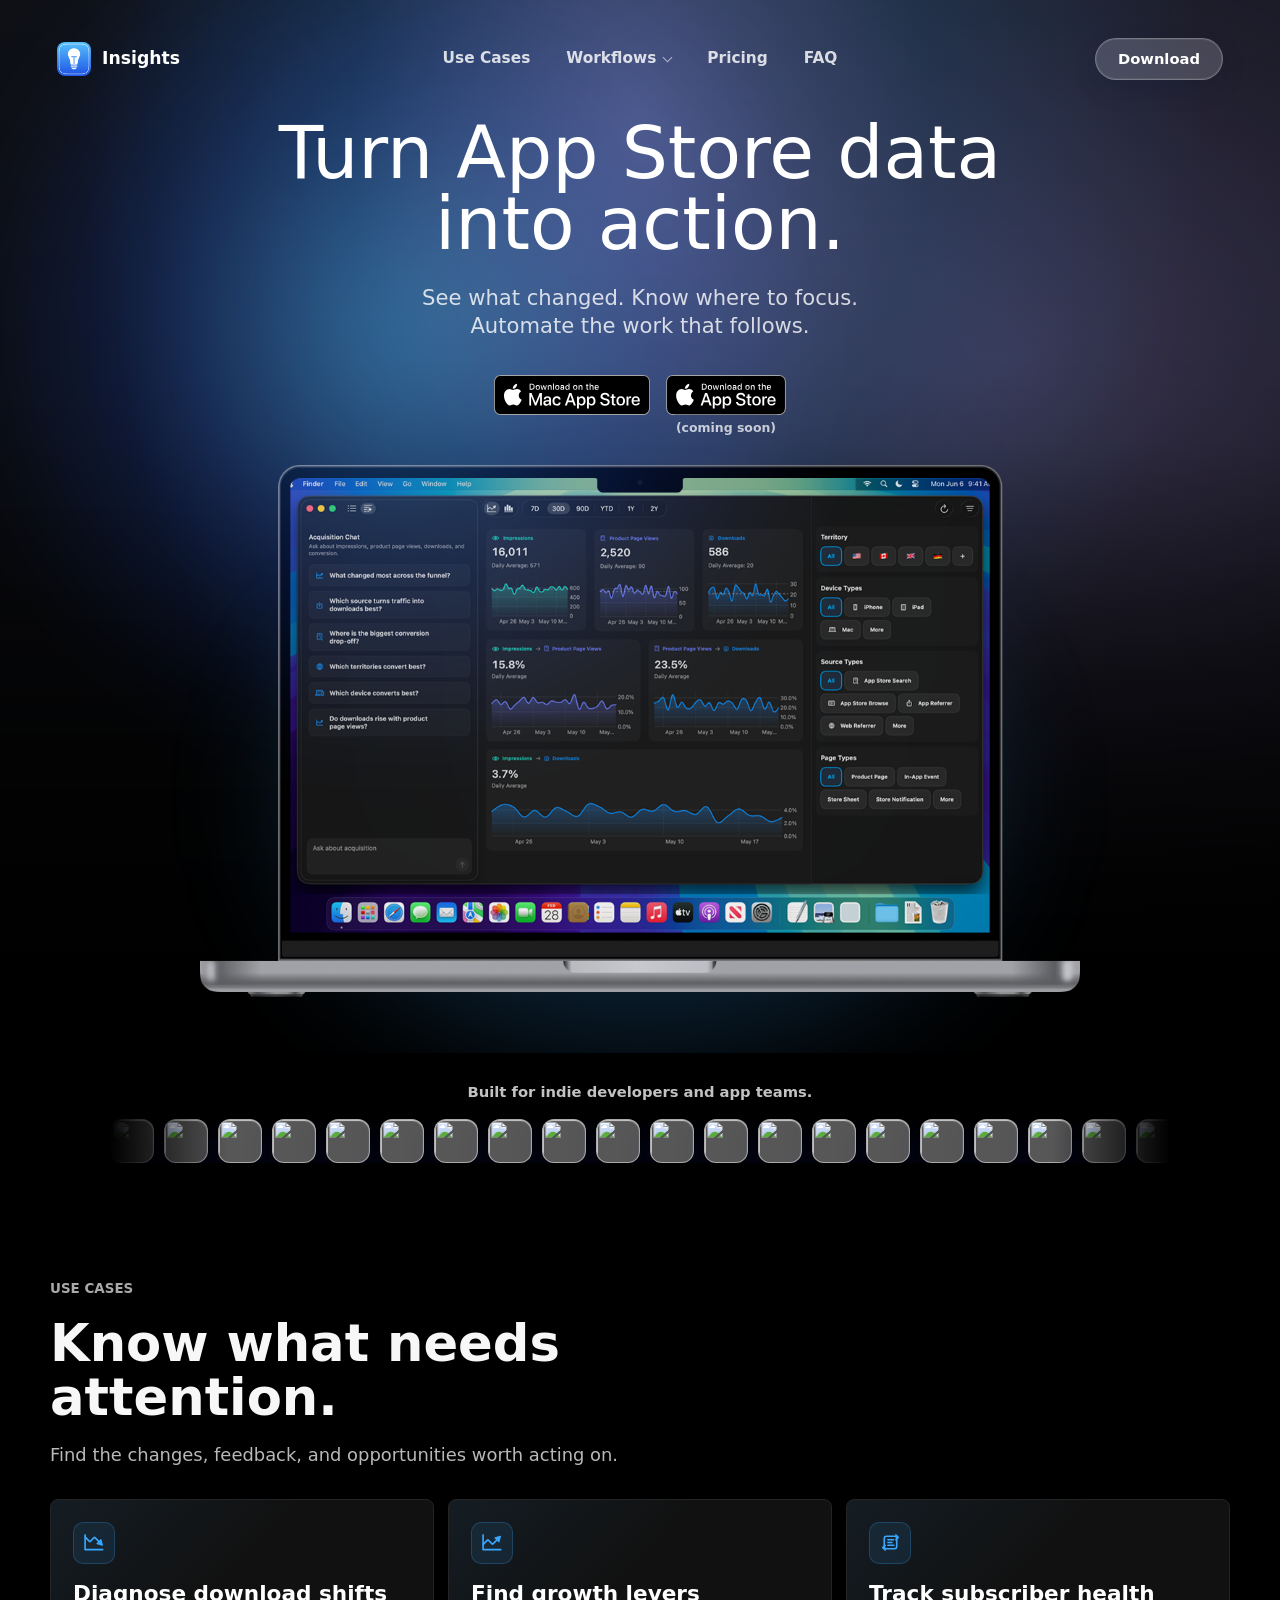
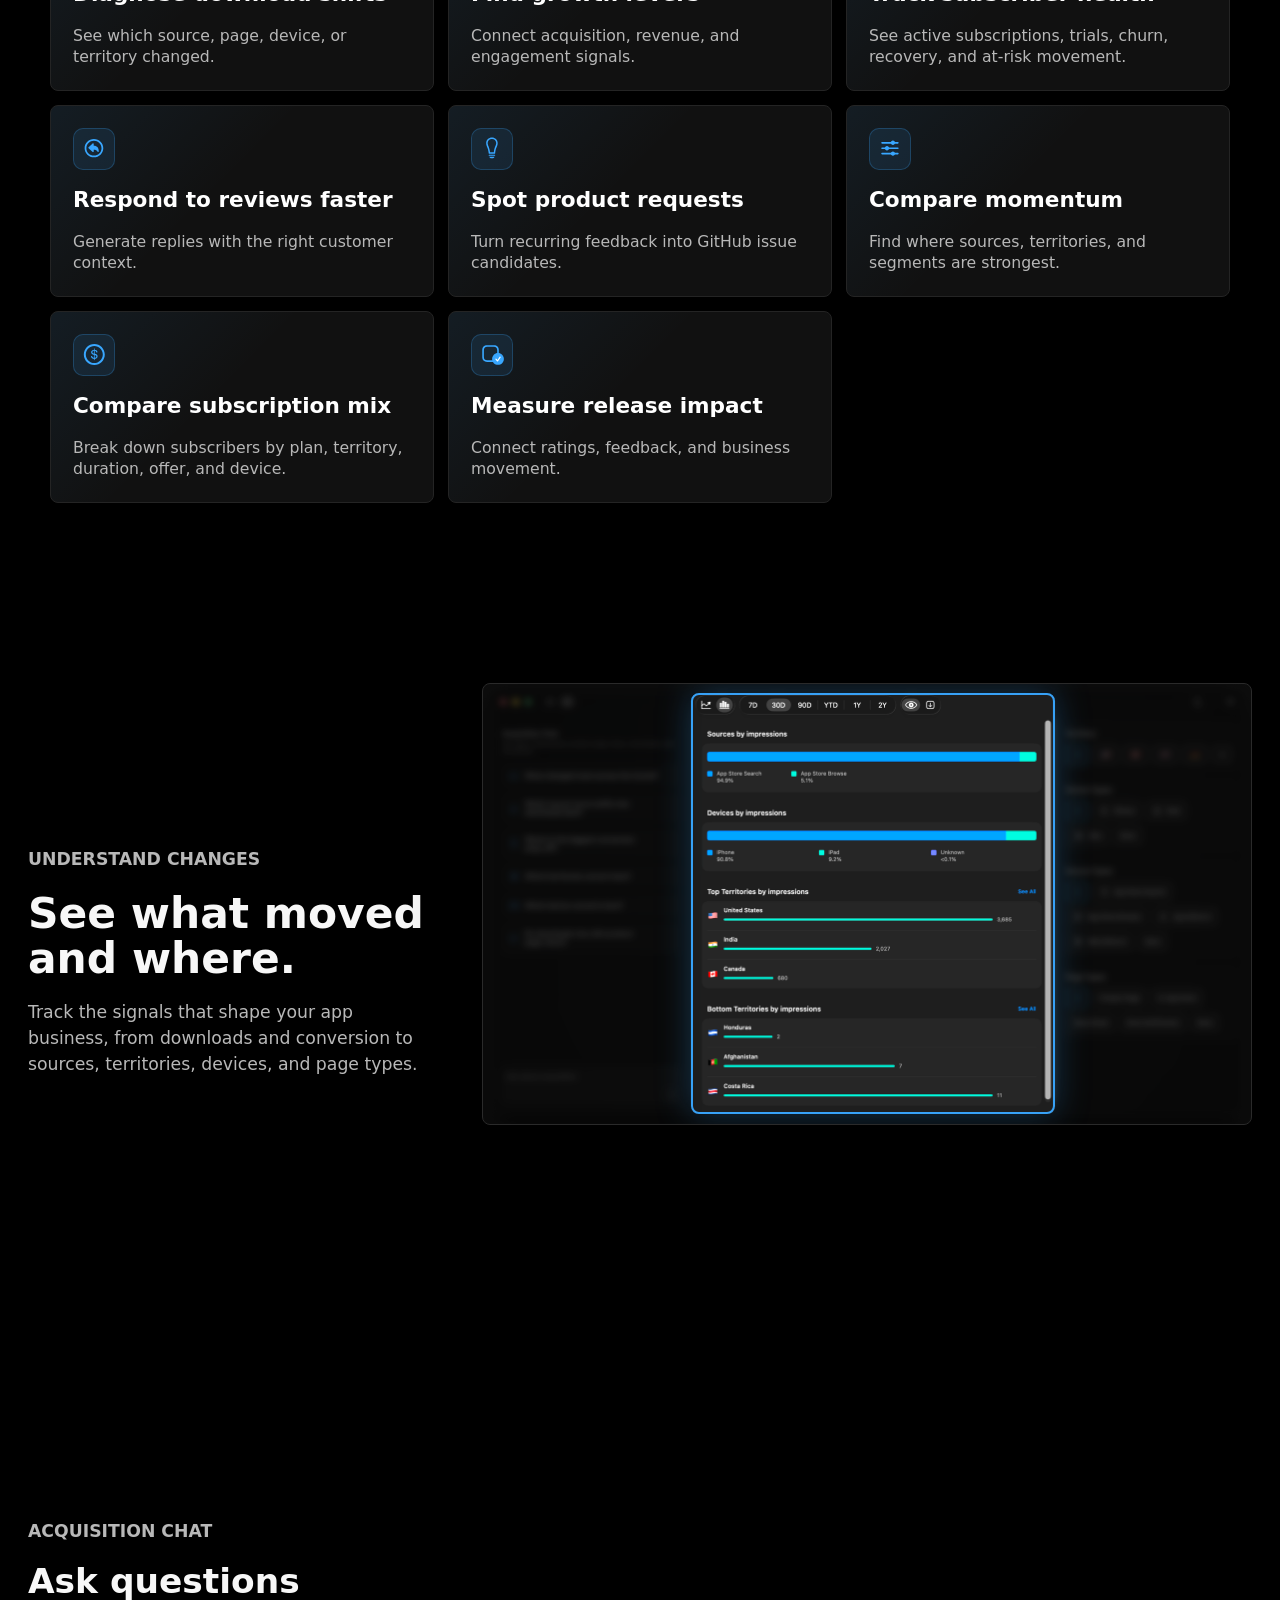
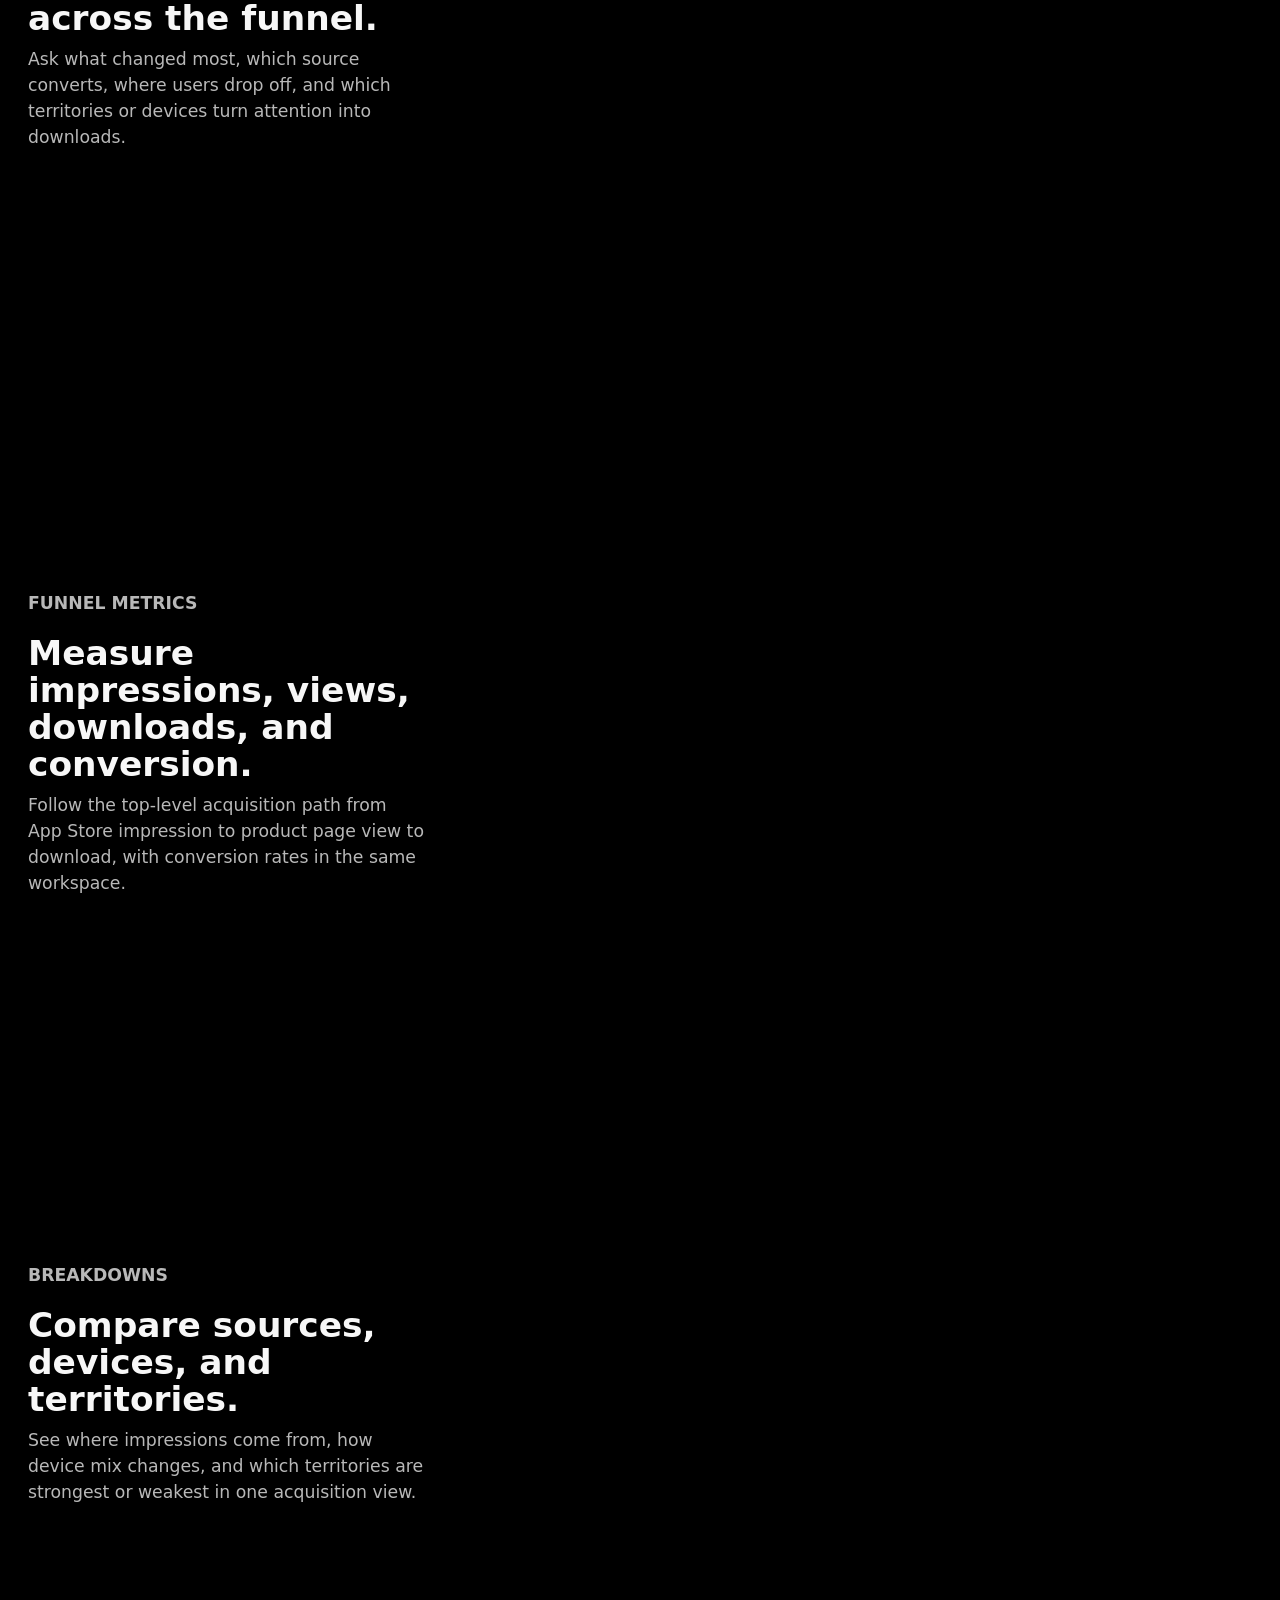
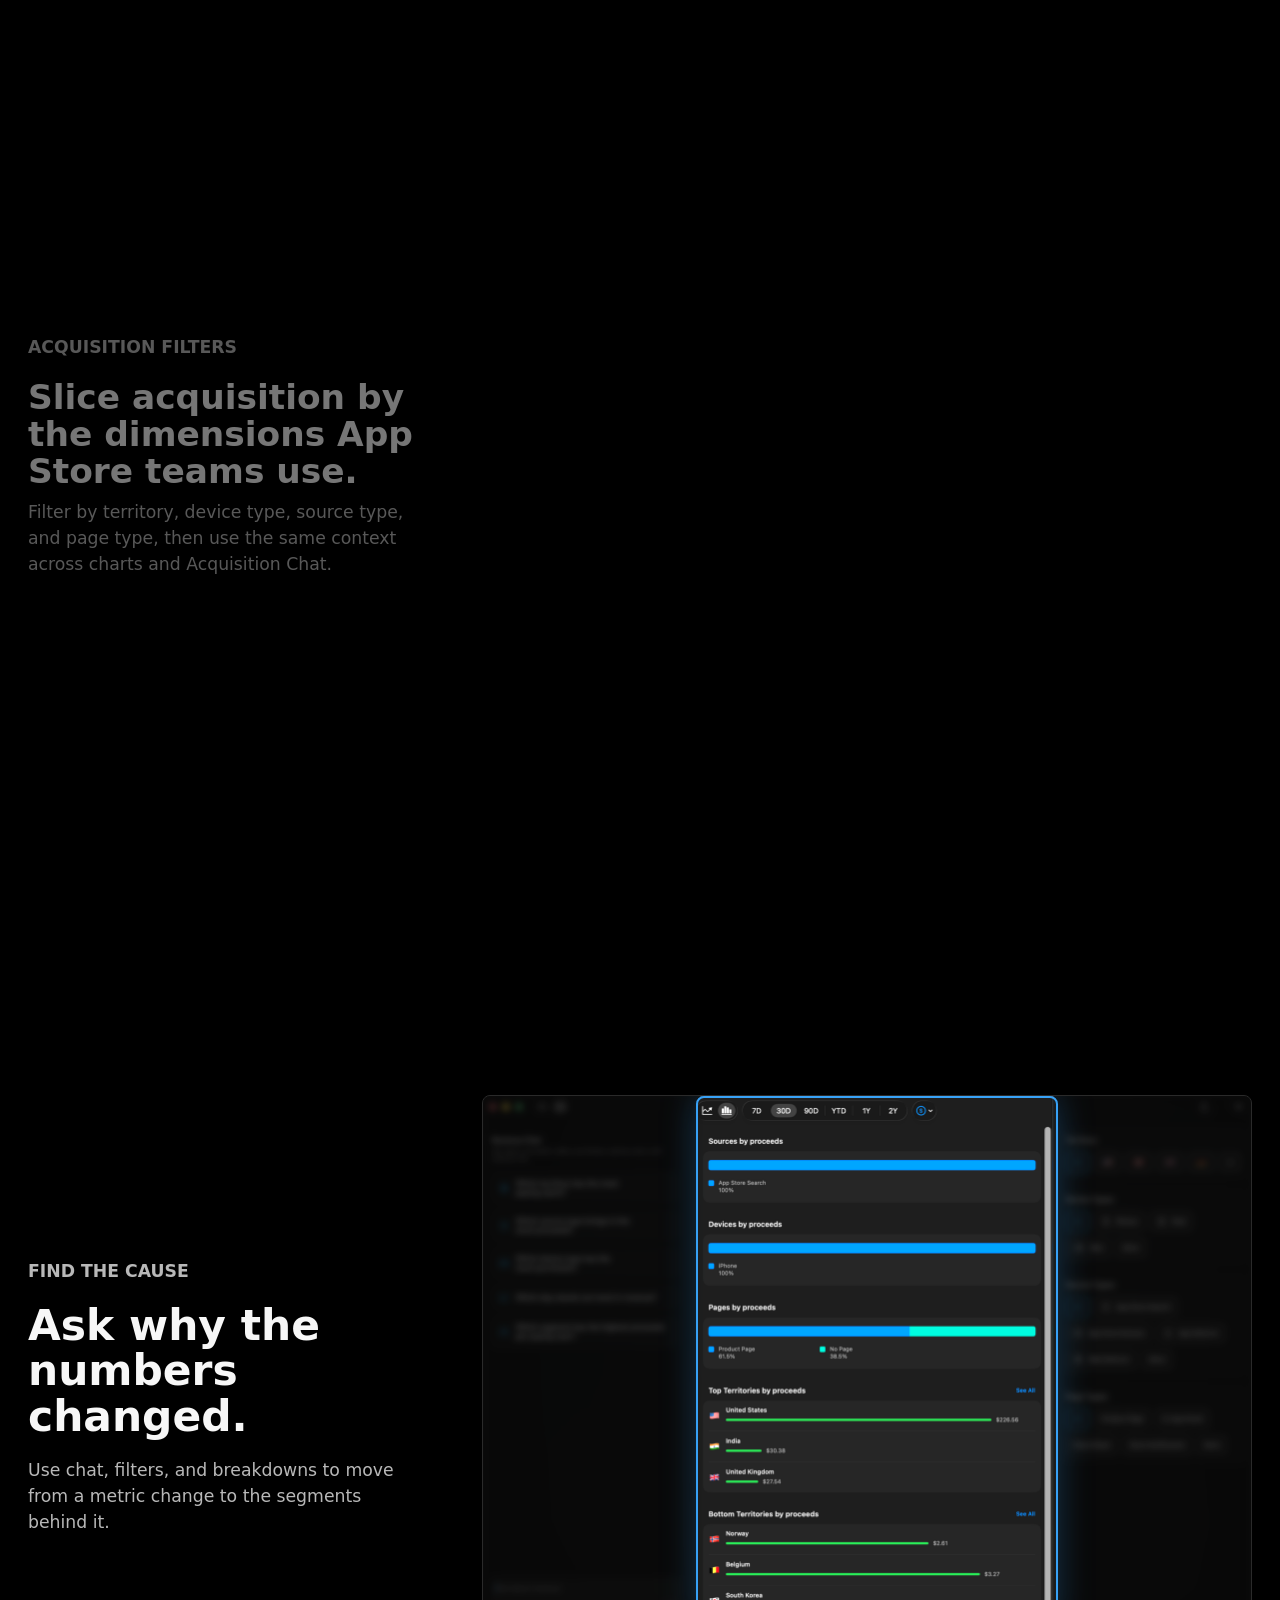
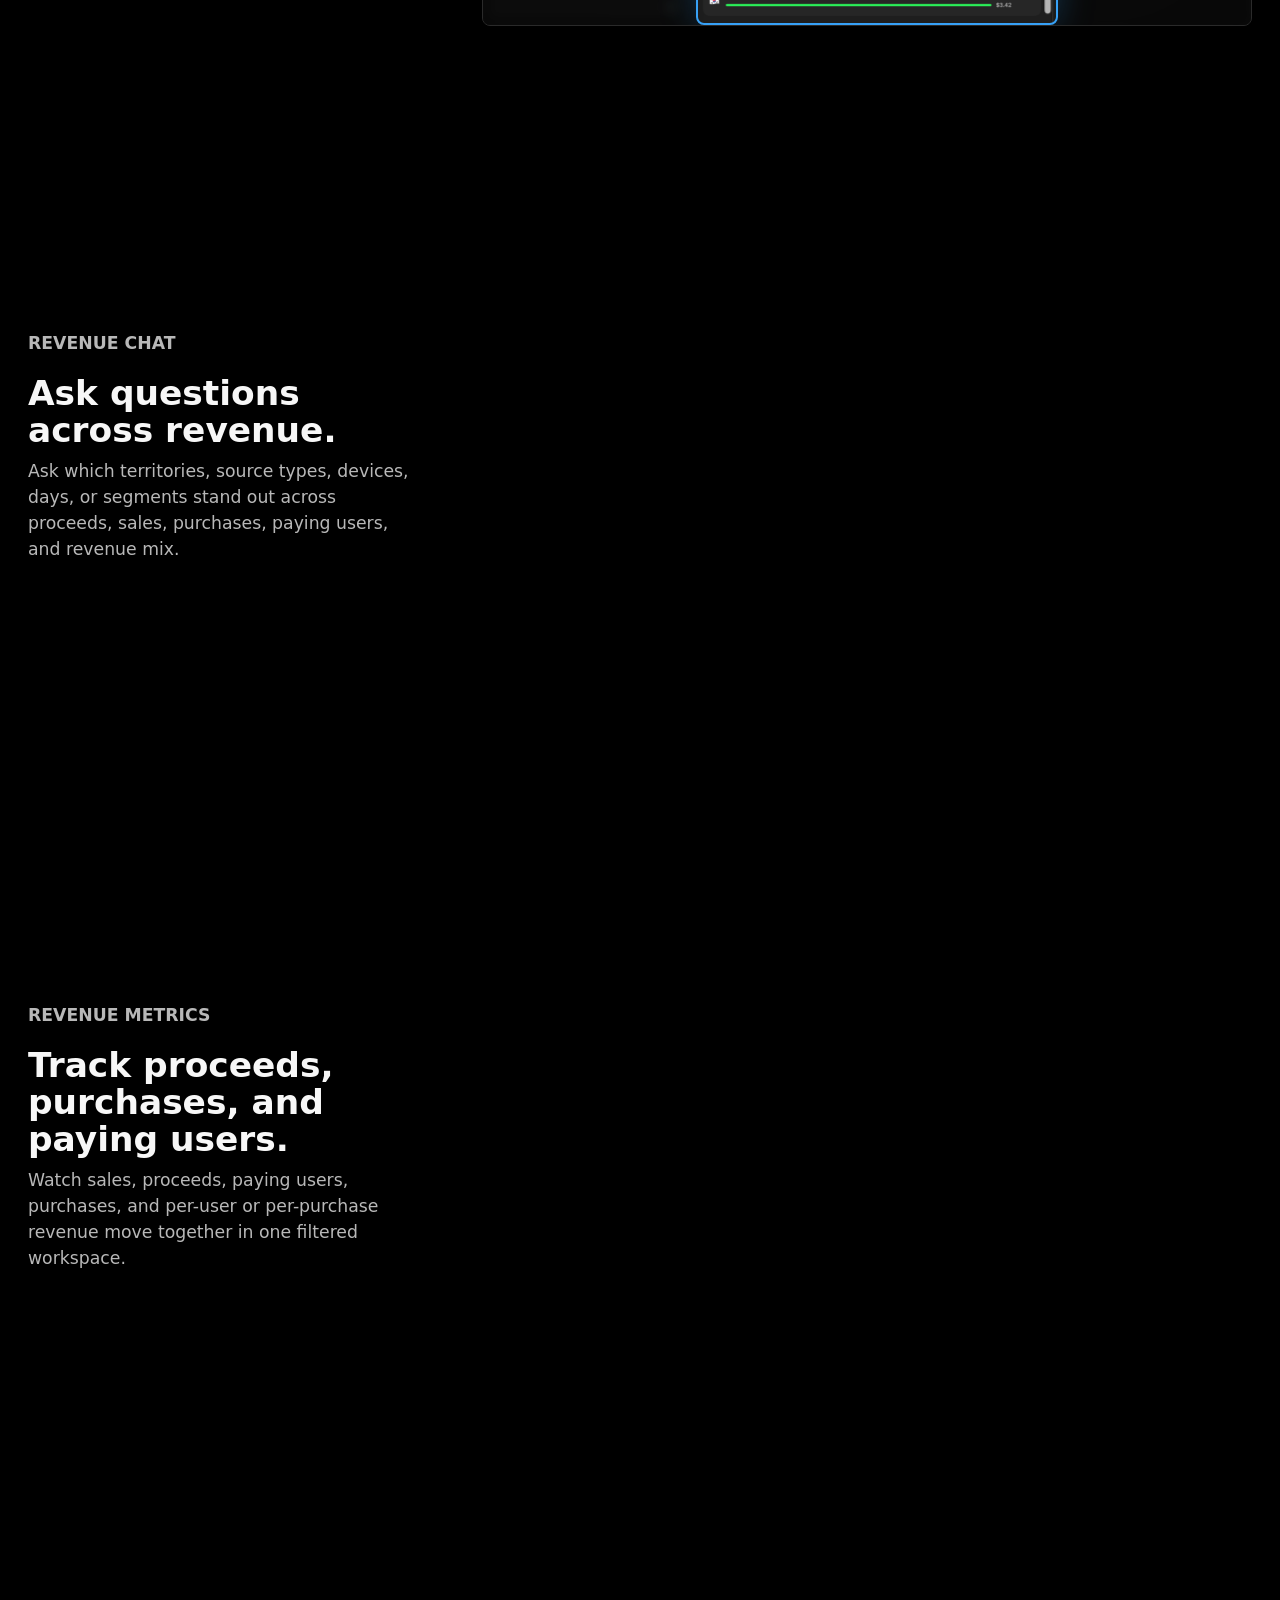
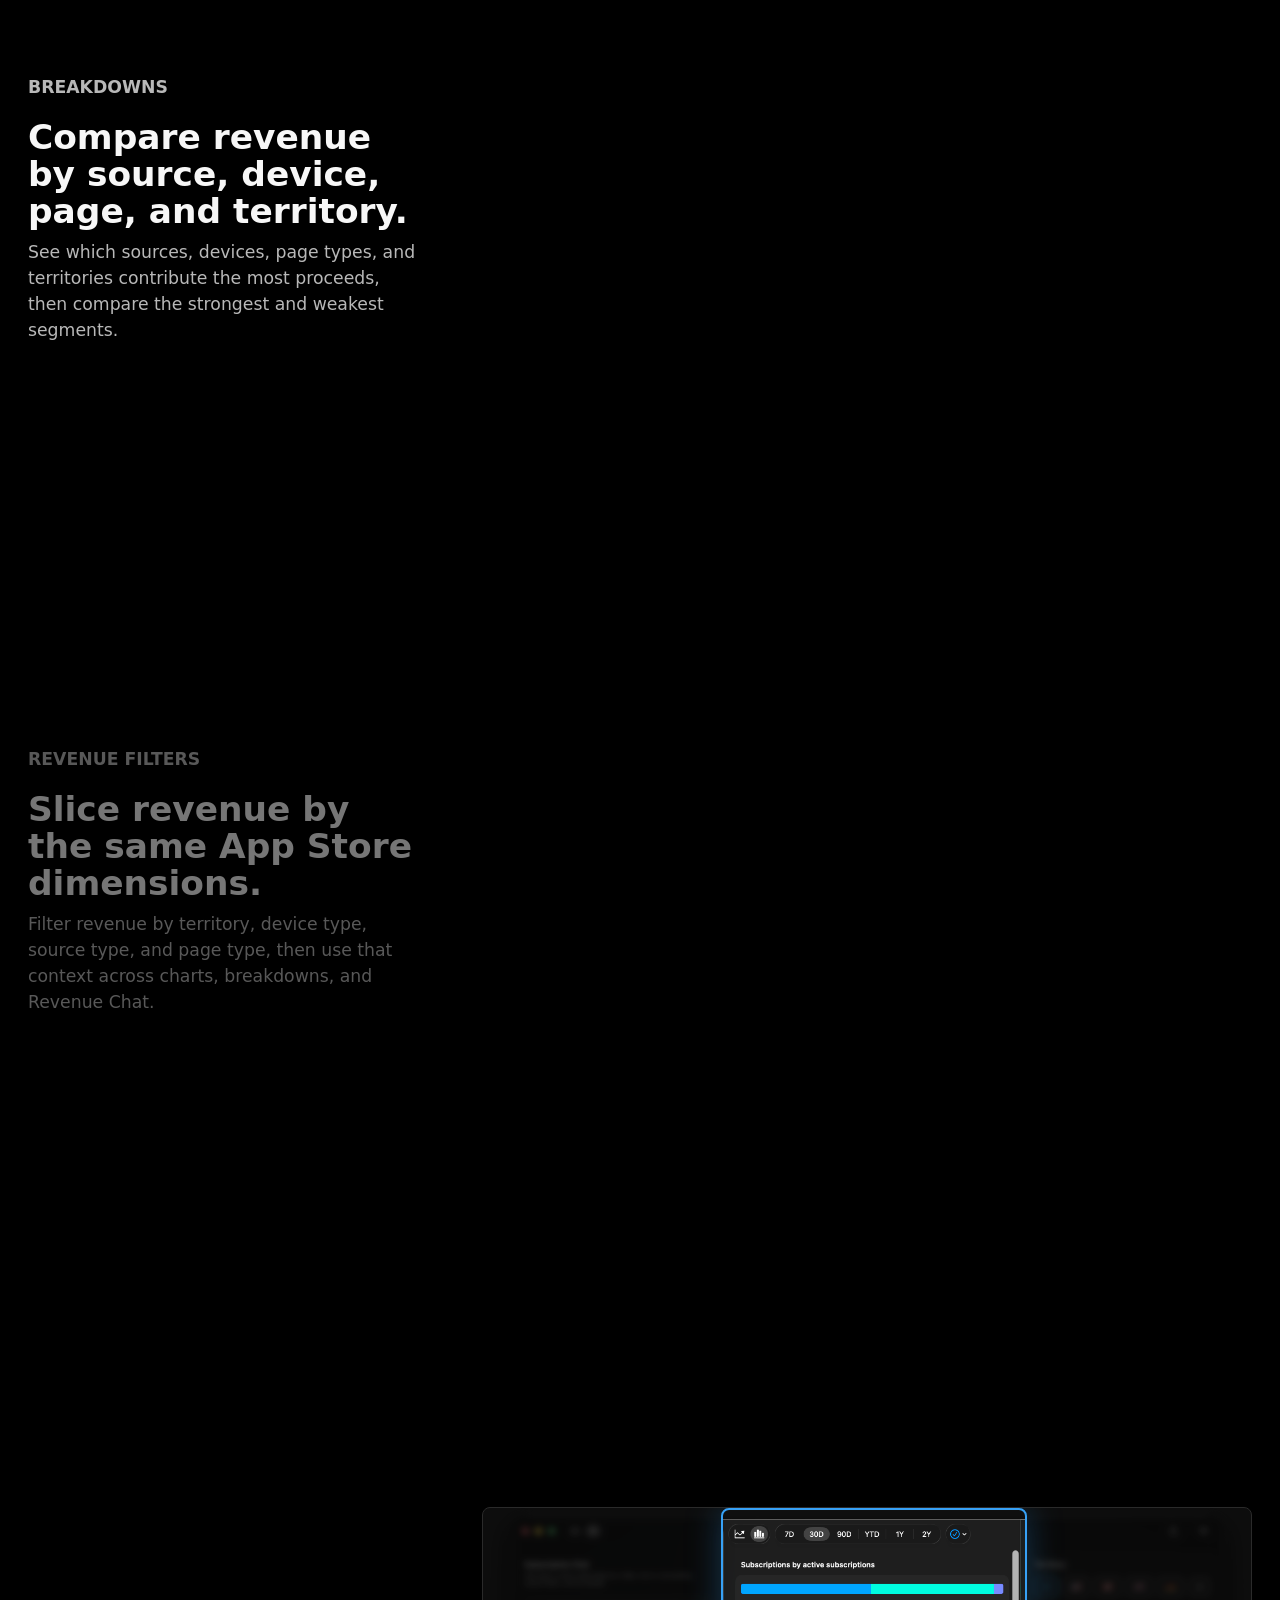
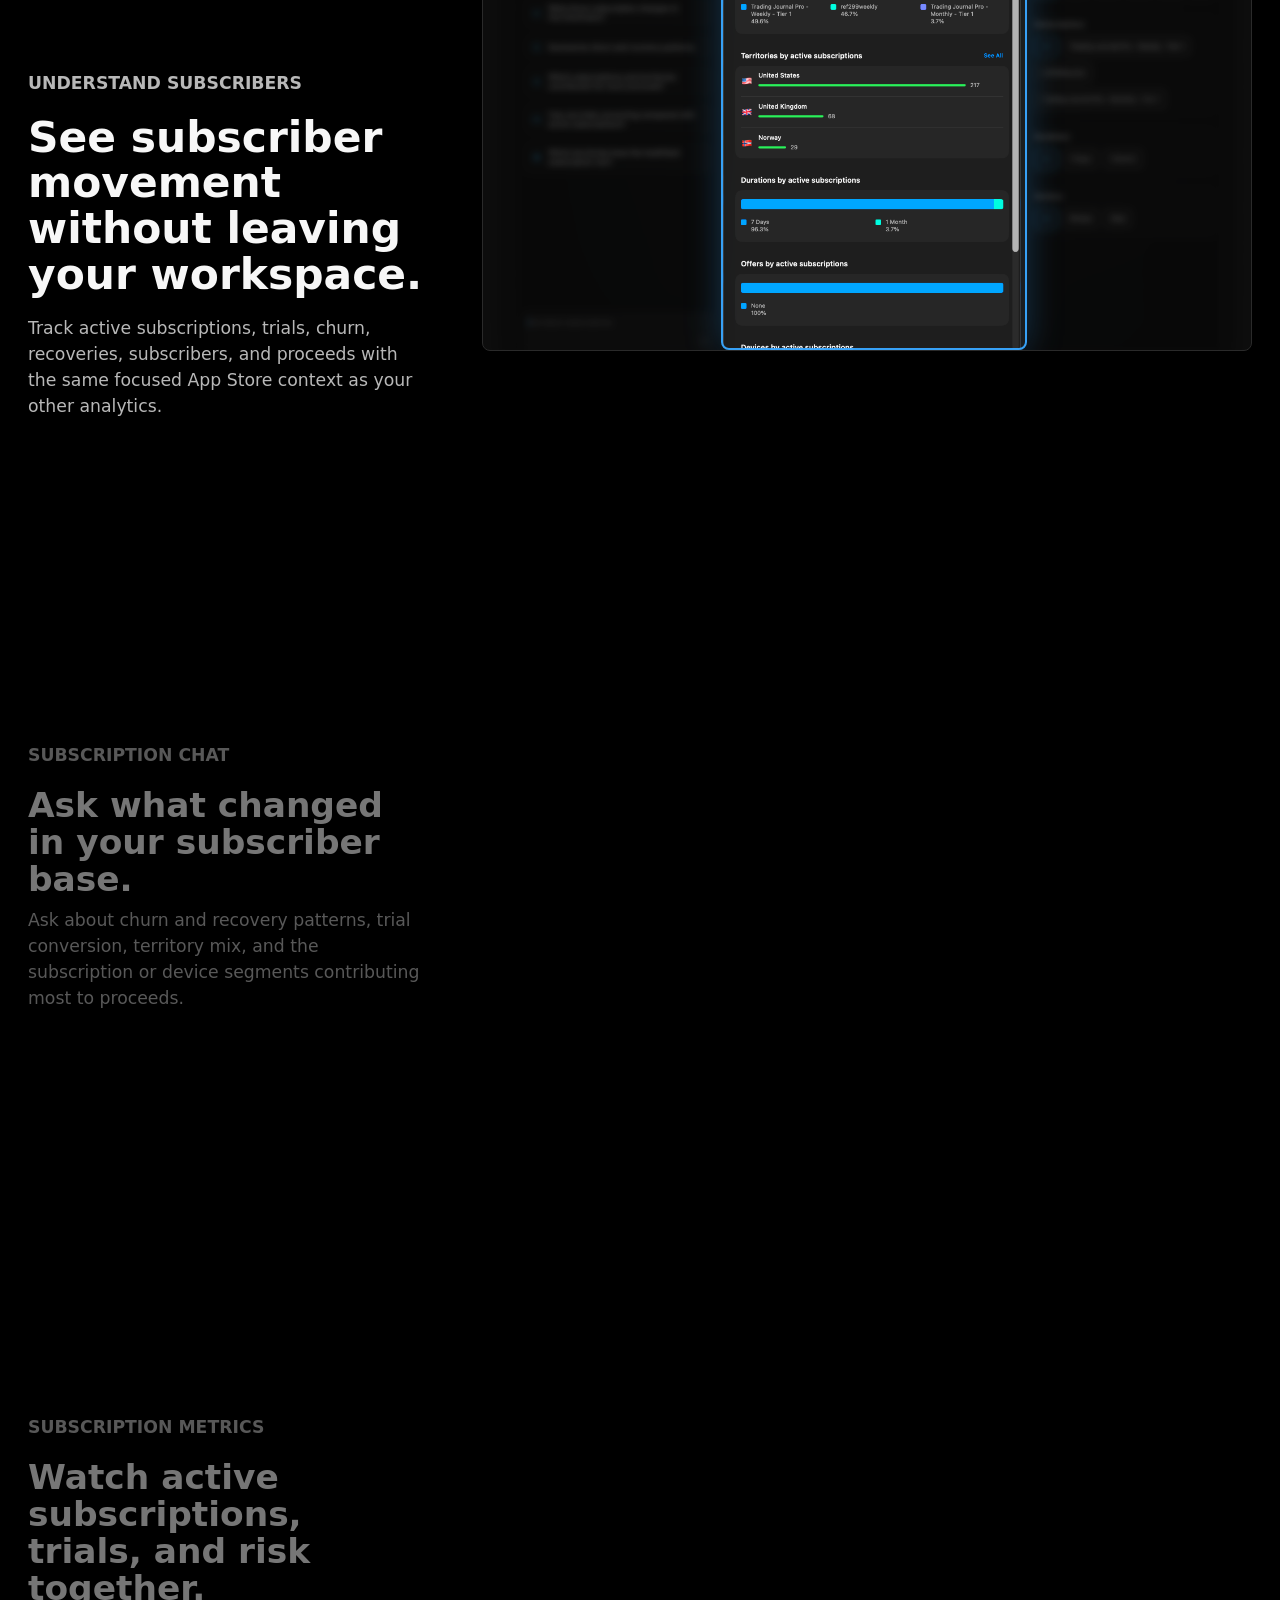
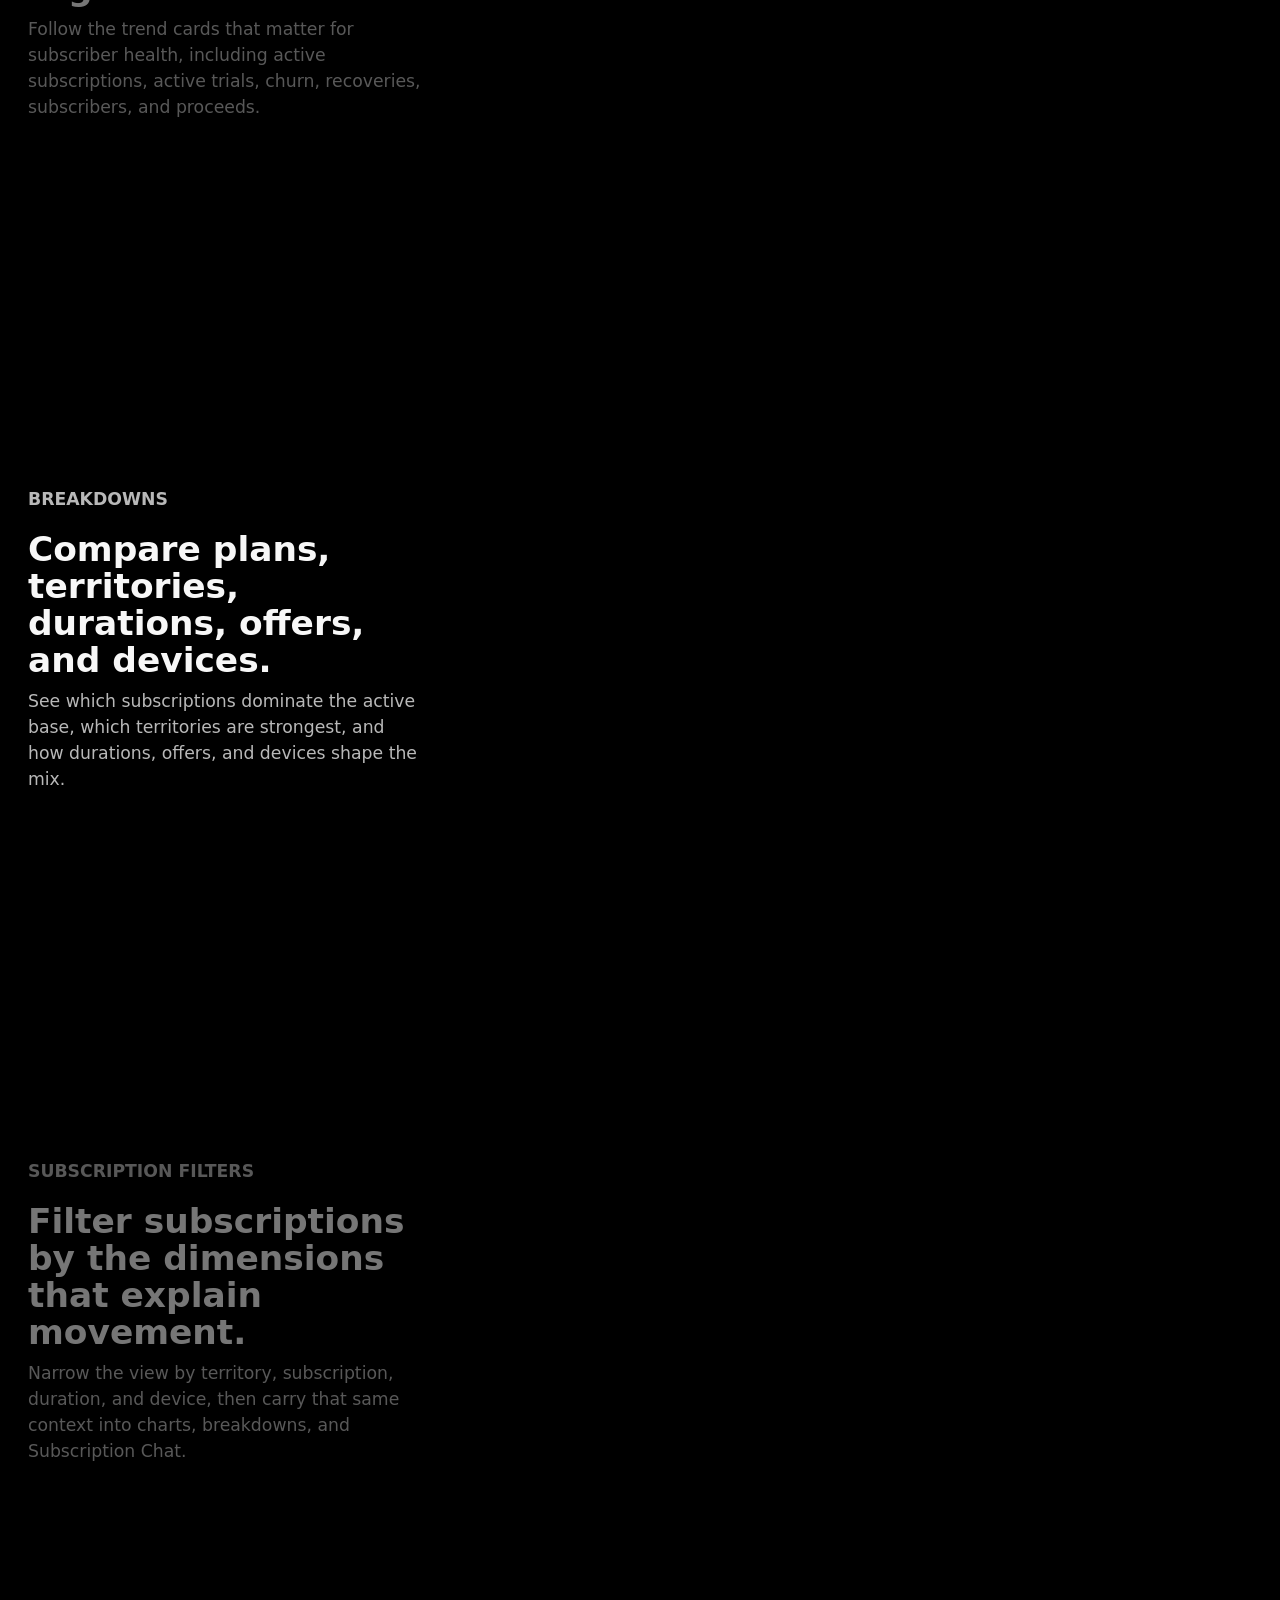
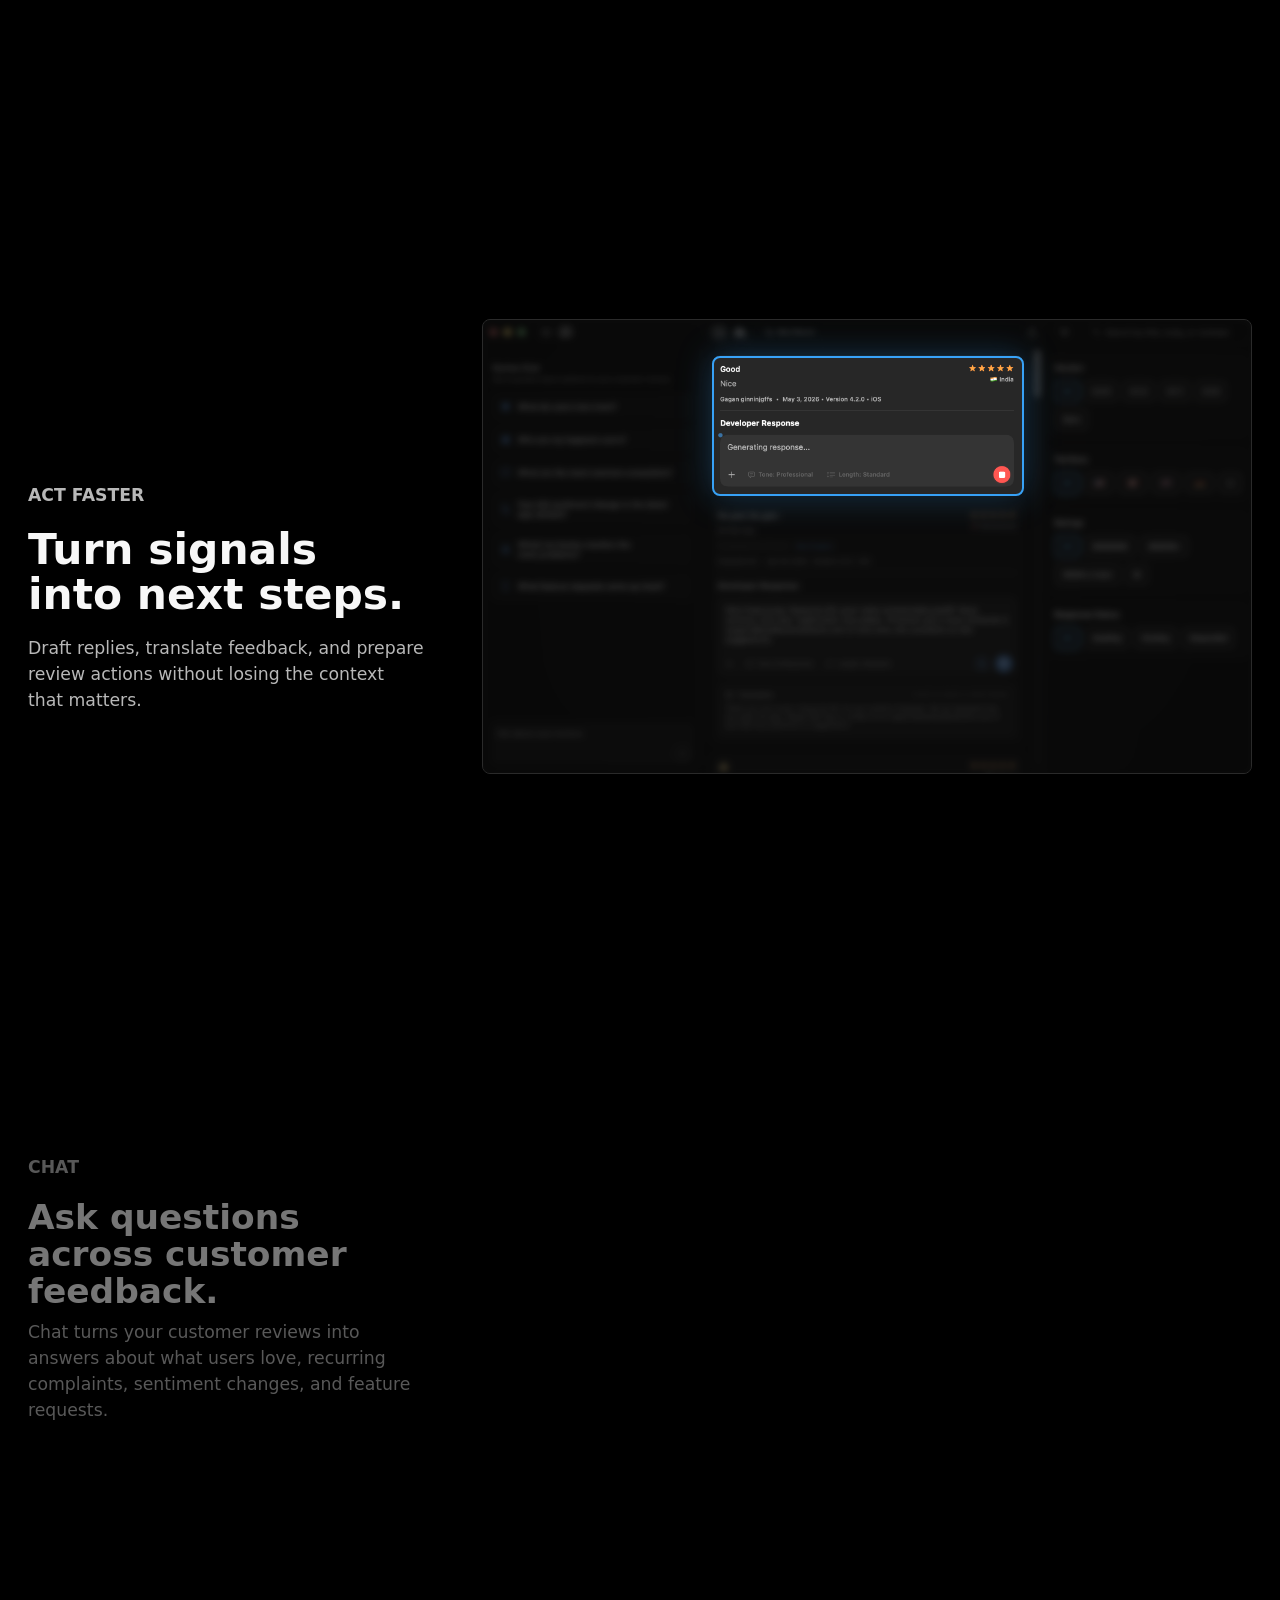
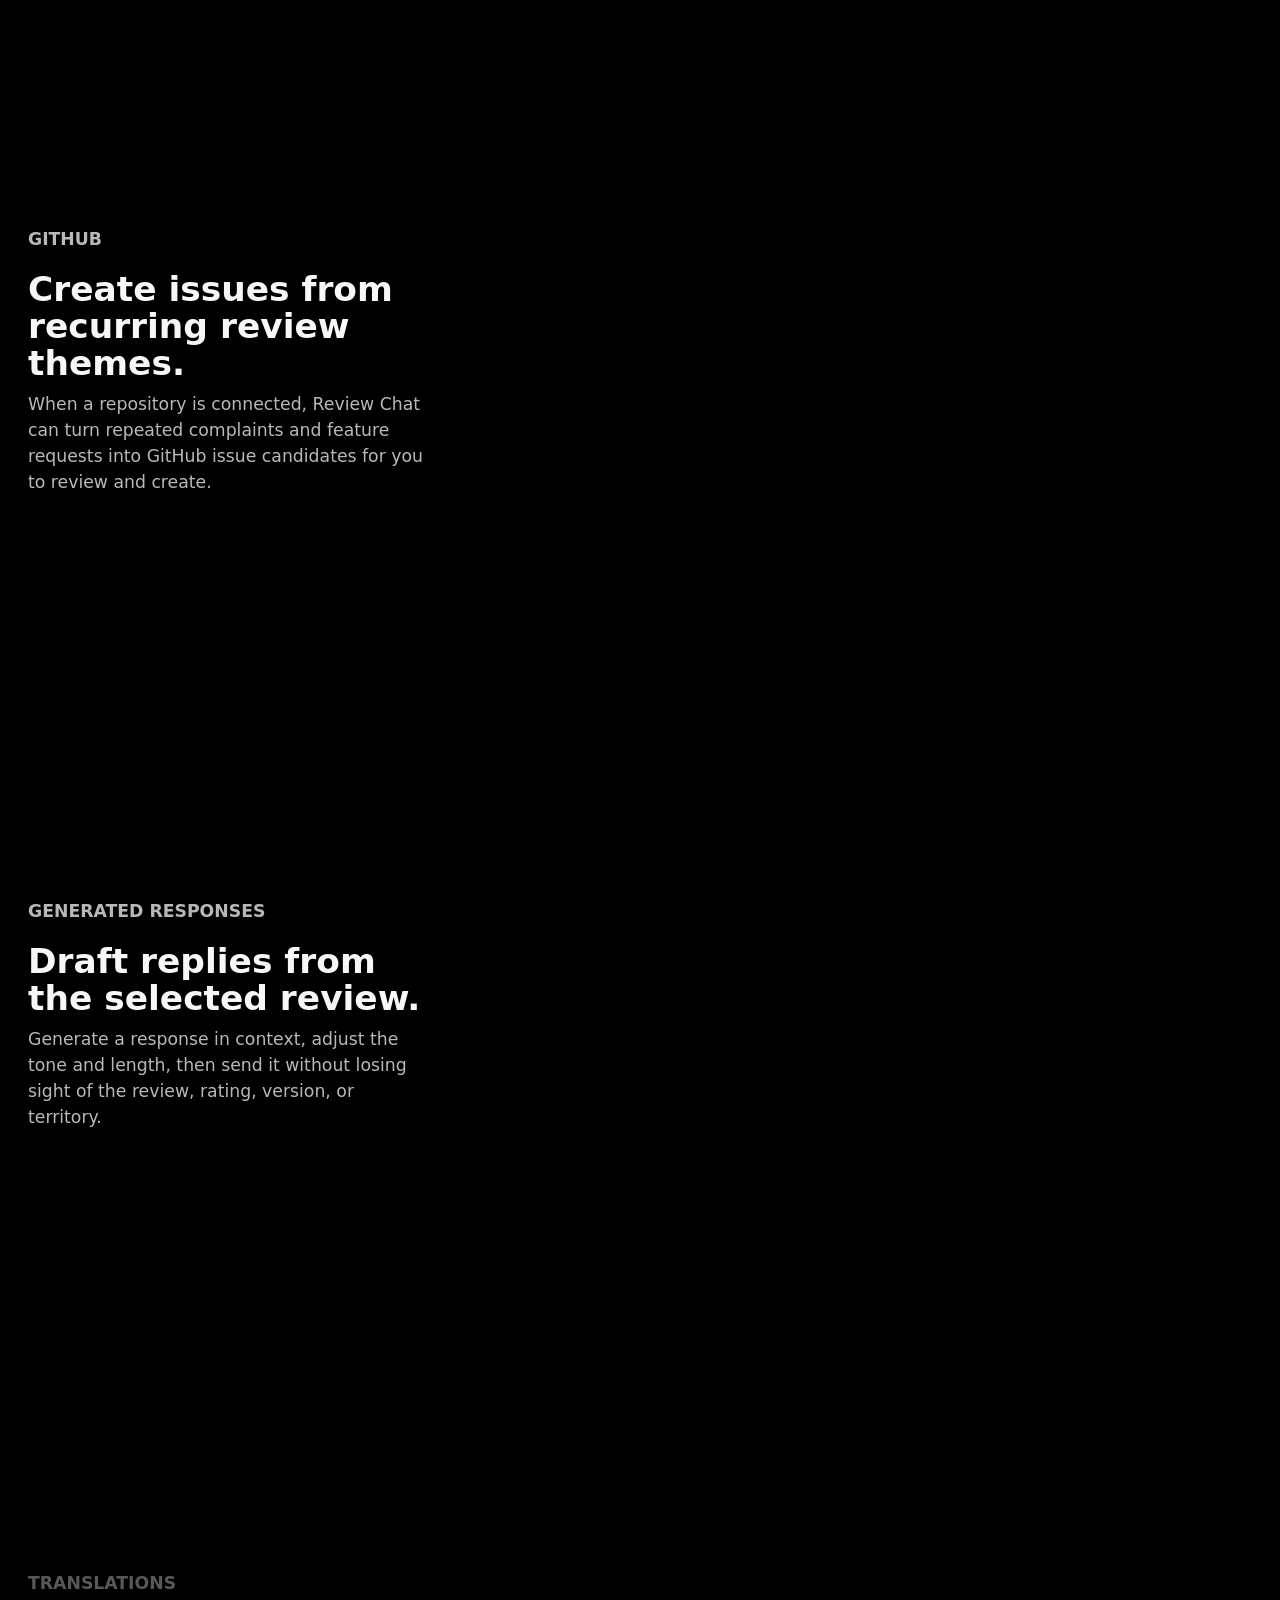
==== index.html @ 9b17836f "Add subscriptions and GitHub issue flows to landing page" ====
<!doctype html>
<html lang="en">
  <head>
    <meta charset="utf-8">
    <meta name="viewport" content="width=device-width, initial-scale=1">
    <title>Insights for Apps - Reviews, revenue, acquisition, and subscriptions for Mac</title>
    <meta
      name="description"
      content="Insights for Apps is a native Mac app for App Store review, revenue, acquisition, and subscription workflows with AI chat, metrics, filters, and response tools."
    >
    <meta name="theme-color" content="#000000">
    <meta property="og:title" content="Insights for Apps">
    <meta
      property="og:description"
      content="A native Mac workspace for understanding App Store reviews, responding faster, and tracking revenue, purchases, acquisition, and subscriptions."
    >
    <meta property="og:type" content="website">
    <meta property="og:image" content="assets/hero-macbook-pro-14.png">
    <link rel="icon" href="assets/app-icon.png">
    <link rel="apple-touch-icon" href="assets/app-icon.png">
    <link rel="stylesheet" href="styles.css">
    <script type="application/ld+json">
      {
        "@context": "https://schema.org",
        "@type": "SoftwareApplication",
        "name": "Insights for Apps",
        "applicationCategory": "BusinessApplication",
        "operatingSystem": "macOS",
        "url": "https://apps.apple.com/app/id6745999897",
        "image": "assets/hero-macbook-pro-14.png",
        "description": "A native Mac app for App Store Connect review, revenue, acquisition, and subscription workflows with AI chat, assisted response drafting, translation, metrics, and filters."
      }
    </script>
  </head>
  <body>
    <header class="site-header" aria-label="Primary">
      <a class="brand" href="#top" aria-label="Insights for Apps home">
        <img src="assets/app-icon.png" width="34" height="34" alt="">
        <span>Insights</span>
      </a>
      <nav class="feature-nav" aria-label="Primary navigation">
        <a class="nav-link" href="#product">Use Cases</a>
        <details class="workflow-menu">
          <summary class="nav-link">Workflows</summary>
          <div class="workflow-menu-panel" aria-label="Workflow navigation">
            <a class="workflow-menu-link" href="#workflows">
              <span class="workflow-symbol" aria-hidden="true">
                <img src="assets/symbol-person-badge-plus.svg" width="34" height="34" alt="">
              </span>
              <span class="workflow-menu-copy">
                <strong>Acquisitions</strong>
                <small>Find your next growth lever.</small>
              </span>
            </a>
            <a class="workflow-menu-link" href="#revenue">
              <span class="workflow-symbol" aria-hidden="true">
                <img src="assets/symbol-dollar-circle.svg" width="34" height="34" alt="">
              </span>
              <span class="workflow-menu-copy">
                <strong>Revenue</strong>
                <small>Know what is driving revenue.</small>
              </span>
            </a>
            <a class="workflow-menu-link" href="#subscriptions">
              <span class="workflow-symbol" aria-hidden="true">
                <img src="assets/symbol-subscriptions.svg" width="34" height="34" alt="">
              </span>
              <span class="workflow-menu-copy">
                <strong>Subscriptions</strong>
                <small>Understand subscriber movement.</small>
              </span>
            </a>
            <a class="workflow-menu-link" href="#features">
              <span class="workflow-symbol" aria-hidden="true">
                <img src="assets/star-bubble.svg" width="34" height="29" alt="">
              </span>
              <span class="workflow-menu-copy">
                <strong>Reviews</strong>
                <small>Respond faster to customers.</small>
              </span>
            </a>
          </div>
        </details>
        <a class="nav-link" href="#pricing">Pricing</a>
        <a class="nav-link" href="#faq">FAQ</a>
      </nav>
      <details class="download-menu">
        <summary class="header-cta">Download</summary>
        <div class="download-menu-panel" aria-label="Download options">
          <a class="download-menu-link" href="https://apps.apple.com/app/id6745999897">
            <span class="download-symbol" aria-hidden="true">
              <img src="assets/symbol-desktopcomputer-and-macbook.png" width="37" height="24" alt="">
            </span>
            <span class="download-menu-copy">
              <strong>macOS</strong>
              <small>Download on the Mac App Store.</small>
            </span>
          </a>
          <span class="download-menu-link is-disabled" aria-disabled="true">
            <span class="download-symbol" aria-hidden="true">
              <img src="assets/symbol-ipad-landscape-and-iphone.png" width="30" height="21" alt="">
            </span>
            <span class="download-menu-copy">
              <strong>iOS</strong>
              <small>Coming soon.</small>
            </span>
          </span>
        </div>
      </details>
    </header>

    <main id="top">
      <section class="hero" aria-labelledby="hero-title">
        <div class="hero-copy">
          <h1 id="hero-title">
            <span class="hero-title-line">Turn App Store data</span>
            <span class="hero-title-line">into action.</span>
          </h1>
          <p class="hero-lede">
            <span class="hero-lede-line">See what changed. Know where to focus.</span>
            <span class="hero-lede-line">Automate the work that follows.</span>
          </p>
          <div class="hero-actions hero-store-actions" aria-label="Primary actions">
            <a class="store-badge-link" href="https://apps.apple.com/app/id6745999897" aria-label="Download on the Mac App Store">
              <img
                class="store-badge store-badge-mac"
                src="assets/download-on-mac-app-store.svg"
                width="156"
                height="40"
                alt="Download on the Mac App Store"
              >
            </a>
            <span class="store-badge-coming-soon">
              <img
                class="store-badge store-badge-ios"
                src="assets/download-on-app-store.svg"
                width="120"
                height="40"
                alt="Download on the App Store"
              >
              <span>(coming soon)</span>
            </span>
          </div>
        </div>
        <figure class="hero-product" aria-label="Insights product preview">
          <img
            src="assets/hero-macbook-pro-14.png"
            width="1216"
            height="735"
            alt="Insights acquisition workspace shown on a MacBook Pro."
          >
        </figure>
      </section>

      <section
        class="social-proof"
        data-social-proof
        data-endpoint="https://insightsserver-s89wk.ondigitalocean.app/v1/social-proof"
        aria-label="Customer social proof"
        hidden
      >
        <p class="social-proof-copy" data-social-proof-copy></p>
        <div class="social-proof-marquee" data-social-proof-rows aria-hidden="true"></div>
      </section>

      <section id="product" class="question-section" aria-labelledby="product-title">
        <div class="question-heading">
          <p class="section-kicker">Use Cases</p>
          <h2 id="product-title">Know what needs attention.</h2>
          <p>Find the changes, feedback, and opportunities worth acting on.</p>
        </div>
        <div class="question-grid">
          <a class="question-card" href="#feature-acquisition-funnel">
            <span class="use-case-symbol" aria-hidden="true">
              <img src="assets/symbol-chart-line-downtrend-xyaxis.svg" width="28" height="28" alt="">
            </span>
            <strong>Diagnose download shifts</strong>
            <small>See which source, page, device, or territory changed.</small>
          </a>
          <a class="question-card" href="#feature-revenue-metrics">
            <span class="use-case-symbol" aria-hidden="true">
              <img src="assets/symbol-chart-line-uptrend-xyaxis.svg" width="28" height="28" alt="">
            </span>
            <strong>Find growth levers</strong>
            <small>Connect acquisition, revenue, and engagement signals.</small>
          </a>
          <a class="question-card" href="#feature-subscriptions-metrics">
            <span class="use-case-symbol" aria-hidden="true">
              <img src="assets/symbol-subscriptions.svg" width="28" height="28" alt="">
            </span>
            <strong>Track subscriber health</strong>
            <small>See active subscriptions, trials, churn, recovery, and at-risk movement.</small>
          </a>
          <a class="question-card" href="#feature-responses">
            <span class="use-case-symbol" aria-hidden="true">
              <img src="assets/symbol-arrowshape-turn-up-left-circle.svg" width="28" height="28" alt="">
            </span>
            <strong>Respond to reviews faster</strong>
            <small>Generate replies with the right customer context.</small>
          </a>
          <a class="question-card" href="#feature-chat">
            <span class="use-case-symbol" aria-hidden="true">
              <img src="assets/symbol-lightbulb.svg" width="28" height="28" alt="">
            </span>
            <strong>Spot product requests</strong>
            <small>Turn recurring feedback into GitHub issue candidates.</small>
          </a>
          <a class="question-card" href="#feature-acquisition-breakdowns">
            <span class="use-case-symbol" aria-hidden="true">
              <img src="assets/symbol-slider-horizontal-3.svg" width="28" height="28" alt="">
            </span>
            <strong>Compare momentum</strong>
            <small>Find where sources, territories, and segments are strongest.</small>
          </a>
          <a class="question-card" href="#feature-subscriptions-breakdowns">
            <span class="use-case-symbol" aria-hidden="true">
              <img src="assets/symbol-dollar-circle.svg" width="28" height="28" alt="">
            </span>
            <strong>Compare subscription mix</strong>
            <small>Break down subscribers by plan, territory, duration, offer, and device.</small>
          </a>
          <a class="question-card" href="#feature-metrics">
            <span class="use-case-symbol" aria-hidden="true">
              <img src="assets/symbol-app-badge-checkmark.svg" width="28" height="28" alt="">
            </span>
            <strong>Measure release impact</strong>
            <small>Connect ratings, feedback, and business movement.</small>
          </a>
        </div>
      </section>

      <section id="workflows" class="feature-stack feature-stack-acquisition" aria-label="Workflow highlights">
        <div
          class="feature-tour"
          data-active-feature="acquisition-overview"
          data-default-image="assets/feature-acquisition-funnel.png"
          style="--media-aspect-ratio: 1536 / 883; --media-aspect-value: 1.7395243488;"
        >
          <div class="feature-steps" aria-label="Acquisition feature descriptions">
            <article
              class="feature-step feature-overview is-active"
              data-feature="acquisition-overview"
              data-spot-x="0%"
              data-spot-y="0%"
              data-spot-w="100%"
              data-spot-h="100%"
            >
              <p class="section-kicker">Understand changes</p>
              <h2>See what moved and where.</h2>
              <p>
                Track the signals that shape your app business, from downloads and conversion to
                sources, territories, devices, and page types.
              </p>
              <figure class="feature-inline-media is-overview">
                <img
                  src="assets/feature-acquisition-funnel.png"
                  width="1536"
                  height="883"
                  alt="Insights acquisition workspace with funnel metrics and filters."
                >
              </figure>
            </article>

            <article
              id="feature-acquisition-chat"
              class="feature-step"
              data-feature="acquisition-chat"
              data-spot-x="0.8%"
              data-spot-y="1.2%"
              data-spot-w="27%"
              data-spot-h="97.5%"
            >
              <p class="section-kicker">Acquisition Chat</p>
              <h3>Ask questions across the funnel.</h3>
              <p>
                Ask what changed most, which source converts, where users drop off, and which
                territories or devices turn attention into downloads.
              </p>
              <figure
                class="feature-inline-media"
                style="--inline-spot-x: 0.8%; --inline-spot-y: 1.2%; --inline-spot-w: 27%; --inline-spot-h: 97.5%;"
              >
                <img class="inline-base" src="assets/feature-acquisition-funnel.png" width="1536" height="883" alt="">
                <img
                  class="inline-clear"
                  src="assets/feature-acquisition-funnel.png"
                  width="1536"
                  height="883"
                  alt="Insights Acquisition Chat sidebar highlighted."
                >
                <span class="inline-ring" aria-hidden="true"></span>
              </figure>
            </article>

            <article
              id="feature-acquisition-funnel"
              class="feature-step"
              data-feature="acquisition-funnel"
              data-spot-x="26.6%"
              data-spot-y="6%"
              data-spot-w="48.3%"
              data-spot-h="85.5%"
            >
              <p class="section-kicker">Funnel metrics</p>
              <h3>Measure impressions, views, downloads, and conversion.</h3>
              <p>
                Follow the top-level acquisition path from App Store impression to product page
                view to download, with conversion rates in the same workspace.
              </p>
              <figure
                class="feature-inline-media"
                style="--inline-spot-x: 26.6%; --inline-spot-y: 6%; --inline-spot-w: 48.3%; --inline-spot-h: 85.5%;"
              >
                <img class="inline-base" src="assets/feature-acquisition-funnel.png" width="1536" height="883" alt="">
                <img
                  class="inline-clear"
                  src="assets/feature-acquisition-funnel.png"
                  width="1536"
                  height="883"
                  alt="Insights acquisition funnel metrics highlighted."
                >
                <span class="inline-ring" aria-hidden="true"></span>
              </figure>
            </article>

            <article
              id="feature-acquisition-breakdowns"
              class="feature-step"
              data-feature="acquisition-breakdowns"
              data-image="assets/feature-acquisition-breakdowns.png"
              data-spot-x="27%"
              data-spot-y="2.2%"
              data-spot-w="47.5%"
              data-spot-h="95.6%"
            >
              <p class="section-kicker">Breakdowns</p>
              <h3>Compare sources, devices, and territories.</h3>
              <p>
                See where impressions come from, how device mix changes, and which territories
                are strongest or weakest in one acquisition view.
              </p>
              <figure
                class="feature-inline-media"
                style="--inline-spot-x: 27%; --inline-spot-y: 2.2%; --inline-spot-w: 47.5%; --inline-spot-h: 95.6%;"
              >
                <img class="inline-base" src="assets/feature-acquisition-breakdowns.png" width="1536" height="883" alt="">
                <img
                  class="inline-clear"
                  src="assets/feature-acquisition-breakdowns.png"
                  width="1536"
                  height="883"
                  alt="Insights acquisition source, device, and territory breakdowns highlighted."
                >
                <span class="inline-ring" aria-hidden="true"></span>
              </figure>
            </article>

            <article
              id="feature-acquisition-filters"
              class="feature-step"
              data-feature="acquisition-filters"
              data-spot-x="73.4%"
              data-spot-y="1%"
              data-spot-w="25.6%"
              data-spot-h="97.5%"
            >
              <p class="section-kicker">Acquisition filters</p>
              <h3>Slice acquisition by the dimensions App Store teams use.</h3>
              <p>
                Filter by territory, device type, source type, and page type, then use the same
                context across charts and Acquisition Chat.
              </p>
              <figure
                class="feature-inline-media"
                style="--inline-spot-x: 73.4%; --inline-spot-y: 1%; --inline-spot-w: 25.6%; --inline-spot-h: 97.5%;"
              >
                <img class="inline-base" src="assets/feature-acquisition-funnel.png" width="1536" height="883" alt="">
                <img
                  class="inline-clear"
                  src="assets/feature-acquisition-funnel.png"
                  width="1536"
                  height="883"
                  alt="Insights acquisition filters highlighted."
                >
                <span class="inline-ring" aria-hidden="true"></span>
              </figure>
            </article>
          </div>

          <figure class="tour-media">
            <img
              class="tour-base"
              src="assets/feature-acquisition-funnel.png"
              width="1536"
              height="883"
              alt=""
            >
            <img
              class="tour-clear"
              src="assets/feature-acquisition-funnel.png"
              width="1536"
              height="883"
              alt="Insights acquisition workspace with an animated highlight."
            >
            <span class="tour-ring" aria-hidden="true"></span>
          </figure>
        </div>
      </section>

      <section id="revenue" class="feature-stack feature-stack-revenue" aria-label="Revenue feature highlights">
        <div
          class="feature-tour"
          data-active-feature="revenue-overview"
          data-default-image="assets/feature-revenue-overview.png"
          style="--media-aspect-ratio: 1536 / 1060; --media-aspect-value: 1.4490566038;"
        >
          <div class="feature-steps" aria-label="Revenue feature descriptions">
            <article
              class="feature-step feature-overview is-active"
              data-feature="revenue-overview"
              data-spot-x="0%"
              data-spot-y="0%"
              data-spot-w="100%"
              data-spot-h="100%"
            >
              <p class="section-kicker">Find the cause</p>
              <h2>Ask why the numbers changed.</h2>
              <p>
                Use chat, filters, and breakdowns to move from a metric change to the segments
                behind it.
              </p>
              <figure class="feature-inline-media is-overview">
                <img
                  src="assets/feature-revenue-overview.png"
                  width="1536"
                  height="1060"
                  alt="Insights revenue workspace with revenue metrics and filters."
                >
              </figure>
            </article>

            <article
              id="feature-revenue-chat"
              class="feature-step"
              data-feature="revenue-chat"
              data-spot-x="0.6%"
              data-spot-y="0.8%"
              data-spot-w="27%"
              data-spot-h="98.4%"
            >
              <p class="section-kicker">Revenue Chat</p>
              <h3>Ask questions across revenue.</h3>
              <p>
                Ask which territories, source types, devices, days, or segments stand out across
                proceeds, sales, purchases, paying users, and revenue mix.
              </p>
              <figure
                class="feature-inline-media"
                style="--inline-spot-x: 0.6%; --inline-spot-y: 0.8%; --inline-spot-w: 27%; --inline-spot-h: 98.4%;"
              >
                <img class="inline-base" src="assets/feature-revenue-overview.png" width="1536" height="1060" alt="">
                <img
                  class="inline-clear"
                  src="assets/feature-revenue-overview.png"
                  width="1536"
                  height="1060"
                  alt="Insights Revenue Chat sidebar highlighted."
                >
                <span class="inline-ring" aria-hidden="true"></span>
              </figure>
            </article>

            <article
              id="feature-revenue-metrics"
              class="feature-step"
              data-feature="revenue-metrics"
              data-spot-x="27.7%"
              data-spot-y="5.2%"
              data-spot-w="47.1%"
              data-spot-h="69.6%"
            >
              <p class="section-kicker">Revenue metrics</p>
              <h3>Track proceeds, purchases, and paying users.</h3>
              <p>
                Watch sales, proceeds, paying users, purchases, and per-user or per-purchase
                revenue move together in one filtered workspace.
              </p>
              <figure
                class="feature-inline-media"
                style="--inline-spot-x: 27.7%; --inline-spot-y: 5.2%; --inline-spot-w: 47.1%; --inline-spot-h: 69.6%;"
              >
                <img class="inline-base" src="assets/feature-revenue-overview.png" width="1536" height="1060" alt="">
                <img
                  class="inline-clear"
                  src="assets/feature-revenue-overview.png"
                  width="1536"
                  height="1060"
                  alt="Insights revenue metric cards highlighted."
                >
                <span class="inline-ring" aria-hidden="true"></span>
              </figure>
            </article>

            <article
              id="feature-revenue-breakdowns"
              class="feature-step"
              data-feature="revenue-breakdowns"
              data-image="assets/feature-revenue-breakdowns.png"
              data-spot-x="27.7%"
              data-spot-y="0%"
              data-spot-w="47.1%"
              data-spot-h="100%"
            >
              <p class="section-kicker">Breakdowns</p>
              <h3>Compare revenue by source, device, page, and territory.</h3>
              <p>
                See which sources, devices, page types, and territories contribute the most
                proceeds, then compare the strongest and weakest segments.
              </p>
              <figure
                class="feature-inline-media"
                style="--inline-spot-x: 27.7%; --inline-spot-y: 0%; --inline-spot-w: 47.1%; --inline-spot-h: 100%;"
              >
                <img class="inline-base" src="assets/feature-revenue-breakdowns.png" width="1536" height="1060" alt="">
                <img
                  class="inline-clear"
                  src="assets/feature-revenue-breakdowns.png"
                  width="1536"
                  height="1060"
                  alt="Insights revenue breakdowns highlighted."
                >
                <span class="inline-ring" aria-hidden="true"></span>
              </figure>
            </article>

            <article
              id="feature-revenue-filters"
              class="feature-step"
              data-feature="revenue-filters"
              data-spot-x="74.2%"
              data-spot-y="0.8%"
              data-spot-w="25%"
              data-spot-h="98.4%"
            >
              <p class="section-kicker">Revenue filters</p>
              <h3>Slice revenue by the same App Store dimensions.</h3>
              <p>
                Filter revenue by territory, device type, source type, and page type, then use
                that context across charts, breakdowns, and Revenue Chat.
              </p>
              <figure
                class="feature-inline-media"
                style="--inline-spot-x: 74.2%; --inline-spot-y: 0.8%; --inline-spot-w: 25%; --inline-spot-h: 98.4%;"
              >
                <img class="inline-base" src="assets/feature-revenue-overview.png" width="1536" height="1060" alt="">
                <img
                  class="inline-clear"
                  src="assets/feature-revenue-overview.png"
                  width="1536"
                  height="1060"
                  alt="Insights revenue filters highlighted."
                >
                <span class="inline-ring" aria-hidden="true"></span>
              </figure>
            </article>
          </div>

          <figure class="tour-media">
            <img
              class="tour-base"
              src="assets/feature-revenue-overview.png"
              width="1536"
              height="1060"
              alt=""
            >
            <img
              class="tour-clear"
              src="assets/feature-revenue-overview.png"
              width="1536"
              height="1060"
              alt="Insights revenue workspace with an animated highlight."
            >
            <span class="tour-ring" aria-hidden="true"></span>
          </figure>
        </div>
      </section>

      <section id="subscriptions" class="feature-stack feature-stack-subscriptions" aria-label="Subscriptions feature highlights">
        <div
          class="feature-tour"
          data-active-feature="subscriptions-overview"
          data-default-image="assets/feature-subscriptions-overview.png?v=3"
          style="--media-aspect-ratio: 2708 / 1564; --media-aspect-value: 1.7314578005;"
        >
          <div class="feature-steps" aria-label="Subscriptions feature descriptions">
            <article
              class="feature-step feature-overview is-active"
              data-feature="subscriptions-overview"
              data-spot-x="0%"
              data-spot-y="0%"
              data-spot-w="100%"
              data-spot-h="100%"
            >
              <p class="section-kicker">Understand subscribers</p>
              <h2>See subscriber movement without leaving your workspace.</h2>
              <p>
                Track active subscriptions, trials, churn, recoveries, subscribers, and proceeds
                with the same focused App Store context as your other analytics.
              </p>
              <figure class="feature-inline-media is-overview">
                <img
                  src="assets/feature-subscriptions-overview.png?v=3"
                  width="2708"
                  height="1564"
                  alt="Insights subscriptions workspace with subscription metrics, chat, and filters."
                >
              </figure>
            </article>

            <article
              id="feature-subscriptions-chat"
              class="feature-step"
              data-feature="subscriptions-chat"
              data-spot-x="3.7%"
              data-spot-y="0.8%"
              data-spot-w="27.8%"
              data-spot-h="98.4%"
            >
              <p class="section-kicker">Subscription Chat</p>
              <h3>Ask what changed in your subscriber base.</h3>
              <p>
                Ask about churn and recovery patterns, trial conversion, territory mix, and the
                subscription or device segments contributing most to proceeds.
              </p>
              <figure
                class="feature-inline-media"
                style="--inline-spot-x: 3.7%; --inline-spot-y: 0.8%; --inline-spot-w: 27.8%; --inline-spot-h: 98.4%;"
              >
                <img class="inline-base" src="assets/feature-subscriptions-overview.png?v=3" width="2708" height="1564" alt="">
                <img
                  class="inline-clear"
                  src="assets/feature-subscriptions-overview.png?v=3"
                  width="2708"
                  height="1564"
                  alt="Insights Subscription Chat sidebar highlighted."
                >
                <span class="inline-ring" aria-hidden="true"></span>
              </figure>
            </article>

            <article
              id="feature-subscriptions-metrics"
              class="feature-step"
              data-feature="subscriptions-metrics"
              data-spot-x="31%"
              data-spot-y="7.2%"
              data-spot-w="39.8%"
              data-spot-h="91.6%"
            >
              <p class="section-kicker">Subscription metrics</p>
              <h3>Watch active subscriptions, trials, and risk together.</h3>
              <p>
                Follow the trend cards that matter for subscriber health, including active
                subscriptions, active trials, churn, recoveries, subscribers, and proceeds.
              </p>
              <figure
                class="feature-inline-media"
                style="--inline-spot-x: 31%; --inline-spot-y: 7.2%; --inline-spot-w: 39.8%; --inline-spot-h: 91.6%;"
              >
                <img class="inline-base" src="assets/feature-subscriptions-overview.png?v=3" width="2708" height="1564" alt="">
                <img
                  class="inline-clear"
                  src="assets/feature-subscriptions-overview.png?v=3"
                  width="2708"
                  height="1564"
                  alt="Insights subscription trend cards highlighted."
                >
                <span class="inline-ring" aria-hidden="true"></span>
              </figure>
            </article>

            <article
              id="feature-subscriptions-breakdowns"
              class="feature-step"
              data-feature="subscriptions-breakdowns"
              data-image="assets/feature-subscriptions-breakdowns.png?v=3"
              data-spot-x="31%"
              data-spot-y="0%"
              data-spot-w="39.8%"
              data-spot-h="100%"
            >
              <p class="section-kicker">Breakdowns</p>
              <h3>Compare plans, territories, durations, offers, and devices.</h3>
              <p>
                See which subscriptions dominate the active base, which territories are strongest,
                and how durations, offers, and devices shape the mix.
              </p>
              <figure
                class="feature-inline-media"
                style="--inline-spot-x: 31%; --inline-spot-y: 0%; --inline-spot-w: 39.8%; --inline-spot-h: 100%;"
              >
                <img class="inline-base" src="assets/feature-subscriptions-breakdowns.png?v=3" width="2708" height="1564" alt="">
                <img
                  class="inline-clear"
                  src="assets/feature-subscriptions-breakdowns.png?v=3"
                  width="2708"
                  height="1564"
                  alt="Insights subscription breakdowns highlighted."
                >
                <span class="inline-ring" aria-hidden="true"></span>
              </figure>
            </article>

            <article
              id="feature-subscriptions-filters"
              class="feature-step"
              data-feature="subscriptions-filters"
              data-spot-x="71%"
              data-spot-y="0.8%"
              data-spot-w="27.2%"
              data-spot-h="98.4%"
            >
              <p class="section-kicker">Subscription filters</p>
              <h3>Filter subscriptions by the dimensions that explain movement.</h3>
              <p>
                Narrow the view by territory, subscription, duration, and device, then carry that
                same context into charts, breakdowns, and Subscription Chat.
              </p>
              <figure
                class="feature-inline-media"
                style="--inline-spot-x: 71%; --inline-spot-y: 0.8%; --inline-spot-w: 27.2%; --inline-spot-h: 98.4%;"
              >
                <img class="inline-base" src="assets/feature-subscriptions-overview.png?v=3" width="2708" height="1564" alt="">
                <img
                  class="inline-clear"
                  src="assets/feature-subscriptions-overview.png?v=3"
                  width="2708"
                  height="1564"
                  alt="Insights subscription filters highlighted."
                >
                <span class="inline-ring" aria-hidden="true"></span>
              </figure>
            </article>
          </div>

          <figure class="tour-media">
            <img
              class="tour-base"
              src="assets/feature-subscriptions-overview.png?v=3"
              width="2708"
              height="1564"
              alt=""
            >
            <img
              class="tour-clear"
              src="assets/feature-subscriptions-overview.png?v=3"
              width="2708"
              height="1564"
              alt="Insights subscriptions workspace with an animated highlight."
            >
            <span class="tour-ring" aria-hidden="true"></span>
          </figure>
        </div>
      </section>

      <section id="features" class="feature-stack" aria-label="Feature highlights">
        <div class="feature-tour" data-active-feature="overview" data-default-image="assets/feature-response-workflow.png">
          <div class="feature-steps" aria-label="Feature descriptions">
            <article
              class="feature-step feature-overview is-active"
              data-feature="overview"
              data-spot-x="0%"
              data-spot-y="0%"
              data-spot-w="100%"
              data-spot-h="100%"
            >
              <p class="section-kicker">Act faster</p>
              <h2>Turn signals into next steps.</h2>
              <p>
                Draft replies, translate feedback, and prepare review actions without losing the
                context that matters.
              </p>
              <figure class="feature-inline-media is-overview">
                <img
                  src="assets/feature-response-workflow.png"
                  width="1275"
                  height="755"
                  alt="Insights customer reviews workspace."
                >
              </figure>
            </article>

            <article
              id="feature-chat"
              class="feature-step"
              data-feature="chat"
              data-spot-x="0.4%"
              data-spot-y="0%"
              data-spot-w="28.4%"
              data-spot-h="100%"
            >
              <p class="section-kicker">Chat</p>
              <h3>Ask questions across customer feedback.</h3>
              <p>
                Chat turns your customer reviews into answers about what users love,
                recurring complaints, sentiment changes, and feature requests.
              </p>
              <figure
                class="feature-inline-media"
                style="--inline-spot-x: 0.4%; --inline-spot-y: 0%; --inline-spot-w: 28.4%; --inline-spot-h: 100%;"
              >
                <img class="inline-base" src="assets/feature-response-workflow.png" width="1275" height="755" alt="">
                <img
                  class="inline-clear"
                  src="assets/feature-response-workflow.png"
                  width="1275"
                  height="755"
                  alt="Insights Review Chat sidebar highlighted."
                >
                <span class="inline-ring" aria-hidden="true"></span>
              </figure>
            </article>

            <article
              id="feature-github-issues"
              class="feature-step"
              data-feature="github-issues"
              data-spot-x="0.4%"
              data-spot-y="0%"
              data-spot-w="28.4%"
              data-spot-h="100%"
            >
              <p class="section-kicker">GitHub</p>
              <h3>Create issues from recurring review themes.</h3>
              <p>
                When a repository is connected, Review Chat can turn repeated complaints and
                feature requests into GitHub issue candidates for you to review and create.
              </p>
              <figure
                class="feature-inline-media"
                style="--inline-spot-x: 0.4%; --inline-spot-y: 0%; --inline-spot-w: 28.4%; --inline-spot-h: 100%;"
              >
                <img class="inline-base" src="assets/feature-response-workflow.png" width="1275" height="755" alt="">
                <img
                  class="inline-clear"
                  src="assets/feature-response-workflow.png"
                  width="1275"
                  height="755"
                  alt="Insights Review Chat GitHub issue discovery workflow highlighted."
                >
                <span class="inline-ring" aria-hidden="true"></span>
              </figure>
            </article>

            <article
              id="feature-responses"
              class="feature-step"
              data-feature="responses"
              data-spot-x="29.8%"
              data-spot-y="7.9%"
              data-spot-w="40.6%"
              data-spot-h="30.9%"
            >
              <p class="section-kicker">Generated responses</p>
              <h3>Draft replies from the selected review.</h3>
              <p>
                Generate a response in context, adjust the tone and length, then send it without
                losing sight of the review, rating, version, or territory.
              </p>
              <figure
                class="feature-inline-media"
                style="--inline-spot-x: 29.8%; --inline-spot-y: 7.9%; --inline-spot-w: 40.6%; --inline-spot-h: 30.9%;"
              >
                <img class="inline-base" src="assets/feature-response-workflow.png" width="1275" height="755" alt="">
                <img
                  class="inline-clear"
                  src="assets/feature-response-workflow.png"
                  width="1275"
                  height="755"
                  alt="Insights generated response area highlighted."
                >
                <span class="inline-ring" aria-hidden="true"></span>
              </figure>
            </article>

            <article
              id="feature-translations"
              class="feature-step"
              data-feature="translations"
              data-spot-x="29.8%"
              data-spot-y="40.3%"
              data-spot-w="40.6%"
              data-spot-h="53%"
            >
              <p class="section-kicker">Translations</p>
              <h3>Read and reply across languages.</h3>
              <p>
                Keep the original text nearby while viewing translated reviews and translated
                response previews for international feedback.
              </p>
              <figure
                class="feature-inline-media"
                style="--inline-spot-x: 29.8%; --inline-spot-y: 40.3%; --inline-spot-w: 40.6%; --inline-spot-h: 53%;"
              >
                <img class="inline-base" src="assets/feature-response-workflow.png" width="1275" height="755" alt="">
                <img
                  class="inline-clear"
                  src="assets/feature-response-workflow.png"
                  width="1275"
                  height="755"
                  alt="Insights translation area highlighted."
                >
                <span class="inline-ring" aria-hidden="true"></span>
              </figure>
            </article>

            <article
              id="feature-filters"
              class="feature-step"
              data-feature="filters"
              data-spot-x="72.7%"
              data-spot-y="0%"
              data-spot-w="26.9%"
              data-spot-h="100%"
            >
              <p class="section-kicker">Filters</p>
              <h3>Focus by version, territory, rating, and status.</h3>
              <p>
                Narrow the workspace to the reviews that matter, then pair the filtered list with
                the response and chat workflows beside it.
              </p>
              <figure
                class="feature-inline-media"
                style="--inline-spot-x: 72.7%; --inline-spot-y: 0%; --inline-spot-w: 26.9%; --inline-spot-h: 100%;"
              >
                <img class="inline-base" src="assets/feature-response-workflow.png" width="1275" height="755" alt="">
                <img
                  class="inline-clear"
                  src="assets/feature-response-workflow.png"
                  width="1275"
                  height="755"
                  alt="Insights filters panel highlighted."
                >
                <span class="inline-ring" aria-hidden="true"></span>
              </figure>
            </article>

            <article
              id="feature-metrics"
              class="feature-step"
              data-feature="metrics"
              data-image="assets/feature-workspace-metrics.png"
              data-spot-x="29.4%"
              data-spot-y="0%"
              data-spot-w="43.7%"
              data-spot-h="100%"
            >
              <p class="section-kicker">Metrics</p>
              <h3>Track rating patterns and review volume.</h3>
              <p>
                Switch into metrics to see rating trends, review volume, and distribution in the
                same filtered workspace.
              </p>
              <figure
                class="feature-inline-media"
                style="--inline-spot-x: 29.4%; --inline-spot-y: 0%; --inline-spot-w: 43.7%; --inline-spot-h: 100%;"
              >
                <img class="inline-base" src="assets/feature-workspace-metrics.png" width="1277" height="758" alt="">
                <img
                  class="inline-clear"
                  src="assets/feature-workspace-metrics.png"
                  width="1277"
                  height="758"
                  alt="Insights review metrics panel highlighted."
                >
                <span class="inline-ring" aria-hidden="true"></span>
              </figure>
            </article>

            <article
              id="feature-request-removal"
              class="feature-step"
              data-feature="request-removal"
              data-image="assets/feature-workspace-request-removal.png"
              data-spot-x="30.4%"
              data-spot-y="17%"
              data-spot-w="39%"
              data-spot-h="65.3%"
            >
              <p class="section-kicker">Request removal</p>
              <h3>Prepare Apple-facing removal requests.</h3>
              <p>
                When a review should be escalated, collect the review details and draft a concise
                request for App Store review moderation.
              </p>
              <figure
                class="feature-inline-media"
                style="--inline-spot-x: 30.4%; --inline-spot-y: 17%; --inline-spot-w: 39%; --inline-spot-h: 65.3%;"
              >
                <img class="inline-base" src="assets/feature-workspace-request-removal.png" width="1277" height="758" alt="">
                <img
                  class="inline-clear"
                  src="assets/feature-workspace-request-removal.png"
                  width="1277"
                  height="758"
                  alt="Insights request removal modal highlighted."
                >
                <span class="inline-ring" aria-hidden="true"></span>
              </figure>
            </article>
          </div>

          <figure class="tour-media">
            <img
              class="tour-base"
              src="assets/feature-response-workflow.png"
              width="1275"
              height="755"
              alt=""
            >
            <img
              class="tour-clear"
              src="assets/feature-response-workflow.png"
              width="1275"
              height="755"
              alt="Insights customer reviews workspace with an animated highlight."
            >
            <span class="tour-ring" aria-hidden="true"></span>
          </figure>
        </div>
      </section>

      <section id="pricing" class="pricing-section" aria-labelledby="pricing-title">
        <div class="pricing-heading">
          <p class="section-kicker">Pricing</p>
          <h2 id="pricing-title">Start free. Upgrade in the app.</h2>
          <p>
            Subscriptions are available only through Apple within the iOS and macOS apps.
          </p>
        </div>

        <div class="pricing-grid">
          <article class="pricing-plan pricing-plan-free">
            <div class="pricing-plan-header">
              <div>
                <h3>Free</h3>
                <p>Try real answers on your App Store data.</p>
              </div>
            </div>
            <p class="pricing-credit-count">
              <strong>50</strong>
              <span>monthly credits</span>
            </p>
          </article>

          <article class="pricing-plan pricing-plan-pro">
            <div class="pricing-plan-header">
              <div>
                <h3>Pro</h3>
                <p>More monthly analysis, drafting, and translation capacity.</p>
              </div>
              <span class="pricing-badge">$4.99/mo</span>
            </div>
            <p class="pricing-credit-count">
              <strong>500</strong>
              <span>monthly credits</span>
            </p>
          </article>
        </div>

      </section>

      <section id="faq" class="faq-section" aria-labelledby="faq-title">
        <div class="faq-heading">
          <h2 id="faq-title">FAQs</h2>
          <p>
            Answers to common questions about subscriptions, credits, credentials, and Apple
            account management.
          </p>
        </div>

        <div class="faq-list">
          <details class="faq-item">
            <summary>Where do I subscribe?</summary>
            <p>Subscriptions are managed through Apple inside the iOS and macOS apps.</p>
          </details>

          <details class="faq-item">
            <summary>What is included in Free?</summary>
            <p>Free includes 50 monthly intelligence credits.</p>
          </details>

          <details class="faq-item">
            <summary>What is included in Pro?</summary>
            <p>Pro includes 500 monthly intelligence credits for Review Chat, Revenue Chat, Acquisition Chat, drafting, and translation workflows.</p>
          </details>

          <details class="faq-item">
            <summary>Do you store my App Store Connect credentials?</summary>
            <p>App Store Connect credentials are stored securely in the Keychain and used only to connect to App Store Connect.</p>
          </details>

          <details class="faq-item">
            <summary>Is Insights affiliated with Apple?</summary>
            <p>No. Insights uses Apple-provided APIs but is not affiliated with or endorsed by Apple.</p>
          </details>

          <details class="faq-item">
            <summary>Can I cancel anytime?</summary>
            <p>Yes. Subscriptions are managed through your Apple account.</p>
          </details>
        </div>
      </section>

    </main>

    <div class="image-lightbox" role="dialog" aria-modal="true" aria-labelledby="image-lightbox-title" hidden>
      <div class="image-lightbox-backdrop" data-lightbox-close></div>
      <div class="image-lightbox-panel">
        <div class="image-lightbox-toolbar">
          <h2 id="image-lightbox-title">Expanded image</h2>
          <button class="image-lightbox-close" type="button" data-lightbox-close aria-label="Close expanded image">
            <span aria-hidden="true">×</span>
          </button>
        </div>
        <div class="image-lightbox-stage"></div>
        <p class="image-lightbox-caption"></p>
      </div>
    </div>

    <footer class="site-footer">
      <div>
        <strong>Insights for Apps</strong>
        <p class="footer-disclaimer">
          Copyright &copy; 2026 Sedlacek Solutions. All rights reserved. Insights for Apps
          and Sedlacek Solutions are not affiliated with, endorsed, or sponsored by Apple
          Inc. App Store Connect is a trademark of Apple Inc.
        </p>
      </div>
      <nav aria-label="Footer">
        <a href="privacy.html">Privacy</a>
        <a href="terms.html">Terms</a>
        <a href="mailto:Support@SedlacekSolutions.com">Support@SedlacekSolutions.com</a>
      </nav>
    </footer>
    <script type="application/json" id="social-proof-fallback">
      {
        "totalUsers": 4,
        "totalApps": 26,
        "appIconURLs": [
          "https://is1-ssl.mzstatic.com/image/thumb/Purple221/v4/8d/42/06/8d420697-1d12-9099-c2df-9a9a3e9ce309/boltIcon60x60@2x.png/120x120bb.png",
          "https://is1-ssl.mzstatic.com/image/thumb/Purple211/v4/ff/f2/6e/fff26ed7-a261-dec7-e796-86b68e9766b0/AppIcon60x60@2x.png/120x120bb.png",
          "https://is1-ssl.mzstatic.com/image/thumb/Purple211/v4/99/0d/97/990d97f4-343d-02a1-ebad-24da709f7845/AppIcon76x76@2x_U007eipad.png/152x152bb.png",
          "https://is1-ssl.mzstatic.com/image/thumb/Purple221/v4/4a/16/26/4a1626ae-a89d-b380-1876-69f268c24fbd/icon76x76@2x_U007eipad.png/152x152bb.png",
          "https://is1-ssl.mzstatic.com/image/thumb/Purple211/v4/ba/f5/2a/baf52a69-c4aa-cad8-eac4-b4314d9aaa71/icon60x60@2x.png/120x120bb.png",
          "https://is1-ssl.mzstatic.com/image/thumb/Purple211/v4/3a/7e/49/3a7e49aa-5573-5bdd-afe8-eab51330de17/icon76x76@2x_U007eipad.png/152x152bb.png",
          "https://is1-ssl.mzstatic.com/image/thumb/Purple116/v4/7f/1e/3c/7f1e3c90-0639-4c1c-23e6-68087237b6bf/Icon-60@2x.png.png/120x120bb.png",
          "https://is1-ssl.mzstatic.com/image/thumb/Purple126/v4/76/62/c6/7662c66c-7dcf-2265-ef10-31332a8ba512/AppIcon60x60@2x.png/120x120bb.png",
          "https://is1-ssl.mzstatic.com/image/thumb/Purple221/v4/af/67/53/af67538d-4cc1-5f3c-4b4d-777415c7c8f9/icon76x76@2x_U007eipad.png/152x152bb.png",
          "https://is1-ssl.mzstatic.com/image/thumb/Purple221/v4/43/3b/c9/433bc900-9bdd-cf06-9bb0-f489303ff91f/AppIcon60x60@2x.png/120x120bb.png",
          "https://is1-ssl.mzstatic.com/image/thumb/Purple122/v4/3d/ac/61/3dac613f-deb1-0755-eb71-f469c58c59e3/AppIcon60x60@2x.png/120x120bb.png",
          "https://is1-ssl.mzstatic.com/image/thumb/Purple124/v4/93/ca/88/93ca8823-8866-a691-bb23-b3442d988a43/Icon-60@2x.png.png/120x120bb.png",
          "https://is1-ssl.mzstatic.com/image/thumb/Purple122/v4/3c/9b/03/3c9b0363-96db-6402-d460-8c9e7b05a32e/AppIcon60x60@2x.png/120x120bb.png",
          "https://is1-ssl.mzstatic.com/image/thumb/Purple221/v4/24/43/71/24437115-0a52-3957-b68b-294ffda38add/Icon60x60@2x.png/120x120bb.png",
          "https://is1-ssl.mzstatic.com/image/thumb/Purple221/v4/72/c1/43/72c14337-ca47-188e-57e6-8191daf41440/AppIcon.icns/256x256bb.png",
          "https://is1-ssl.mzstatic.com/image/thumb/Purple125/v4/e5/96/49/e5964904-f10f-0679-c95c-038a174c94b6/Icon-60@2x.png.png/120x120bb.png",
          "https://is1-ssl.mzstatic.com/image/thumb/Purple125/v4/6e/64/d0/6e64d0bb-8c83-bf67-8e39-f8770998fc47/Icon-60@2x.png.png/120x120bb.png",
          "https://is1-ssl.mzstatic.com/image/thumb/Purple126/v4/f9/cc/c1/f9ccc1ec-a52f-bc64-7cae-b5c2aa406795/AppIcon-2x_U007epad-0-8-0-85-220.png/167x167bb.png",
          "https://is1-ssl.mzstatic.com/image/thumb/Purple122/v4/1c/fb/28/1cfb2817-4ffe-2332-8556-be5bcdf81512/AppIcon-2x_U007epad-0-8-0-85-220.png/167x167bb.png",
          "https://is1-ssl.mzstatic.com/image/thumb/Purple112/v4/8c/a4/27/8ca42754-f9ba-3e80-7e4a-309eae899c7f/AppIcon-2x_U007epad-0-5-0-85-220.png/167x167bb.png",
          "https://is1-ssl.mzstatic.com/image/thumb/Purple122/v4/6b/3d/64/6b3d64d2-b03e-90d0-13bf-b37d502224be/AppIcon-2x_U007epad-0-5-0-85-220.png/167x167bb.png",
          "https://is1-ssl.mzstatic.com/image/thumb/Purple112/v4/95/c1/14/95c114ae-1ab0-4d88-945a-6ab0eeb0eb75/AppIcon-2x_U007epad-0-5-0-sRGB-85-220.png/167x167bb.png",
          "https://is1-ssl.mzstatic.com/image/thumb/Purple221/v4/eb/8f/67/eb8f6703-c049-3578-33c0-0c0f7e7607ac/AppIcon76x76@2x_U007eipad.png/152x152bb.png",
          "https://is1-ssl.mzstatic.com/image/thumb/Purple221/v4/e5/b7/0b/e5b70b37-7ff1-0c9b-b3bb-7bf6e5e18e24/AppIcon60x60@2x.png/120x120bb.png"
        ]
      }
    </script>
    <script>
      const siteHeader = document.querySelector(".site-header");
      const updateHeaderBackground = () => {
        siteHeader?.classList.toggle("is-scrolled", window.scrollY > 12);
      };

      updateHeaderBackground();
      window.addEventListener("scroll", updateHeaderBackground, { passive: true });

      const headerControls = document.querySelectorAll(
        ".site-header .brand, .site-header .nav-link, .site-header .workflow-menu-link, .site-header .download-menu-link, .site-header .header-cta"
      );
      const clearHeaderControlHover = () => {
        siteHeader?.classList.remove("is-control-hovered");
      };
      const setHeaderControlHover = () => {
        siteHeader?.classList.add("is-control-hovered");
      };

      headerControls.forEach((control) => {
        control.addEventListener("pointerenter", setHeaderControlHover);
        control.addEventListener("pointerleave", clearHeaderControlHover);
        control.addEventListener("focus", setHeaderControlHover);
        control.addEventListener("blur", clearHeaderControlHover);
      });

      const workflowMenu = document.querySelector(".workflow-menu");
      const downloadMenu = document.querySelector(".download-menu");
      const updateHeaderMenuState = () => {
        siteHeader?.classList.toggle("has-open-menu", Boolean(workflowMenu?.open || downloadMenu?.open));
      };
      const closeWorkflowMenu = () => {
        if (!workflowMenu) {
          return;
        }

        workflowMenu.open = false;
        updateHeaderMenuState();
        clearHeaderControlHover();
      };

      if (workflowMenu) {
        const workflowMenuTrigger = workflowMenu.querySelector("summary");
        const canHoverWorkflowMenu = window.matchMedia("(hover: hover) and (pointer: fine)").matches;
        let workflowMenuCloseTimer;
        const openWorkflowMenu = () => {
          window.clearTimeout(workflowMenuCloseTimer);
          if (downloadMenu) {
            downloadMenu.open = false;
          }
          workflowMenu.open = true;
          updateHeaderMenuState();
        };
        const scheduleWorkflowMenuClose = () => {
          window.clearTimeout(workflowMenuCloseTimer);
          workflowMenuCloseTimer = window.setTimeout(closeWorkflowMenu, 120);
        };

        workflowMenu.addEventListener("toggle", updateHeaderMenuState);
        if (canHoverWorkflowMenu) {
          workflowMenu.addEventListener("pointerenter", openWorkflowMenu);
          workflowMenu.addEventListener("pointerleave", scheduleWorkflowMenuClose);
        }
        workflowMenuTrigger?.addEventListener("click", () => {
          if (downloadMenu) {
            downloadMenu.open = false;
          }
          window.setTimeout(updateHeaderMenuState, 0);
        });
        workflowMenu.addEventListener("focusout", () => {
          window.setTimeout(() => {
            if (!workflowMenu.contains(document.activeElement)) {
              closeWorkflowMenu();
            }
          }, 0);
        });
        workflowMenu.addEventListener("keydown", (event) => {
          if (event.key === "Escape") {
            closeWorkflowMenu();
          }
        });
        workflowMenu.querySelectorAll(".workflow-menu-link").forEach((link) => {
          link.addEventListener("click", closeWorkflowMenu);
        });
      }

      const closeDownloadMenu = () => {
        if (!downloadMenu) {
          return;
        }

        downloadMenu.open = false;
        updateHeaderMenuState();
        clearHeaderControlHover();
      };

      if (downloadMenu) {
        const downloadMenuTrigger = downloadMenu.querySelector("summary");
        const canHoverDownloadMenu = window.matchMedia("(hover: hover) and (pointer: fine)").matches;
        let downloadMenuCloseTimer;
        const openDownloadMenu = () => {
          window.clearTimeout(downloadMenuCloseTimer);
          if (workflowMenu) {
            workflowMenu.open = false;
          }
          downloadMenu.open = true;
          updateHeaderMenuState();
        };
        const scheduleDownloadMenuClose = () => {
          window.clearTimeout(downloadMenuCloseTimer);
          downloadMenuCloseTimer = window.setTimeout(closeDownloadMenu, 120);
        };

        downloadMenu.addEventListener("toggle", updateHeaderMenuState);
        if (canHoverDownloadMenu) {
          downloadMenu.addEventListener("pointerenter", openDownloadMenu);
          downloadMenu.addEventListener("pointerleave", scheduleDownloadMenuClose);
        }
        downloadMenuTrigger?.addEventListener("click", () => {
          if (workflowMenu) {
            workflowMenu.open = false;
          }
          window.setTimeout(updateHeaderMenuState, 0);
        });
        downloadMenu.addEventListener("focusout", () => {
          window.setTimeout(() => {
            if (!downloadMenu.contains(document.activeElement)) {
              closeDownloadMenu();
            }
          }, 0);
        });
        downloadMenu.addEventListener("keydown", (event) => {
          if (event.key === "Escape") {
            closeDownloadMenu();
          }
        });
        downloadMenu.querySelectorAll(".download-menu-link[href]").forEach((link) => {
          link.addEventListener("click", closeDownloadMenu);
        });
      }

      const socialProofRoot = document.querySelector("[data-social-proof]");
      const socialProofCopy = socialProofRoot?.querySelector("[data-social-proof-copy]");
      const socialProofRows = socialProofRoot?.querySelector("[data-social-proof-rows]");
      const socialProofFallback = document.getElementById("social-proof-fallback");
      const socialProofFormatter = new Intl.NumberFormat("en-US");
      const socialProofDeveloperThreshold = 10;

      const pluralize = (count, singular, plural = `${singular}s`) => {
        return count === 1 ? singular : plural;
      };

      const parseFallbackSocialProof = () => {
        if (!socialProofFallback?.textContent) {
          return null;
        }

        try {
          return JSON.parse(socialProofFallback.textContent);
        } catch {
          return null;
        }
      };

      const normalizeSocialProof = (socialProof) => {
        const totalUsers = Number(socialProof?.totalUsers);
        const totalApps = Number(socialProof?.totalApps);
        const appIconURLs = Array.isArray(socialProof?.appIconURLs)
          ? [...new Set(socialProof.appIconURLs)].filter((value) => {
              try {
                return Boolean(new URL(value));
              } catch {
                return false;
              }
            })
          : [];

        if (
          Number.isFinite(totalUsers) === false ||
          Number.isFinite(totalApps) === false ||
          appIconURLs.length === 0
        ) {
          return null;
        }

        return {
          totalUsers,
          totalApps,
          appIconURLs,
        };
      };

      const fetchSocialProof = async () => {
        if (!socialProofRoot?.dataset.endpoint) {
          return normalizeSocialProof(parseFallbackSocialProof());
        }

        try {
          const response = await fetch(socialProofRoot.dataset.endpoint, {
            headers: {
              Accept: "application/json",
            },
            cache: "no-store",
          });

          if (response.ok) {
            const liveSocialProof = normalizeSocialProof(await response.json());
            if (liveSocialProof) {
              return liveSocialProof;
            }
          }
        } catch {
          // Static hosts need backend CORS for the live endpoint; use the embedded snapshot.
        }

        return normalizeSocialProof(parseFallbackSocialProof());
      };

      const rotateIcons = (icons, offset) => {
        if (icons.length === 0) {
          return [];
        }
        const index = offset % icons.length;
        return icons.slice(index).concat(icons.slice(0, index));
      };

      const expandedIcons = (icons, minimumCount) => {
        const result = [];
        while (result.length < minimumCount) {
          result.push(...icons);
        }
        return result;
      };

      const splitIconRows = (icons) => {
        return icons.reduce(
          (rows, icon, index) => {
            rows[index % 2].push(icon);
            return rows;
          },
          [[], []]
        );
      };

      const makeIconImage = (url) => {
        const image = document.createElement("img");
        image.className = "social-proof-icon";
        image.src = url;
        image.alt = "";
        image.loading = "lazy";
        image.decoding = "async";
        image.referrerPolicy = "no-referrer";
        return image;
      };

      const makeMarqueeSegment = (icons) => {
        const segment = document.createElement("div");
        segment.className = "social-proof-segment";
        icons.forEach((icon) => segment.append(makeIconImage(icon)));
        return segment;
      };

      const renderSocialProof = (socialProof) => {
        if (!socialProofRoot || !socialProofCopy || !socialProofRows || !socialProof) {
          return;
        }

        const isBelowDeveloperThreshold =
          socialProof.totalUsers < socialProofDeveloperThreshold;

        socialProofCopy.textContent = "Built for indie developers and app teams.";

        socialProofRows.replaceChildren();

        const iconRows = isBelowDeveloperThreshold
          ? [socialProof.appIconURLs]
          : splitIconRows(socialProof.appIconURLs).filter((icons) => icons.length > 0);

        iconRows.forEach((rowIcons, index) => {
          const row = {
            direction: index % 2 === 0 ? "left" : "right",
            duration: index % 2 === 0 ? "150s" : "180s",
            offset: index * 7,
          };
          const icons = expandedIcons(rotateIcons(rowIcons, row.offset), 44);
          const marqueeRow = document.createElement("div");
          const track = document.createElement("div");
          marqueeRow.className = "social-proof-row";
          marqueeRow.dataset.direction = row.direction;
          marqueeRow.style.setProperty("--duration", row.duration);
          track.className = "social-proof-track";
          track.append(makeMarqueeSegment(icons), makeMarqueeSegment(icons));
          marqueeRow.append(track);
          socialProofRows.append(marqueeRow);
        });

        socialProofRoot.hidden = false;
      };

      fetchSocialProof().then(renderSocialProof);

      document.querySelectorAll(".feature-tour").forEach((tour) => {
        const steps = tour.querySelectorAll(".feature-step");
        const tourImages = tour.querySelectorAll(".tour-media img");
        const defaultTourImage = tour.dataset.defaultImage || "assets/feature-response-workflow.png";

        if (steps.length === 0) {
          return;
        }

        const activateStep = (step) => {
          const imageSource = step.dataset.image || defaultTourImage;
          tour.dataset.activeFeature = step.dataset.feature;
          tour.style.setProperty("--spot-x", step.dataset.spotX);
          tour.style.setProperty("--spot-y", step.dataset.spotY);
          tour.style.setProperty("--spot-w", step.dataset.spotW);
          tour.style.setProperty("--spot-h", step.dataset.spotH);

          tourImages.forEach((image) => {
            if (!image.getAttribute("src").endsWith(imageSource)) {
              image.src = imageSource;
            }
          });

          steps.forEach((candidate) => {
            candidate.classList.toggle("is-active", candidate === step);
          });
        };

        activateStep(steps[0]);

        const observer = new IntersectionObserver(
          (entries) => {
            const visible = entries
              .filter((entry) => entry.isIntersecting)
              .sort((a, b) => b.intersectionRatio - a.intersectionRatio)[0];

            if (visible) {
              activateStep(visible.target);
            }
          },
          {
            rootMargin: "-28% 0px -42% 0px",
            threshold: [0.2, 0.45, 0.7],
          }
        );

        steps.forEach((step) => observer.observe(step));
      });

      const imageLightbox = document.querySelector(".image-lightbox");
      const imageLightboxStage = imageLightbox?.querySelector(".image-lightbox-stage");
      const imageLightboxTitle = imageLightbox?.querySelector("#image-lightbox-title");
      const imageLightboxCaption = imageLightbox?.querySelector(".image-lightbox-caption");
      const imageLightboxClose = imageLightbox?.querySelector(".image-lightbox-close");
      let imageLightboxTrigger = null;

      const expandableImages = document.querySelectorAll(".tour-media, .feature-inline-media");
      const getExpandableImage = (container) => {
        return (
          container.querySelector(".tour-clear") ||
          container.querySelector(".inline-clear") ||
          container.querySelector("img:not([alt=''])") ||
          container.querySelector("img")
        );
      };

      const closeImageLightbox = () => {
        if (!imageLightbox || imageLightbox.hidden) {
          return;
        }

        imageLightbox.hidden = true;
        document.body.classList.remove("has-image-lightbox");
        imageLightboxStage?.replaceChildren();
        imageLightboxTrigger?.focus();
        imageLightboxTrigger = null;
      };

      const getHighlightVariables = (container) => {
        const style = getComputedStyle(container);
        return {
          x: style.getPropertyValue("--spot-x") || style.getPropertyValue("--inline-spot-x") || "0%",
          y: style.getPropertyValue("--spot-y") || style.getPropertyValue("--inline-spot-y") || "0%",
          w: style.getPropertyValue("--spot-w") || style.getPropertyValue("--inline-spot-w") || "100%",
          h: style.getPropertyValue("--spot-h") || style.getPropertyValue("--inline-spot-h") || "100%",
          aspectRatio: style.getPropertyValue("--media-aspect-ratio") || "1275 / 755",
          aspectValue: style.getPropertyValue("--media-aspect-value") || "1.6887417219",
        };
      };

      const buildExpandedImage = (container, image, altText) => {
        if (!imageLightboxStage) {
          return;
        }

        const source = image.currentSrc || image.src;
        const hasHighlight = Boolean(
          container.querySelector(".tour-clear, .inline-clear") &&
            container.querySelector(".tour-ring, .inline-ring")
        );
        const highlight = getHighlightVariables(container);

        imageLightboxStage.replaceChildren();
        imageLightboxStage.style.setProperty("--expanded-aspect-ratio", highlight.aspectRatio);
        imageLightboxStage.style.setProperty("--expanded-aspect-value", highlight.aspectValue);

        if (!hasHighlight) {
          const expandedImage = new Image();
          expandedImage.src = source;
          expandedImage.alt = altText;
          imageLightboxStage.append(expandedImage);
          return;
        }

        imageLightboxStage.style.setProperty("--expanded-spot-x", highlight.x);
        imageLightboxStage.style.setProperty("--expanded-spot-y", highlight.y);
        imageLightboxStage.style.setProperty("--expanded-spot-w", highlight.w);
        imageLightboxStage.style.setProperty("--expanded-spot-h", highlight.h);

        const baseImage = new Image();
        baseImage.className = "expanded-base";
        baseImage.src = source;
        baseImage.alt = "";

        const clearImage = new Image();
        clearImage.className = "expanded-clear";
        clearImage.src = source;
        clearImage.alt = altText;

        const ring = document.createElement("span");
        ring.className = "expanded-ring";
        ring.setAttribute("aria-hidden", "true");

        imageLightboxStage.append(baseImage, clearImage, ring);
      };

      const openImageLightbox = (container) => {
        if (!imageLightbox || !imageLightboxStage || !imageLightboxTitle || !imageLightboxCaption) {
          return;
        }

        const image = getExpandableImage(container);
        if (!image?.currentSrc && !image?.src) {
          return;
        }

        const altText = image.getAttribute("alt") || "Expanded product screenshot.";
        imageLightboxTrigger = container;
        buildExpandedImage(container, image, altText);
        imageLightboxTitle.textContent = altText;
        imageLightboxCaption.textContent = "Tap outside the image or press Escape to close.";
        imageLightbox.hidden = false;
        document.body.classList.add("has-image-lightbox");
        imageLightboxClose?.focus();
      };

      expandableImages.forEach((container) => {
        const image = getExpandableImage(container);
        if (!image) {
          return;
        }

        const altText = image.getAttribute("alt") || "product screenshot";
        container.tabIndex = 0;
        container.setAttribute("role", "button");
        container.setAttribute("aria-label", `Expand ${altText}`);
        container.addEventListener("click", () => openImageLightbox(container));
        container.addEventListener("keydown", (event) => {
          if (event.key === "Enter" || event.key === " ") {
            event.preventDefault();
            openImageLightbox(container);
          }
        });
      });

      imageLightbox?.querySelectorAll("[data-lightbox-close]").forEach((control) => {
        control.addEventListener("click", closeImageLightbox);
      });

      document.addEventListener("keydown", (event) => {
        if (event.key === "Escape") {
          closeImageLightbox();
        }
      });
    </script>
  </body>
</html>
---- styles.css ----
:root {
  color-scheme: light;
  --page: #8ea3ff;
  --surface: #111111;
  --surface-raised: #191919;
  --text: #f7f7f7;
  --muted: #b8b8b8;
  --subtle: #777777;
  --line: #2a2a2a;
  --blue: #39a7ff;
  --header-offset: 132px;
}

* {
  box-sizing: border-box;
}

html {
  scroll-padding-top: var(--header-offset);
  scroll-behavior: smooth;
}

body {
  margin: 0;
  background: #000000;
  color: #f7f7f7;
  font-family:
    Inter, ui-sans-serif, system-ui, -apple-system, BlinkMacSystemFont, "Segoe UI",
    sans-serif;
  line-height: 1.5;
}

a {
  color: inherit;
  text-decoration: none;
}

img {
  display: block;
  max-width: 100%;
}

.visually-hidden {
  position: absolute;
  width: 1px;
  height: 1px;
  padding: 0;
  overflow: hidden;
  clip: rect(0 0 0 0);
  white-space: nowrap;
  border: 0;
}

.site-header {
  --header-floating-inset: 24px;
  --header-floating-top: 20px;
  --header-floating-height: 76px;
  position: fixed;
  top: 20px;
  right: 24px;
  left: 24px;
  z-index: 20;
  display: flex;
  align-items: center;
  justify-content: space-between;
  gap: 24px;
  min-height: 72px;
  padding: 16px 32px;
  color: #080808;
  background: transparent;
  border-radius: 24px;
  border: 1px solid transparent;
  transition:
    background-color 180ms ease,
    border-color 180ms ease,
    border-radius 180ms ease,
    box-shadow 180ms ease,
    left 180ms ease,
    min-height 180ms ease,
    padding 180ms ease,
    right 180ms ease,
    top 180ms ease;
}

.site-header.is-scrolled,
.site-header:hover,
.site-header.is-control-hovered,
.site-header.has-open-menu {
  border-color: rgba(255, 255, 255, 0.12);
  background: rgba(14, 14, 16, 0.86);
  box-shadow: 0 16px 44px rgba(0, 0, 0, 0.28);
  backdrop-filter: blur(18px);
}

.brand,
.hero-actions,
.site-footer,
.site-footer nav {
  display: flex;
  align-items: center;
}

.brand {
  gap: 11px;
  min-width: 140px;
  min-height: 44px;
  margin-left: -10px;
  padding: 5px 10px;
  border-radius: 999px;
  color: #ffffff;
  font-size: 1.08rem;
  font-weight: 750;
  transition:
    background-color 160ms ease,
    color 160ms ease;
}

.brand img {
  border-radius: 8px;
}

.brand:hover,
.brand:focus,
.brand:focus-visible {
  background: rgba(255, 255, 255, 0.14);
  color: #ffffff;
}

.feature-nav {
  position: absolute;
  right: 0;
  left: 0;
  display: flex;
  align-items: center;
  justify-content: center;
  gap: 8px;
  color: rgba(255, 255, 255, 0.82);
  font-size: 0.96rem;
  font-weight: 700;
  pointer-events: none;
}

.feature-nav > * {
  pointer-events: auto;
}

.workflow-menu {
  position: relative;
}

.download-menu {
  position: relative;
  z-index: 1;
}

.nav-link {
  display: inline-flex;
  align-items: center;
  gap: 8px;
  min-height: 40px;
  padding: 0 14px;
  border-radius: 999px;
  cursor: pointer;
  list-style: none;
  transition:
    background-color 160ms ease,
    color 160ms ease;
}

.workflow-menu summary {
  list-style: none;
}

.workflow-menu summary::-webkit-details-marker {
  display: none;
}

.workflow-menu summary::after {
  width: 6px;
  height: 6px;
  border-right: 1.5px solid currentColor;
  border-bottom: 1.5px solid currentColor;
  content: "";
  opacity: 0.72;
  transform: translateY(-2px) rotate(45deg);
  transition: transform 160ms ease;
}

.workflow-menu[open] summary::after {
  transform: translateY(1px) rotate(225deg);
}

.nav-link:hover,
.nav-link:focus-visible,
.workflow-menu[open] summary {
  background: rgba(255, 255, 255, 0.14);
  color: #ffffff;
}

.workflow-menu-panel {
  position: absolute;
  top: calc(100% + 12px);
  left: 50%;
  display: grid;
  gap: 6px;
  width: min(320px, calc(100vw - 48px));
  padding: 10px;
  border: 1px solid rgba(255, 255, 255, 0.12);
  border-radius: 16px;
  background: rgba(14, 14, 16, 0.94);
  box-shadow: 0 24px 64px rgba(0, 0, 0, 0.4);
  backdrop-filter: blur(18px);
  opacity: 0;
  pointer-events: none;
  transform: translate(-50%, -6px);
  transition:
    opacity 160ms ease,
    transform 160ms ease;
}

.workflow-menu[open] .workflow-menu-panel {
  opacity: 1;
  pointer-events: auto;
  transform: translate(-50%, 0);
}

.workflow-menu-link {
  display: grid;
  grid-template-columns: 38px minmax(0, 1fr);
  align-items: center;
  gap: 12px;
  padding: 14px;
  border-radius: 10px;
  color: rgba(255, 255, 255, 0.78);
  text-align: left;
  transition:
    background-color 160ms ease,
    color 160ms ease;
}

.workflow-symbol {
  display: grid;
  place-items: center;
  width: 38px;
  height: 38px;
  padding: 8px;
  border-radius: 10px;
  background: rgba(57, 167, 255, 0.12);
}

.workflow-symbol img {
  width: 24px;
  height: 24px;
  object-fit: contain;
}

.workflow-menu-copy {
  display: grid;
  gap: 3px;
}

.workflow-menu-link strong {
  color: #ffffff;
  font-size: 0.98rem;
  line-height: 1.18;
}

.workflow-menu-link small {
  color: #a9a9a9;
  font-size: 0.82rem;
  line-height: 1.32;
}

.workflow-menu-link:hover,
.workflow-menu-link:focus-visible {
  background: rgba(255, 255, 255, 0.12);
  color: #ffffff;
}

.download-menu summary {
  list-style: none;
}

.download-menu summary::-webkit-details-marker {
  display: none;
}

.download-menu-panel {
  position: absolute;
  top: calc(100% + 12px);
  right: 0;
  display: grid;
  gap: 6px;
  width: min(300px, calc(100vw - 48px));
  padding: 10px;
  border: 1px solid rgba(255, 255, 255, 0.12);
  border-radius: 16px;
  background: rgba(14, 14, 16, 0.94);
  box-shadow: 0 24px 64px rgba(0, 0, 0, 0.4);
  backdrop-filter: blur(18px);
  opacity: 0;
  pointer-events: none;
  transform: translateY(-6px);
  transition:
    opacity 160ms ease,
    transform 160ms ease;
}

.download-menu[open] .download-menu-panel {
  opacity: 1;
  pointer-events: auto;
  transform: translateY(0);
}

.download-menu-link {
  display: grid;
  grid-template-columns: 40px minmax(0, 1fr);
  align-items: center;
  gap: 12px;
  padding: 14px;
  border-radius: 10px;
  color: rgba(255, 255, 255, 0.78);
  text-align: left;
  transition:
    background-color 160ms ease,
    color 160ms ease;
}

.download-menu-link[href]:hover,
.download-menu-link[href]:focus-visible {
  background: rgba(255, 255, 255, 0.12);
  color: #ffffff;
}

.download-menu-link.is-disabled {
  cursor: default;
  opacity: 0.62;
}

.download-symbol {
  display: grid;
  place-items: center;
  width: 40px;
  height: 40px;
  padding: 8px;
  border-radius: 10px;
  background: rgba(57, 167, 255, 0.12);
}

.download-symbol img {
  max-width: 100%;
  max-height: 100%;
  filter: invert(68%) sepia(66%) saturate(1486%) hue-rotate(177deg) brightness(101%) contrast(101%);
  object-fit: contain;
}

.download-menu-copy {
  display: grid;
  gap: 3px;
}

.download-menu-link strong {
  color: #ffffff;
  font-size: 0.98rem;
  line-height: 1.18;
}

.download-menu-link small {
  color: #a9a9a9;
  font-size: 0.82rem;
  line-height: 1.32;
}

.site-footer a {
  transition: color 160ms ease;
}

.site-footer a:hover {
  color: #ffffff;
}

.header-cta,
.button {
  display: inline-flex;
  align-items: center;
  justify-content: center;
  min-height: 44px;
  border-radius: 999px;
  font-weight: 700;
  transition:
    transform 160ms ease,
    background-color 160ms ease,
    border-color 160ms ease;
}

.header-cta {
  min-width: 118px;
  min-height: 42px;
  padding: 0 22px;
  border: 1px solid rgba(255, 255, 255, 0.26);
  background: rgba(255, 255, 255, 0.18);
  color: #ffffff;
  font-size: 0.92rem;
  font-weight: 760;
  box-shadow:
    0 10px 24px rgba(9, 20, 58, 0.14),
    inset 0 0 0 1px rgba(255, 255, 255, 0.08);
  backdrop-filter: blur(18px) saturate(140%);
}

.header-cta:hover,
.header-cta:focus-visible,
.download-menu[open] .header-cta,
.button:hover {
  transform: translateY(-1px);
}

.header-cta:hover,
.header-cta:focus-visible,
.download-menu[open] .header-cta {
  border-color: rgba(255, 255, 255, 0.36);
  background: rgba(255, 255, 255, 0.26);
  box-shadow:
    0 14px 32px rgba(9, 20, 58, 0.18),
    inset 0 0 0 1px rgba(255, 255, 255, 0.12);
}

.hero {
  position: relative;
  isolation: isolate;
  display: grid;
  align-content: start;
  justify-items: center;
  padding: clamp(112px, 13vh, 150px) 24px 56px;
  background: #030303;
  color: #f7f7f7;
  text-align: center;
  overflow: clip;
}

.hero > * {
  position: relative;
  z-index: 2;
}

.hero::before,
.hero::after {
  position: absolute;
  content: "";
  pointer-events: none;
}

.hero::before {
  inset: 0;
  z-index: 0;
  background:
    linear-gradient(180deg, rgba(0, 0, 0, 0.12) 0%, rgba(0, 0, 0, 0.2) 42%, #000000 96%),
    radial-gradient(ellipse at 50% 12%, rgba(142, 163, 255, 0.48) 0%, rgba(57, 167, 255, 0.16) 32%, transparent 62%),
    radial-gradient(ellipse at 78% 34%, rgba(185, 164, 255, 0.34) 0%, rgba(185, 164, 255, 0.12) 34%, transparent 62%),
    linear-gradient(180deg, #101219 0%, #050505 100%);
}

.hero::after {
  inset: -8%;
  z-index: 1;
  background: radial-gradient(circle, rgba(57, 167, 255, 0.48) 0%, rgba(31, 91, 255, 0.22) 36%, rgba(31, 91, 255, 0) 68%);
  background-position: 0% 0%;
  background-repeat: no-repeat;
  background-size: 68% 68%;
  filter: blur(38px);
  mix-blend-mode: screen;
  animation: hero-blue-diagonal 16s ease-in-out infinite alternate;
}

.hero-copy {
  display: grid;
  justify-items: center;
  max-width: 940px;
  z-index: 3;
}

.hero-product {
  position: relative;
  z-index: 1;
  width: min(880px, calc(100vw - 64px));
  margin: clamp(26px, 3.4vh, 40px) auto 0;
  opacity: 1;
}

.hero-product::before {
  position: absolute;
  inset: 14% 10% -10%;
  z-index: -1;
  border-radius: 48%;
  background: rgba(57, 167, 255, 0.18);
  filter: blur(58px);
  content: "";
}

.hero-product img {
  display: block;
  width: 100%;
  height: auto;
  border: 0;
  border-radius: 0;
  background: transparent;
  box-shadow: none;
  filter: saturate(0.96) brightness(0.92) contrast(1.03);
}

@keyframes hero-blue-diagonal {
  0% {
    background-position: 0% 0%;
  }

  100% {
    background-position: 100% 100%;
  }
}

.section-kicker {
  margin: 0 0 18px;
  color: #a9a9a9;
  font-size: 0.84rem;
  font-weight: 750;
  letter-spacing: 0;
  text-transform: uppercase;
}

h1,
h2,
h3,
p {
  margin-top: 0;
}

h1 {
  max-width: 980px;
  margin-bottom: 24px;
  color: #ffffff;
  font-size: 4.55rem;
  font-weight: 520;
  line-height: 0.98;
  letter-spacing: 0;
}

h2 {
  margin-bottom: 18px;
  font-size: 3.2rem;
  font-weight: 680;
  line-height: 1.04;
  letter-spacing: 0;
}

h3 {
  margin-bottom: 10px;
  font-size: 1.45rem;
  font-weight: 680;
  letter-spacing: 0;
}

.hero-title-line,
.hero-lede-line {
  display: block;
}

.hero-title-line {
  white-space: nowrap;
}

.hero-lede {
  max-width: 740px;
  margin-bottom: 34px;
  color: rgba(255, 255, 255, 0.8);
  font-size: 1.32rem;
  line-height: 1.36;
}

.hero-actions {
  justify-content: center;
  flex-wrap: wrap;
  gap: 14px;
}

.hero-store-actions {
  align-items: flex-start;
  gap: 16px;
}

.store-badge-link,
.store-badge-coming-soon {
  display: inline-flex;
  align-items: center;
  justify-content: flex-start;
}

.store-badge-link {
  min-height: 40px;
  border-radius: 9px;
  transition:
    filter 160ms ease,
    transform 160ms ease;
}

.store-badge-link:hover,
.store-badge-link:focus-visible {
  filter: brightness(1.08);
  transform: translateY(-1px);
}

.store-badge-coming-soon {
  flex-direction: column;
  gap: 7px;
  color: rgba(255, 255, 255, 0.74);
  font-size: 0.78rem;
  font-weight: 680;
  line-height: 1;
}

.store-badge {
  display: block;
  height: 40px;
  width: auto;
}

.store-badge-mac {
  width: 156px;
}

.store-badge-ios {
  width: 120px;
}

.social-proof {
  width: min(1060px, 100%);
  margin: 0 auto;
  padding: 28px 0 52px;
}

.social-proof-copy {
  margin-bottom: 16px;
  color: rgba(255, 255, 255, 0.76);
  font-size: 0.92rem;
  font-weight: 720;
  text-align: center;
}

.social-proof-marquee {
  display: grid;
  gap: 12px;
  width: min(1060px, calc(100vw - 48px));
  margin-inline: auto;
  overflow: hidden;
  mask-image: linear-gradient(
    90deg,
    transparent 0,
    #000000 11%,
    #000000 89%,
    transparent 100%
  );
}

.social-proof-row {
  height: 44px;
  overflow: hidden;
}

.social-proof-track {
  display: flex;
  width: max-content;
  animation: social-proof-scroll var(--duration, 150s) linear infinite;
  will-change: transform;
}

.social-proof-row[data-direction="right"] .social-proof-track {
  animation-direction: reverse;
}

.social-proof-segment {
  display: flex;
  flex: 0 0 auto;
  gap: 10px;
  padding-right: 10px;
}

.social-proof-icon {
  flex: 0 0 auto;
  width: 44px;
  height: 44px;
  border: 1px solid rgba(255, 255, 255, 0.5);
  border-radius: 12px;
  background: rgba(255, 255, 255, 0.34);
  box-shadow:
    0 12px 32px rgba(17, 33, 134, 0.18),
    0 1px 1px rgba(255, 255, 255, 0.55) inset;
  object-fit: cover;
}

@keyframes social-proof-scroll {
  from {
    transform: translateX(0);
  }

  to {
    transform: translateX(-50%);
  }
}

.button {
  min-width: 220px;
  min-height: 50px;
  padding: 0 26px;
  border: 1px solid transparent;
  font-size: 1rem;
  font-weight: 650;
}

.button.primary {
  background: #050505;
  color: #ffffff;
  box-shadow: inset 0 0 0 1px rgba(255, 255, 255, 0.18);
}

.button.primary:hover {
  background: #151515;
}

.button.secondary {
  border-color: transparent;
  background: #ffffff;
  color: #070707;
}

.button.secondary:hover {
  background: #f5f5f5;
}

.question-section {
  width: min(1180px, calc(100% - 56px));
  margin: 0 auto;
  padding: 64px 0 92px;
}

.question-heading {
  display: grid;
  max-width: 760px;
  margin-bottom: 30px;
}

.question-heading p:not(.section-kicker) {
  max-width: 620px;
  margin: 0;
  color: #b8b8b8;
  font-size: 1.12rem;
}

.question-grid {
  display: grid;
  grid-template-columns: repeat(3, minmax(0, 1fr));
  gap: 14px;
}

.question-card {
  display: grid;
  gap: 16px;
  align-content: space-between;
  min-height: 192px;
  padding: 22px;
  border: 1px solid #242424;
  border-radius: 8px;
  background:
    linear-gradient(135deg, rgba(57, 167, 255, 0.08), rgba(57, 167, 255, 0) 44%),
    #111111;
  color: #ffffff;
  transition:
    border-color 160ms ease,
    background-color 160ms ease,
    transform 160ms ease;
}

.question-card:hover,
.question-card:focus-visible {
  border-color: rgba(57, 167, 255, 0.58);
  background-color: #161616;
  transform: translateY(-2px);
}

.use-case-symbol {
  display: grid;
  place-items: center;
  width: 42px;
  height: 42px;
  margin: 0;
  border: 1px solid rgba(57, 167, 255, 0.24);
  border-radius: 10px;
  background: rgba(57, 167, 255, 0.1);
  color: #39a7ff;
}

.use-case-symbol img {
  display: block;
  width: 25px;
  height: 25px;
  object-fit: contain;
}

.question-card strong {
  max-width: 320px;
  font-size: 1.35rem;
  line-height: 1.12;
}

.question-card small {
  color: #b8b8b8;
  font-size: 0.98rem;
  line-height: 1.36;
}

.feature-stack {
  width: min(1500px, calc(100% - 56px));
  margin: 0 auto;
  padding: 88px 0 128px;
}

.feature-stack + .feature-stack {
  padding-top: 0;
}

.feature-step p {
  color: #b8b8b8;
  font-size: 1.08rem;
}

.feature-tour {
  display: grid;
  grid-template-columns: minmax(280px, 0.34fr) minmax(620px, 0.66fr);
  gap: 58px;
  align-items: start;
  --spot-x: 0%;
  --spot-y: 0%;
  --spot-w: 100%;
  --spot-h: 100%;
  --media-aspect-ratio: 1275 / 755;
  --media-aspect-value: 1.6887417219;
}

.feature-steps {
  display: grid;
  gap: 24px;
  padding: 74px 0;
}

.feature-step {
  min-height: 72vh;
  padding: 10vh 0;
  opacity: 0.48;
  transition: opacity 220ms ease;
}

.feature-step.is-active {
  opacity: 1;
}

.feature-step h2,
.feature-step h3 {
  max-width: 460px;
  line-height: 1.08;
}

.feature-step h2 {
  font-size: 2.65rem;
}

.feature-step h3 {
  font-size: 2.15rem;
}

.feature-step p {
  max-width: 440px;
}

.feature-inline-media {
  display: none;
}

.tour-media {
  position: sticky;
  top: calc(var(--header-offset) + 24px);
  aspect-ratio: var(--media-aspect-ratio);
  margin: 0;
  overflow: hidden;
  border: 1px solid #2a2a2a;
  border-radius: 8px;
  background: #101010;
  box-shadow: 0 28px 70px rgba(0, 0, 0, 0.48);
}

.tour-media,
.feature-inline-media {
  cursor: -webkit-zoom-in;
  cursor: zoom-in;
}

.tour-media::after,
.feature-inline-media::after {
  position: absolute;
  right: 14px;
  bottom: 14px;
  z-index: 2;
  padding: 7px 10px;
  border: 1px solid rgba(255, 255, 255, 0.18);
  border-radius: 999px;
  background: rgba(0, 0, 0, 0.68);
  color: #ffffff;
  content: "Expand";
  font-size: 0.78rem;
  font-weight: 760;
  line-height: 1;
  opacity: 0;
  pointer-events: none;
  transform: translateY(4px);
  transition:
    opacity 160ms ease,
    transform 160ms ease;
}

.tour-media:hover::after,
.tour-media:focus-visible::after,
.feature-inline-media:hover::after,
.feature-inline-media:focus-visible::after {
  opacity: 1;
  transform: translateY(0);
}

.tour-media:focus-visible,
.feature-inline-media:focus-visible {
  outline: 2px solid #39a7ff;
  outline-offset: 4px;
}

.tour-media img {
  position: absolute;
  inset: 0;
  width: 100%;
  height: 100%;
  object-fit: contain;
}

.tour-base {
  filter: blur(3.5px) saturate(0.58) brightness(0.38);
  transform: scale(1.015);
}

.tour-clear {
  filter: saturate(1.08) brightness(1.12) contrast(1.04);
  -webkit-clip-path: inset(
    var(--spot-y)
    calc(100% - var(--spot-x) - var(--spot-w))
    calc(100% - var(--spot-y) - var(--spot-h))
    var(--spot-x)
    round 8px
  );
  clip-path: inset(
    var(--spot-y)
    calc(100% - var(--spot-x) - var(--spot-w))
    calc(100% - var(--spot-y) - var(--spot-h))
    var(--spot-x)
    round 8px
  );
  transition: clip-path 420ms cubic-bezier(0.2, 0.8, 0.2, 1);
}

.tour-ring {
  position: absolute;
  left: var(--spot-x);
  top: var(--spot-y);
  width: var(--spot-w);
  height: var(--spot-h);
  border: 2px solid rgba(57, 167, 255, 0.96);
  border-radius: 8px;
  box-shadow:
    0 0 0 999px rgba(0, 0, 0, 0.2),
    0 0 34px rgba(57, 167, 255, 0.34);
  pointer-events: none;
  transition:
    left 420ms cubic-bezier(0.2, 0.8, 0.2, 1),
    top 420ms cubic-bezier(0.2, 0.8, 0.2, 1),
    width 420ms cubic-bezier(0.2, 0.8, 0.2, 1),
    height 420ms cubic-bezier(0.2, 0.8, 0.2, 1);
}

.feature-inline-media {
  --inline-spot-x: 0%;
  --inline-spot-y: 0%;
  --inline-spot-w: 100%;
  --inline-spot-h: 100%;
  position: relative;
  aspect-ratio: var(--media-aspect-ratio);
  width: min(100%, 820px);
  margin: 30px 0 0;
  overflow: hidden;
  border: 1px solid #2a2a2a;
  border-radius: 8px;
  background: #101010;
  box-shadow: 0 22px 54px rgba(0, 0, 0, 0.42);
}

.feature-inline-media img {
  position: absolute;
  inset: 0;
  width: 100%;
  height: 100%;
  object-fit: contain;
}

.feature-inline-media.is-overview img {
  position: static;
}

.inline-base {
  filter: blur(3px) saturate(0.58) brightness(0.39);
  transform: scale(1.012);
}

.inline-clear {
  filter: saturate(1.08) brightness(1.12) contrast(1.04);
  -webkit-clip-path: inset(
    var(--inline-spot-y)
    calc(100% - var(--inline-spot-x) - var(--inline-spot-w))
    calc(100% - var(--inline-spot-y) - var(--inline-spot-h))
    var(--inline-spot-x)
    round 8px
  );
  clip-path: inset(
    var(--inline-spot-y)
    calc(100% - var(--inline-spot-x) - var(--inline-spot-w))
    calc(100% - var(--inline-spot-y) - var(--inline-spot-h))
    var(--inline-spot-x)
    round 8px
  );
}

.inline-ring {
  position: absolute;
  left: var(--inline-spot-x);
  top: var(--inline-spot-y);
  width: var(--inline-spot-w);
  height: var(--inline-spot-h);
  border: 2px solid rgba(57, 167, 255, 0.96);
  border-radius: 8px;
  box-shadow:
    0 0 0 999px rgba(0, 0, 0, 0.2),
    0 0 30px rgba(57, 167, 255, 0.32);
  pointer-events: none;
}

.image-lightbox[hidden] {
  display: none;
}

.image-lightbox {
  position: fixed;
  inset: 0;
  z-index: 60;
  display: grid;
  place-items: center;
  padding: 28px;
}

.image-lightbox-backdrop {
  position: absolute;
  inset: 0;
  background: rgba(0, 0, 0, 0.82);
  backdrop-filter: blur(18px);
}

.image-lightbox-panel {
  position: relative;
  z-index: 1;
  display: grid;
  gap: 14px;
  width: min(1480px, 100%);
  max-height: calc(100vh - 56px);
  padding: 14px;
  overflow: auto;
  border: 1px solid rgba(255, 255, 255, 0.16);
  border-radius: 18px;
  background: rgba(14, 14, 16, 0.98);
  box-shadow: 0 36px 120px rgba(0, 0, 0, 0.58);
}

.image-lightbox-toolbar {
  display: flex;
  align-items: center;
  justify-content: space-between;
  gap: 16px;
  padding: 2px 2px 0;
}

.image-lightbox-toolbar h2 {
  margin: 0;
  color: #ffffff;
  font-size: 1rem;
  line-height: 1.2;
}

.image-lightbox-close {
  display: grid;
  place-items: center;
  width: 38px;
  height: 38px;
  border: 1px solid rgba(255, 255, 255, 0.14);
  border-radius: 999px;
  background: rgba(255, 255, 255, 0.08);
  color: #ffffff;
  cursor: pointer;
  font: inherit;
  transition:
    background-color 160ms ease,
    border-color 160ms ease,
    transform 160ms ease;
}

.image-lightbox-close span {
  font-size: 1.7rem;
  font-weight: 320;
  line-height: 1;
  transform: translateY(-1px);
}

.image-lightbox-close:hover,
.image-lightbox-close:focus-visible {
  border-color: rgba(255, 255, 255, 0.28);
  background: rgba(255, 255, 255, 0.14);
  transform: translateY(-1px);
}

.image-lightbox-stage {
  --expanded-spot-x: 0%;
  --expanded-spot-y: 0%;
  --expanded-spot-w: 100%;
  --expanded-spot-h: 100%;
  position: relative;
  width: min(100%, calc((100vh - 170px) * var(--expanded-aspect-value, 1.6887417219)));
  aspect-ratio: var(--expanded-aspect-ratio, 1275 / 755);
  max-height: min(76vh, 920px);
  margin-inline: auto;
  overflow: hidden;
  border-radius: 10px;
  background: #050505;
}

.image-lightbox-stage img {
  position: absolute;
  inset: 0;
  width: 100%;
  height: 100%;
  object-fit: contain;
}

.image-lightbox-stage .expanded-base {
  filter: blur(3.5px) saturate(0.58) brightness(0.38);
  transform: scale(1.015);
}

.image-lightbox-stage .expanded-clear {
  filter: saturate(1.08) brightness(1.12) contrast(1.04);
  -webkit-clip-path: inset(
    var(--expanded-spot-y)
    calc(100% - var(--expanded-spot-x) - var(--expanded-spot-w))
    calc(100% - var(--expanded-spot-y) - var(--expanded-spot-h))
    var(--expanded-spot-x)
    round 8px
  );
  clip-path: inset(
    var(--expanded-spot-y)
    calc(100% - var(--expanded-spot-x) - var(--expanded-spot-w))
    calc(100% - var(--expanded-spot-y) - var(--expanded-spot-h))
    var(--expanded-spot-x)
    round 8px
  );
}

.image-lightbox-stage .expanded-ring {
  position: absolute;
  left: var(--expanded-spot-x);
  top: var(--expanded-spot-y);
  width: var(--expanded-spot-w);
  height: var(--expanded-spot-h);
  border: 2px solid rgba(57, 167, 255, 0.96);
  border-radius: 8px;
  box-shadow:
    0 0 0 999px rgba(0, 0, 0, 0.2),
    0 0 34px rgba(57, 167, 255, 0.34);
  pointer-events: none;
}

.image-lightbox-caption {
  margin: 0;
  color: #b8b8b8;
  font-size: 0.98rem;
  line-height: 1.45;
}

body.has-image-lightbox {
  overflow: hidden;
}

.pricing-section {
  width: min(1180px, calc(100% - 56px));
  margin: 0 auto;
  padding: 10px 0 118px;
}

.pricing-heading {
  display: grid;
  max-width: 720px;
  margin-bottom: 30px;
}

.pricing-heading h2 {
  font-size: clamp(2.25rem, 4vw, 3.45rem);
}

.pricing-heading p {
  max-width: 660px;
  color: #b8b8b8;
  font-size: 1.08rem;
}

.pricing-grid {
  display: grid;
  grid-template-columns: repeat(2, minmax(0, 1fr));
  gap: 18px;
}

.pricing-plan {
  position: relative;
  display: grid;
  gap: 28px;
  grid-template-rows: auto 1fr;
  min-height: 230px;
  padding: 28px;
  border: 1px solid #2a2a2a;
  border-radius: 8px;
  background: #111111;
}

.pricing-plan-free {
  border-color: rgba(52, 199, 89, 0.42);
  background: linear-gradient(135deg, rgba(52, 199, 89, 0.1), #111111 50%);
}

.pricing-plan-pro {
  border-color: rgba(57, 167, 255, 0.48);
  background: linear-gradient(135deg, rgba(57, 167, 255, 0.14), #111111 52%);
}

.pricing-plan-header {
  display: block;
}

.pricing-plan-header > div {
  display: block;
}

.pricing-plan h3 {
  margin-bottom: 0;
  font-size: 1.55rem;
}

.pricing-plan-header p {
  margin: 8px 0 0;
  color: #b8b8b8;
  font-size: 1rem;
}

.pricing-badge {
  position: absolute;
  top: 28px;
  right: 28px;
  flex: 0 0 auto;
  padding: 6px 13px;
  border-radius: 999px;
  background: rgba(255, 255, 255, 0.08);
  color: #ffffff;
  font-size: 0.96rem;
  font-weight: 800;
}

.pricing-plan-pro .pricing-badge {
  background: rgba(57, 167, 255, 0.14);
  color: #39a7ff;
}

.pricing-credit-count {
  display: flex;
  align-items: baseline;
  align-self: end;
  gap: 10px;
  margin: 0;
}

.pricing-credit-count strong {
  color: #ffffff;
  font-size: 3.1rem;
  line-height: 0.9;
}

.pricing-credit-count span {
  color: #b8b8b8;
  font-size: 1.08rem;
  font-weight: 700;
}

.faq-section {
  display: grid;
  grid-template-columns: minmax(260px, 0.34fr) minmax(0, 0.66fr);
  gap: 56px;
  align-items: start;
  width: min(1180px, calc(100% - 56px));
  margin: 0 auto;
  padding: 0 0 118px;
}

.faq-heading {
  position: sticky;
  top: var(--header-offset);
  max-width: 380px;
}

.faq-heading h2 {
  margin-bottom: 24px;
  font-size: clamp(3.8rem, 8vw, 6.6rem);
  line-height: 0.92;
}

.faq-heading p {
  color: #b8b8b8;
  font-size: 1.18rem;
  line-height: 1.45;
}

.faq-list {
  display: grid;
  gap: 14px;
}

.faq-item {
  border: 1px solid #242424;
  border-radius: 8px;
  background: #111111;
  transition:
    border-color 160ms ease,
    background-color 160ms ease,
    box-shadow 160ms ease,
    transform 160ms ease;
}

.faq-item:hover,
.faq-item:focus-within {
  border-color: rgba(255, 255, 255, 0.2);
  background: #151515;
  box-shadow: 0 18px 46px rgba(0, 0, 0, 0.26);
  transform: translateY(-2px);
}

.faq-item[open] {
  border-color: rgba(57, 167, 255, 0.3);
  background: #151515;
}

.faq-item summary {
  display: grid;
  grid-template-columns: minmax(0, 1fr) 32px;
  gap: 24px;
  align-items: center;
  min-height: 86px;
  padding: 24px 28px;
  color: #ffffff;
  font-size: 1.28rem;
  font-weight: 780;
  line-height: 1.18;
  cursor: pointer;
  list-style: none;
}

.faq-item summary::-webkit-details-marker {
  display: none;
}

.faq-item summary::after {
  display: grid;
  place-items: center;
  width: 32px;
  height: 32px;
  color: #ffffff;
  content: "+";
  font-size: 2.15rem;
  font-weight: 360;
  line-height: 1;
  transition: transform 160ms ease;
}

.faq-item[open] summary::after {
  transform: rotate(45deg);
}

.faq-item p {
  max-width: 760px;
  margin: -4px 28px 28px;
  color: #b8b8b8;
  font-size: 1.08rem;
  line-height: 1.55;
}

.legal-page .site-header {
  position: static;
  background: #000000;
  border-bottom-color: transparent;
  box-shadow: none;
  backdrop-filter: none;
}

.legal-main {
  width: min(920px, calc(100% - 56px));
  margin: 0 auto;
  padding: 72px 0 104px;
}

.legal-document {
  color: #d6d6d6;
  font-size: 1.05rem;
}

.legal-document h1 {
  margin-bottom: 18px;
  font-size: clamp(3.25rem, 7vw, 5.75rem);
}

.legal-document h2 {
  margin: 56px 0 16px;
  padding-top: 28px;
  border-top: 1px solid #242424;
  color: #ffffff;
  font-size: 1.72rem;
  line-height: 1.18;
}

.legal-document h3 {
  margin: 30px 0 12px;
  color: #ffffff;
  font-size: 1.16rem;
}

.legal-document p,
.legal-document li {
  color: #c6c6c6;
}

.legal-document p {
  max-width: 780px;
  margin-bottom: 14px;
}

.legal-document ul {
  display: grid;
  gap: 8px;
  max-width: 780px;
  margin: 0 0 22px;
  padding-left: 22px;
}

.legal-document strong {
  color: #ffffff;
}

.site-footer {
  width: min(1180px, calc(100% - 56px));
  margin: 0 auto;
}

.site-footer {
  justify-content: space-between;
  gap: 32px;
  padding: 34px 0 52px;
  border-top: 1px solid #202020;
  color: #9d9d9d;
}

.site-footer strong {
  color: #f7f7f7;
}

.site-footer p {
  margin: 4px 0 0;
}

.footer-disclaimer {
  max-width: 680px;
  margin-top: 18px;
  color: #6f6f6f;
  font-size: 0.82rem;
  line-height: 1.45;
}

.site-footer nav {
  flex-wrap: wrap;
  justify-content: flex-end;
  gap: 16px 22px;
  font-size: 0.92rem;
  font-weight: 650;
}

@media (max-width: 1100px) {
  .feature-nav {
    position: static;
    transform: none;
  }

  .hero {
    min-height: 820px;
    padding-top: 140px;
  }

  h1 {
    font-size: 3.75rem;
  }

  h2 {
    font-size: 2.45rem;
  }

  .feature-tour {
    grid-template-columns: 1fr;
    gap: 28px;
  }

  .question-grid {
    grid-template-columns: repeat(2, minmax(0, 1fr));
  }

  .feature-step {
    position: static;
  }

  .tour-media {
    display: none;
  }

  .feature-step {
    min-height: 0;
    padding: 42px 0;
    max-width: 860px;
    opacity: 1;
  }

  .feature-inline-media {
    display: block;
  }
}

@media (max-width: 900px) {
  .question-grid {
    grid-template-columns: 1fr;
  }

  .question-card {
    min-height: 0;
  }
}

@media (max-width: 760px) {
  :root {
    --header-offset: 112px;
  }

  .site-header {
    --header-floating-inset: 12px;
    --header-floating-top: 12px;
    --header-floating-height: 58px;
    top: 12px;
    right: 12px;
    left: 12px;
    min-height: 58px;
    padding: 10px 16px;
    border-radius: 18px;
    gap: 8px;
  }

  .brand {
    min-width: 0;
  }

  .brand span {
    display: none;
  }

  .download-menu {
    display: none;
  }

  .feature-nav {
    gap: 0;
    font-size: 0.76rem;
  }

  .nav-link {
    min-height: 38px;
    padding-inline: 6px;
  }

  .hero {
    padding: 112px 18px 42px;
  }

  h1 {
    font-size: 3.05rem;
    line-height: 1.02;
  }

  h2 {
    font-size: 2rem;
  }

  .hero-lede {
    margin-bottom: 30px;
    font-size: 1.1rem;
  }

  .social-proof {
    width: 100%;
    padding: 22px 0 42px;
  }

  .social-proof-copy {
    max-width: 260px;
    margin-inline: auto;
    margin-bottom: 14px;
    font-size: 0.84rem;
  }

  .social-proof-marquee {
    gap: 9px;
    width: calc(100vw - 18px);
  }

  .social-proof-row {
    height: 42px;
  }

  .social-proof-segment {
    gap: 8px;
    padding-right: 8px;
  }

  .social-proof-icon {
    width: 42px;
    height: 42px;
    border-radius: 10px;
  }

  .hero-product {
    width: min(100%, 640px);
    margin-top: 34px;
  }

  .hero-actions,
  .site-footer {
    align-items: stretch;
    flex-direction: column;
  }

  .hero-store-actions {
    align-items: center;
  }

  .button {
    width: 100%;
    min-width: 0;
    min-height: 58px;
    font-size: 1.1rem;
  }

  .feature-stack,
  .question-section,
  .pricing-section,
  .faq-section,
  .site-footer,
  .legal-main {
    width: calc(100% - 36px);
  }

  .question-section {
    padding: 64px 0 36px;
  }

  .question-heading {
    margin-bottom: 22px;
  }

  .question-grid {
    grid-template-columns: 1fr;
  }

  .question-card {
    min-height: 0;
    padding: 18px;
  }

  .pricing-section {
    padding: 0 0 74px;
  }

  .faq-section {
    grid-template-columns: 1fr;
    gap: 26px;
    padding: 0 0 74px;
  }

  .faq-heading {
    position: static;
    max-width: 520px;
  }

  .faq-heading h2 {
    margin-bottom: 16px;
    font-size: clamp(3.4rem, 18vw, 4.7rem);
  }

  .pricing-grid {
    grid-template-columns: 1fr;
  }

  .faq-item summary {
    min-height: 72px;
    padding: 20px;
    font-size: 1.08rem;
  }

  .faq-item p {
    margin: -2px 20px 22px;
    font-size: 1rem;
  }

  .pricing-plan {
    min-height: 0;
    padding: 22px;
  }

  .pricing-badge {
    top: 22px;
    right: 22px;
  }

  .pricing-credit-count strong {
    font-size: 2.65rem;
  }

  .legal-main {
    padding: 50px 0 72px;
  }

  .legal-document {
    font-size: 1rem;
  }

  .legal-document h2 {
    margin-top: 42px;
    font-size: 1.42rem;
  }

  .feature-stack {
    padding: 44px 0 72px;
  }

  .feature-steps {
    padding: 42px 0;
  }

  .feature-inline-media {
    margin-top: 24px;
  }

  .tour-base {
    filter: blur(2.5px) saturate(0.62) brightness(0.42);
  }

  .site-footer nav {
    justify-content: flex-start;
  }
}

@media (max-width: 520px) {
  h1 {
    font-size: 2.55rem;
  }
}

@media (max-width: 380px) {
  h1 {
    font-size: 2.35rem;
  }
}

@media (max-width: 340px) {
  h1 {
    font-size: 2.05rem;
  }
}

@media (prefers-reduced-motion: reduce) {
  *,
  *::before,
  *::after {
    scroll-behavior: auto !important;
    transition-duration: 0.001ms !important;
    animation-duration: 0.001ms !important;
    animation-iteration-count: 1 !important;
  }
}
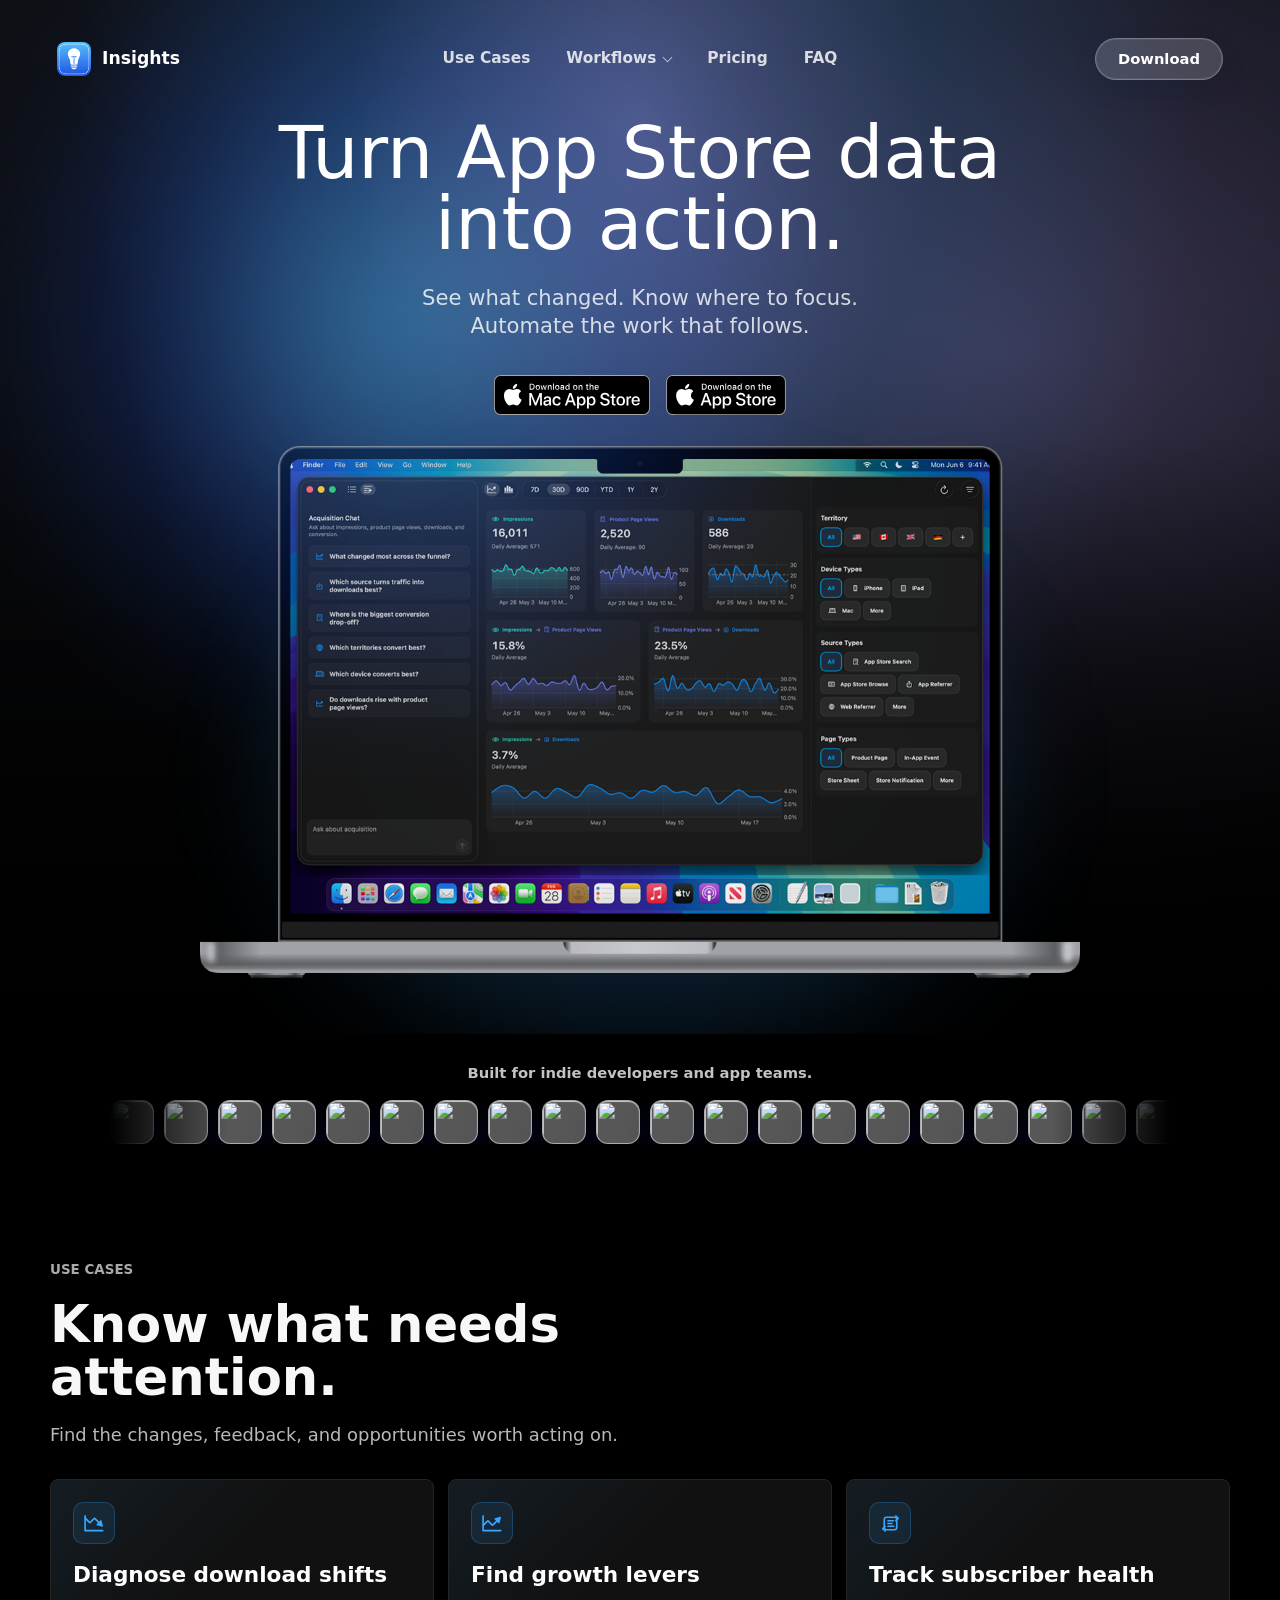
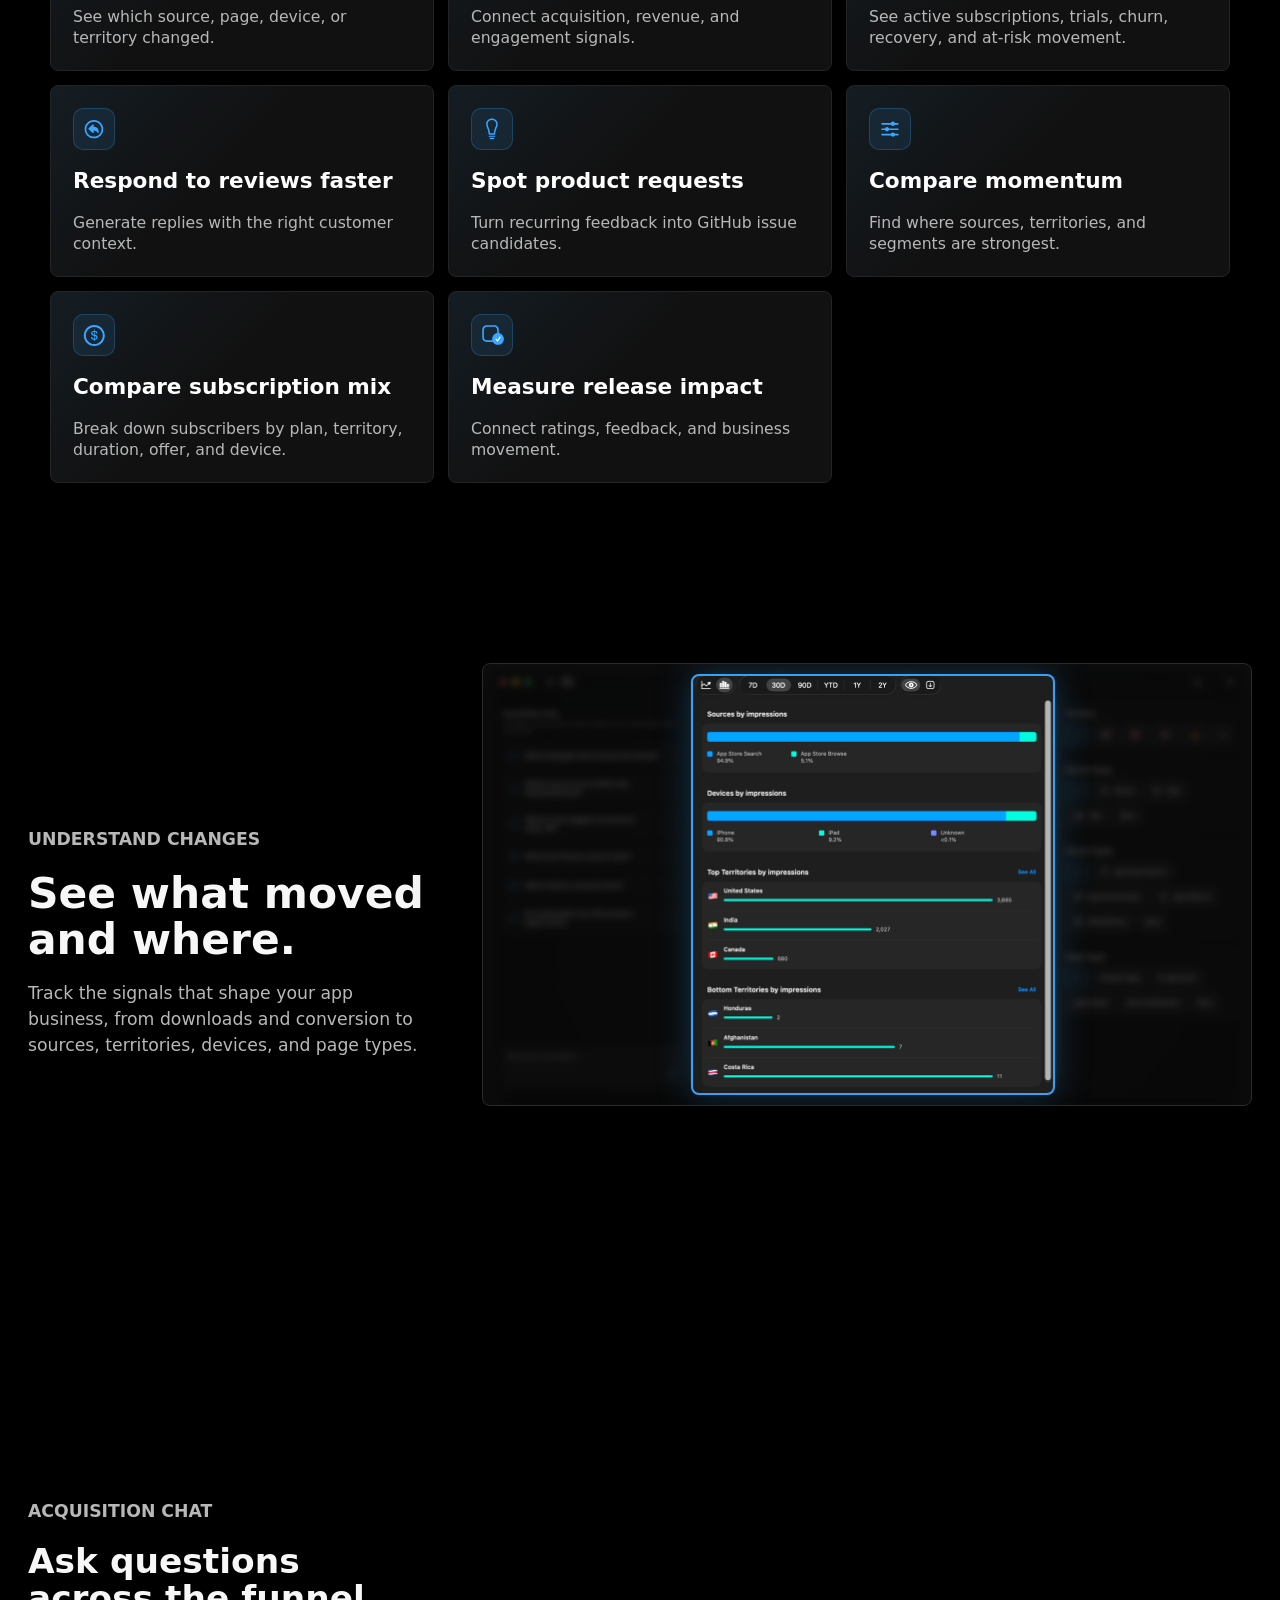
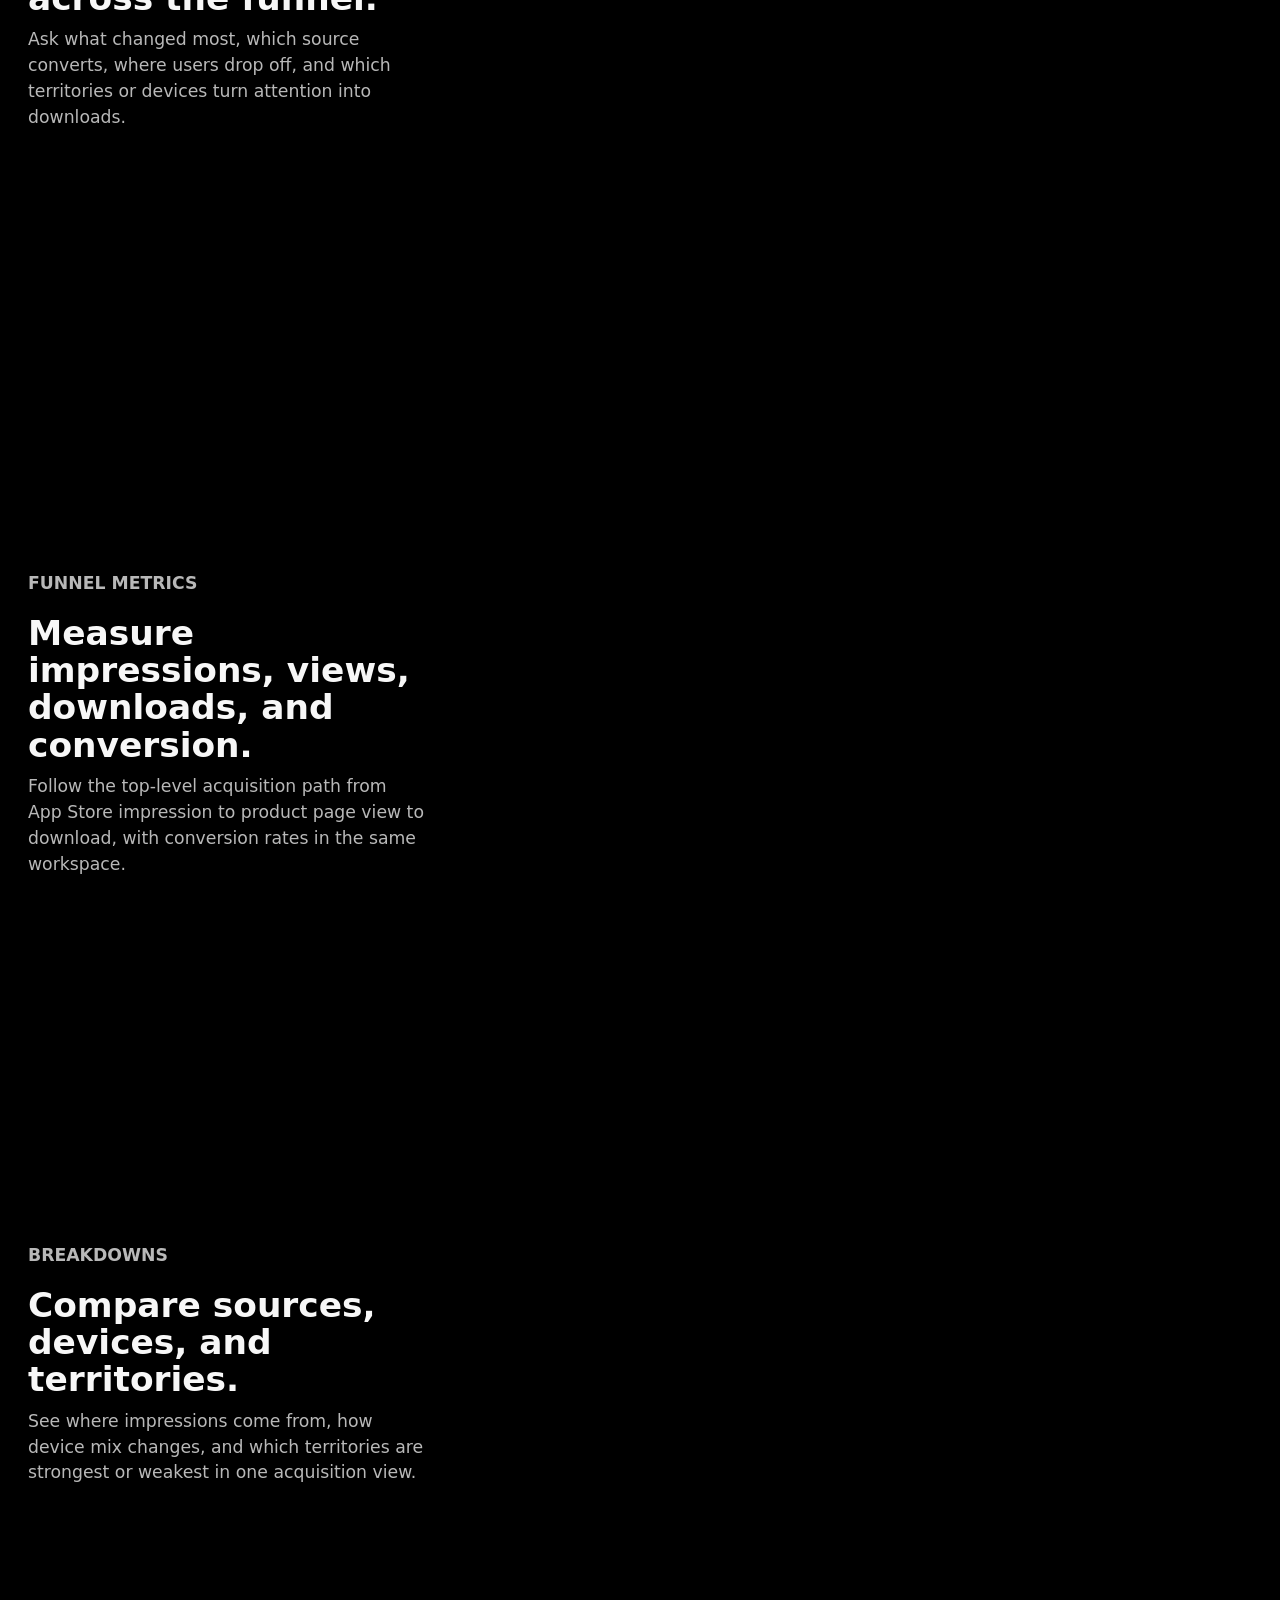
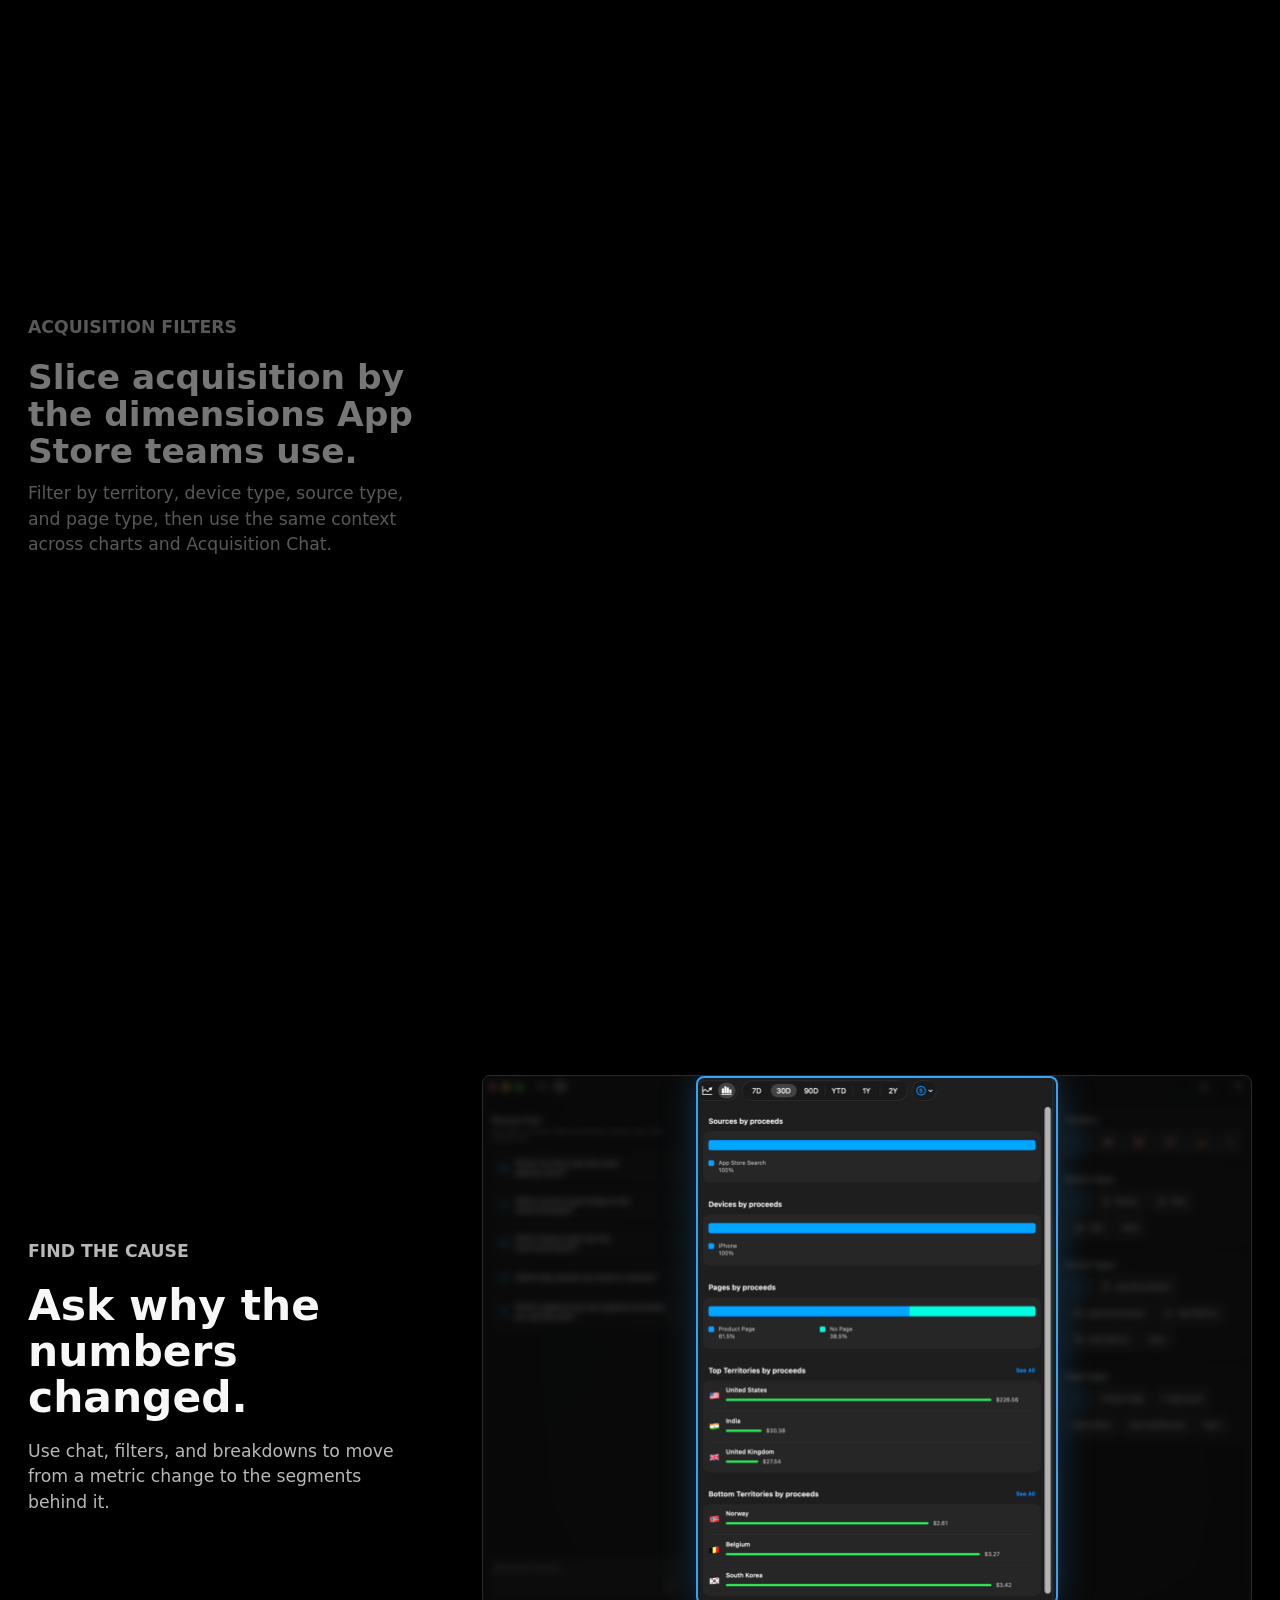
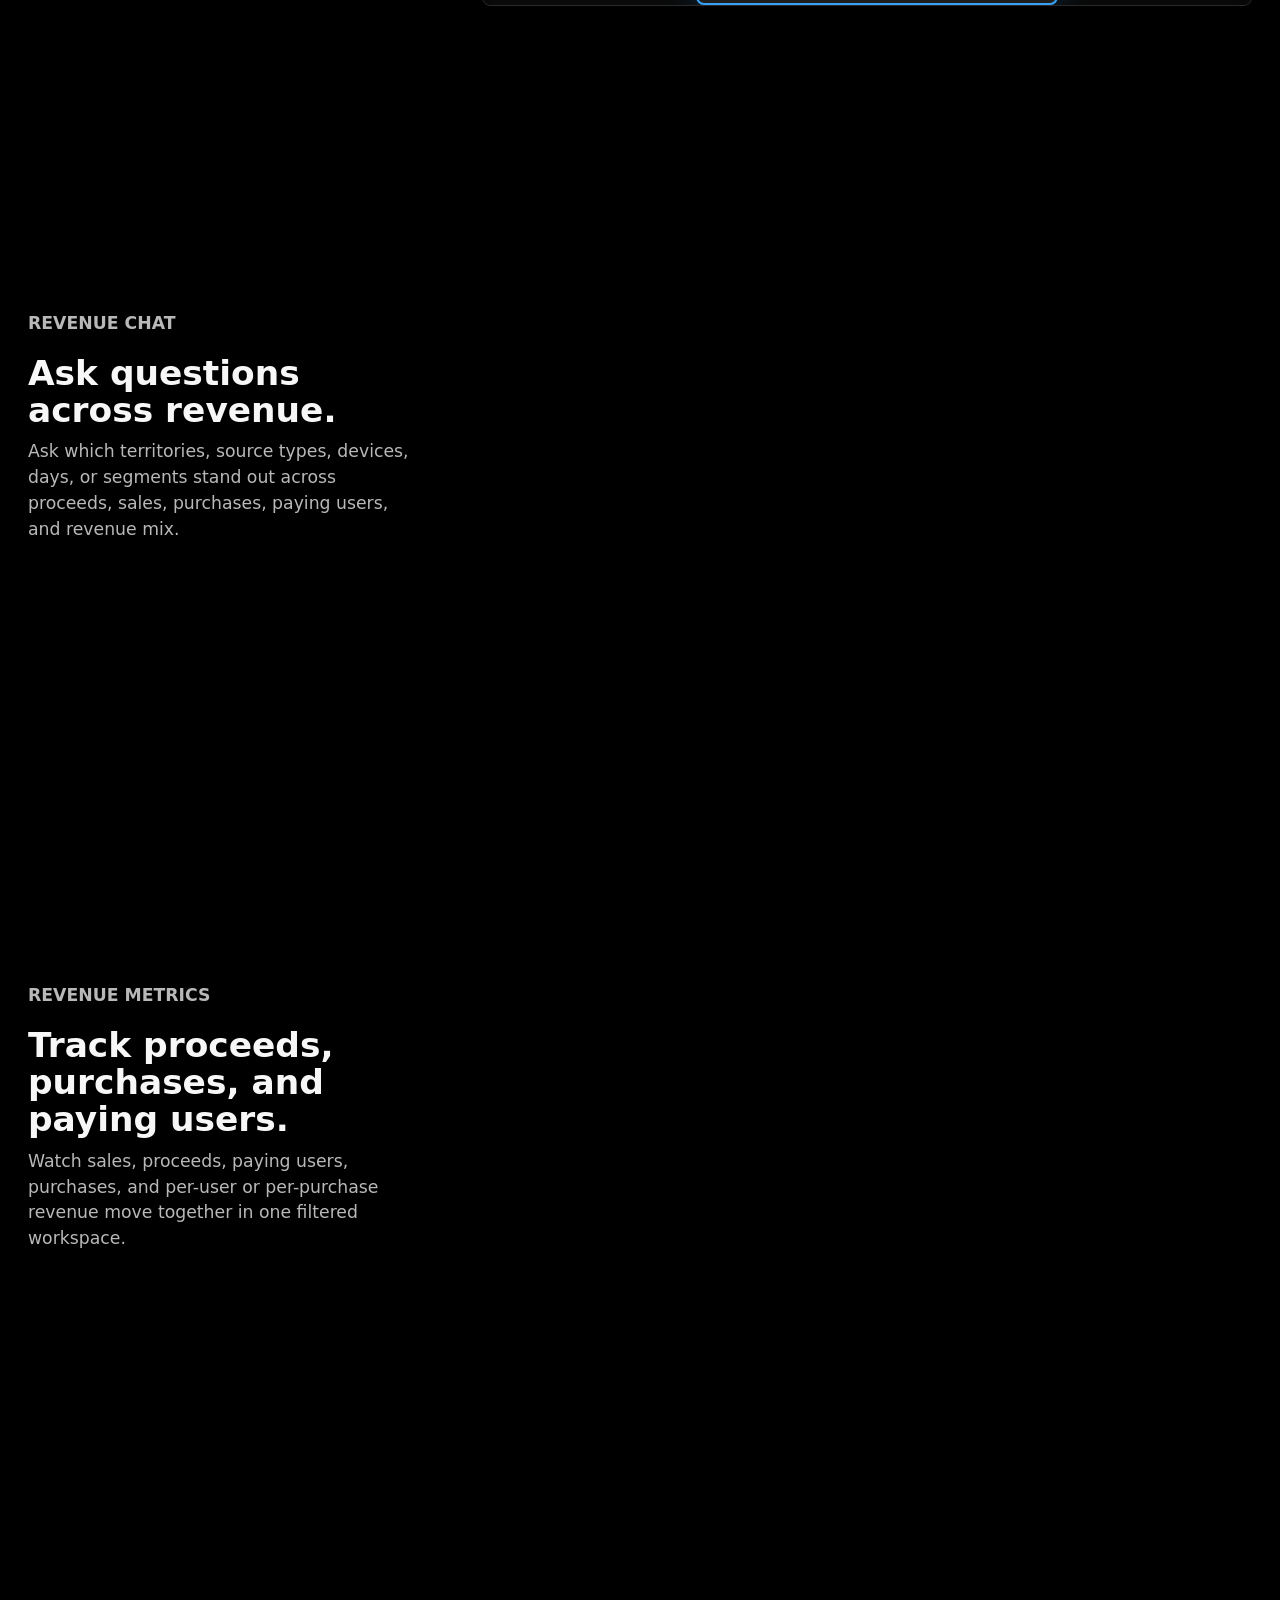
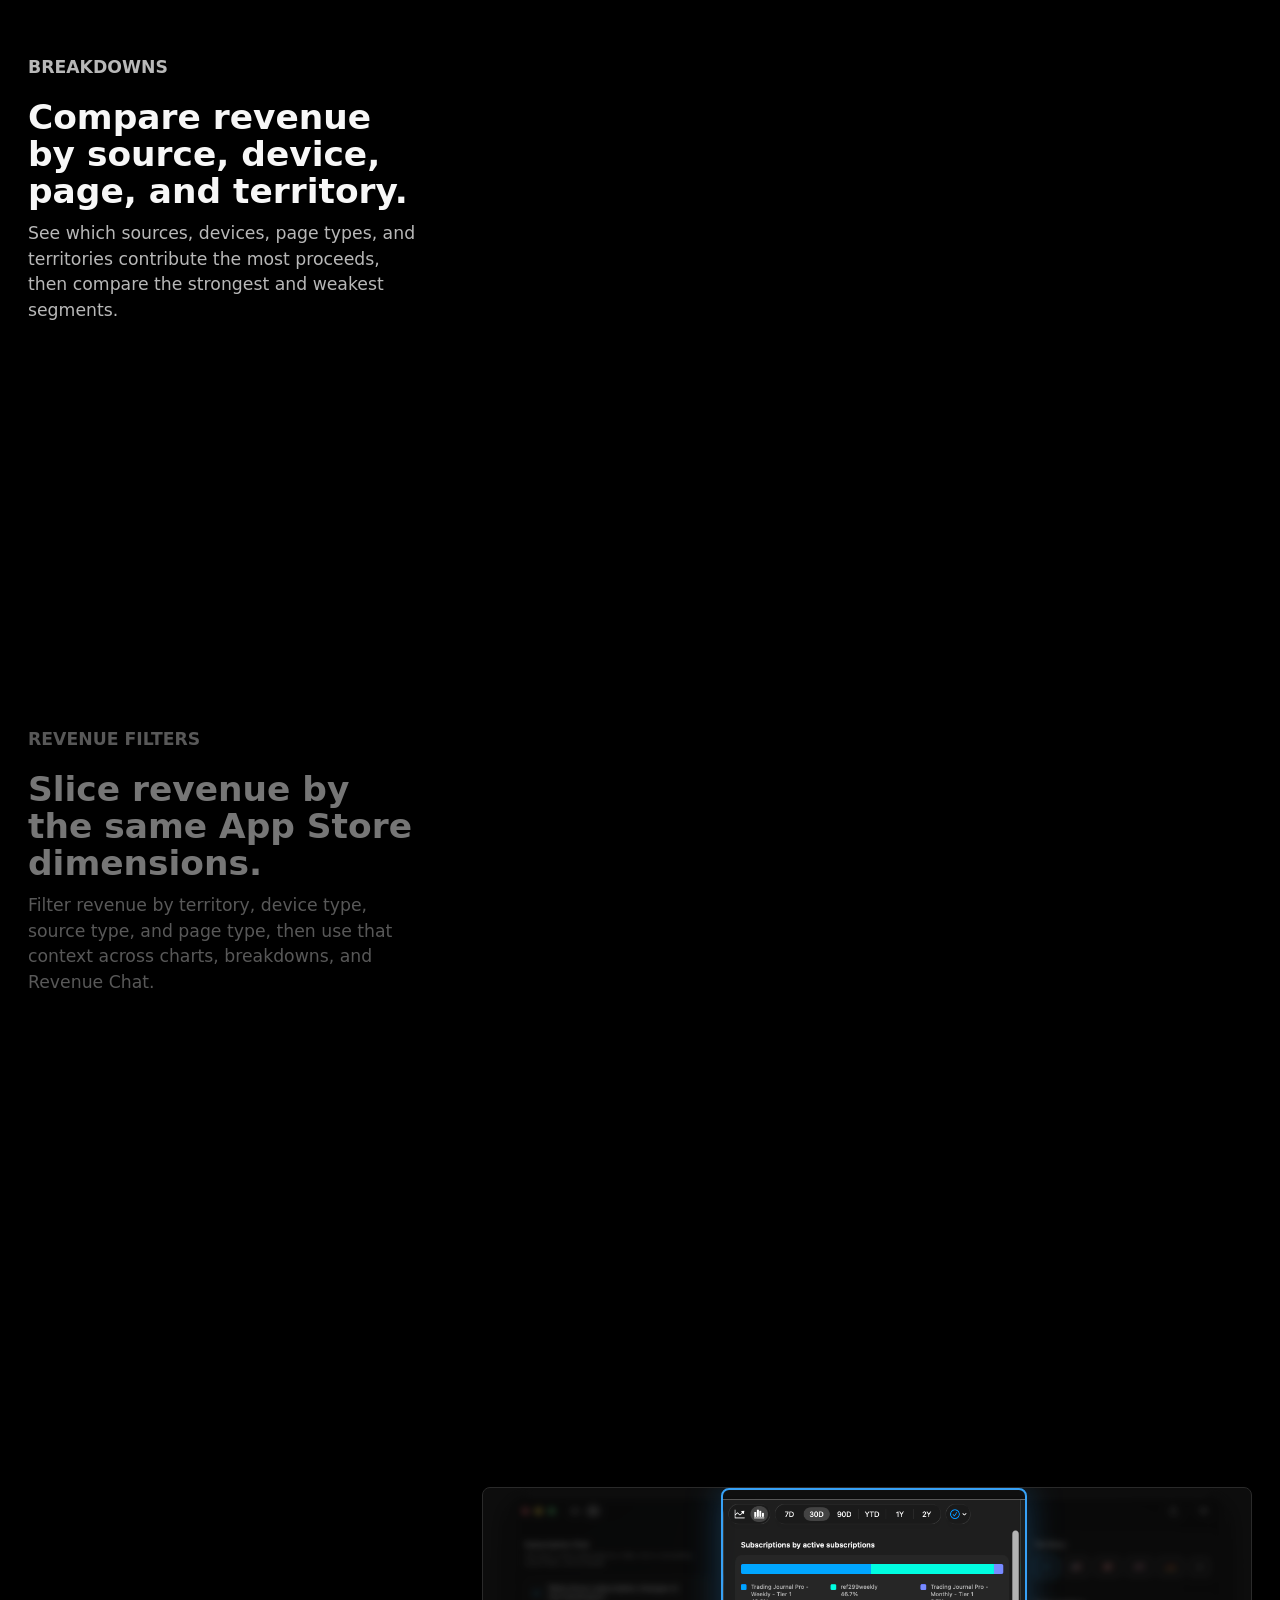
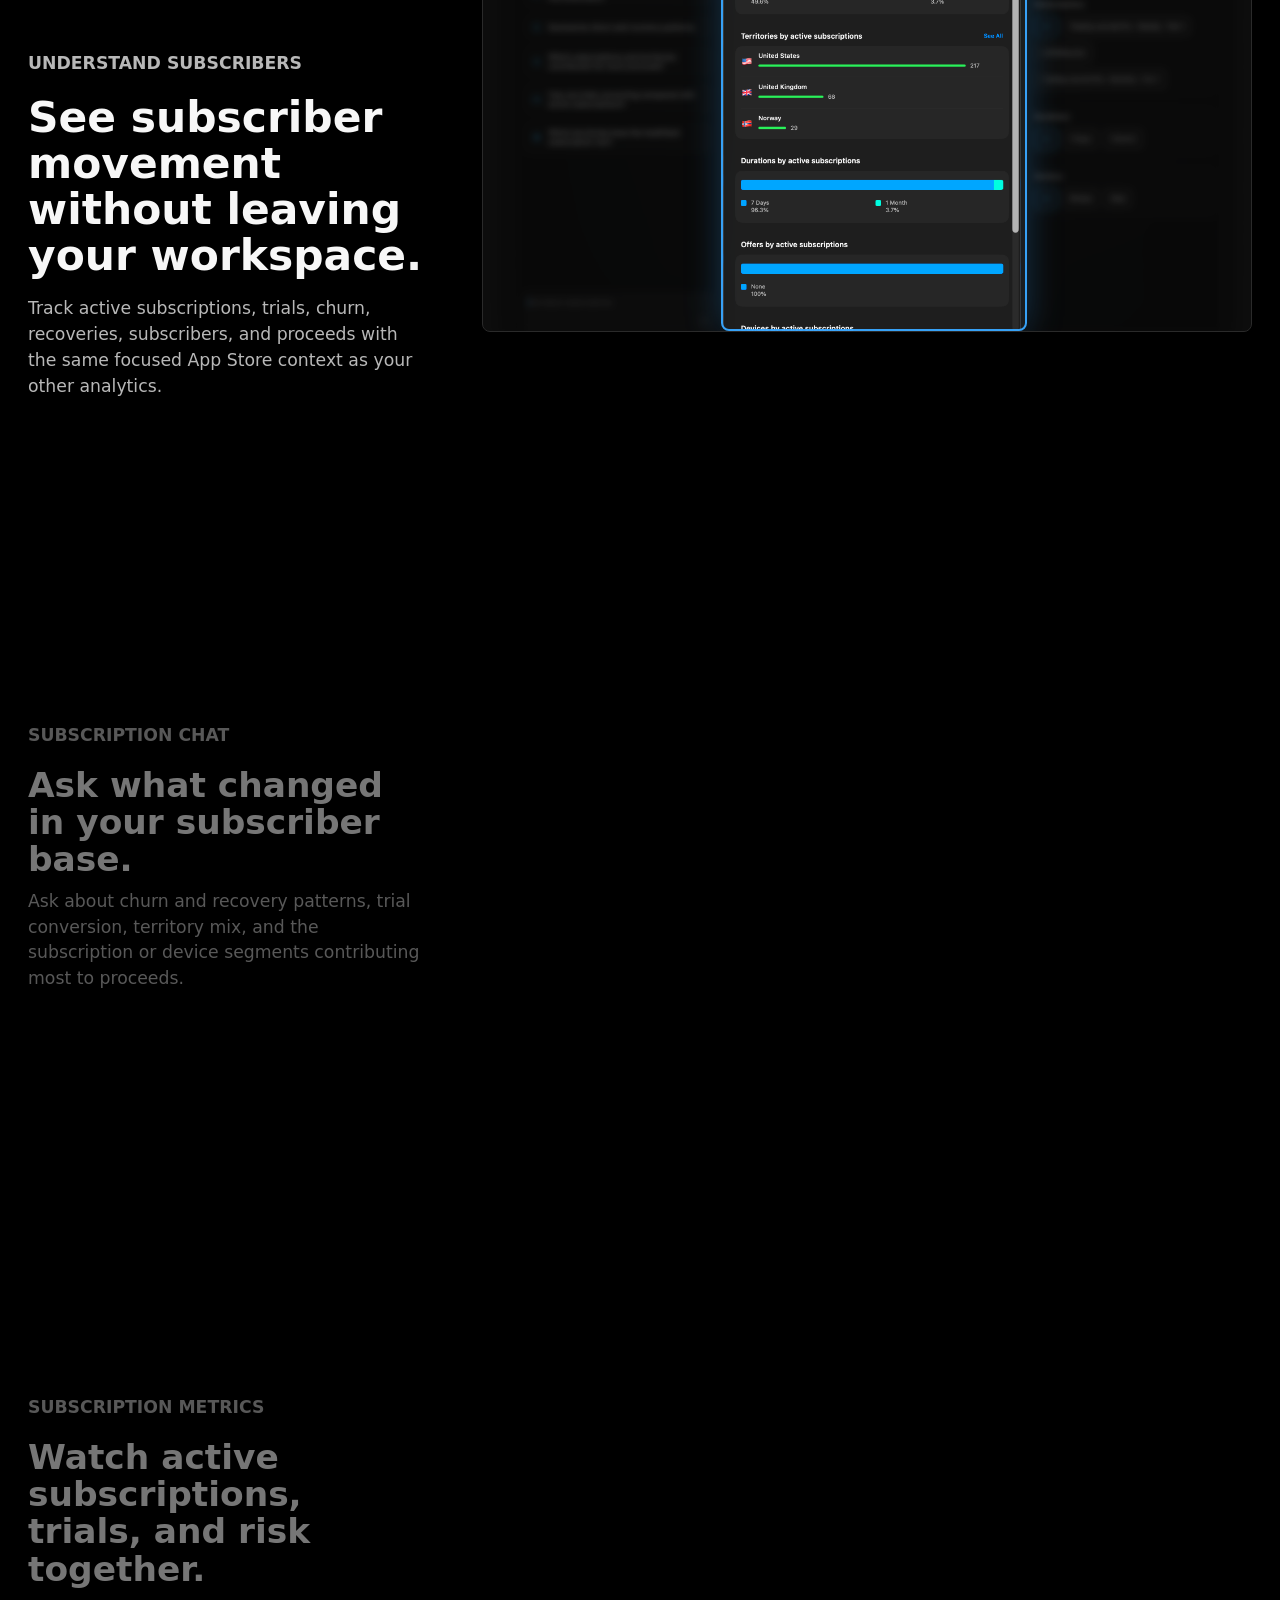
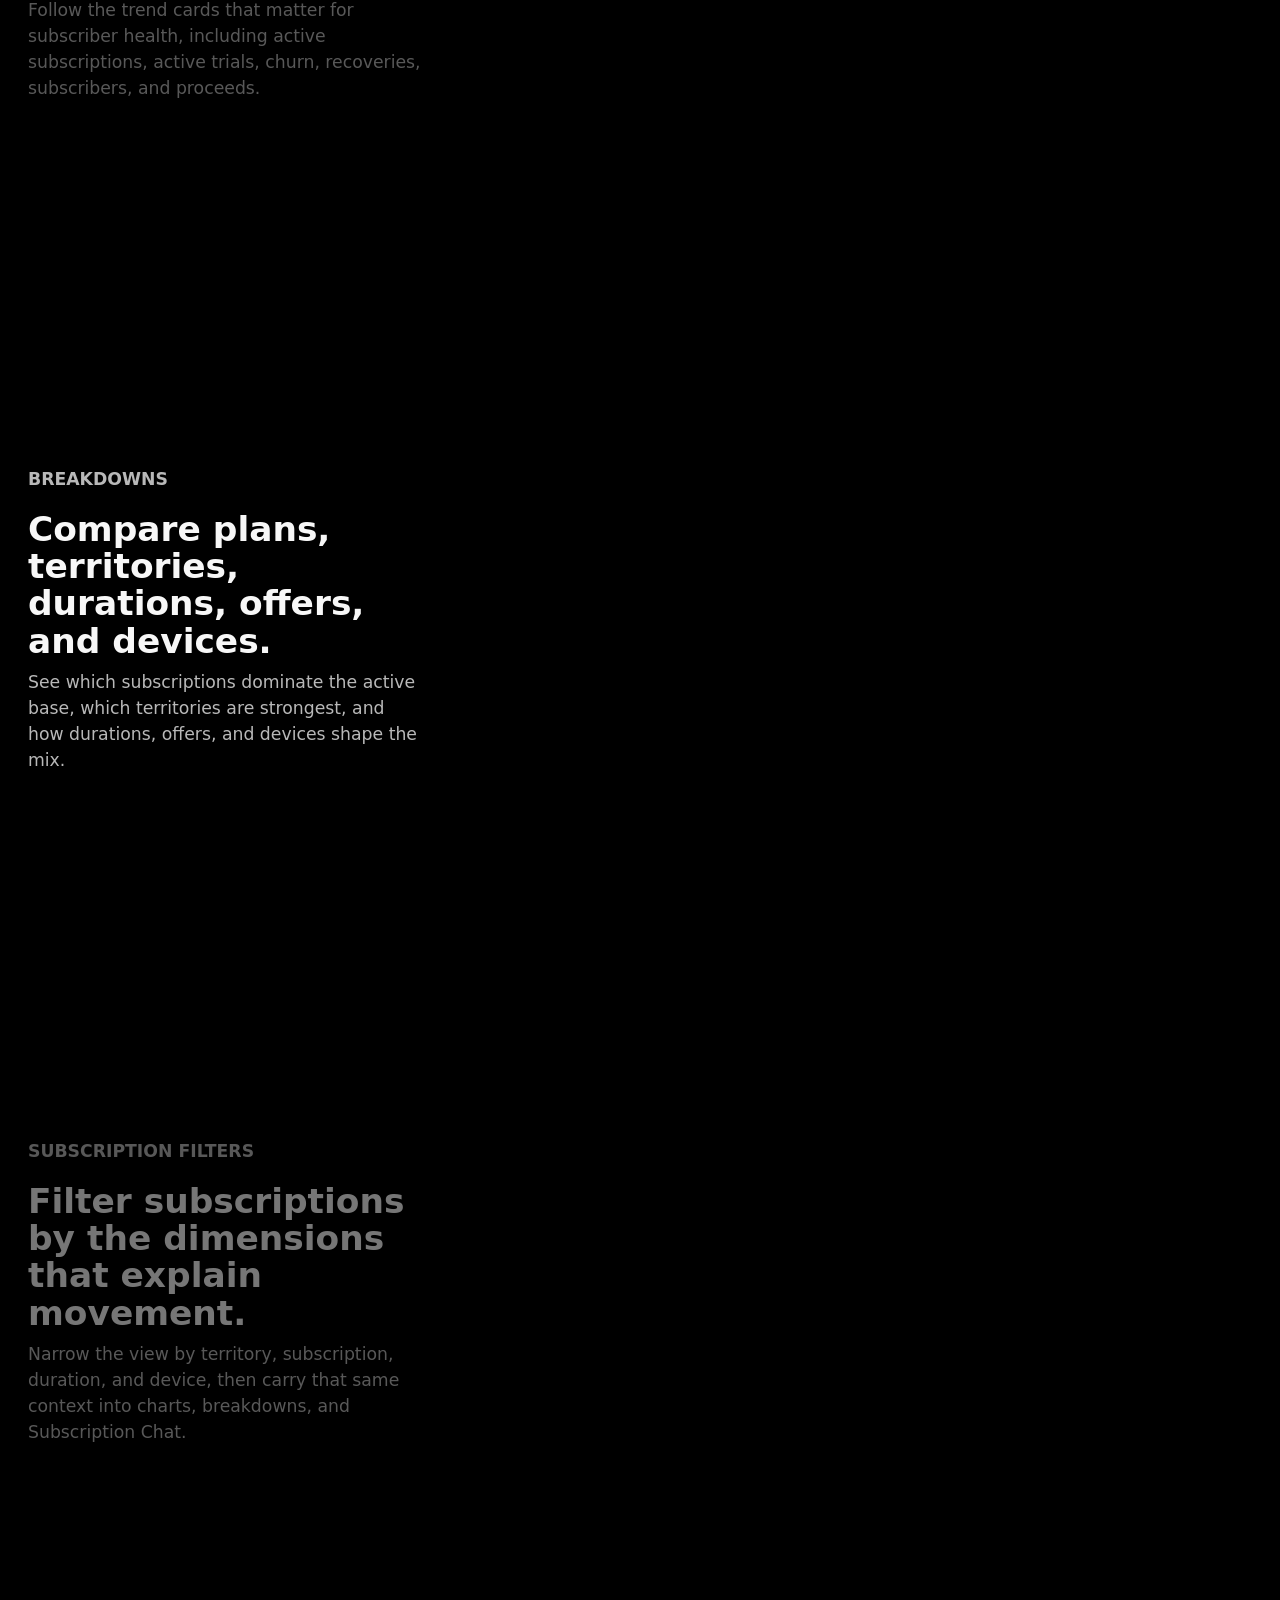
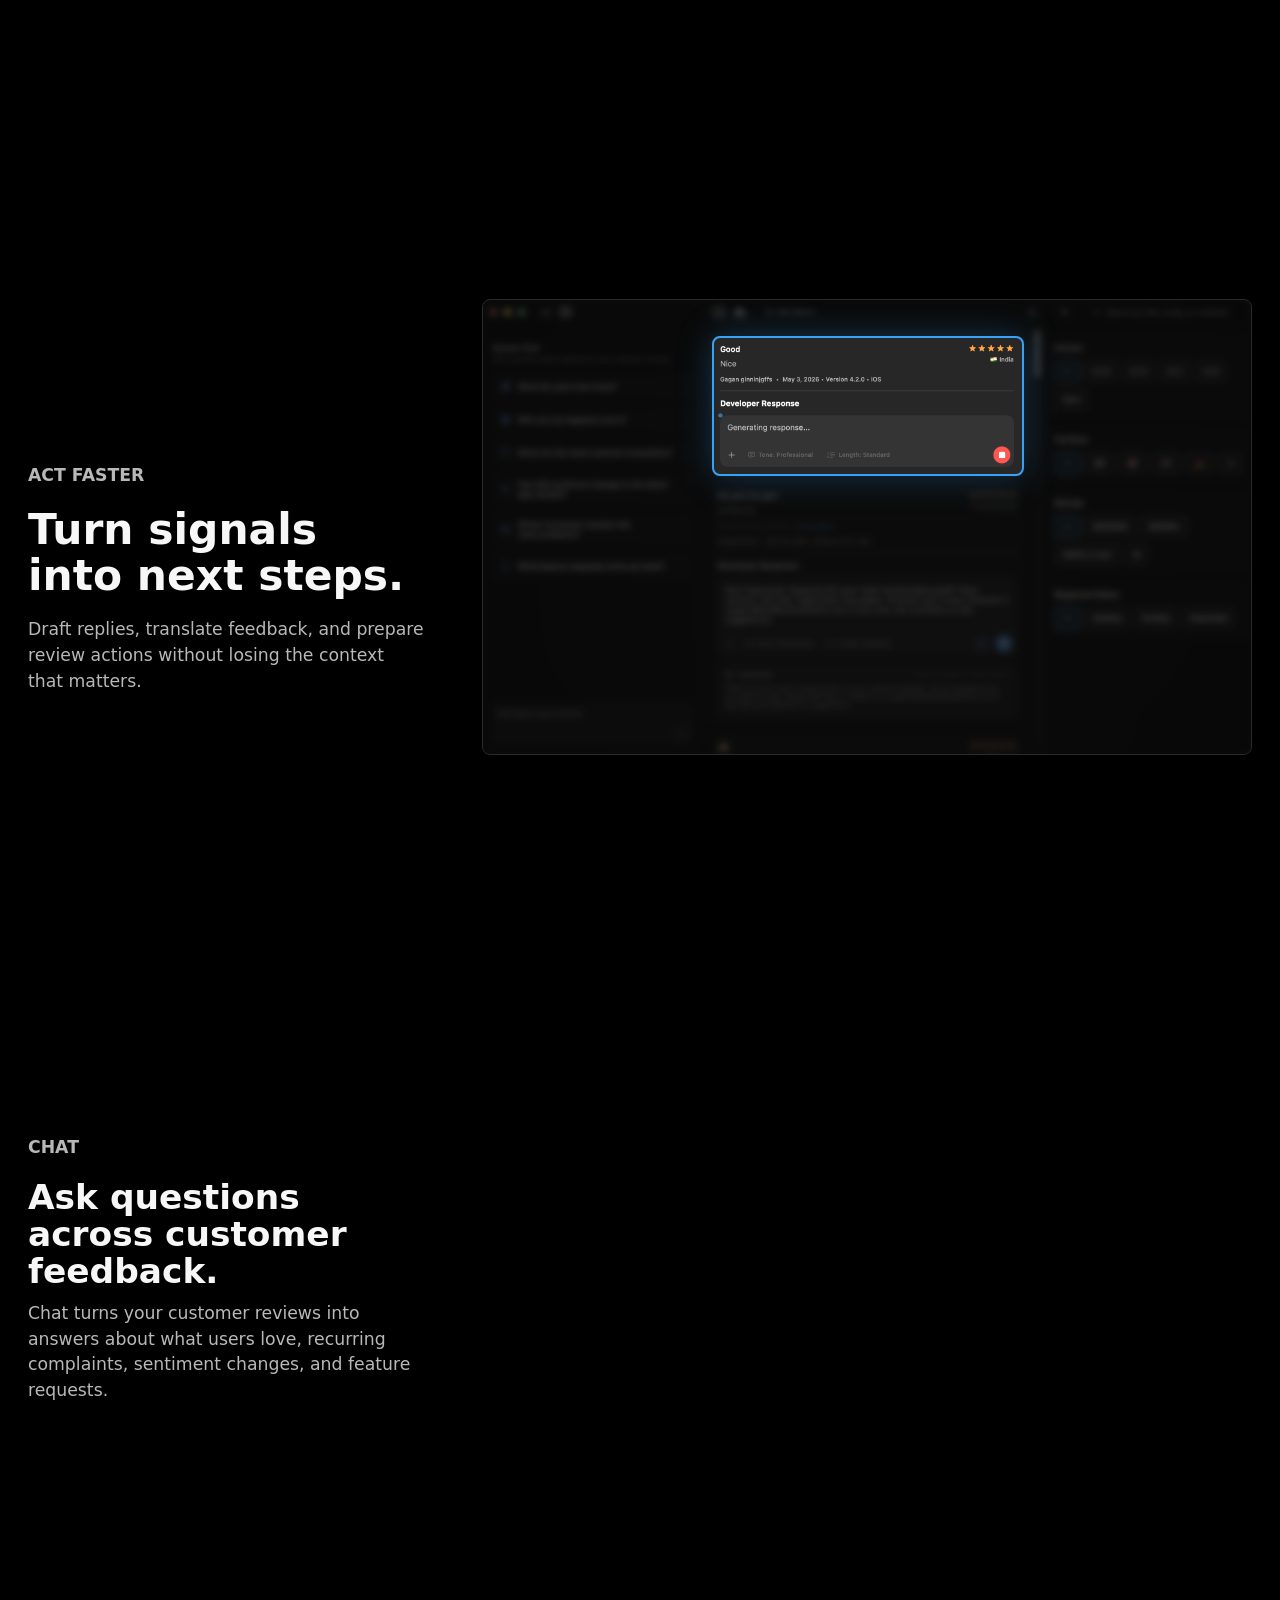
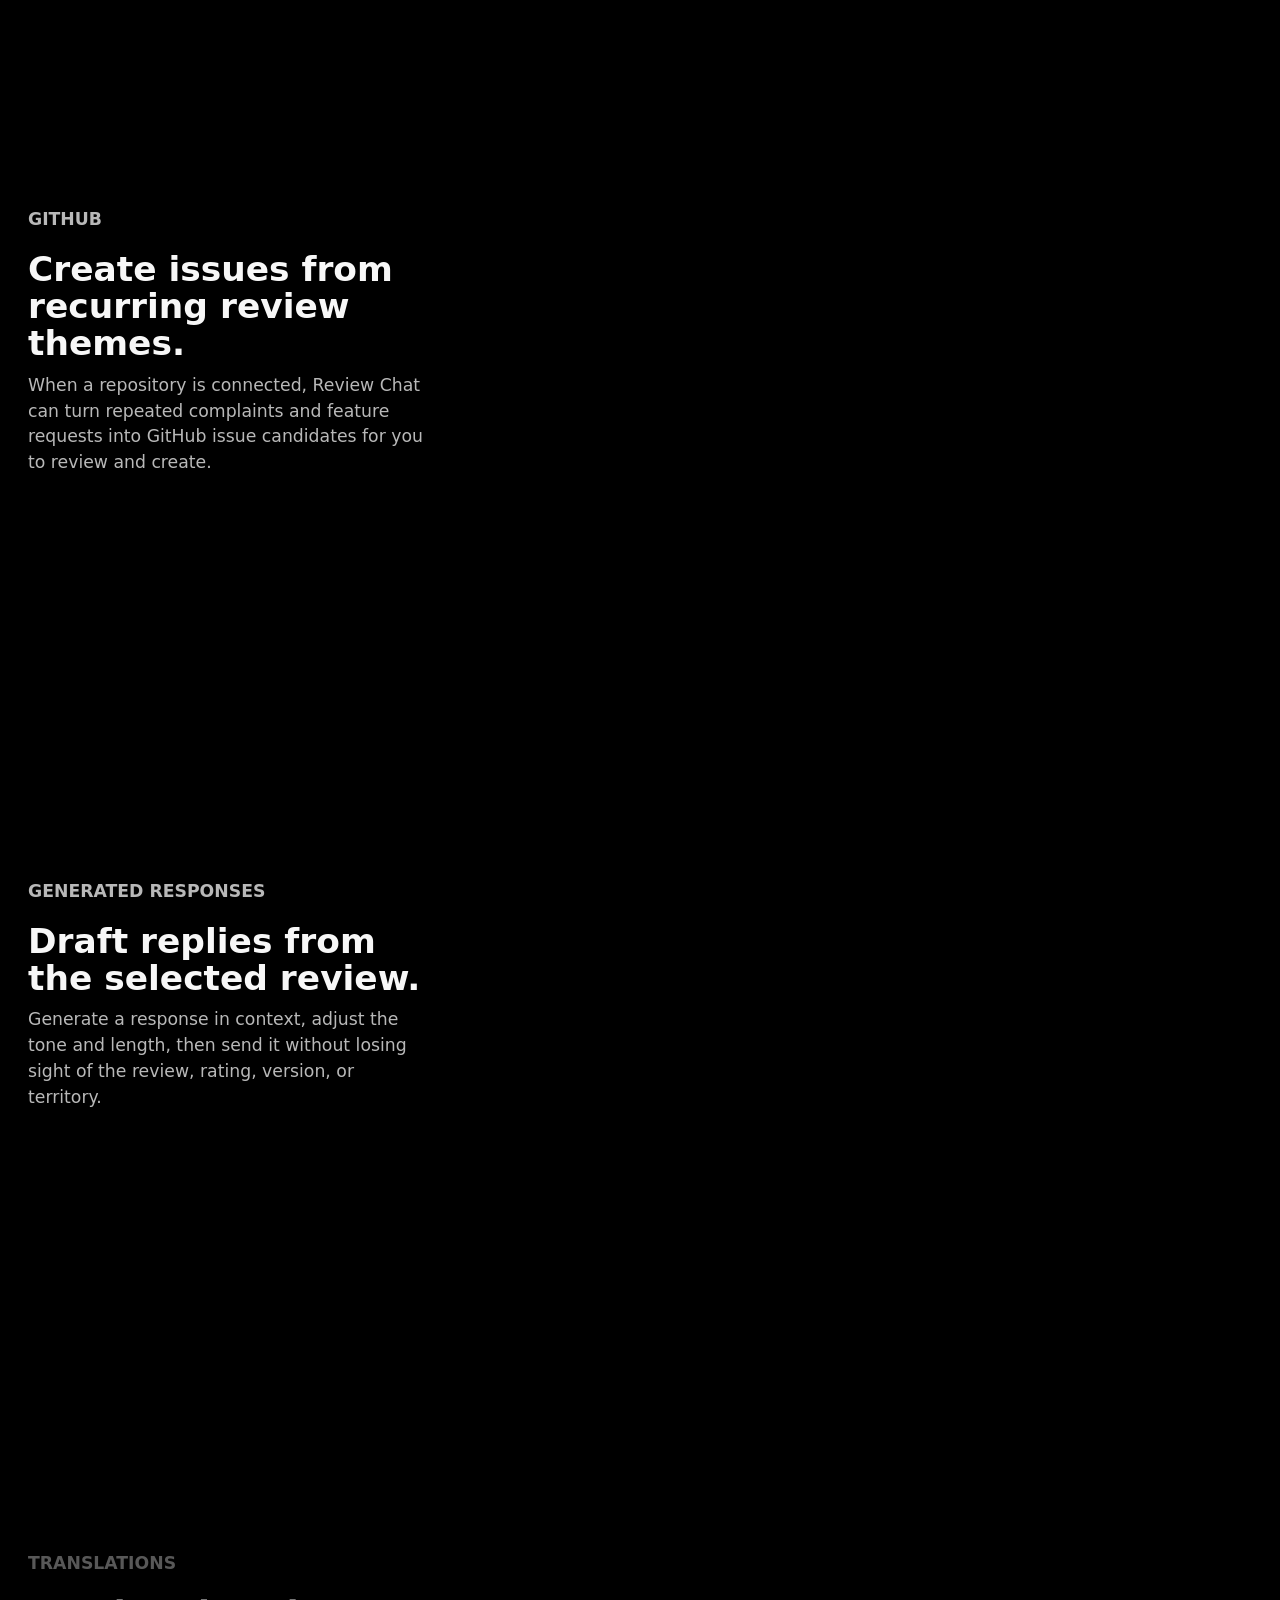
==== commit fde54883: "Expand landing page copy for iPhone and iPad support" ====
--- a/index.html
+++ b/index.html
@@ -3,16 +3,16 @@
   <head>
     <meta charset="utf-8">
     <meta name="viewport" content="width=device-width, initial-scale=1">
-    <title>Insights for Apps - Reviews, revenue, acquisition, and subscriptions for Mac</title>
+    <title>Insights for Apps - Reviews, revenue, acquisition, and subscriptions for iPhone, iPad, and Mac</title>
     <meta
       name="description"
-      content="Insights for Apps is a native Mac app for App Store review, revenue, acquisition, and subscription workflows with AI chat, metrics, filters, and response tools."
+      content="Insights for Apps is a native app for App Store review, revenue, acquisition, and subscription workflows on iPhone, iPad, and Mac with AI chat, metrics, filters, and response tools."
     >
     <meta name="theme-color" content="#000000">
     <meta property="og:title" content="Insights for Apps">
     <meta
       property="og:description"
-      content="A native Mac workspace for understanding App Store reviews, responding faster, and tracking revenue, purchases, acquisition, and subscriptions."
+      content="A native iPhone, iPad, and Mac workspace for understanding App Store reviews, responding faster, and tracking revenue, purchases, acquisition, and subscriptions."
     >
     <meta property="og:type" content="website">
     <meta property="og:image" content="assets/hero-macbook-pro-14.png">
@@ -25,10 +25,10 @@
         "@type": "SoftwareApplication",
         "name": "Insights for Apps",
         "applicationCategory": "BusinessApplication",
-        "operatingSystem": "macOS",
+        "operatingSystem": "iOS, iPadOS, macOS",
         "url": "https://apps.apple.com/app/id6745999897",
         "image": "assets/hero-macbook-pro-14.png",
-        "description": "A native Mac app for App Store Connect review, revenue, acquisition, and subscription workflows with AI chat, assisted response drafting, translation, metrics, and filters."
+        "description": "A native app for App Store Connect review, revenue, acquisition, and subscription workflows on iPhone, iPad, and Mac with AI chat, assisted response drafting, translation, metrics, and filters."
       }
     </script>
   </head>
@@ -96,15 +96,15 @@
               <small>Download on the Mac App Store.</small>
             </span>
           </a>
-          <span class="download-menu-link is-disabled" aria-disabled="true">
+          <a class="download-menu-link" href="https://apps.apple.com/app/id6745999897">
             <span class="download-symbol" aria-hidden="true">
               <img src="assets/symbol-ipad-landscape-and-iphone.png" width="30" height="21" alt="">
             </span>
             <span class="download-menu-copy">
               <strong>iOS</strong>
-              <small>Coming soon.</small>
+              <small>Download on the App Store.</small>
             </span>
-          </span>
+          </a>
         </div>
       </details>
     </header>
@@ -130,7 +130,7 @@
                 alt="Download on the Mac App Store"
               >
             </a>
-            <span class="store-badge-coming-soon">
+            <a class="store-badge-link" href="https://apps.apple.com/app/id6745999897" aria-label="Download on the App Store">
               <img
                 class="store-badge store-badge-ios"
                 src="assets/download-on-app-store.svg"
@@ -138,8 +138,7 @@
                 height="40"
                 alt="Download on the App Store"
               >
-              <span>(coming soon)</span>
-            </span>
+            </a>
           </div>
         </div>
         <figure class="hero-product" aria-label="Insights product preview">
--- a/styles.css
+++ b/styles.css
@@ -332,11 +332,6 @@
   color: #ffffff;
 }
 
-.download-menu-link.is-disabled {
-  cursor: default;
-  opacity: 0.62;
-}
-
 .download-symbol {
   display: grid;
   place-items: center;
@@ -587,8 +582,7 @@
   gap: 16px;
 }
 
-.store-badge-link,
-.store-badge-coming-soon {
+.store-badge-link {
   display: inline-flex;
   align-items: center;
   justify-content: flex-start;
@@ -606,15 +600,6 @@
 .store-badge-link:focus-visible {
   filter: brightness(1.08);
   transform: translateY(-1px);
-}
-
-.store-badge-coming-soon {
-  flex-direction: column;
-  gap: 7px;
-  color: rgba(255, 255, 255, 0.74);
-  font-size: 0.78rem;
-  font-weight: 680;
-  line-height: 1;
 }
 
 .store-badge {
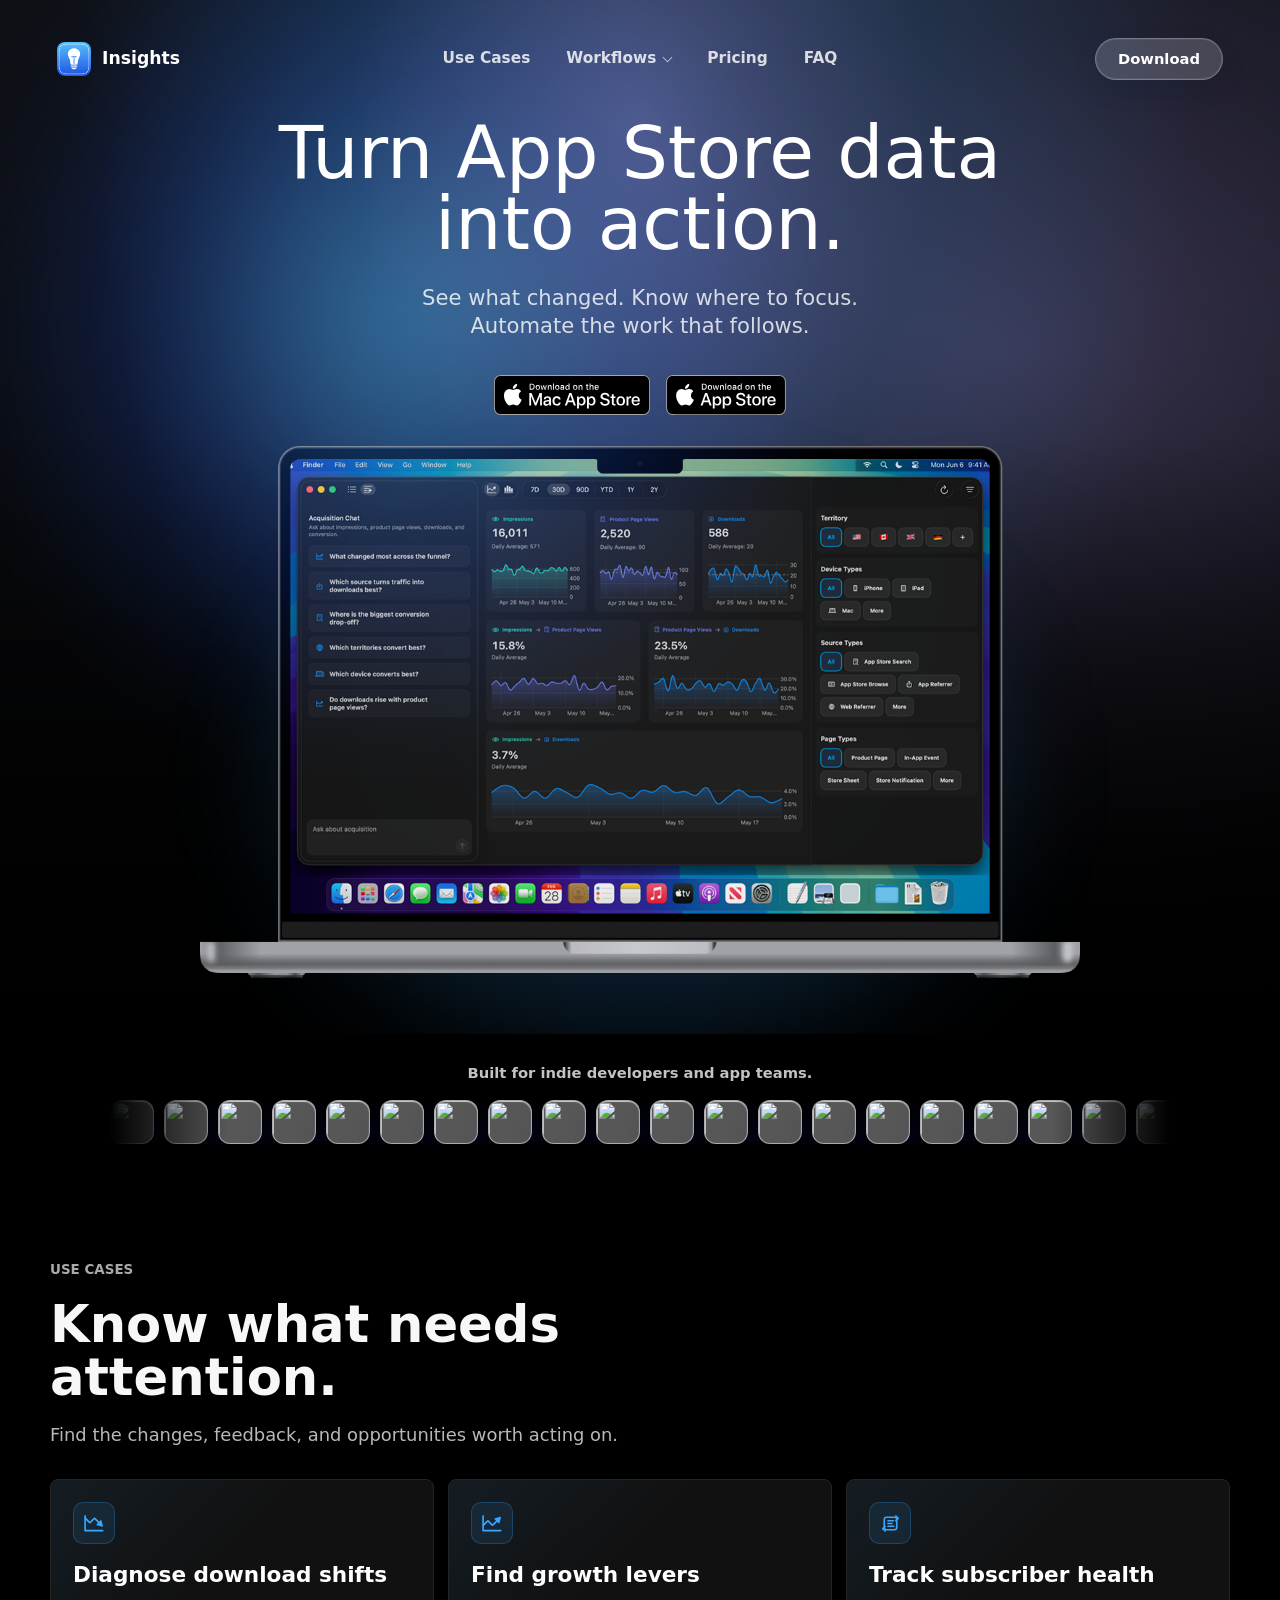
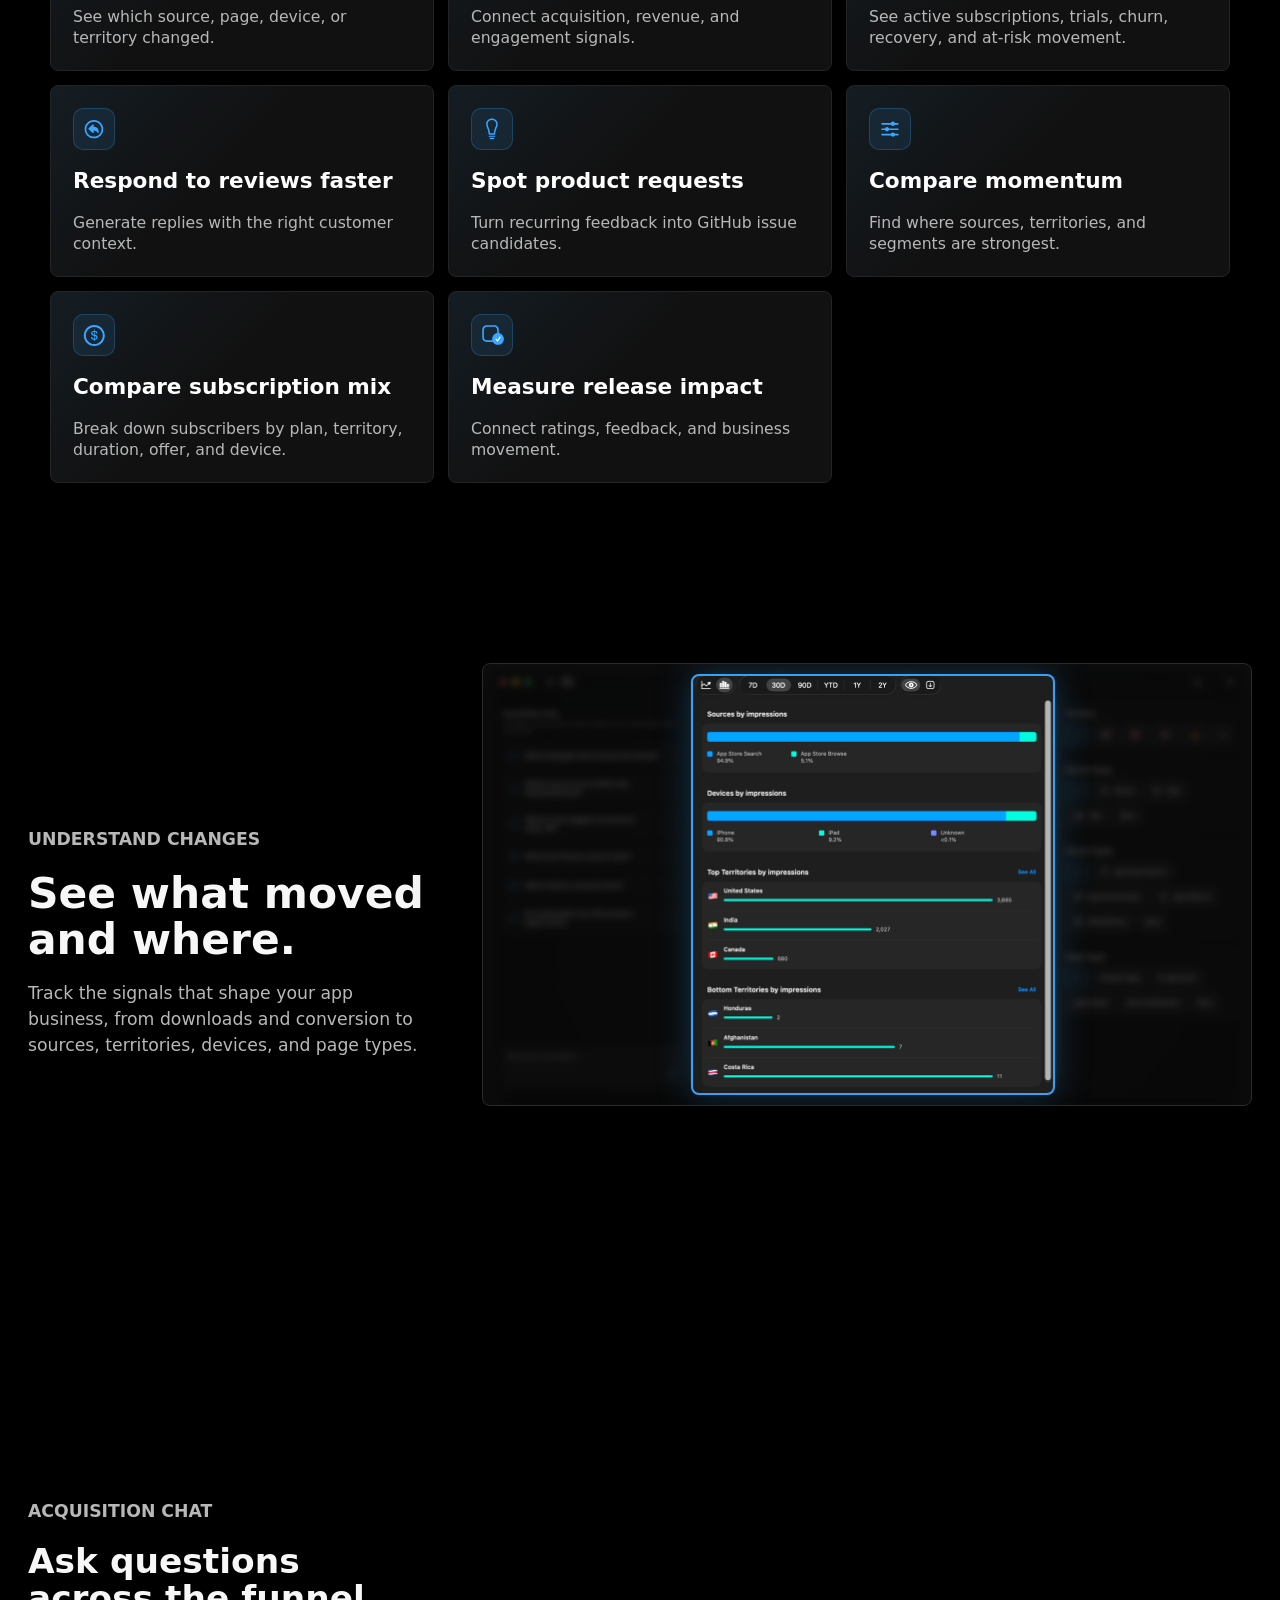
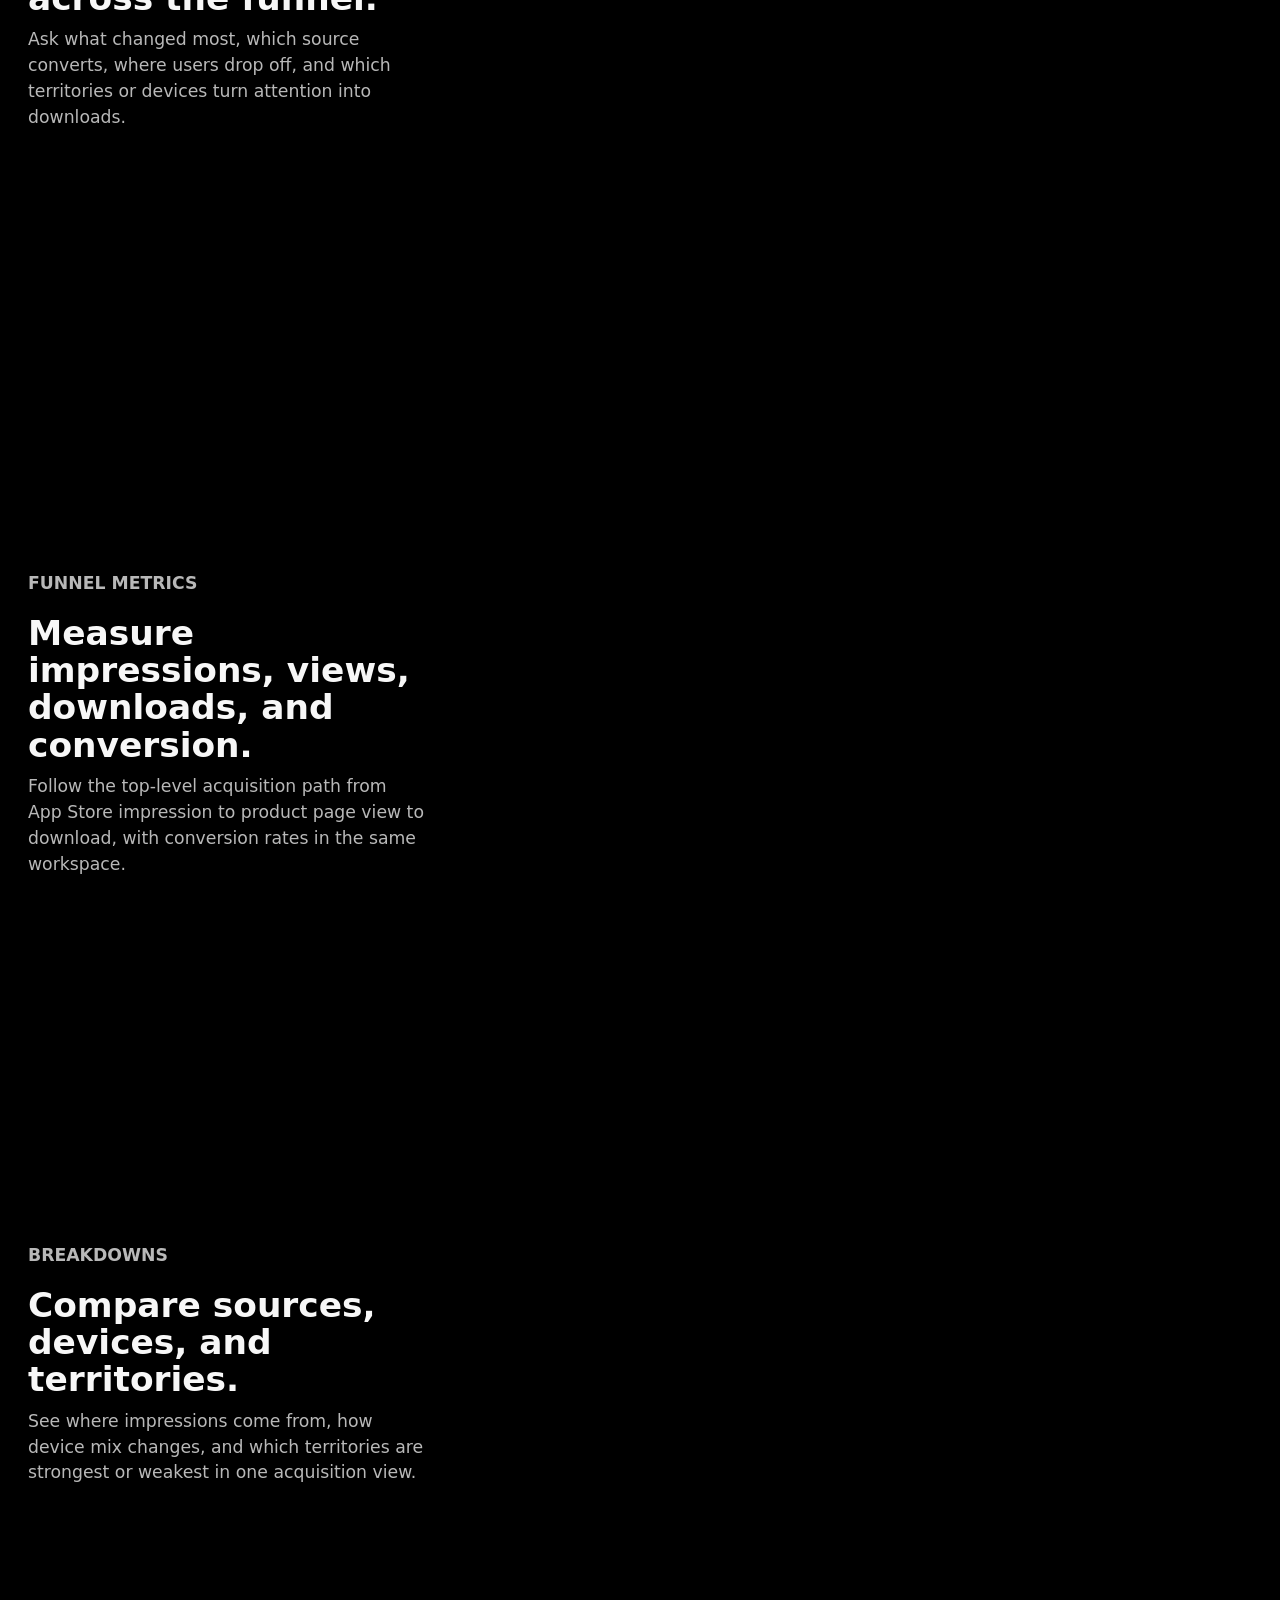
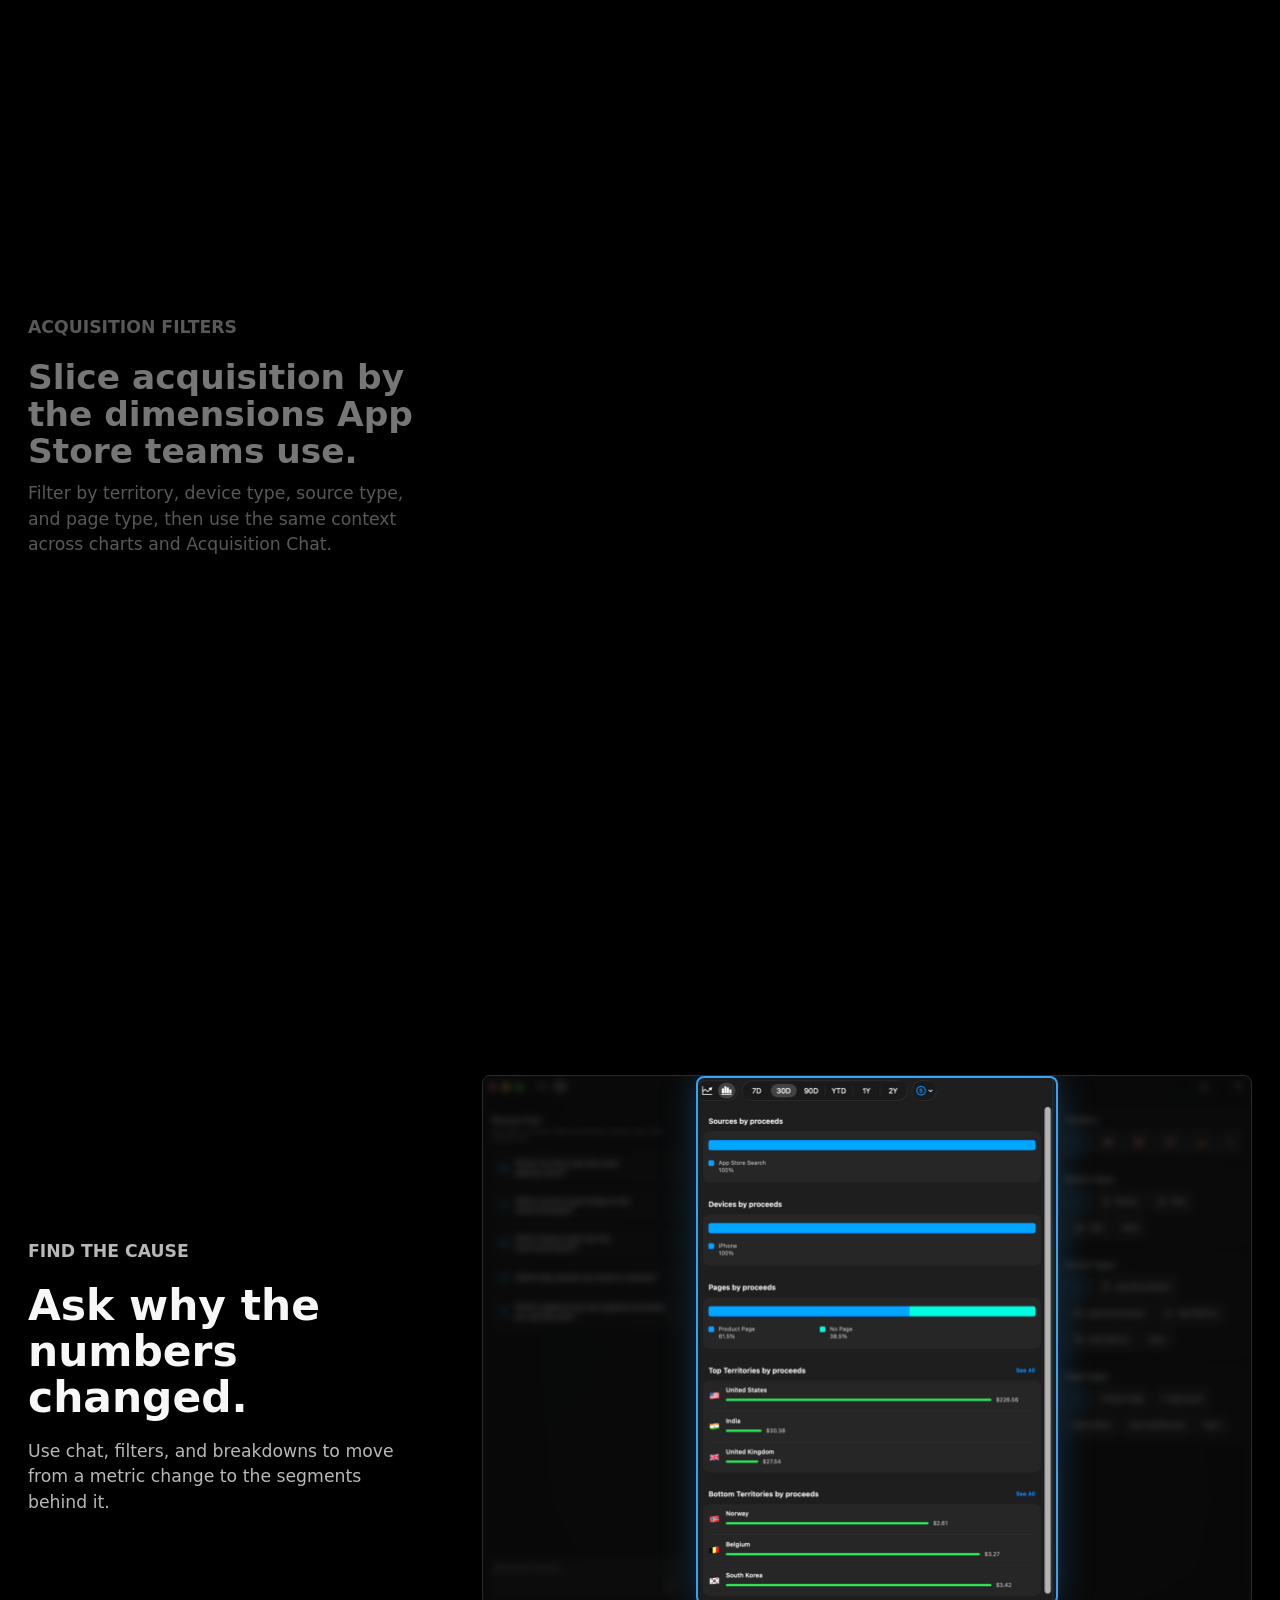
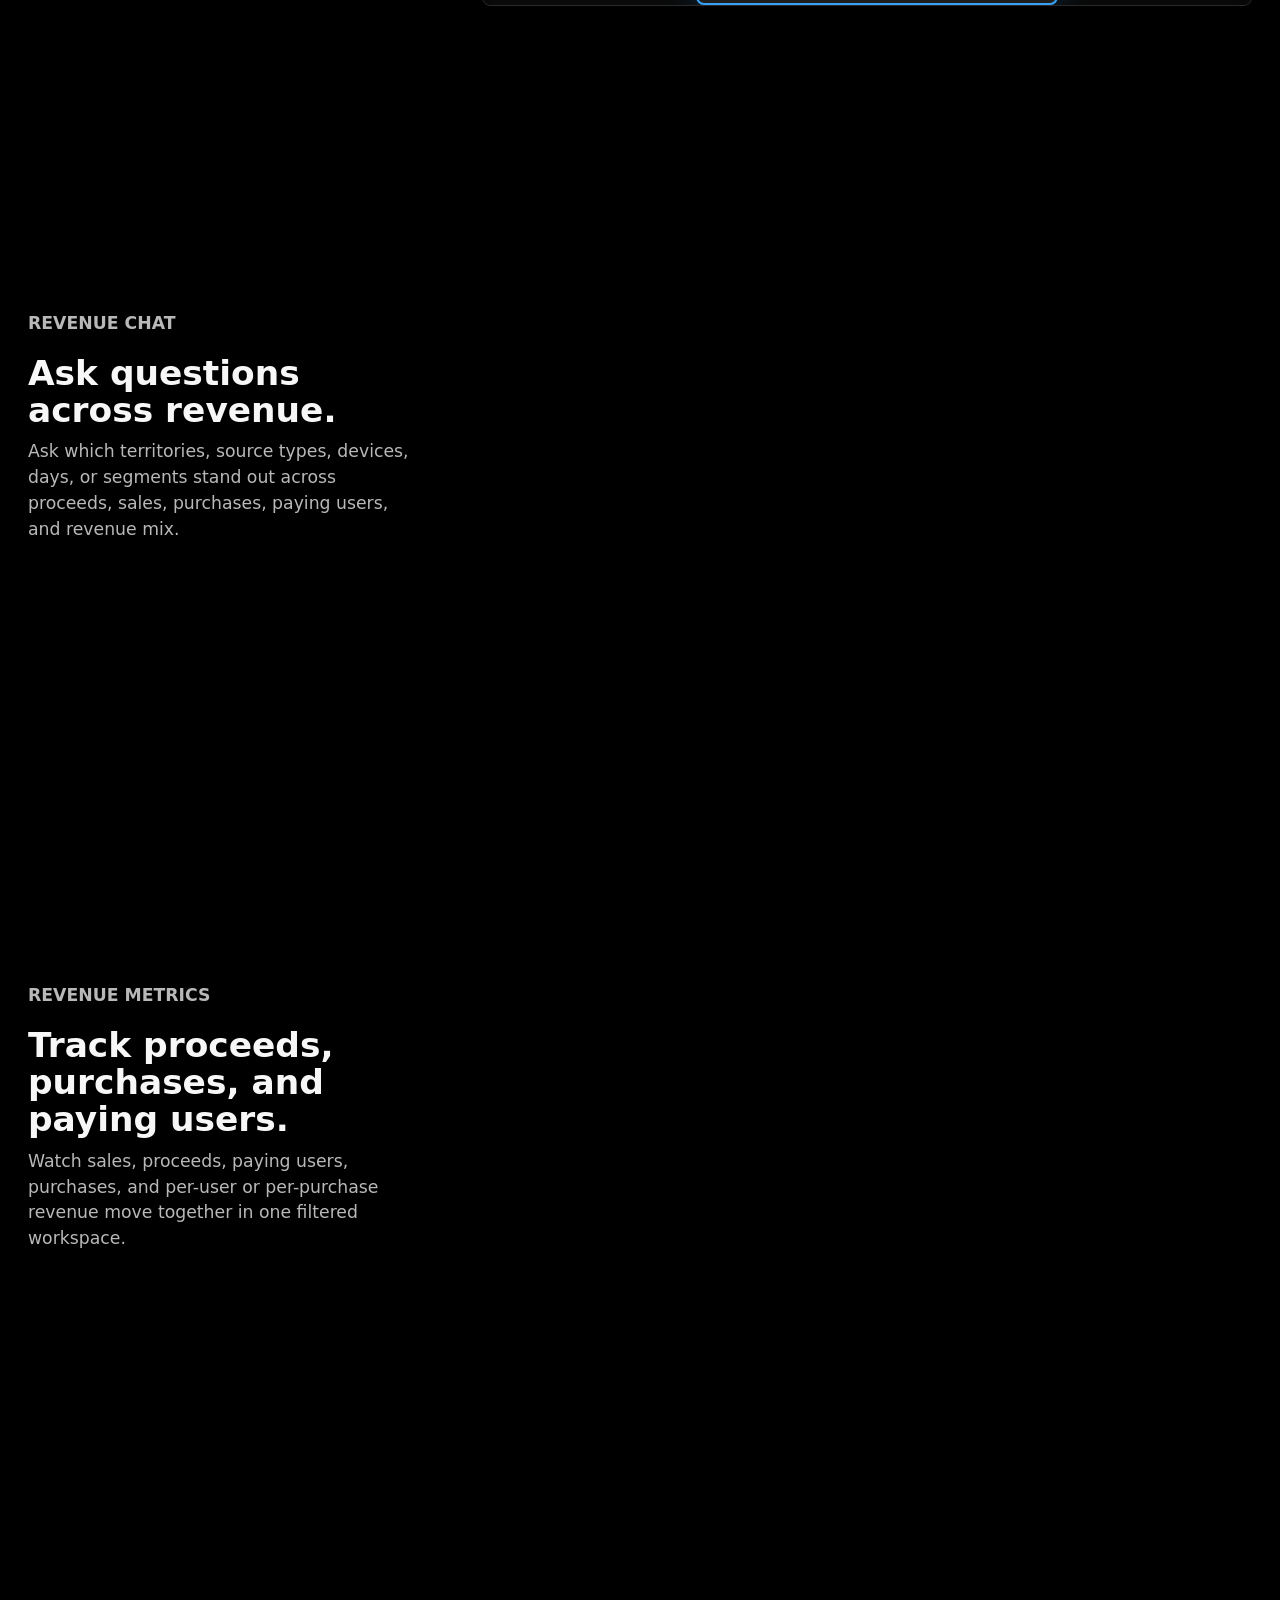
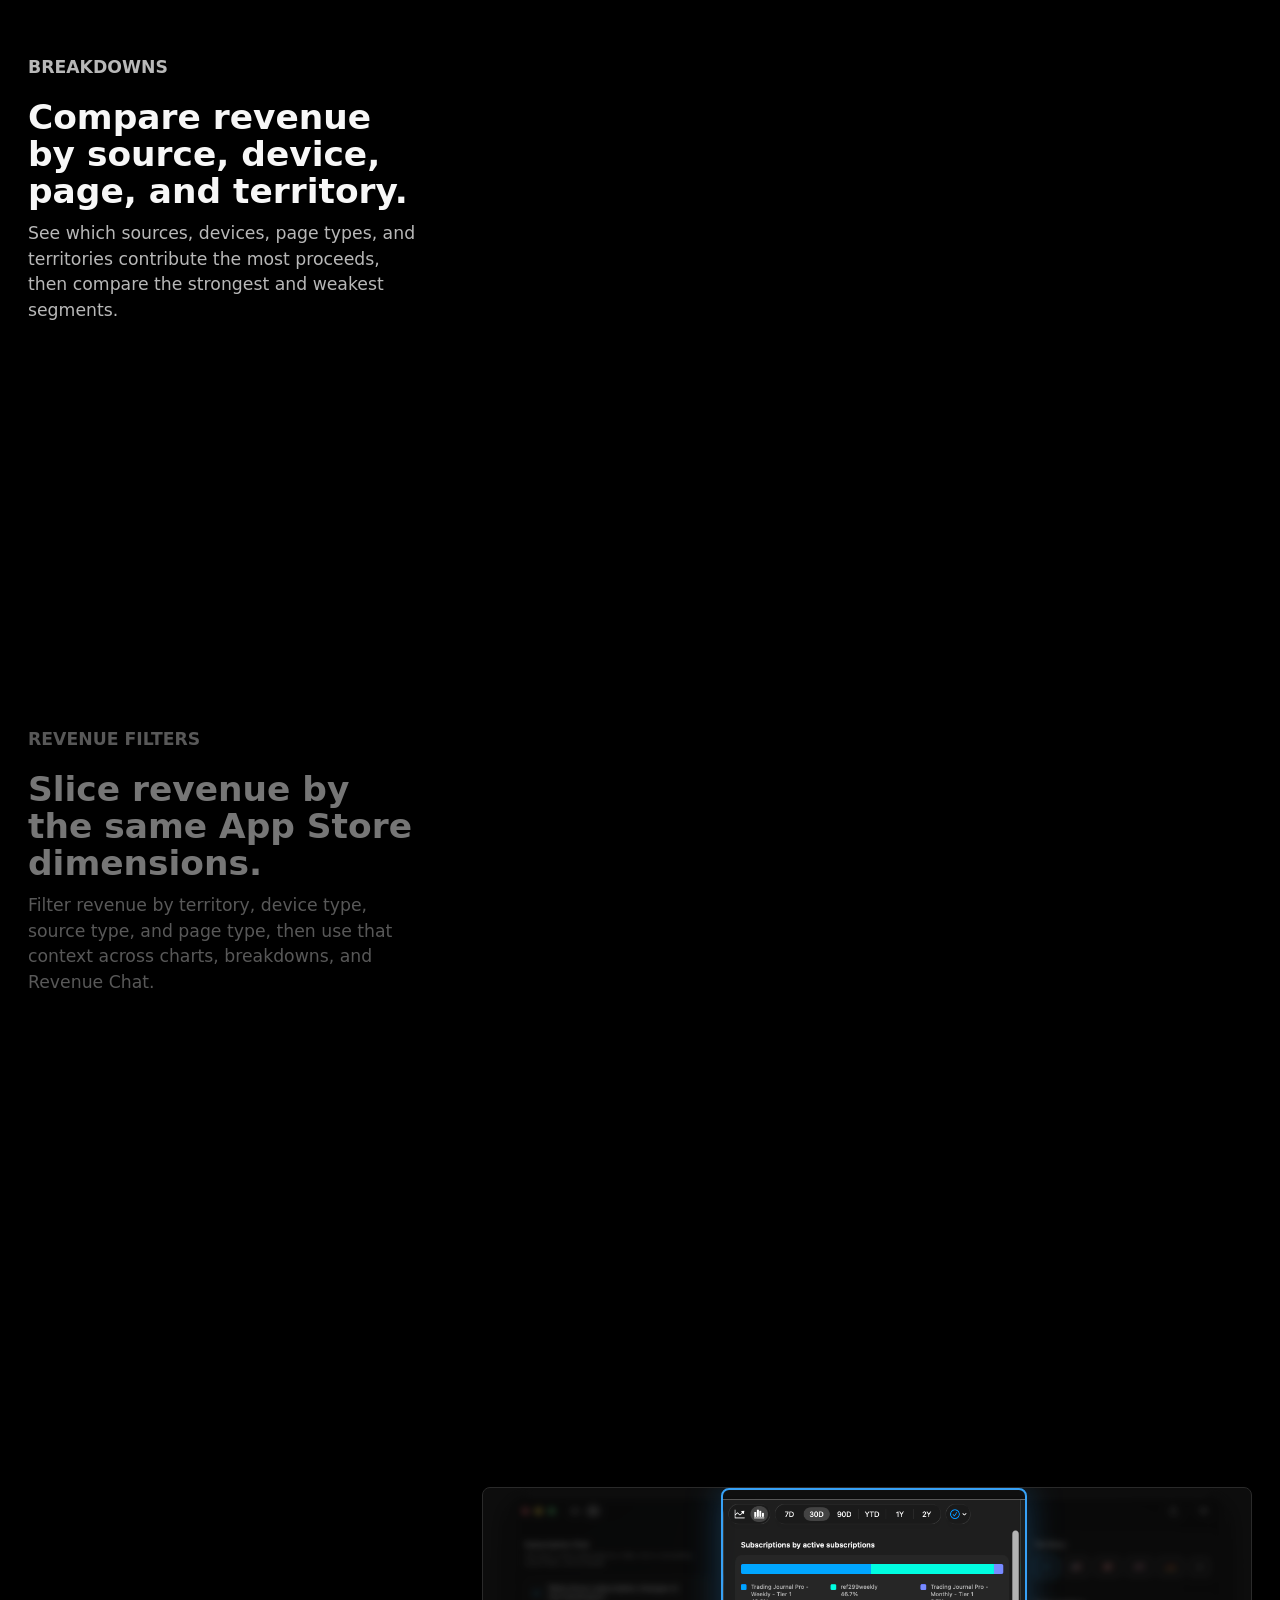
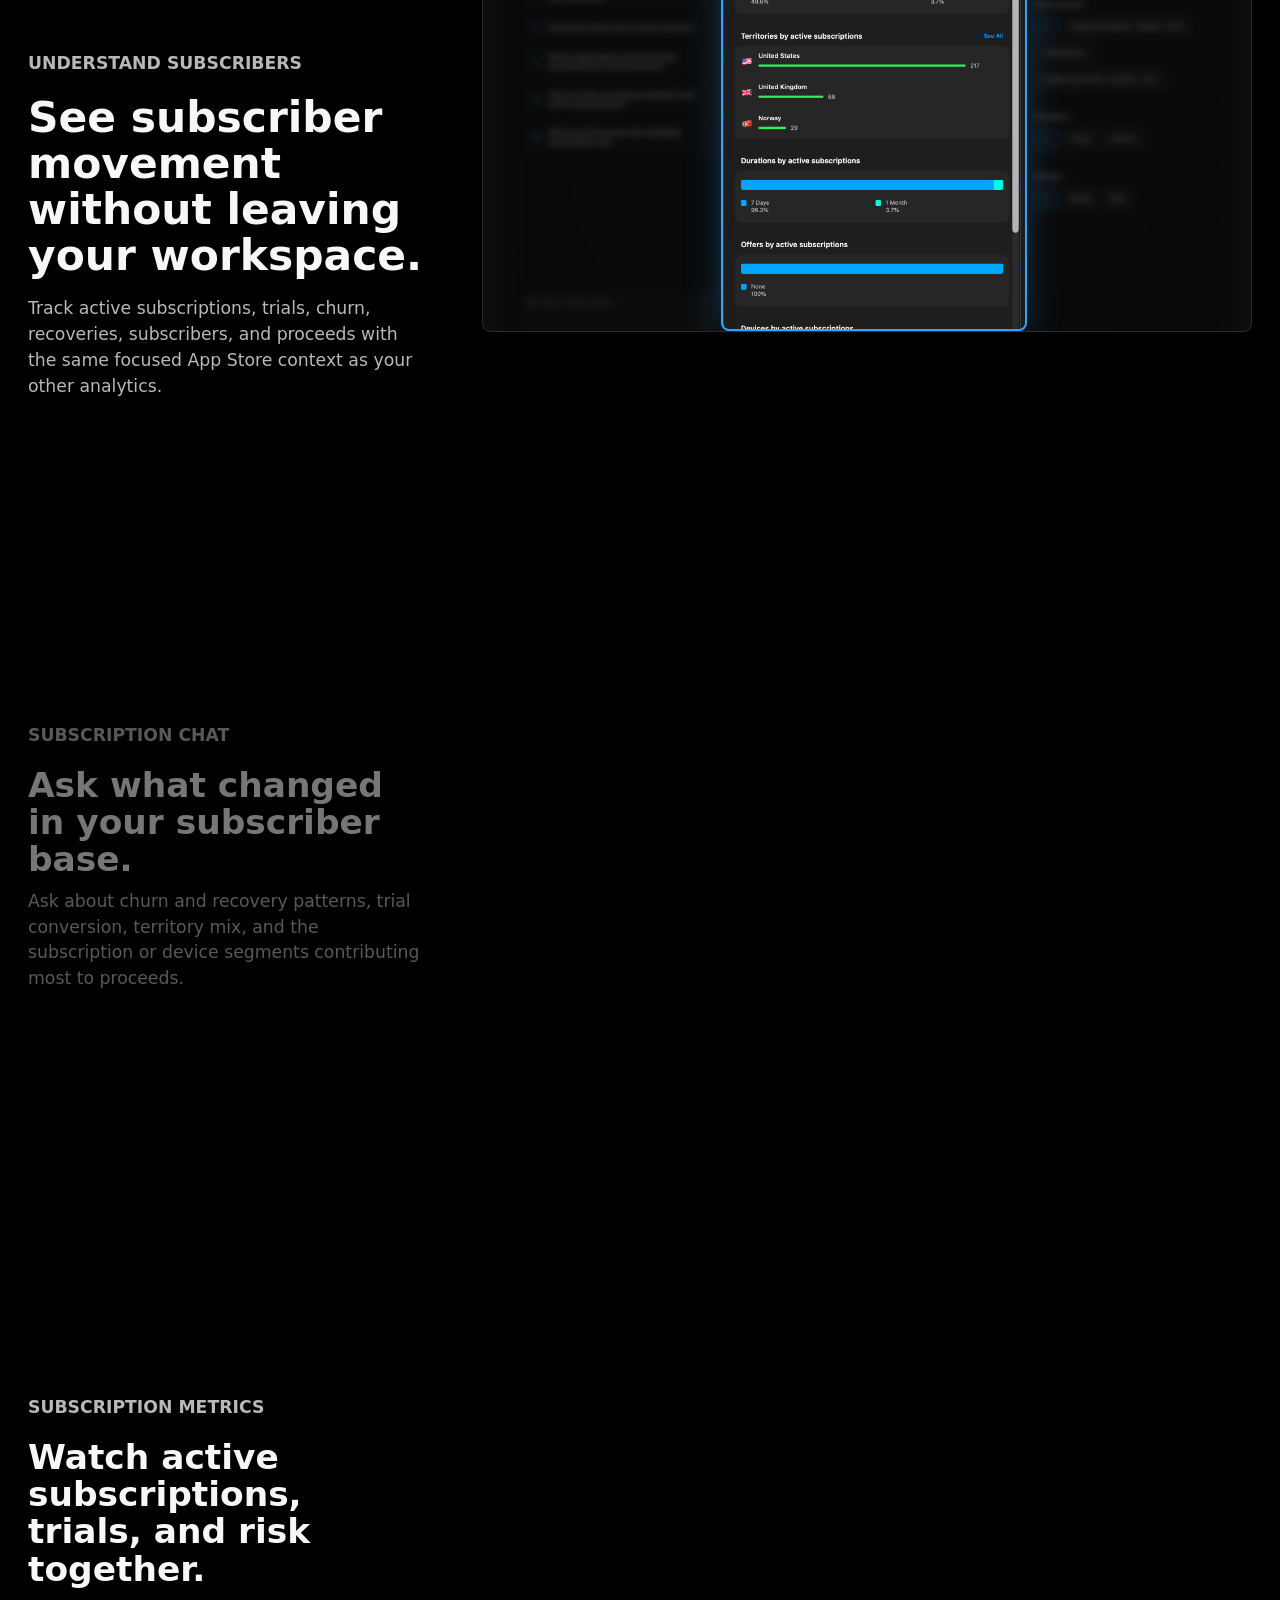
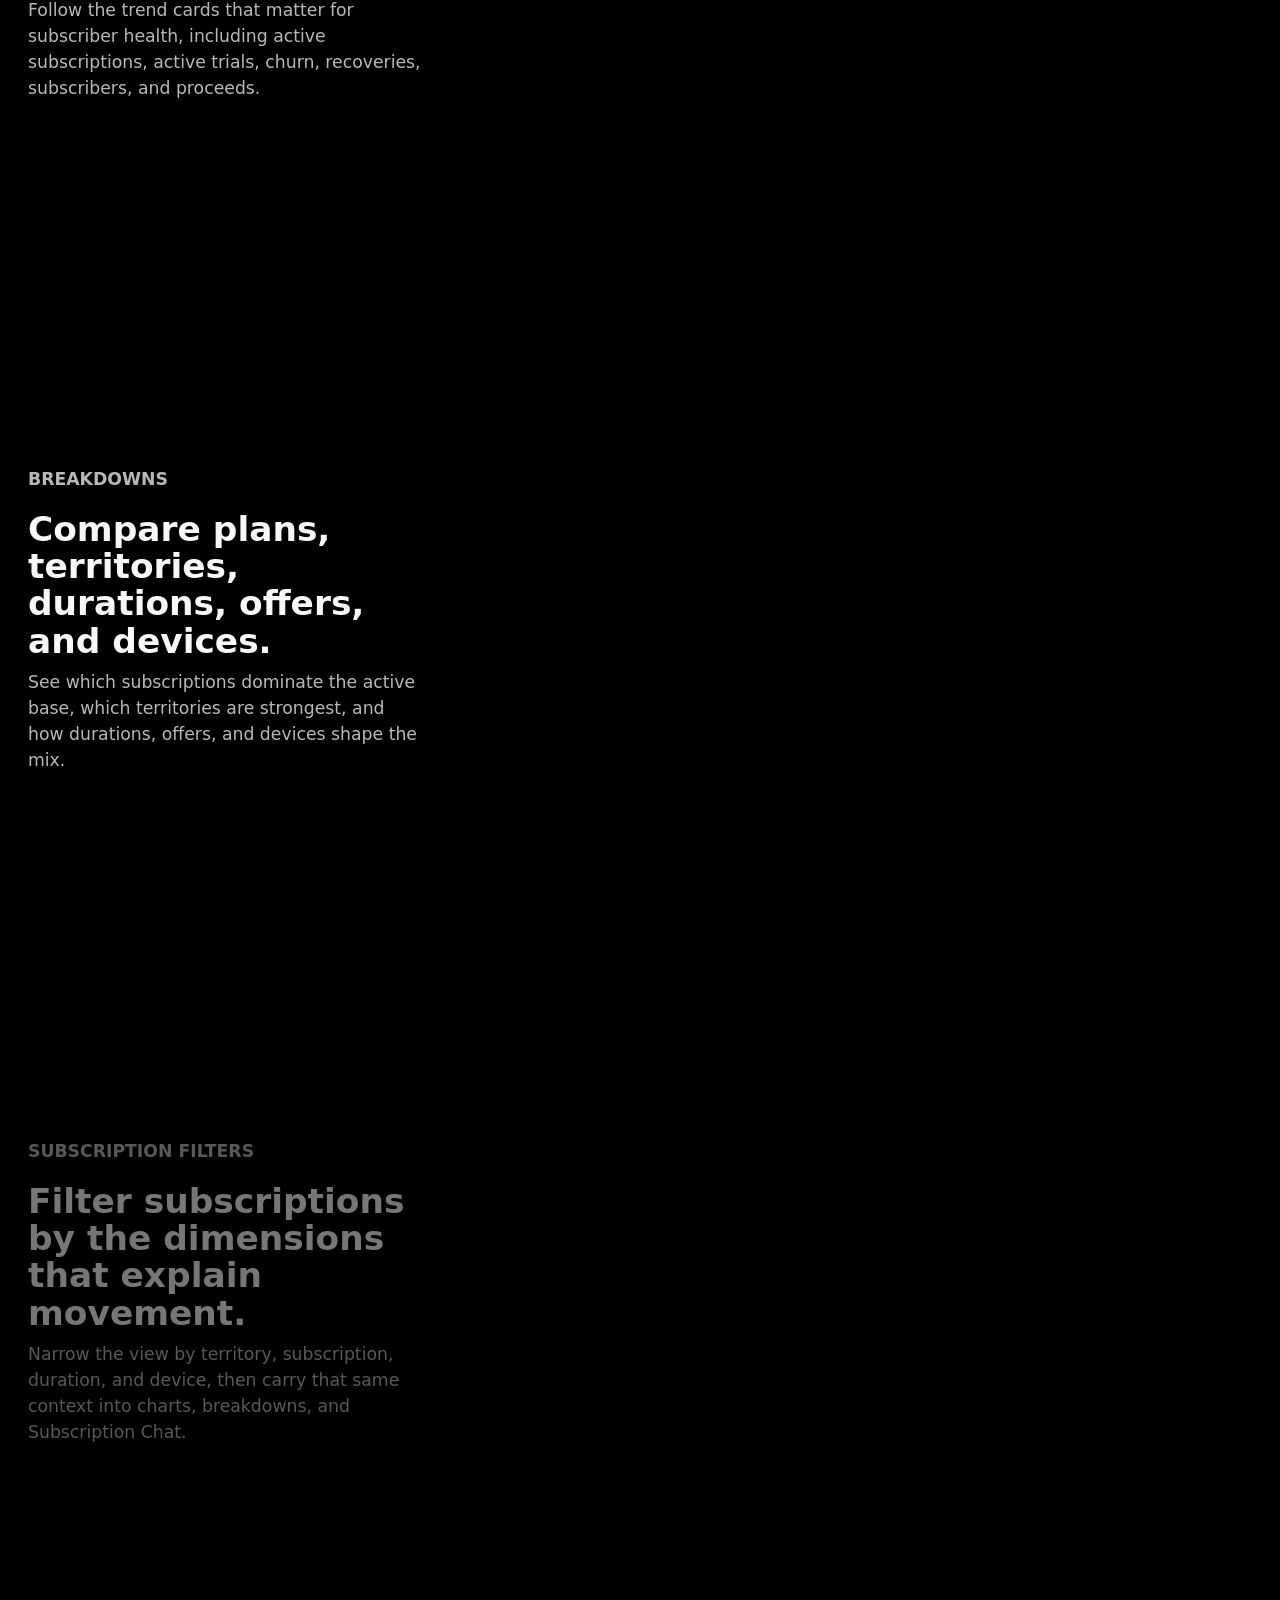
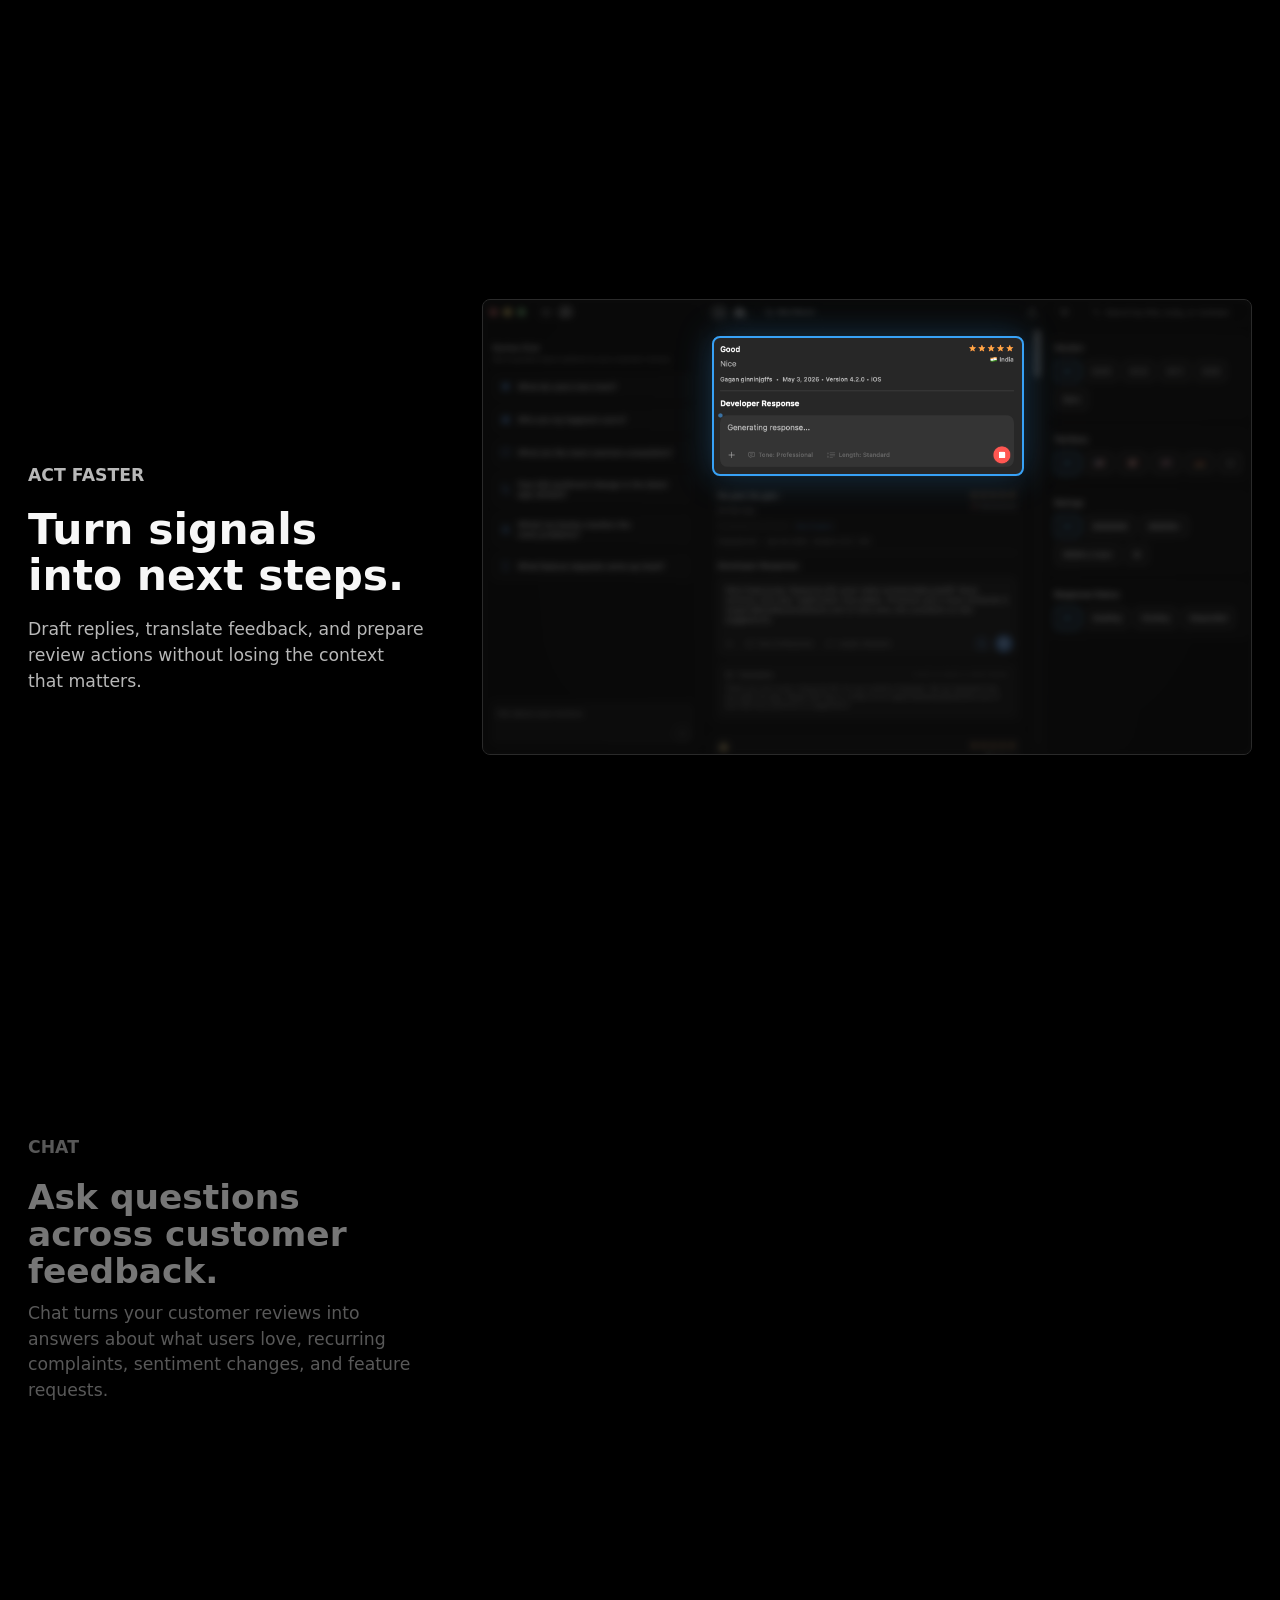
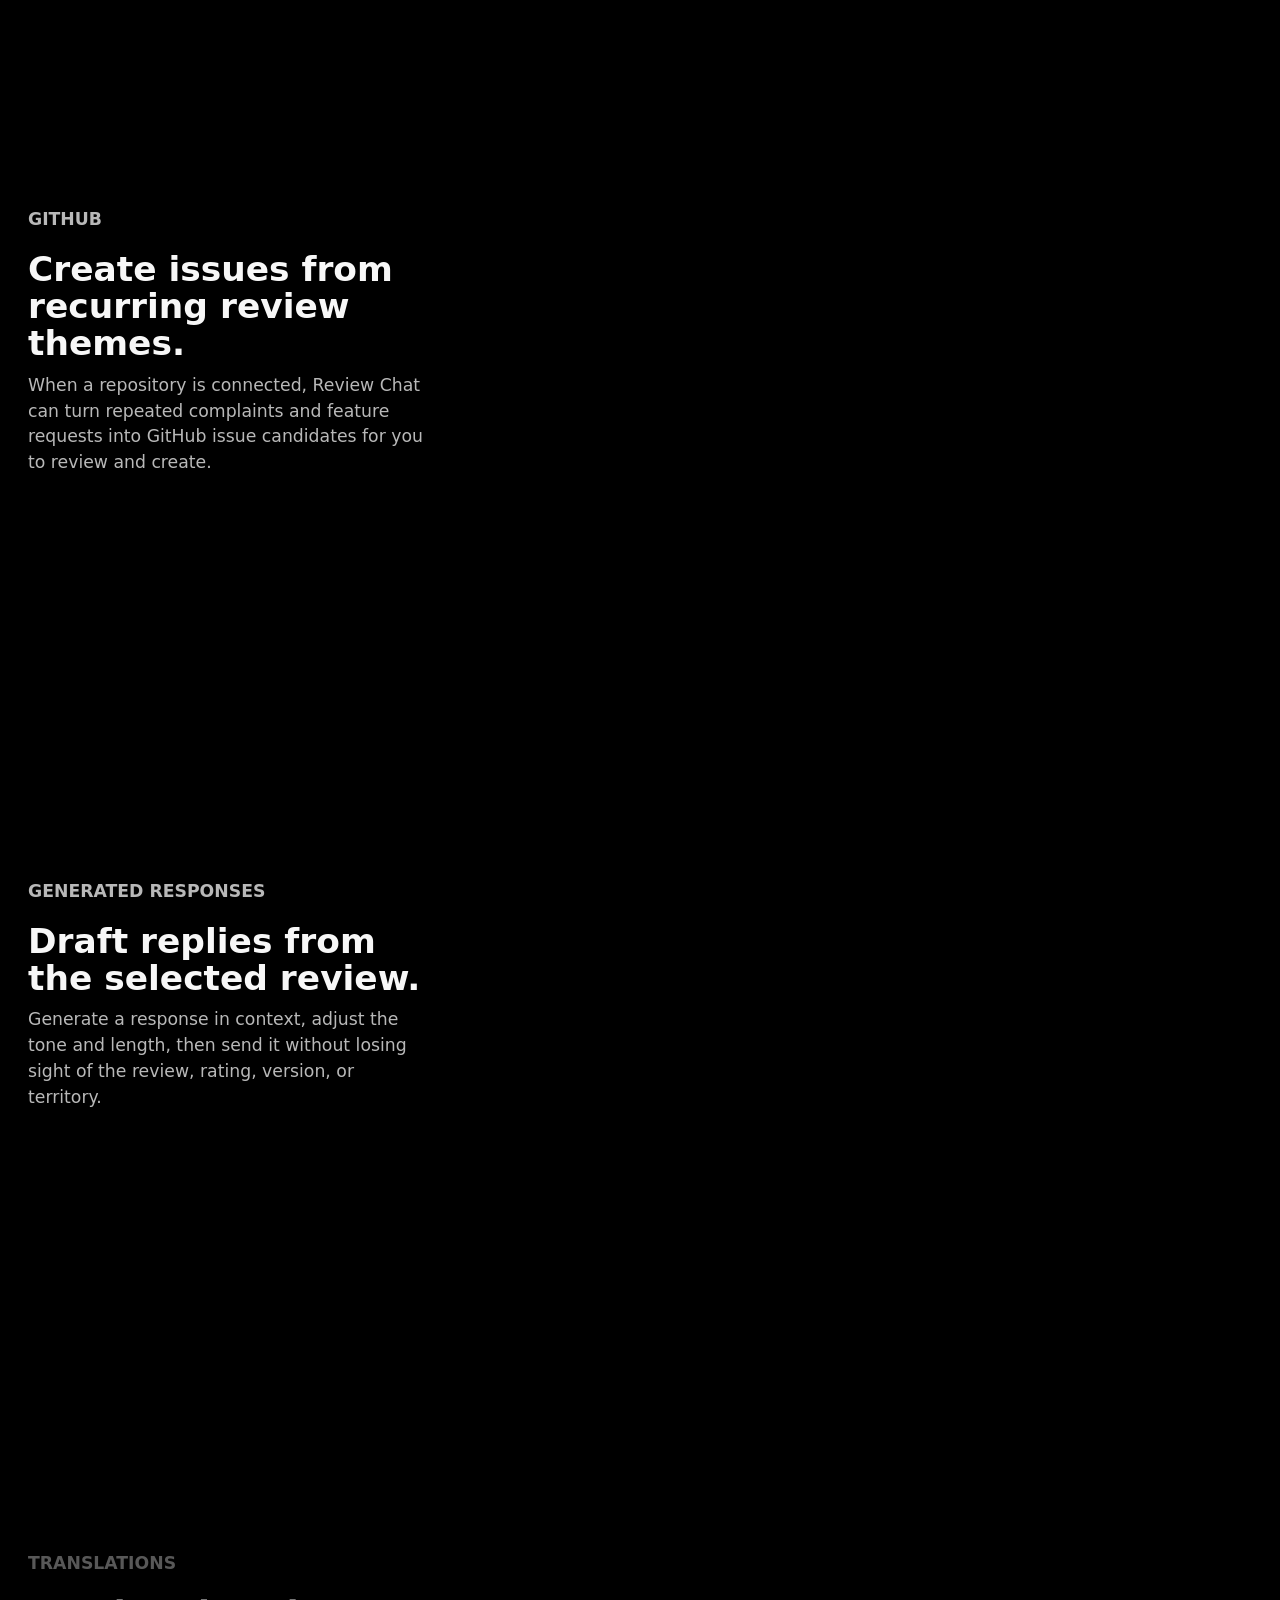
==== commit 76805e35: "Add social metadata for Insights for Apps" ====
--- a/index.html
+++ b/index.html
@@ -10,12 +10,24 @@
     >
     <meta name="theme-color" content="#000000">
     <meta property="og:title" content="Insights for Apps">
+    <meta property="og:url" content="https://www.insightsforapps.com/">
     <meta
       property="og:description"
       content="A native iPhone, iPad, and Mac workspace for understanding App Store reviews, responding faster, and tracking revenue, purchases, acquisition, and subscriptions."
     >
     <meta property="og:type" content="website">
-    <meta property="og:image" content="assets/hero-macbook-pro-14.png">
+    <meta property="og:image" content="https://www.insightsforapps.com/assets/hero-macbook-pro-14.png">
+    <meta property="og:image:width" content="1216">
+    <meta property="og:image:height" content="735">
+    <meta property="og:image:alt" content="Insights for Apps acquisition workspace shown on a MacBook Pro.">
+    <meta name="twitter:card" content="summary_large_image">
+    <meta name="twitter:title" content="Insights for Apps">
+    <meta
+      name="twitter:description"
+      content="A native iPhone, iPad, and Mac workspace for understanding App Store reviews, responding faster, and tracking revenue, purchases, acquisition, and subscriptions."
+    >
+    <meta name="twitter:image" content="https://www.insightsforapps.com/assets/hero-macbook-pro-14.png">
+    <meta name="twitter:image:alt" content="Insights for Apps acquisition workspace shown on a MacBook Pro.">
     <link rel="icon" href="assets/app-icon.png">
     <link rel="apple-touch-icon" href="assets/app-icon.png">
     <link rel="stylesheet" href="styles.css">
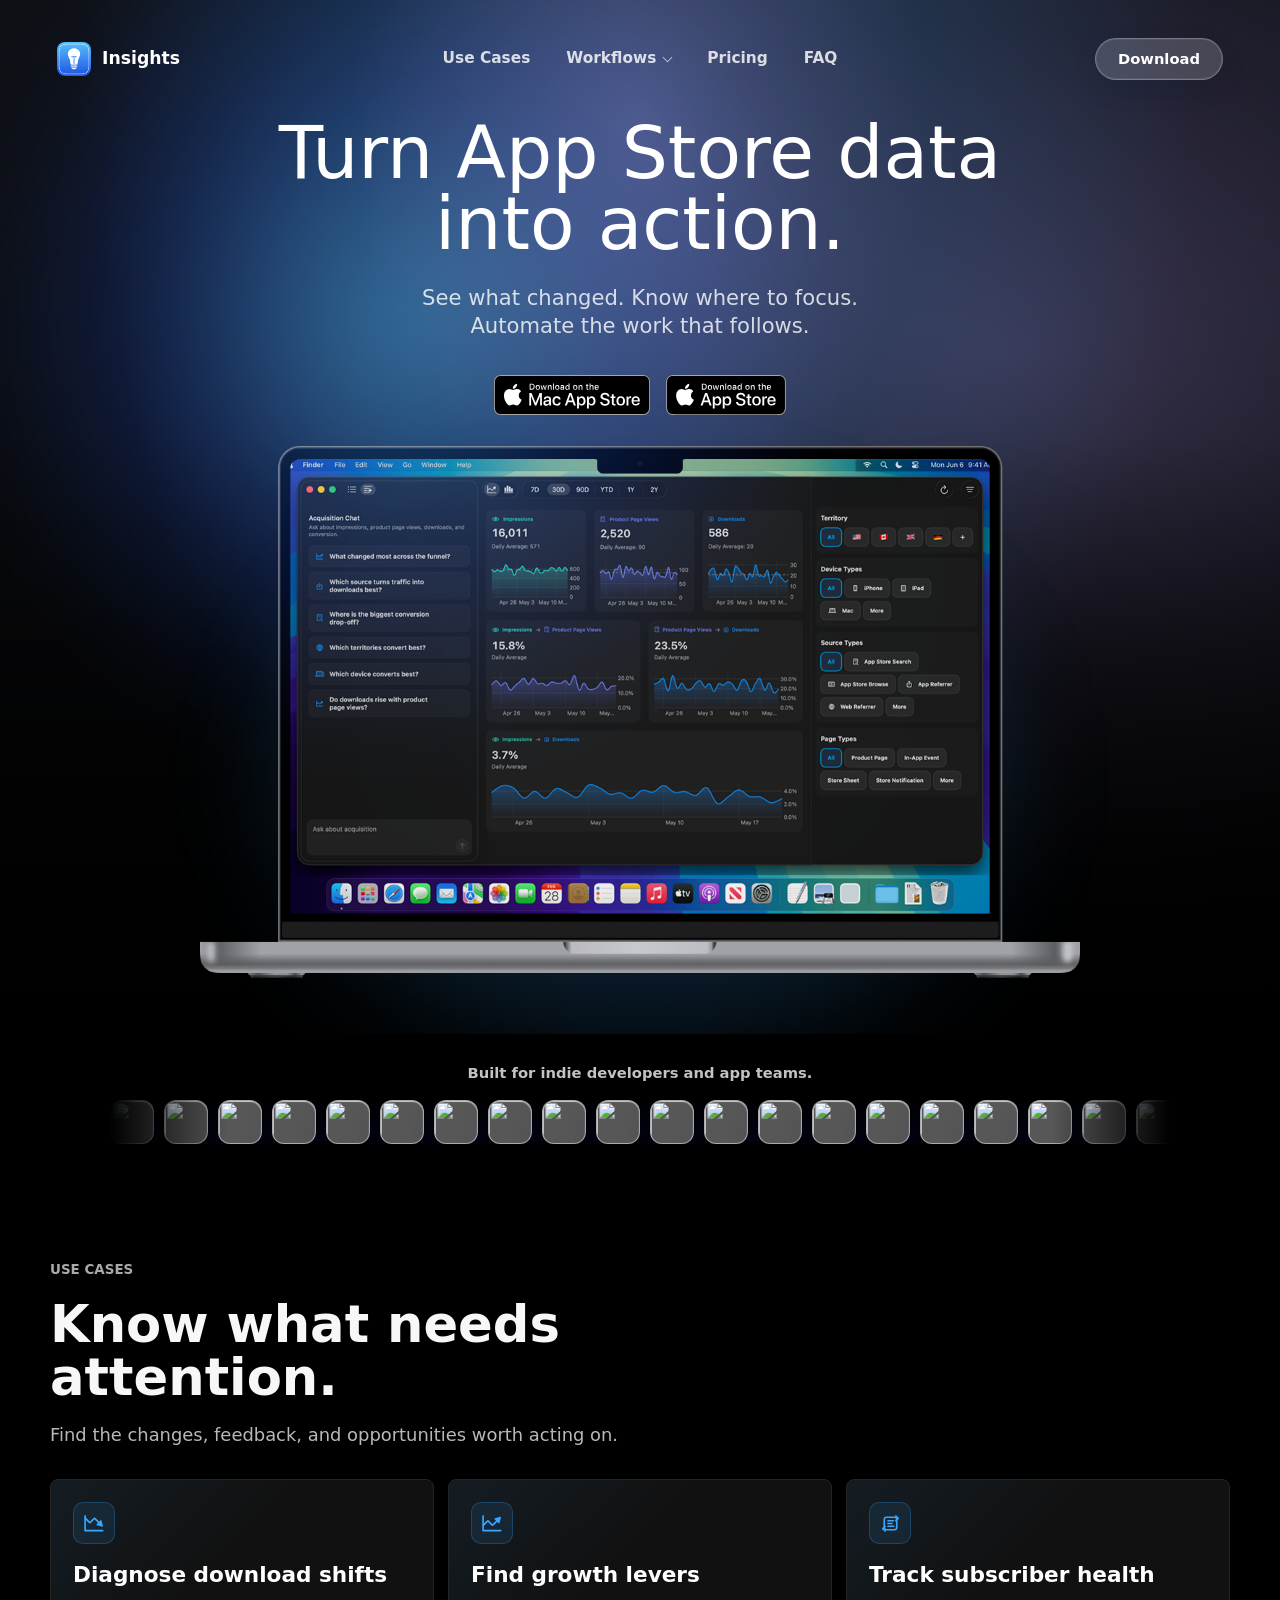
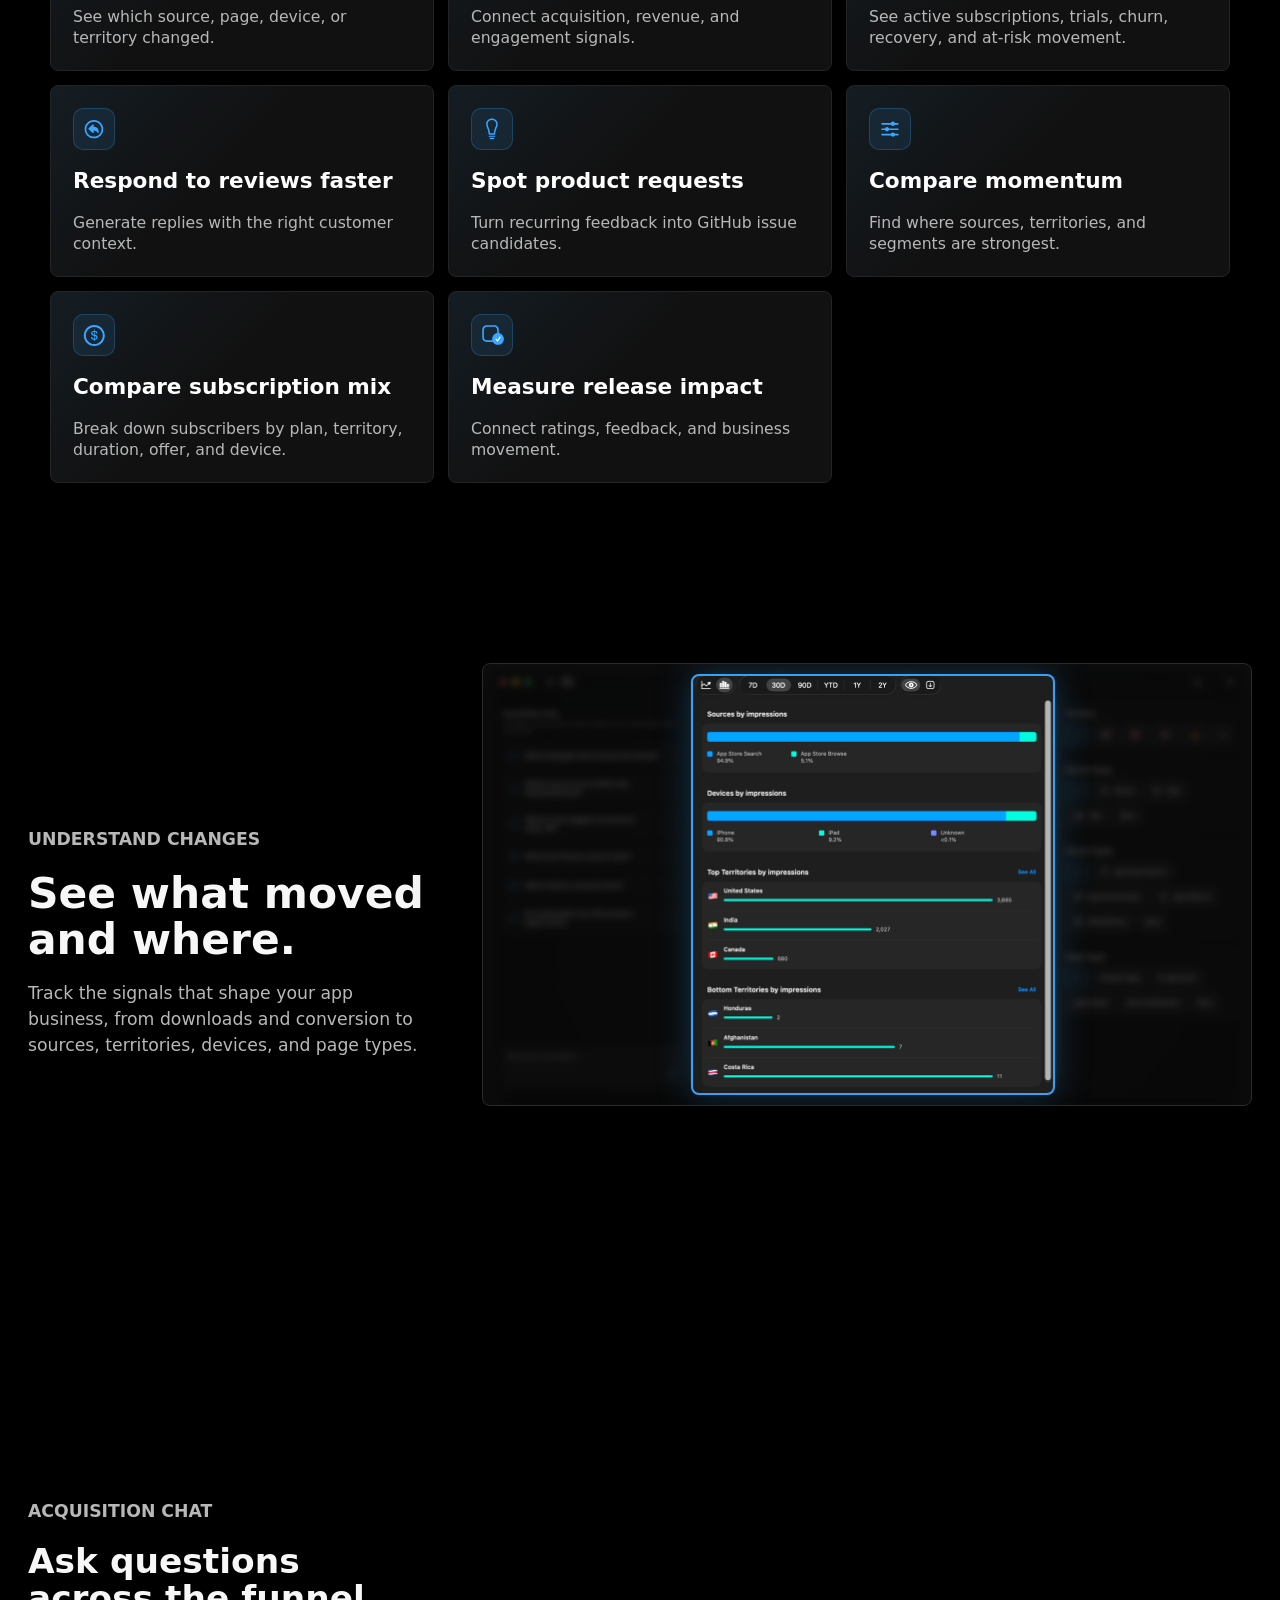
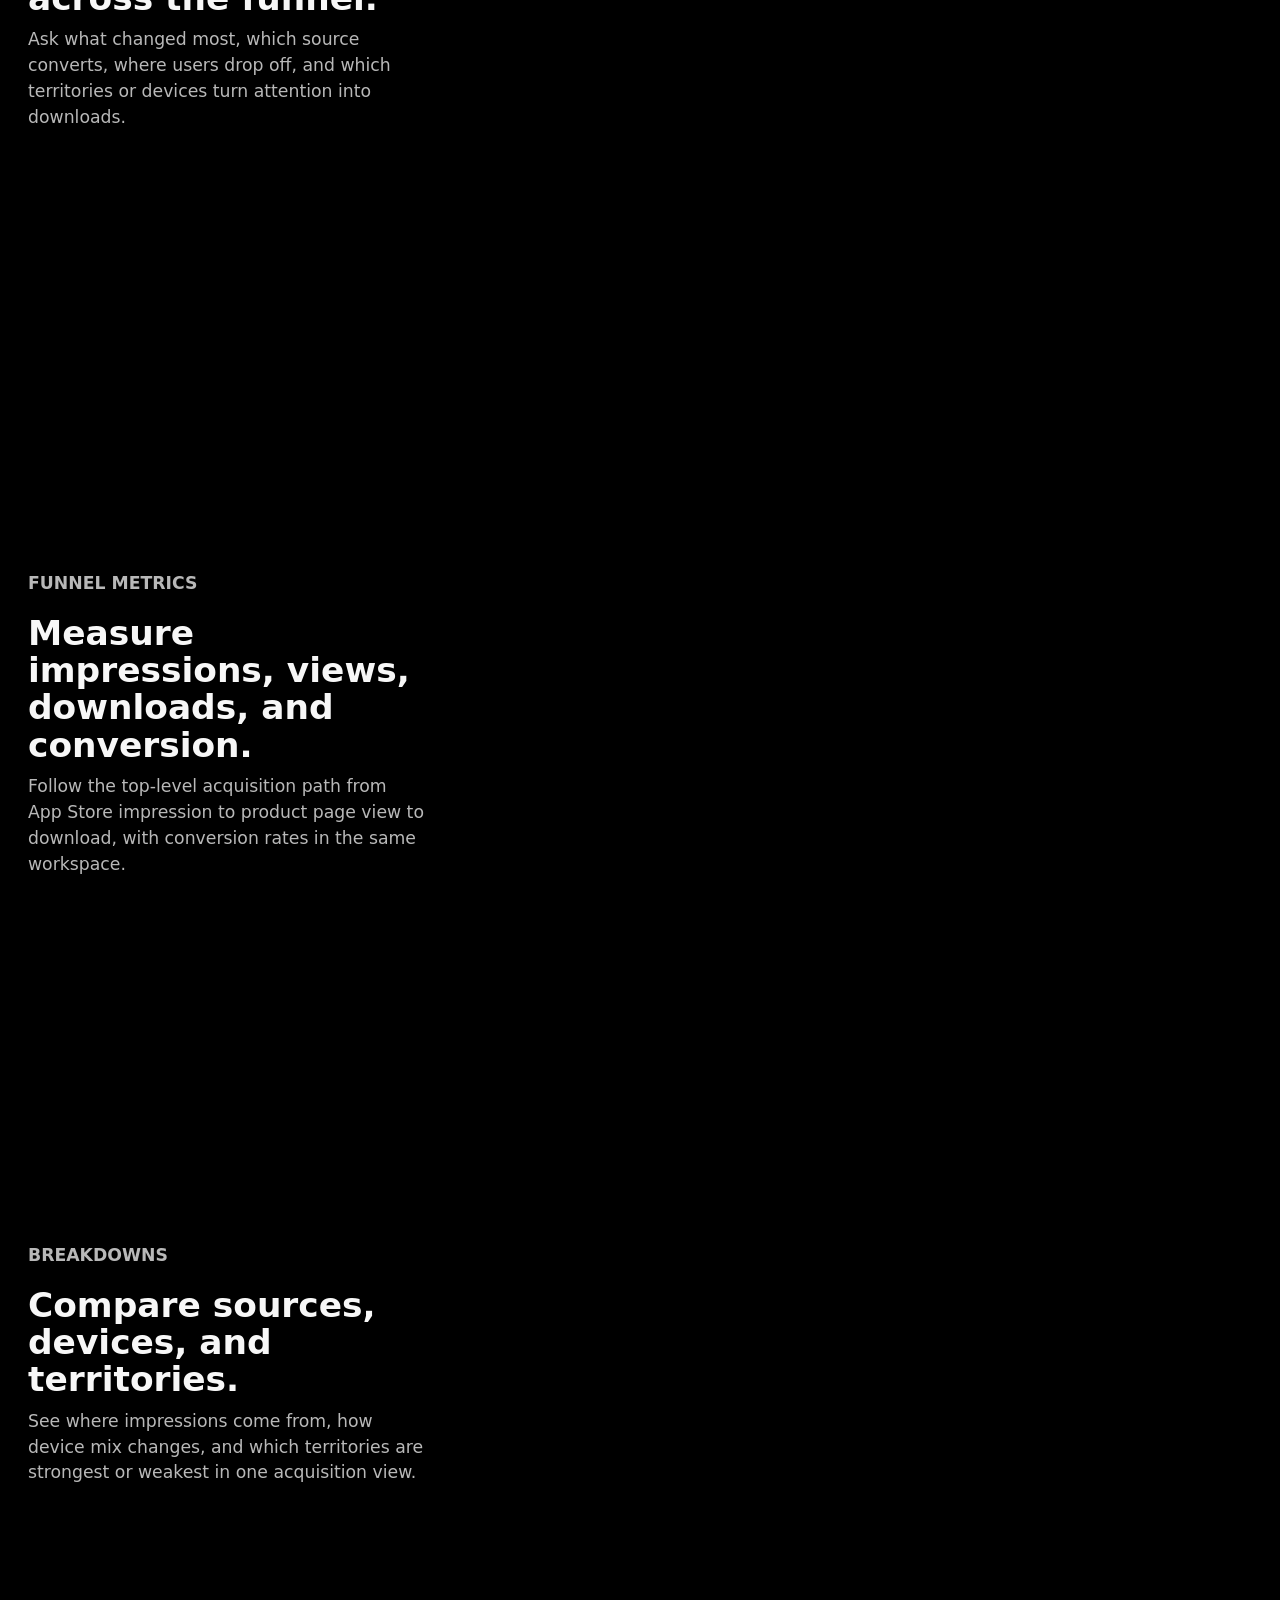
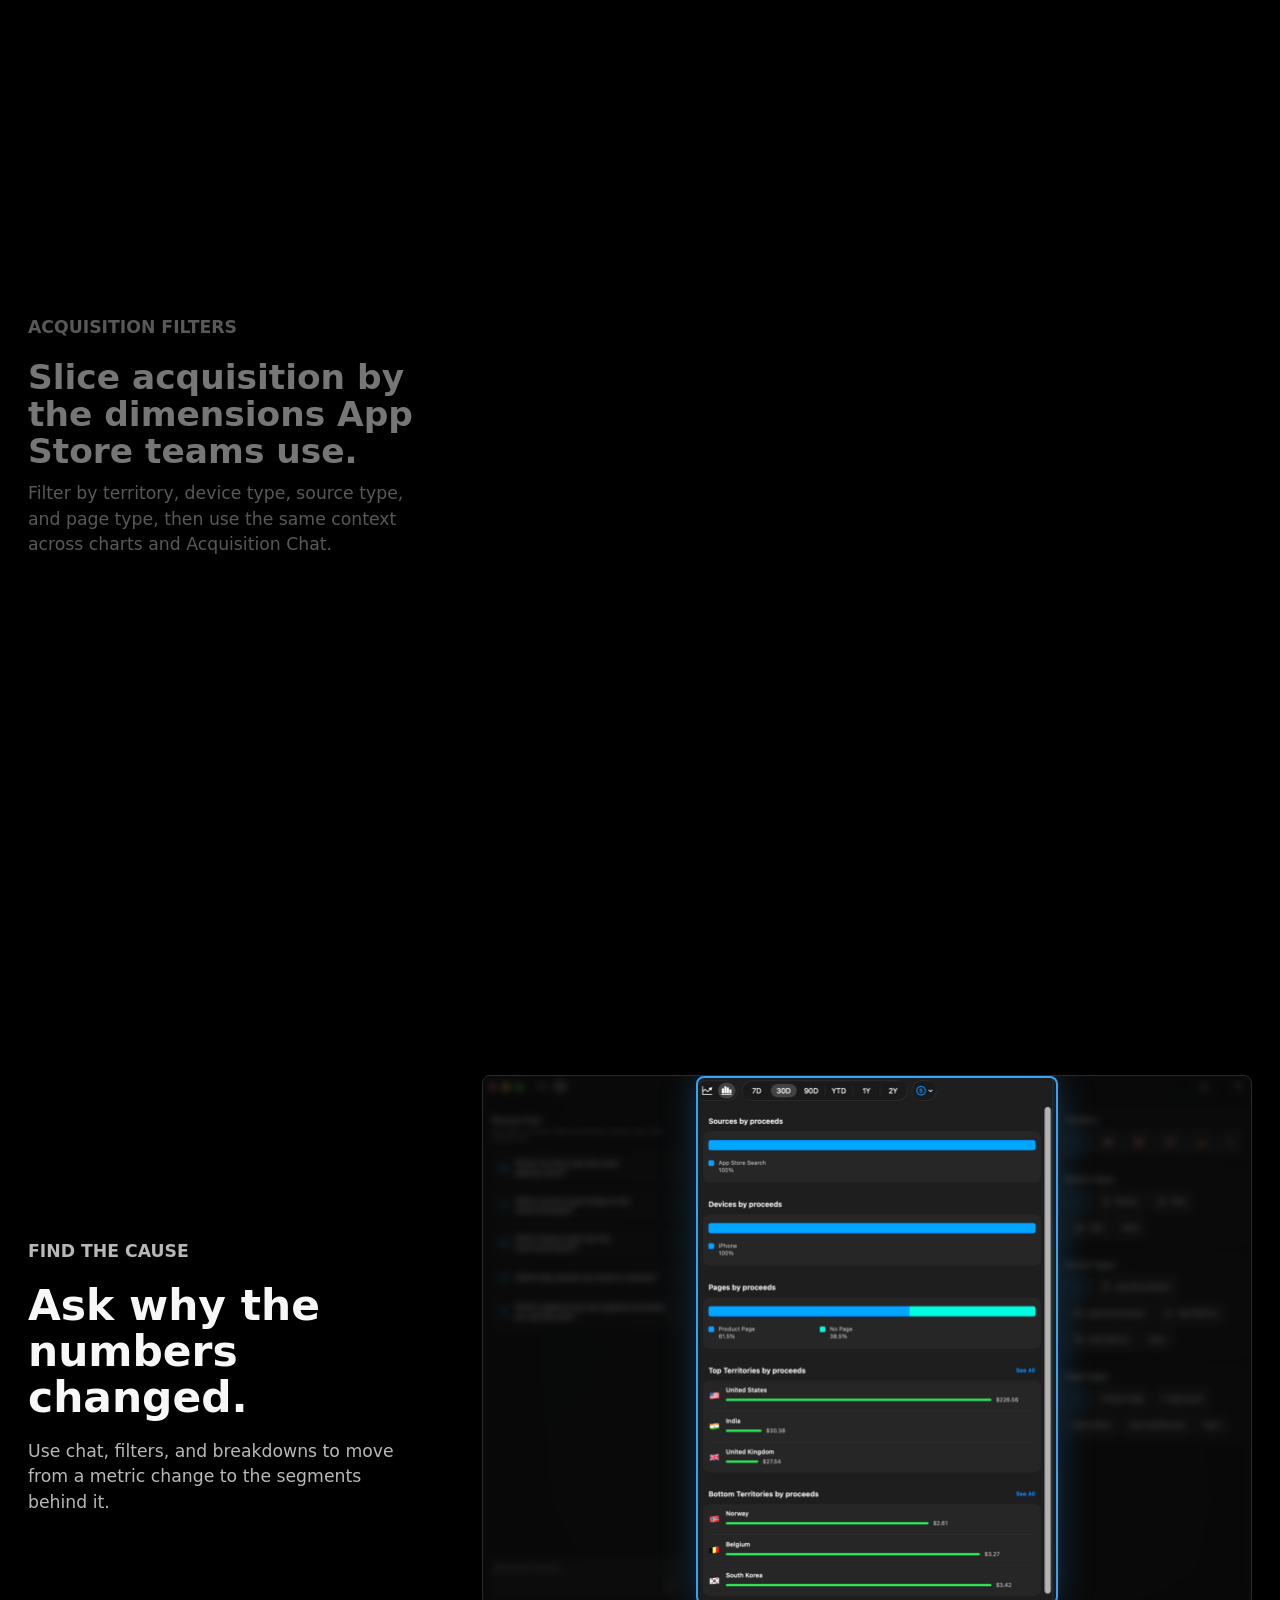
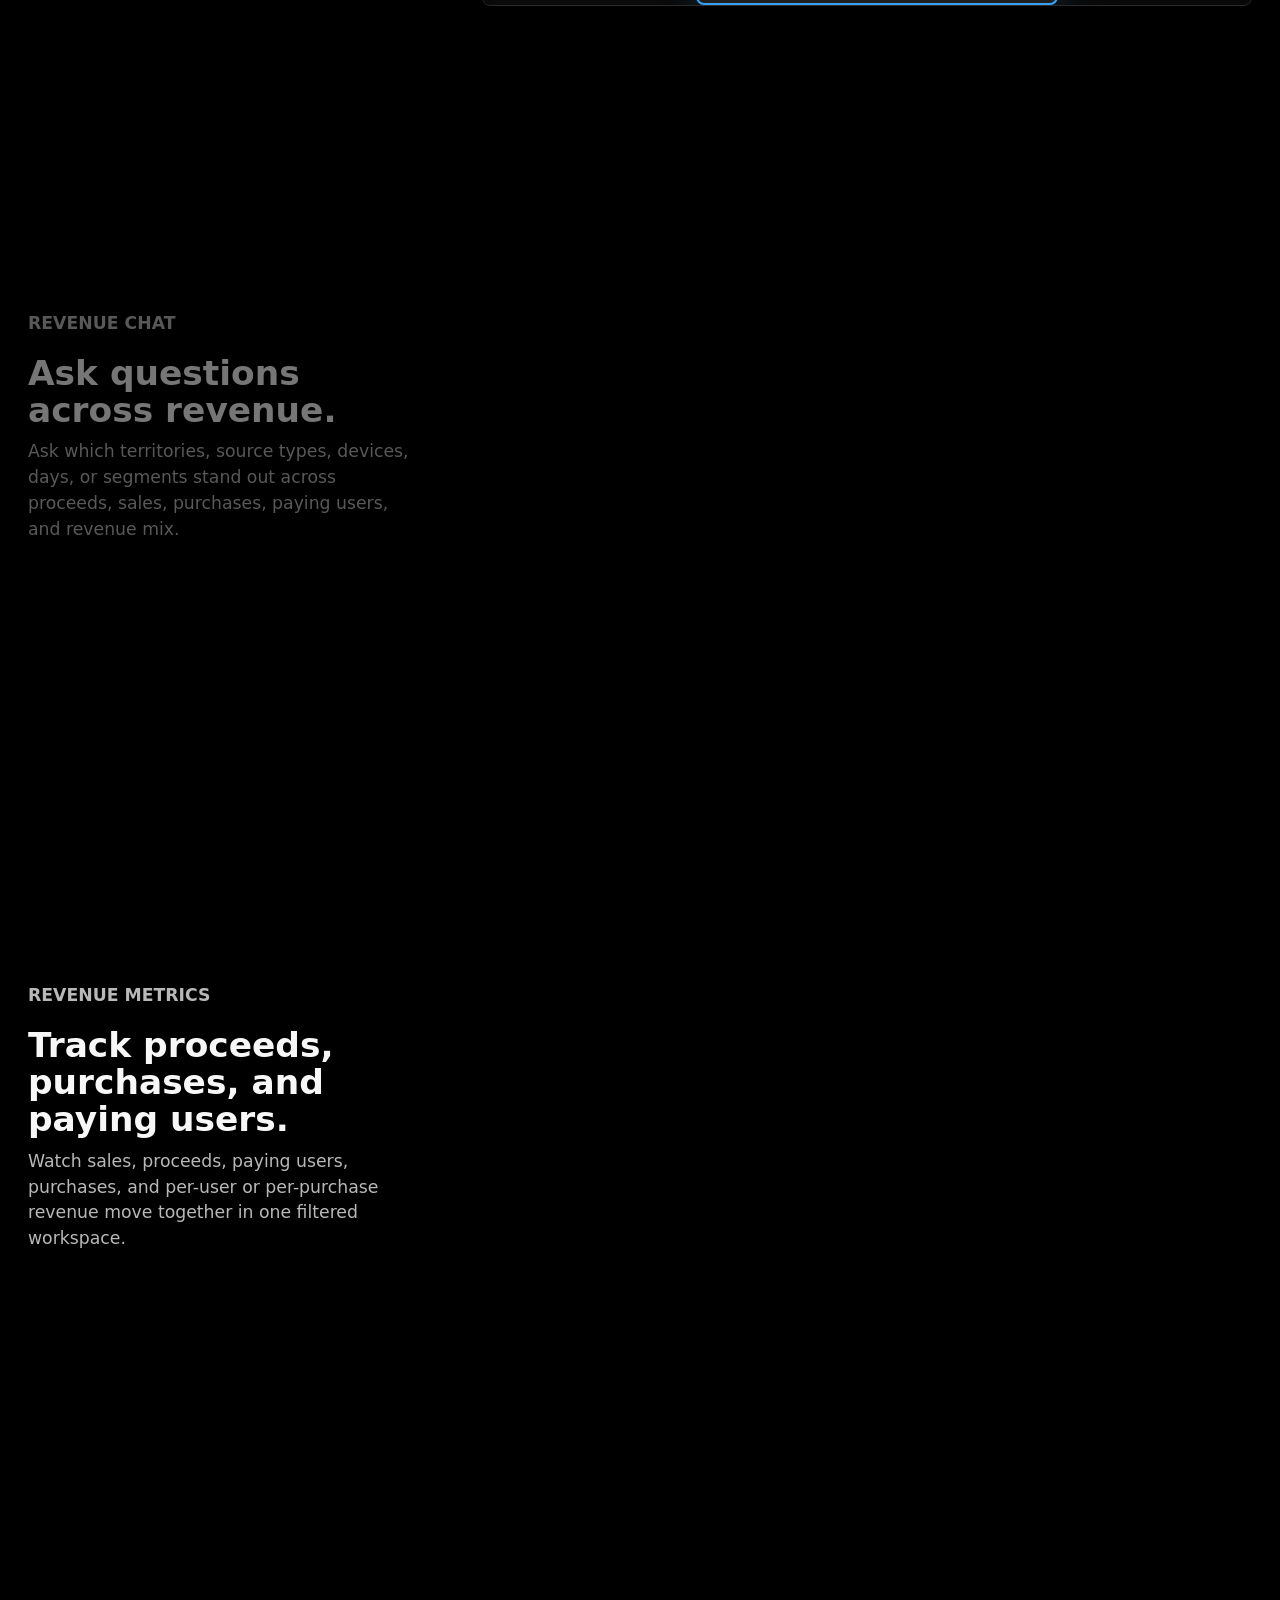
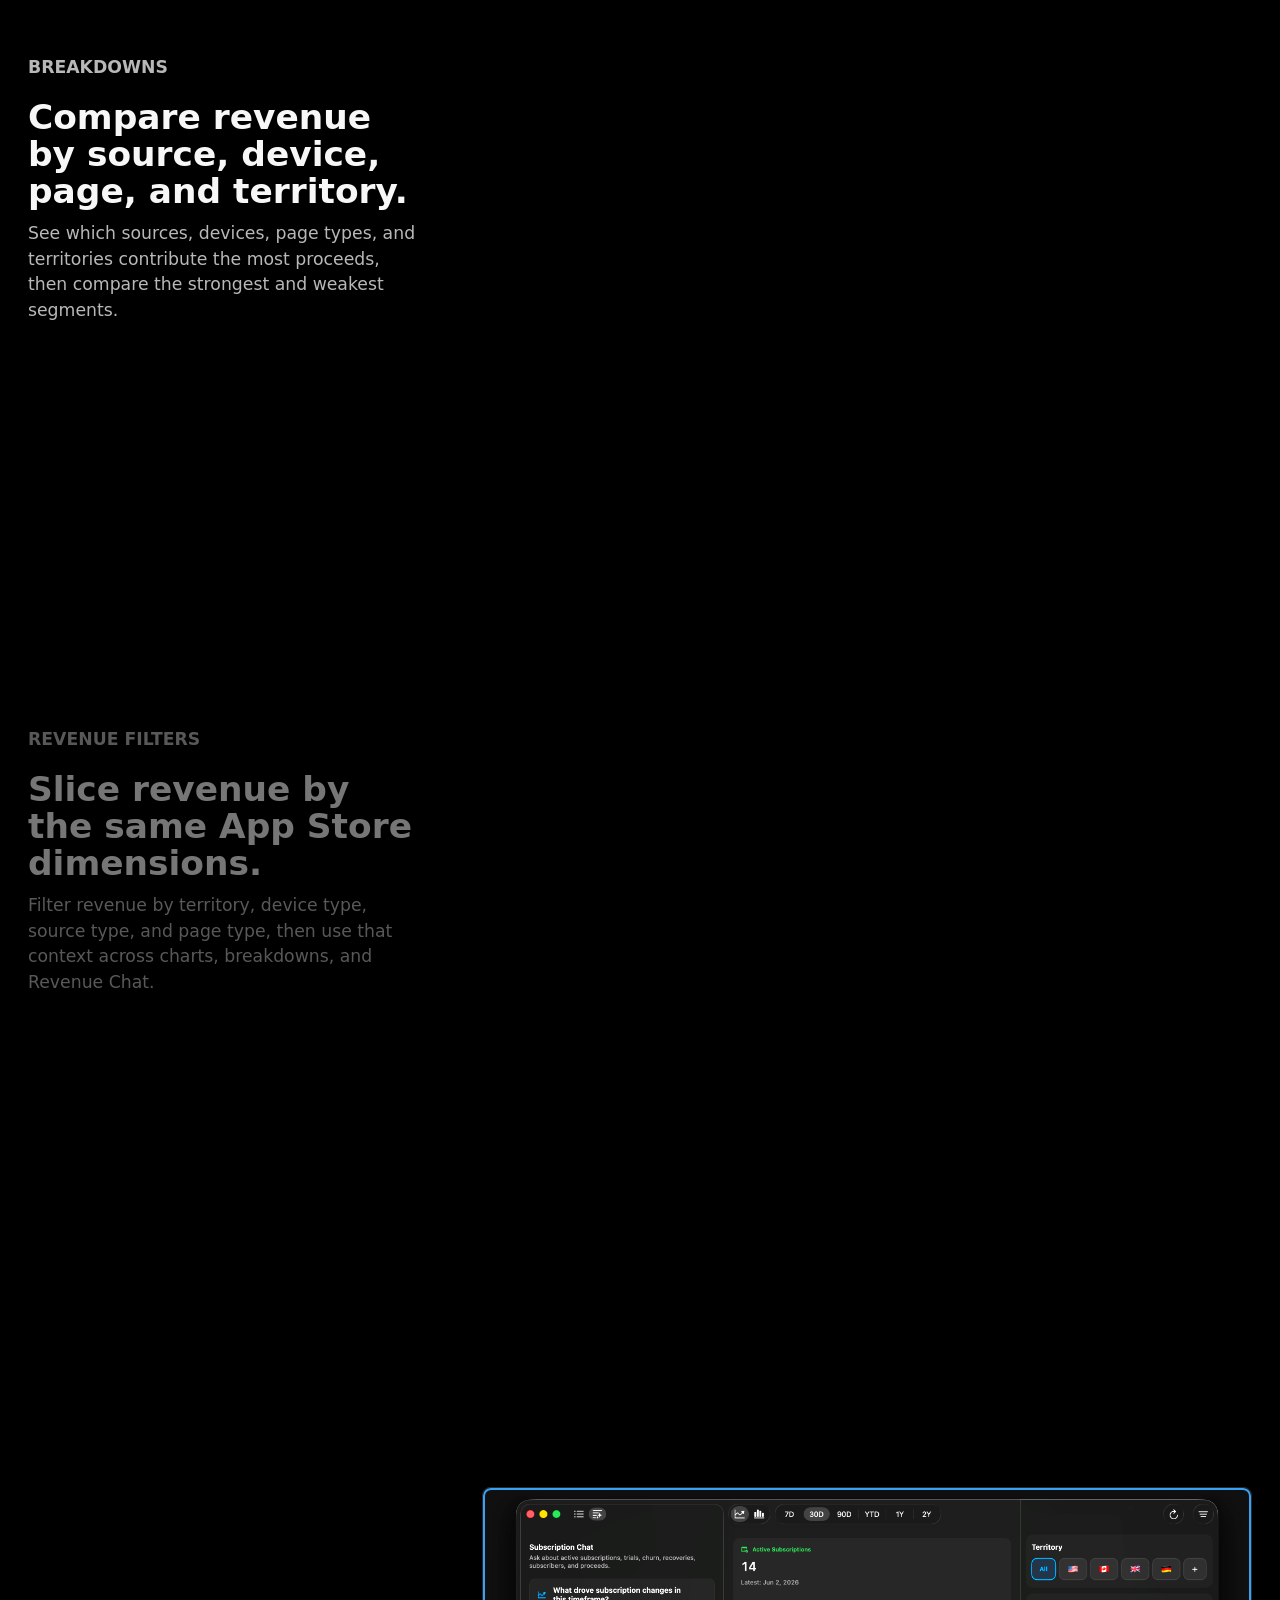
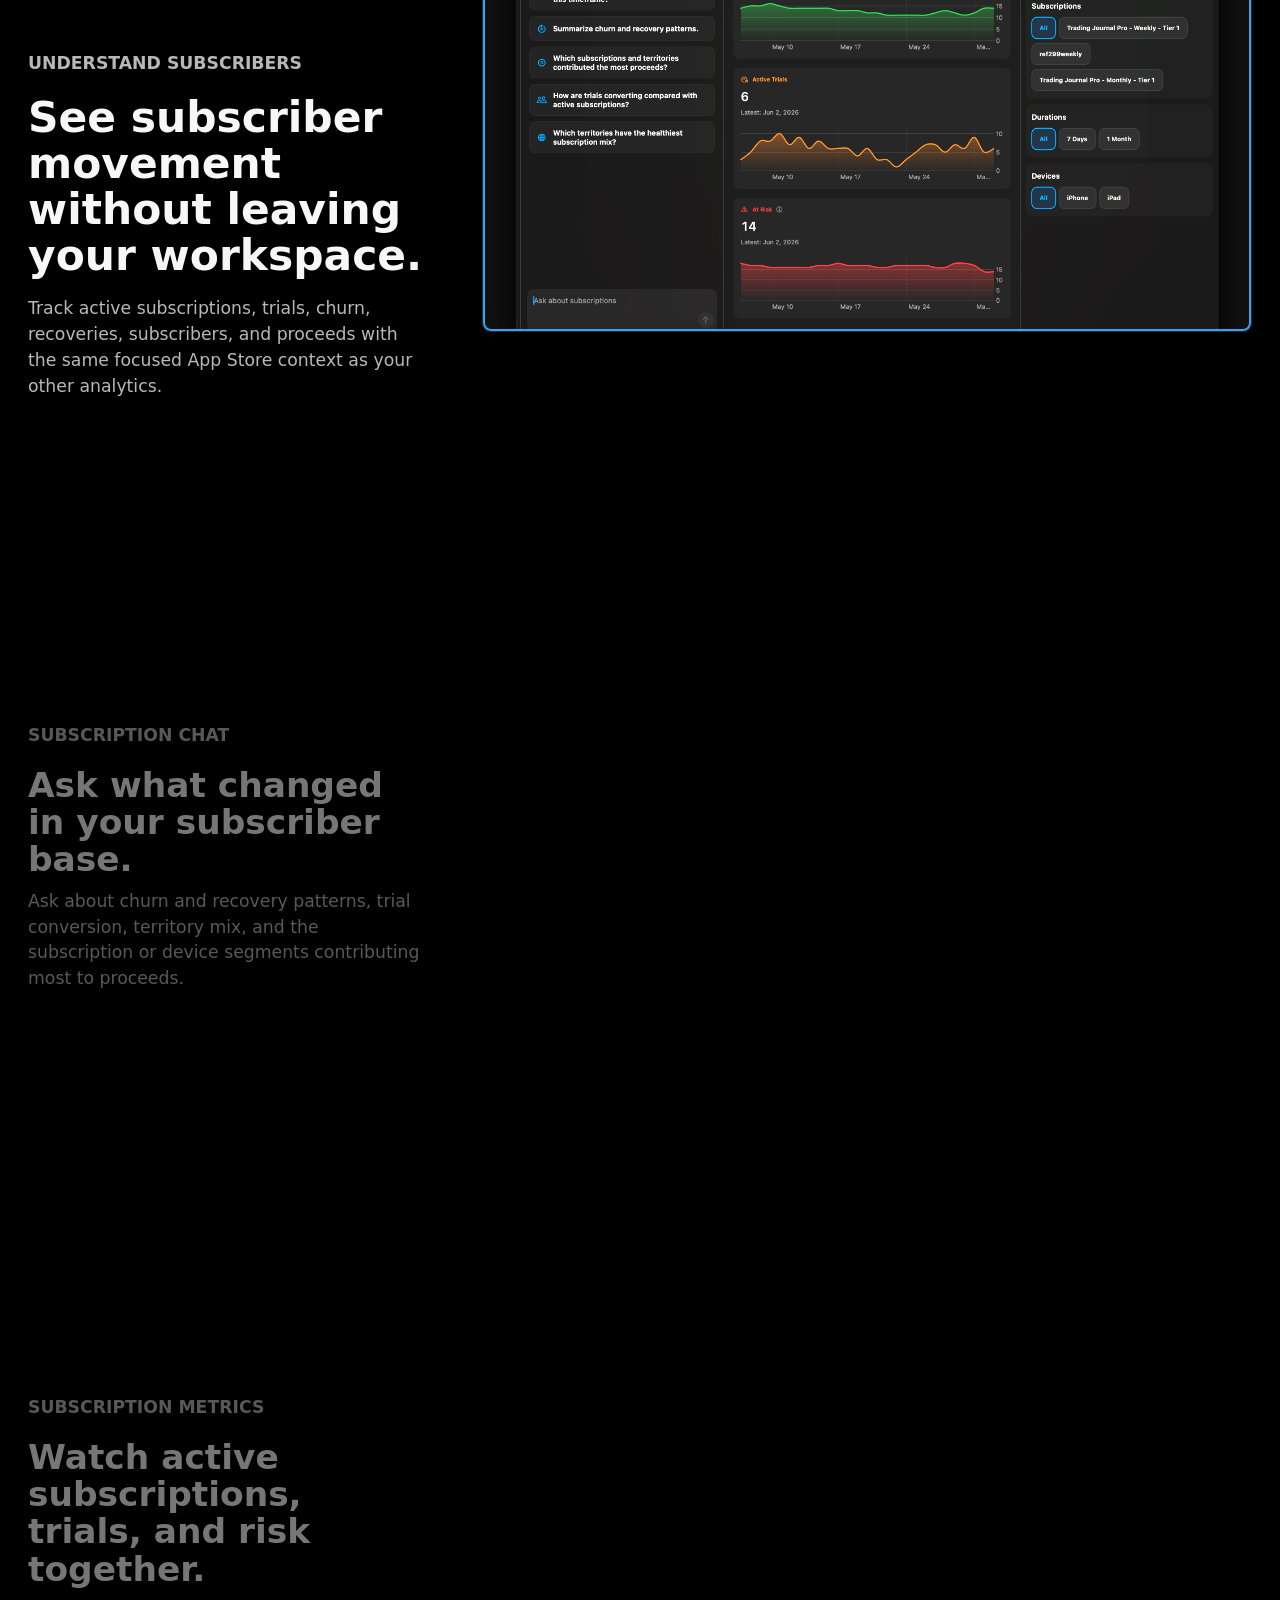
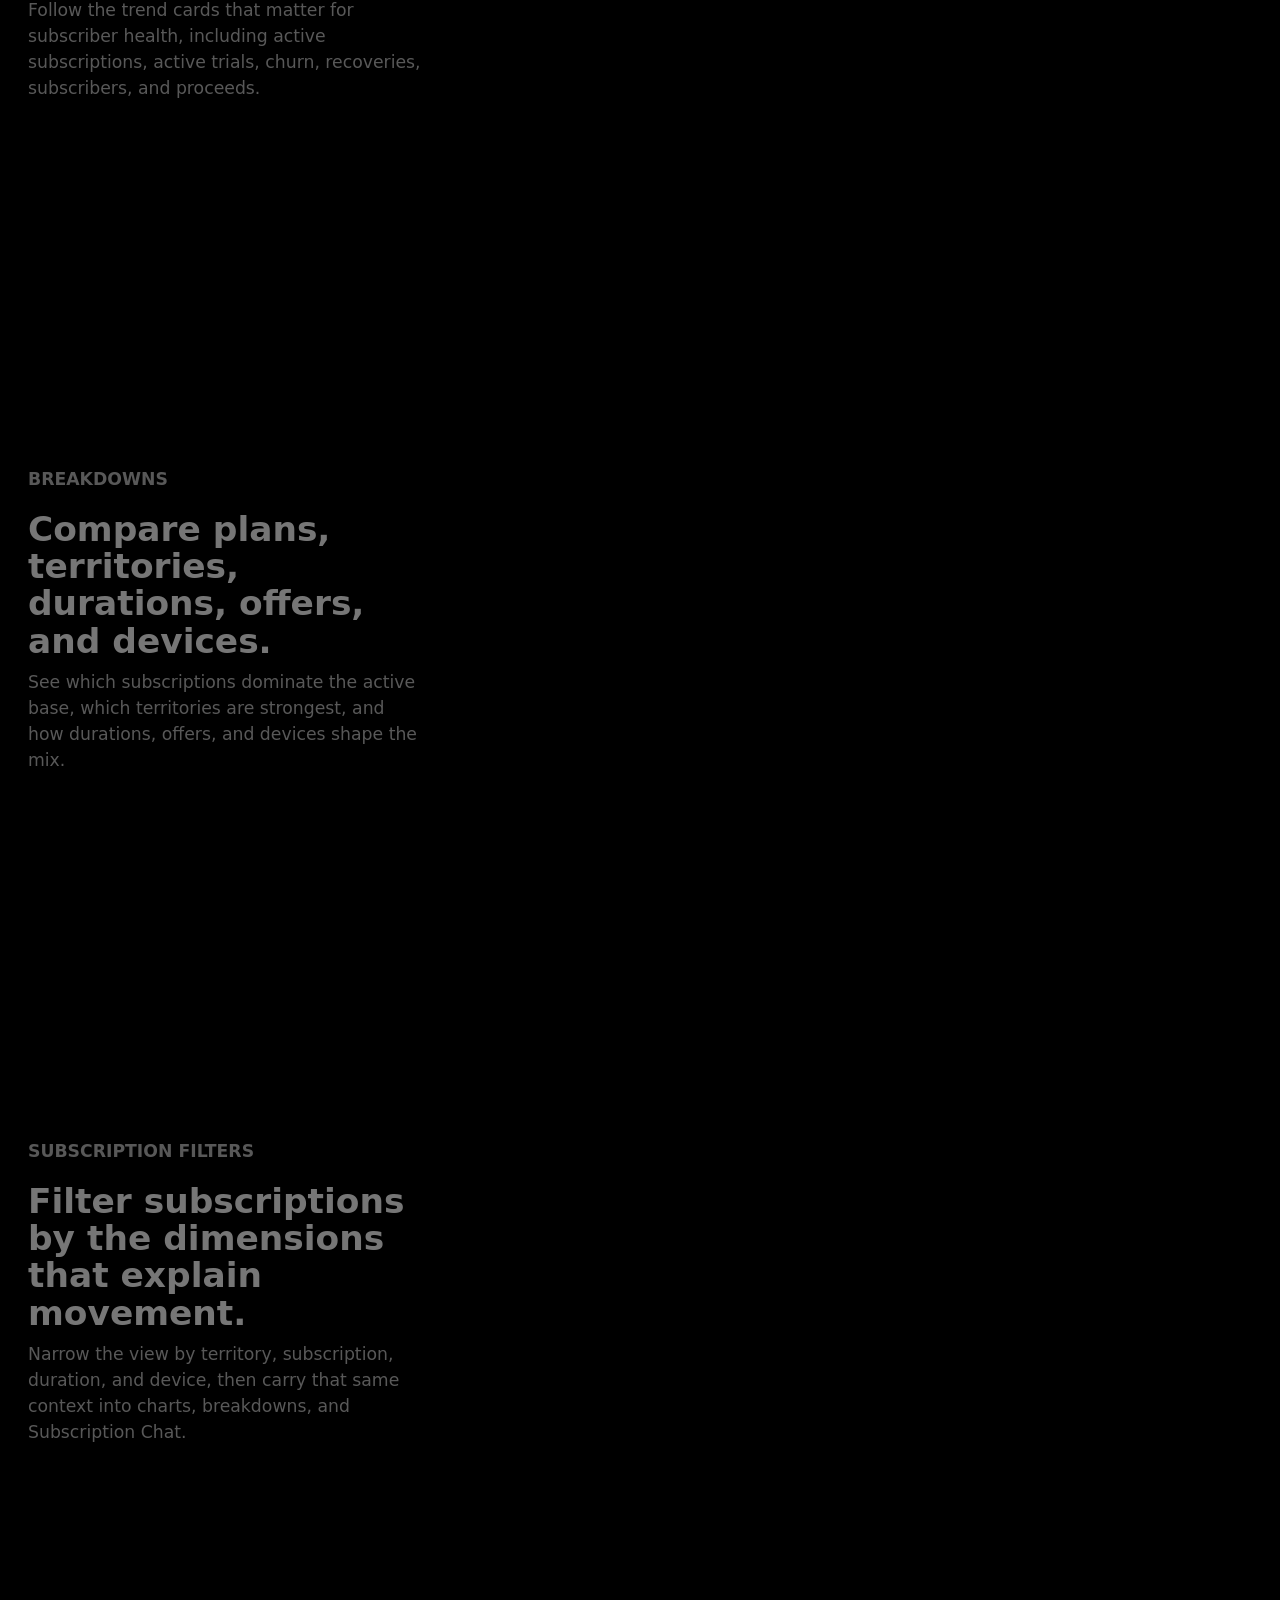
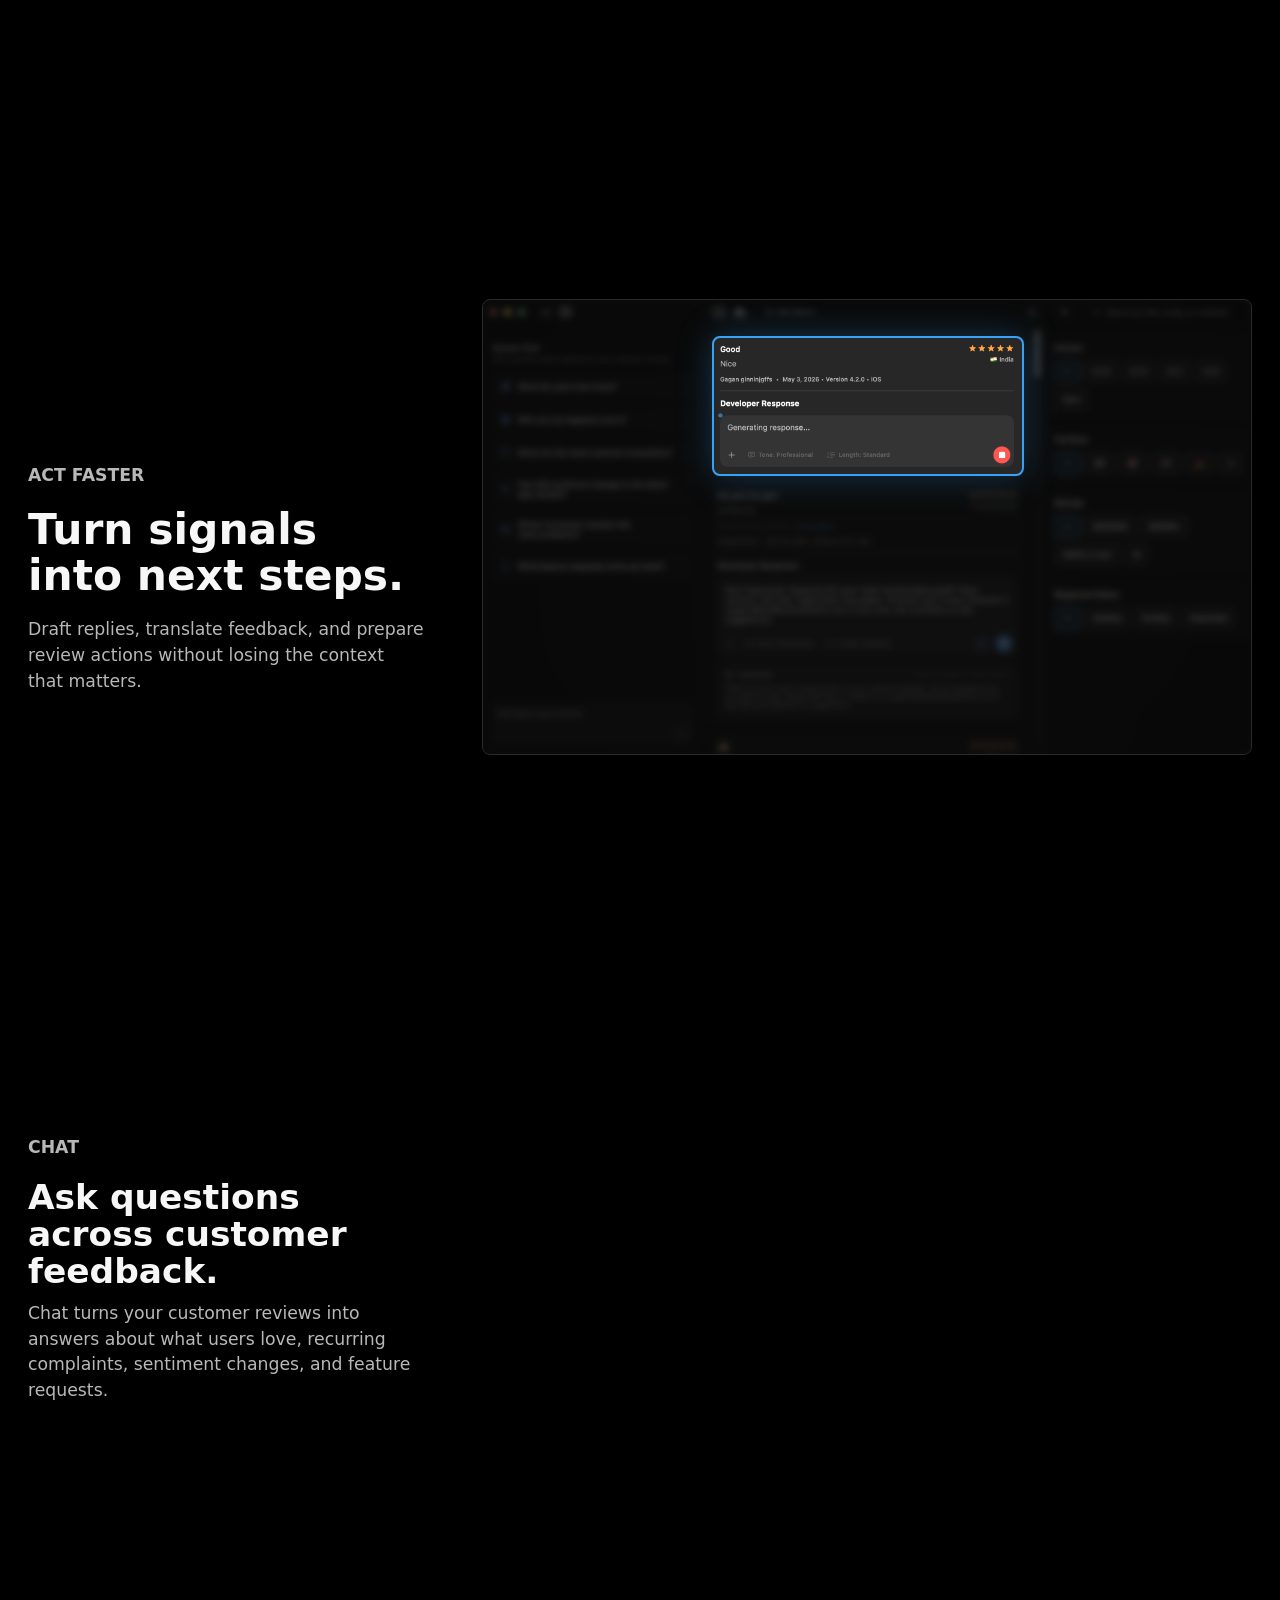
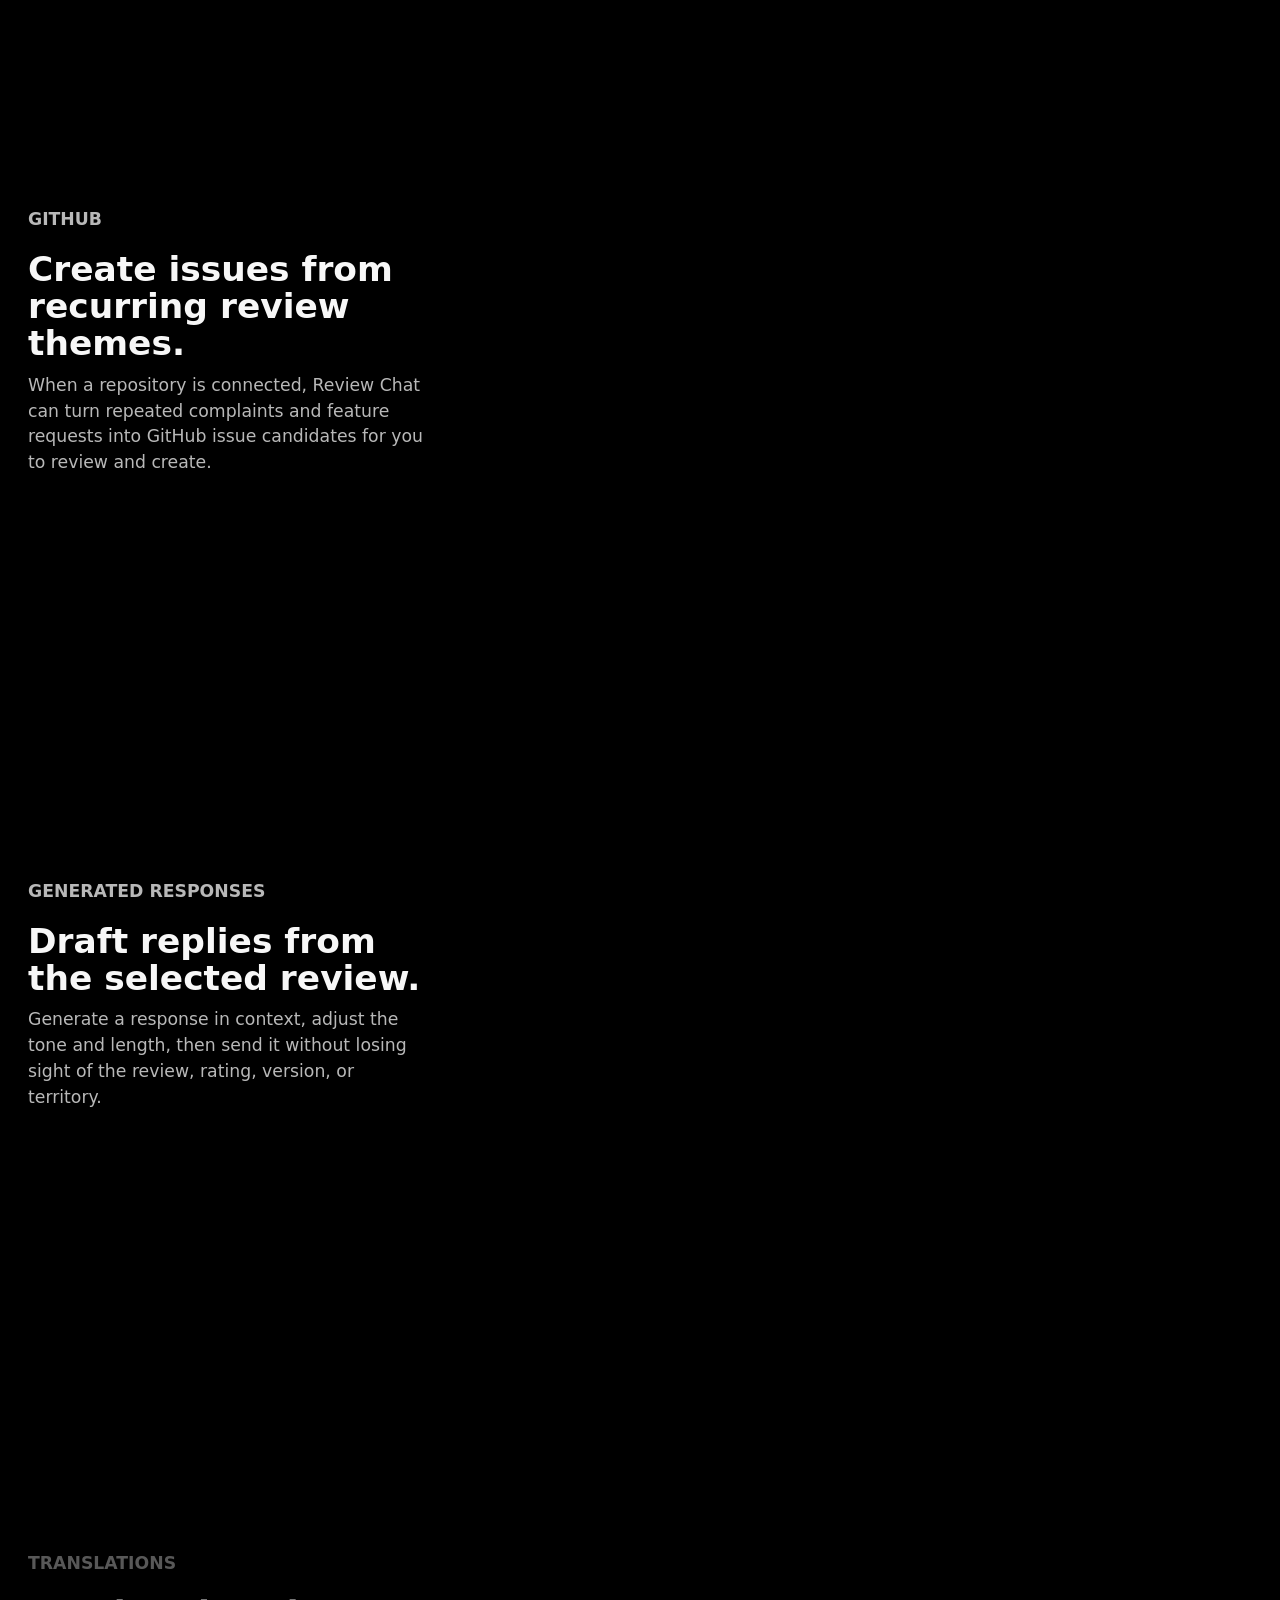
==== commit 1854b884: "Update social preview metadata" ====
--- a/index.html
+++ b/index.html
@@ -16,9 +16,10 @@
       content="A native iPhone, iPad, and Mac workspace for understanding App Store reviews, responding faster, and tracking revenue, purchases, acquisition, and subscriptions."
     >
     <meta property="og:type" content="website">
-    <meta property="og:image" content="https://www.insightsforapps.com/assets/hero-macbook-pro-14.png">
-    <meta property="og:image:width" content="1216">
-    <meta property="og:image:height" content="735">
+    <meta property="og:image" content="https://www.insightsforapps.com/assets/social-card-x-2026-06.png">
+    <meta property="og:image:secure_url" content="https://www.insightsforapps.com/assets/social-card-x-2026-06.png">
+    <meta property="og:image:width" content="1200">
+    <meta property="og:image:height" content="630">
     <meta property="og:image:alt" content="Insights for Apps acquisition workspace shown on a MacBook Pro.">
     <meta name="twitter:card" content="summary_large_image">
     <meta name="twitter:title" content="Insights for Apps">
@@ -26,7 +27,7 @@
       name="twitter:description"
       content="A native iPhone, iPad, and Mac workspace for understanding App Store reviews, responding faster, and tracking revenue, purchases, acquisition, and subscriptions."
     >
-    <meta name="twitter:image" content="https://www.insightsforapps.com/assets/hero-macbook-pro-14.png">
+    <meta name="twitter:image" content="https://www.insightsforapps.com/assets/social-card-x-2026-06.png">
     <meta name="twitter:image:alt" content="Insights for Apps acquisition workspace shown on a MacBook Pro.">
     <link rel="icon" href="assets/app-icon.png">
     <link rel="apple-touch-icon" href="assets/app-icon.png">
@@ -39,7 +40,7 @@
         "applicationCategory": "BusinessApplication",
         "operatingSystem": "iOS, iPadOS, macOS",
         "url": "https://apps.apple.com/app/id6745999897",
-        "image": "assets/hero-macbook-pro-14.png",
+        "image": "https://www.insightsforapps.com/assets/social-card-x-2026-06.png",
         "description": "A native app for App Store Connect review, revenue, acquisition, and subscription workflows on iPhone, iPad, and Mac with AI chat, assisted response drafting, translation, metrics, and filters."
       }
     </script>
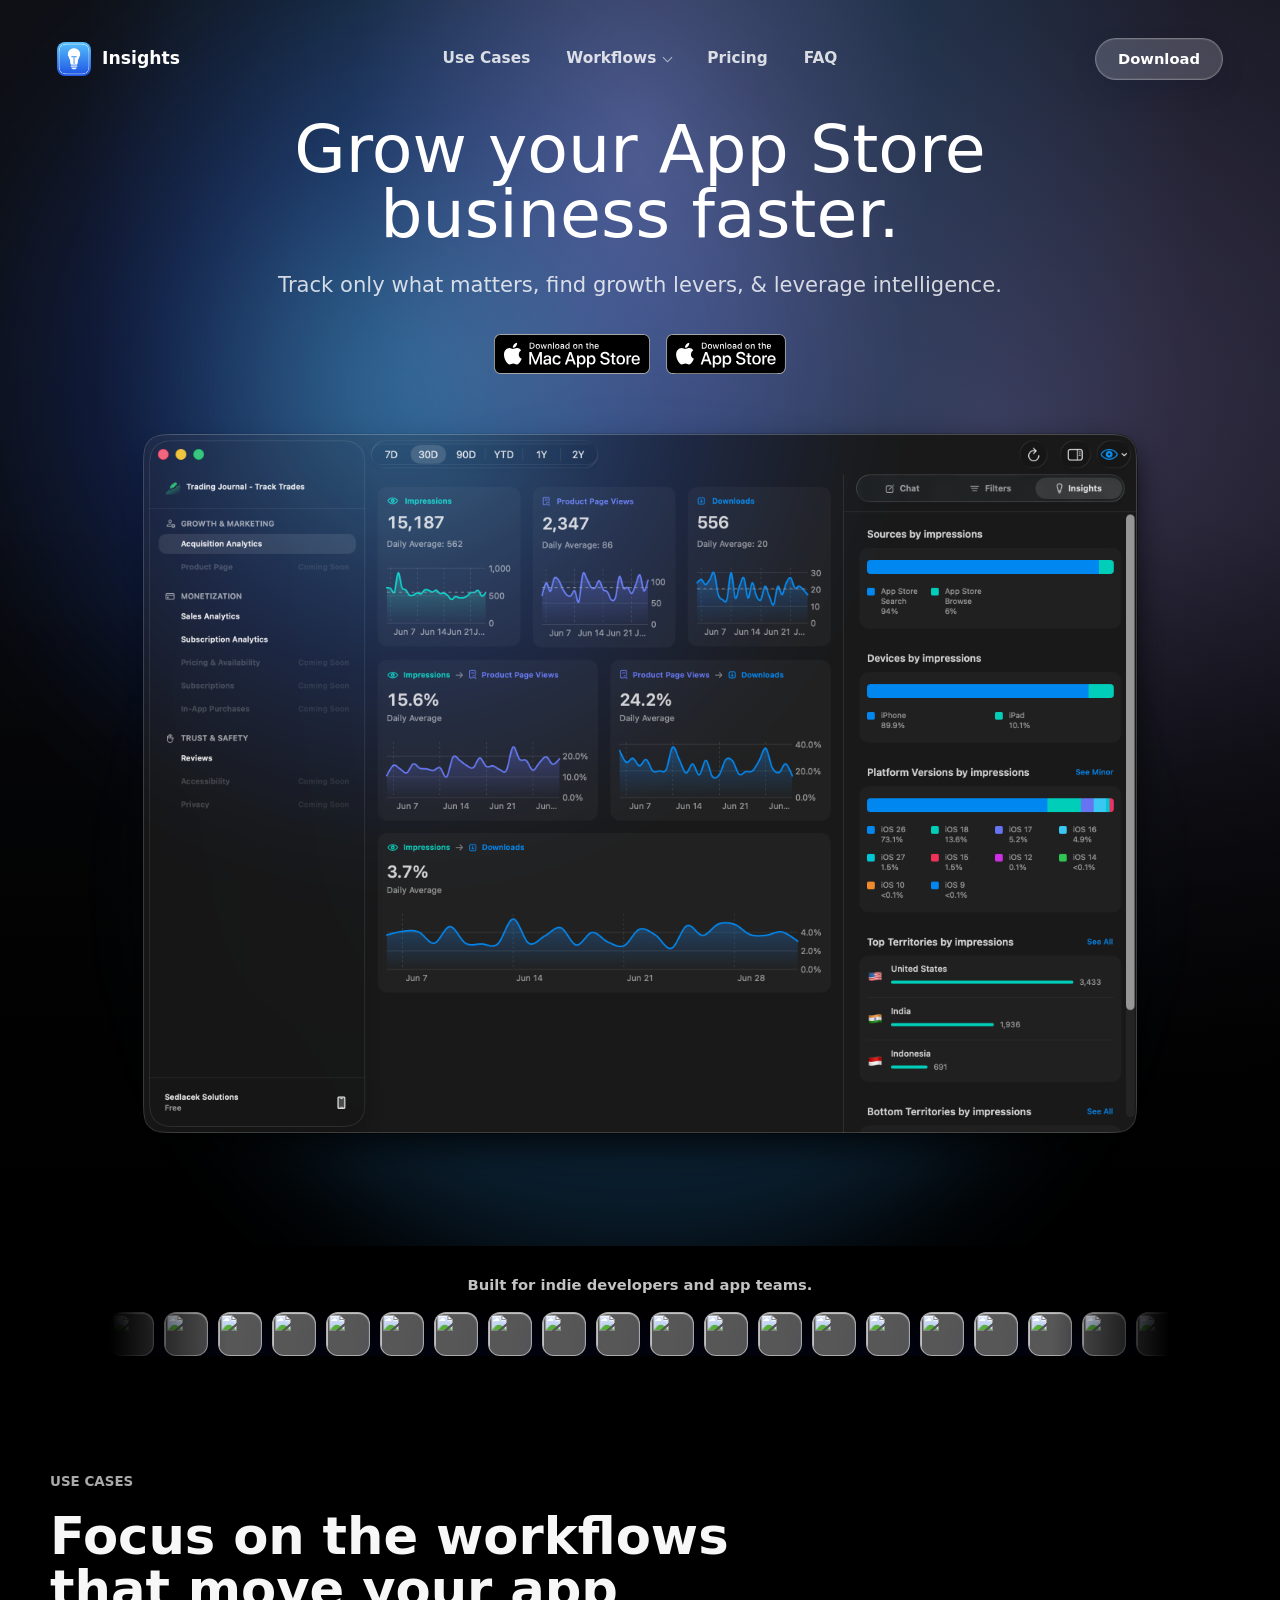
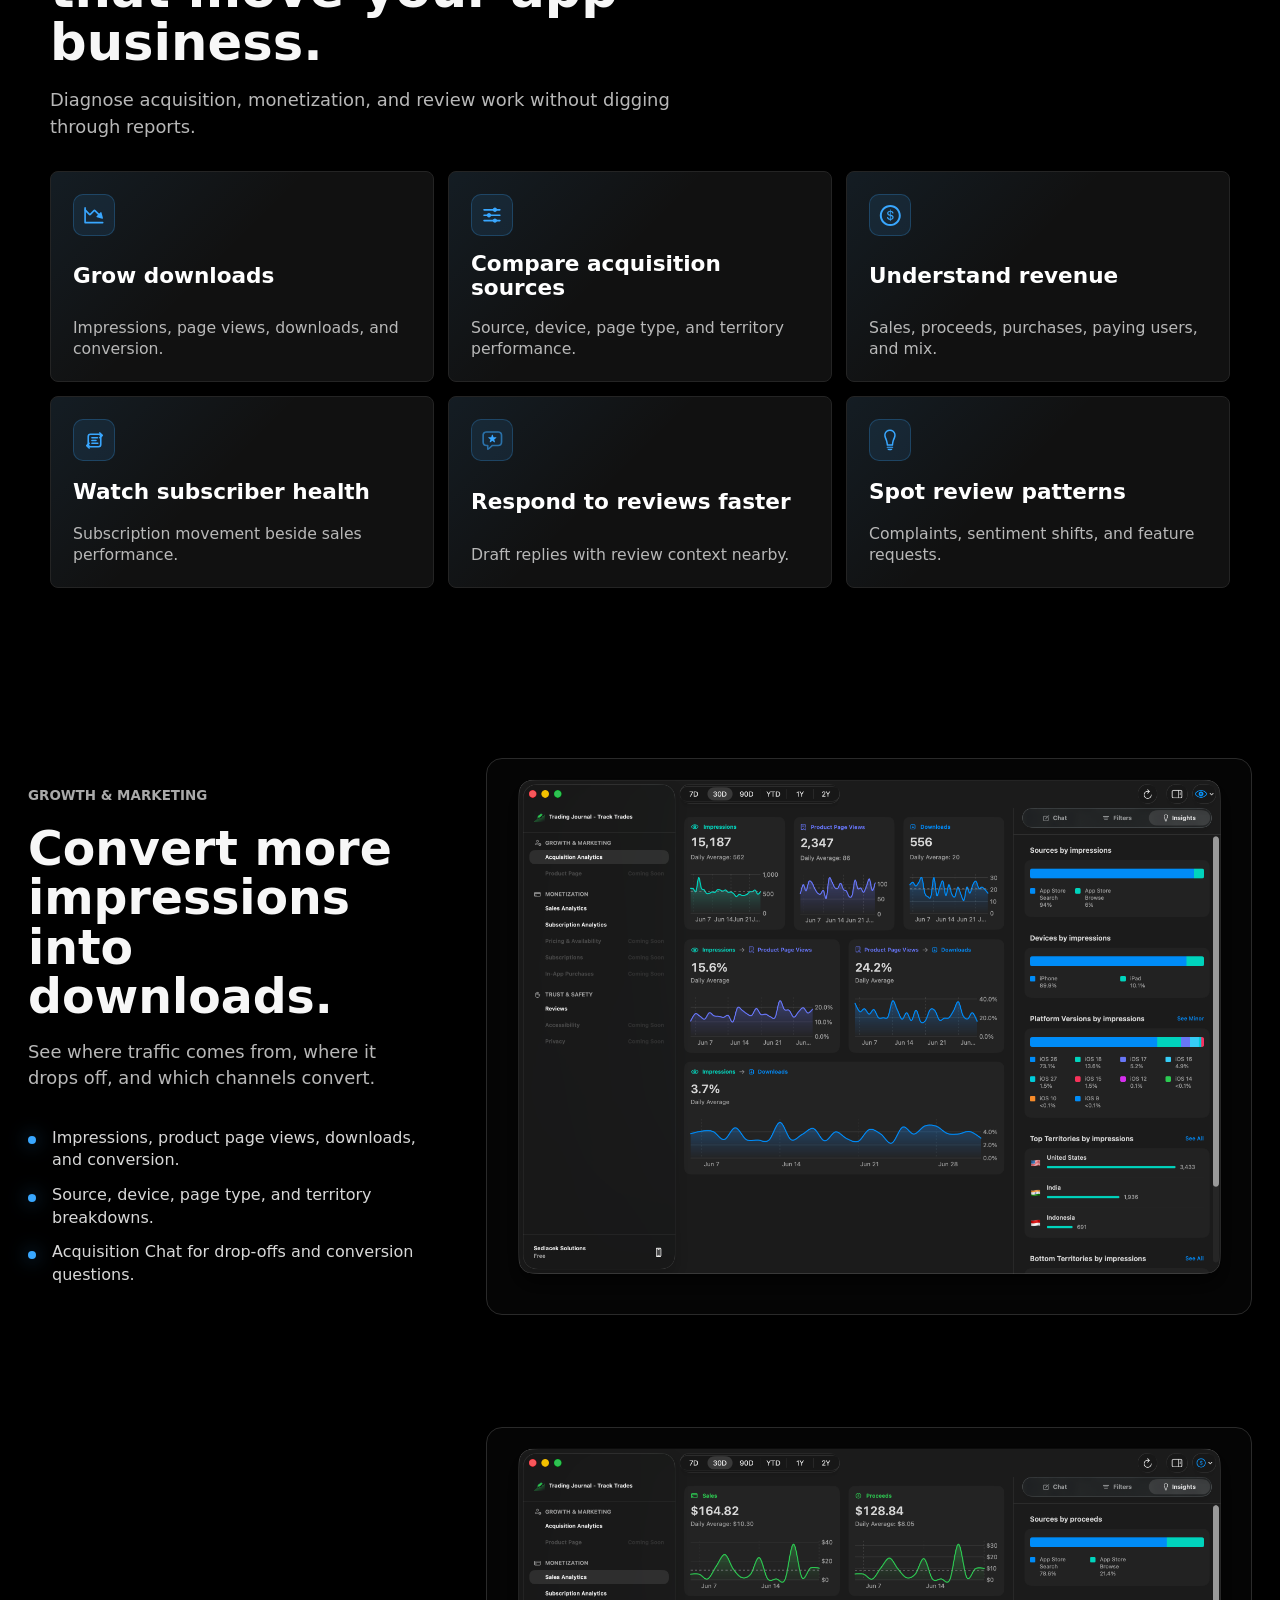
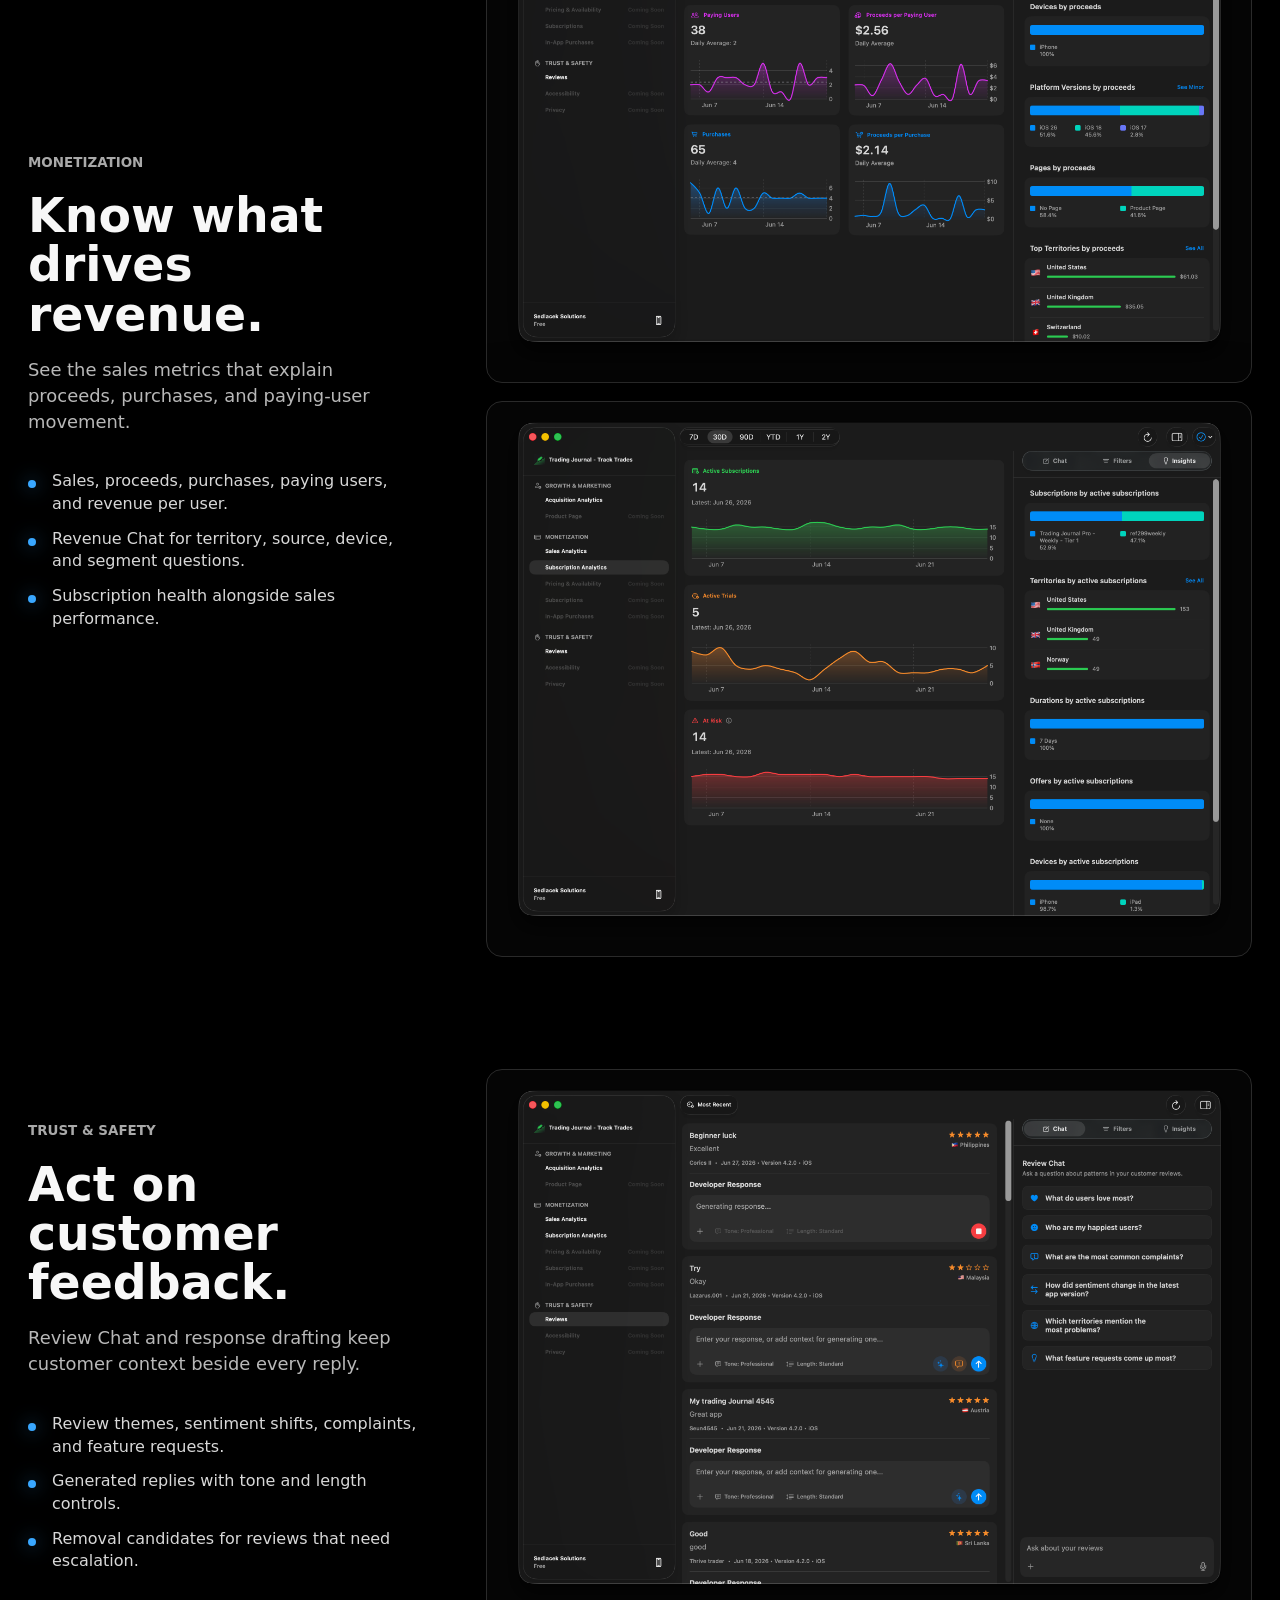
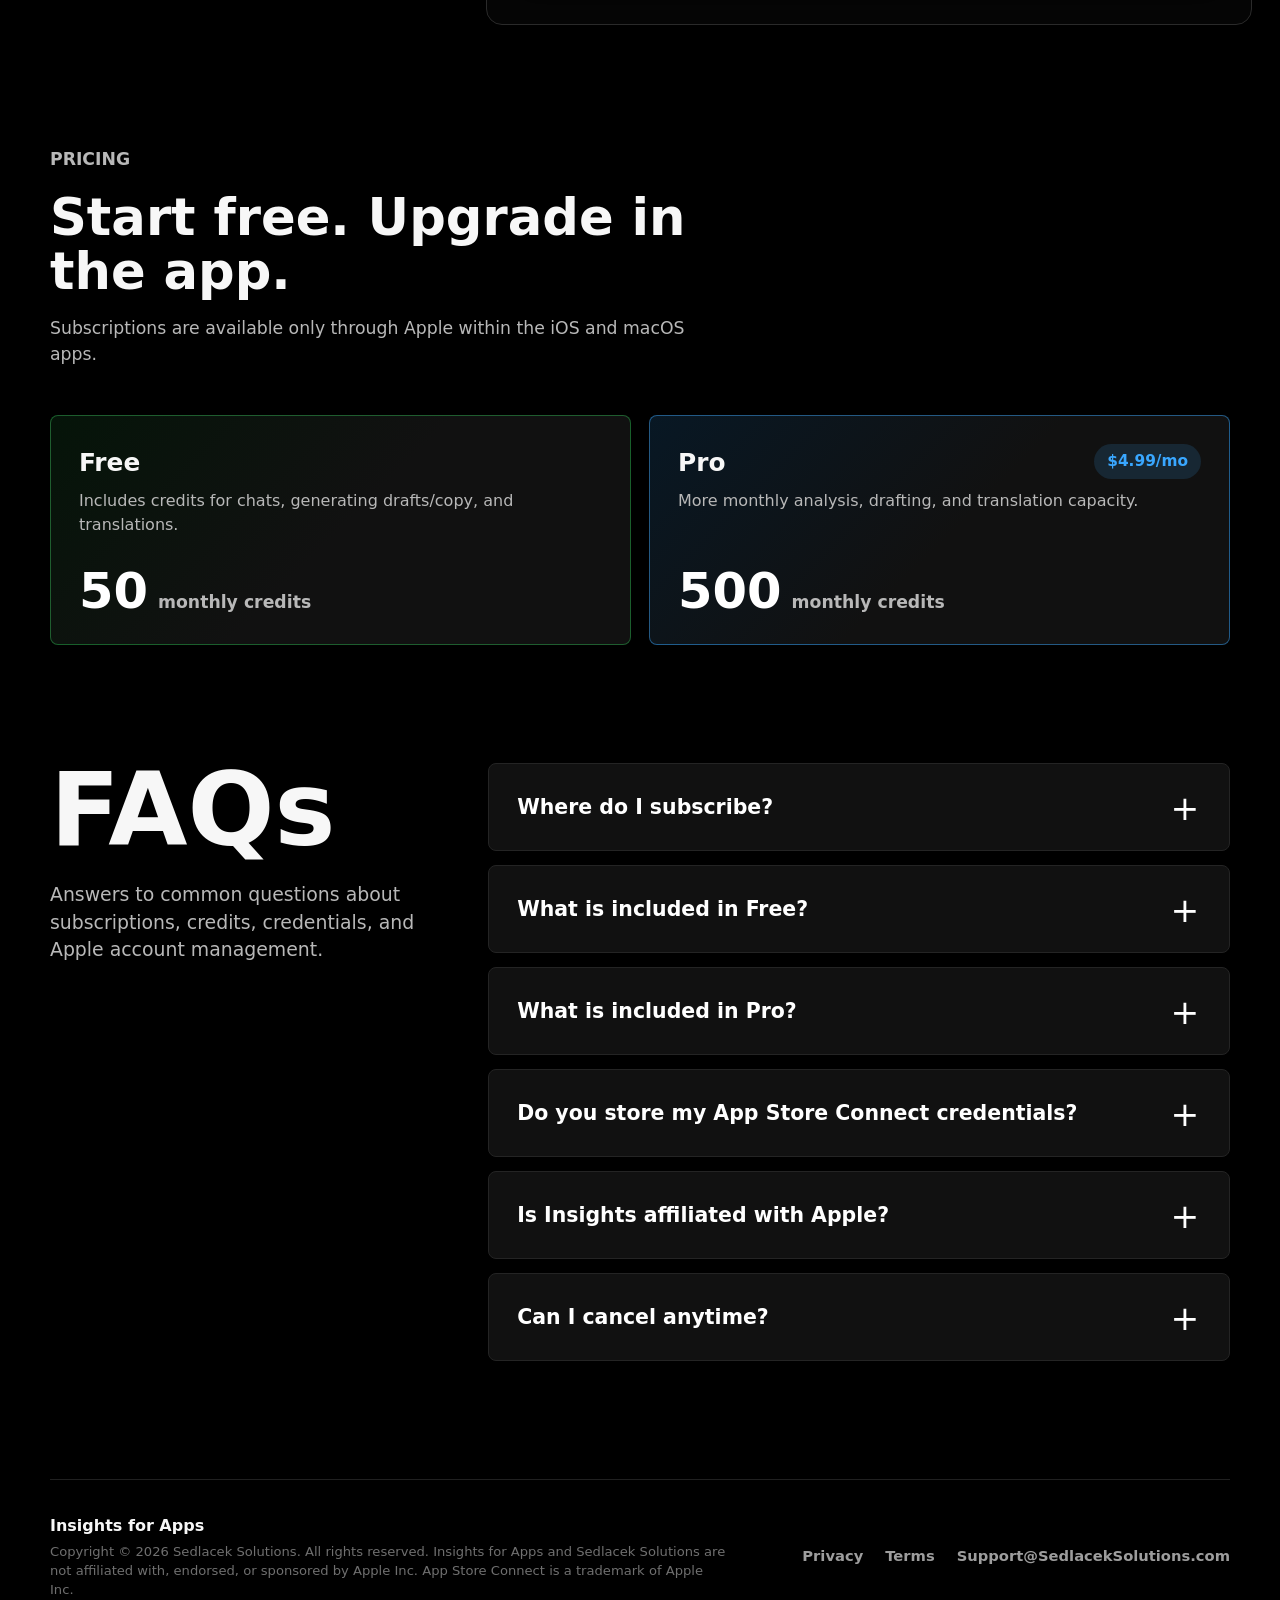
==== commit f72dcdd5: "Update landing page taxonomy screenshots" ====
--- a/index.html
+++ b/index.html
@@ -3,32 +3,32 @@
   <head>
     <meta charset="utf-8">
     <meta name="viewport" content="width=device-width, initial-scale=1">
-    <title>Insights for Apps - Reviews, revenue, acquisition, and subscriptions for iPhone, iPad, and Mac</title>
+    <title>Insights for Apps - App Store growth, monetization, and trust on iPhone, iPad, and Mac</title>
     <meta
       name="description"
-      content="Insights for Apps is a native app for App Store review, revenue, acquisition, and subscription workflows on iPhone, iPad, and Mac with AI chat, metrics, filters, and response tools."
+      content="Insights for Apps is a native workspace for App Store growth, monetization, and trust workflows on iPhone, iPad, and Mac with AI chat, metrics, filters, and response tools."
     >
     <meta name="theme-color" content="#000000">
     <meta property="og:title" content="Insights for Apps">
     <meta property="og:url" content="https://www.insightsforapps.com/">
     <meta
       property="og:description"
-      content="A native iPhone, iPad, and Mac workspace for understanding App Store reviews, responding faster, and tracking revenue, purchases, acquisition, and subscriptions."
+      content="A native iPhone, iPad, and Mac workspace for App Store growth, monetization, and trust workflows."
     >
     <meta property="og:type" content="website">
-    <meta property="og:image" content="https://www.insightsforapps.com/assets/social-card-x-2026-06.png">
-    <meta property="og:image:secure_url" content="https://www.insightsforapps.com/assets/social-card-x-2026-06.png">
-    <meta property="og:image:width" content="1200">
-    <meta property="og:image:height" content="630">
-    <meta property="og:image:alt" content="Insights for Apps acquisition workspace shown on a MacBook Pro.">
+    <meta property="og:image" content="https://www.insightsforapps.com/assets/hero-acquisition-analytics.png">
+    <meta property="og:image:secure_url" content="https://www.insightsforapps.com/assets/hero-acquisition-analytics.png">
+    <meta property="og:image:width" content="2802">
+    <meta property="og:image:height" content="2036">
+    <meta property="og:image:alt" content="Insights for Apps acquisition analytics workspace.">
     <meta name="twitter:card" content="summary_large_image">
     <meta name="twitter:title" content="Insights for Apps">
     <meta
       name="twitter:description"
-      content="A native iPhone, iPad, and Mac workspace for understanding App Store reviews, responding faster, and tracking revenue, purchases, acquisition, and subscriptions."
+      content="A native iPhone, iPad, and Mac workspace for App Store growth, monetization, and trust workflows."
     >
-    <meta name="twitter:image" content="https://www.insightsforapps.com/assets/social-card-x-2026-06.png">
-    <meta name="twitter:image:alt" content="Insights for Apps acquisition workspace shown on a MacBook Pro.">
+    <meta name="twitter:image" content="https://www.insightsforapps.com/assets/hero-acquisition-analytics.png">
+    <meta name="twitter:image:alt" content="Insights for Apps acquisition analytics workspace.">
     <link rel="icon" href="assets/app-icon.png">
     <link rel="apple-touch-icon" href="assets/app-icon.png">
     <link rel="stylesheet" href="styles.css">
@@ -40,8 +40,8 @@
         "applicationCategory": "BusinessApplication",
         "operatingSystem": "iOS, iPadOS, macOS",
         "url": "https://apps.apple.com/app/id6745999897",
-        "image": "https://www.insightsforapps.com/assets/social-card-x-2026-06.png",
-        "description": "A native app for App Store Connect review, revenue, acquisition, and subscription workflows on iPhone, iPad, and Mac with AI chat, assisted response drafting, translation, metrics, and filters."
+        "image": "https://www.insightsforapps.com/assets/hero-acquisition-analytics.png",
+        "description": "A native app for App Store Connect growth, monetization, and trust workflows on iPhone, iPad, and Mac with AI chat, assisted response drafting, translation, metrics, and filters."
       }
     </script>
   </head>
@@ -56,40 +56,31 @@
         <details class="workflow-menu">
           <summary class="nav-link">Workflows</summary>
           <div class="workflow-menu-panel" aria-label="Workflow navigation">
-            <a class="workflow-menu-link" href="#workflows">
+            <a class="workflow-menu-link" href="#growth-marketing">
               <span class="workflow-symbol" aria-hidden="true">
                 <img src="assets/symbol-person-badge-plus.svg" width="34" height="34" alt="">
               </span>
               <span class="workflow-menu-copy">
-                <strong>Acquisitions</strong>
-                <small>Find your next growth lever.</small>
+                <strong>Growth &amp; Marketing</strong>
+                <small>Understand acquisition and conversion.</small>
               </span>
             </a>
-            <a class="workflow-menu-link" href="#revenue">
+            <a class="workflow-menu-link" href="#monetization">
               <span class="workflow-symbol" aria-hidden="true">
                 <img src="assets/symbol-dollar-circle.svg" width="34" height="34" alt="">
               </span>
               <span class="workflow-menu-copy">
-                <strong>Revenue</strong>
-                <small>Know what is driving revenue.</small>
+                <strong>Monetization</strong>
+                <small>Track revenue and subscriber health.</small>
               </span>
             </a>
-            <a class="workflow-menu-link" href="#subscriptions">
-              <span class="workflow-symbol" aria-hidden="true">
-                <img src="assets/symbol-subscriptions.svg" width="34" height="34" alt="">
-              </span>
-              <span class="workflow-menu-copy">
-                <strong>Subscriptions</strong>
-                <small>Understand subscriber movement.</small>
-              </span>
-            </a>
-            <a class="workflow-menu-link" href="#features">
+            <a class="workflow-menu-link" href="#trust-safety">
               <span class="workflow-symbol" aria-hidden="true">
                 <img src="assets/star-bubble.svg" width="34" height="29" alt="">
               </span>
               <span class="workflow-menu-copy">
-                <strong>Reviews</strong>
-                <small>Respond faster to customers.</small>
+                <strong>Trust &amp; Safety</strong>
+                <small>Respond faster and spot risks.</small>
               </span>
             </a>
           </div>
@@ -126,12 +117,11 @@
       <section class="hero" aria-labelledby="hero-title">
         <div class="hero-copy">
           <h1 id="hero-title">
-            <span class="hero-title-line">Turn App Store data</span>
-            <span class="hero-title-line">into action.</span>
+            <span class="hero-title-line">Grow your App Store</span>
+            <span class="hero-title-line">business faster.</span>
           </h1>
           <p class="hero-lede">
-            <span class="hero-lede-line">See what changed. Know where to focus.</span>
-            <span class="hero-lede-line">Automate the work that follows.</span>
+            Track only what matters, find growth levers, &amp; leverage intelligence.
           </p>
           <div class="hero-actions hero-store-actions" aria-label="Primary actions">
             <a class="store-badge-link" href="https://apps.apple.com/app/id6745999897" aria-label="Download on the Mac App Store">
@@ -156,10 +146,10 @@
         </div>
         <figure class="hero-product" aria-label="Insights product preview">
           <img
-            src="assets/hero-macbook-pro-14.png"
-            width="1216"
-            height="735"
-            alt="Insights acquisition workspace shown on a MacBook Pro."
+            src="assets/hero-acquisition-analytics.png"
+            width="2802"
+            height="2036"
+            alt="Insights acquisition analytics workspace with charts and Acquisition Chat."
           >
         </figure>
       </section>
@@ -178,868 +168,132 @@
       <section id="product" class="question-section" aria-labelledby="product-title">
         <div class="question-heading">
           <p class="section-kicker">Use Cases</p>
-          <h2 id="product-title">Know what needs attention.</h2>
-          <p>Find the changes, feedback, and opportunities worth acting on.</p>
+          <h2 id="product-title">Focus on the workflows that move your app business.</h2>
+          <p>Diagnose acquisition, monetization, and review work without digging through reports.</p>
         </div>
         <div class="question-grid">
-          <a class="question-card" href="#feature-acquisition-funnel">
+          <a class="question-card" href="#growth-marketing">
             <span class="use-case-symbol" aria-hidden="true">
               <img src="assets/symbol-chart-line-downtrend-xyaxis.svg" width="28" height="28" alt="">
             </span>
-            <strong>Diagnose download shifts</strong>
-            <small>See which source, page, device, or territory changed.</small>
+            <strong>Grow downloads</strong>
+            <small>Impressions, page views, downloads, and conversion.</small>
           </a>
-          <a class="question-card" href="#feature-revenue-metrics">
+          <a class="question-card" href="#growth-marketing">
             <span class="use-case-symbol" aria-hidden="true">
-              <img src="assets/symbol-chart-line-uptrend-xyaxis.svg" width="28" height="28" alt="">
+              <img src="assets/symbol-slider-horizontal-3.svg" width="28" height="28" alt="">
             </span>
-            <strong>Find growth levers</strong>
-            <small>Connect acquisition, revenue, and engagement signals.</small>
+            <strong>Compare acquisition sources</strong>
+            <small>Source, device, page type, and territory performance.</small>
           </a>
-          <a class="question-card" href="#feature-subscriptions-metrics">
+          <a class="question-card" href="#monetization">
+            <span class="use-case-symbol" aria-hidden="true">
+              <img src="assets/symbol-dollar-circle.svg" width="28" height="28" alt="">
+            </span>
+            <strong>Understand revenue</strong>
+            <small>Sales, proceeds, purchases, paying users, and mix.</small>
+          </a>
+          <a class="question-card" href="#monetization">
             <span class="use-case-symbol" aria-hidden="true">
               <img src="assets/symbol-subscriptions.svg" width="28" height="28" alt="">
             </span>
-            <strong>Track subscriber health</strong>
-            <small>See active subscriptions, trials, churn, recovery, and at-risk movement.</small>
+            <strong>Watch subscriber health</strong>
+            <small>Subscription movement beside sales performance.</small>
           </a>
-          <a class="question-card" href="#feature-responses">
+          <a class="question-card" href="#trust-safety">
             <span class="use-case-symbol" aria-hidden="true">
-              <img src="assets/symbol-arrowshape-turn-up-left-circle.svg" width="28" height="28" alt="">
+              <img src="assets/star-bubble.svg" width="28" height="28" alt="">
             </span>
             <strong>Respond to reviews faster</strong>
-            <small>Generate replies with the right customer context.</small>
+            <small>Draft replies with review context nearby.</small>
           </a>
-          <a class="question-card" href="#feature-chat">
+          <a class="question-card" href="#trust-safety">
             <span class="use-case-symbol" aria-hidden="true">
               <img src="assets/symbol-lightbulb.svg" width="28" height="28" alt="">
             </span>
-            <strong>Spot product requests</strong>
-            <small>Turn recurring feedback into GitHub issue candidates.</small>
+            <strong>Spot review patterns</strong>
+            <small>Complaints, sentiment shifts, and feature requests.</small>
           </a>
-          <a class="question-card" href="#feature-acquisition-breakdowns">
-            <span class="use-case-symbol" aria-hidden="true">
-              <img src="assets/symbol-slider-horizontal-3.svg" width="28" height="28" alt="">
-            </span>
-            <strong>Compare momentum</strong>
-            <small>Find where sources, territories, and segments are strongest.</small>
-          </a>
-          <a class="question-card" href="#feature-subscriptions-breakdowns">
-            <span class="use-case-symbol" aria-hidden="true">
-              <img src="assets/symbol-dollar-circle.svg" width="28" height="28" alt="">
-            </span>
-            <strong>Compare subscription mix</strong>
-            <small>Break down subscribers by plan, territory, duration, offer, and device.</small>
-          </a>
-          <a class="question-card" href="#feature-metrics">
-            <span class="use-case-symbol" aria-hidden="true">
-              <img src="assets/symbol-app-badge-checkmark.svg" width="28" height="28" alt="">
-            </span>
-            <strong>Measure release impact</strong>
-            <small>Connect ratings, feedback, and business movement.</small>
-          </a>
         </div>
       </section>
 
-      <section id="workflows" class="feature-stack feature-stack-acquisition" aria-label="Workflow highlights">
-        <div
-          class="feature-tour"
-          data-active-feature="acquisition-overview"
-          data-default-image="assets/feature-acquisition-funnel.png"
-          style="--media-aspect-ratio: 1536 / 883; --media-aspect-value: 1.7395243488;"
-        >
-          <div class="feature-steps" aria-label="Acquisition feature descriptions">
-            <article
-              class="feature-step feature-overview is-active"
-              data-feature="acquisition-overview"
-              data-spot-x="0%"
-              data-spot-y="0%"
-              data-spot-w="100%"
-              data-spot-h="100%"
+      <section id="growth-marketing" class="taxonomy-section" aria-labelledby="growth-marketing-title">
+        <div class="taxonomy-copy">
+          <p class="section-kicker">Growth &amp; Marketing</p>
+          <h2 id="growth-marketing-title">Convert more impressions into downloads.</h2>
+          <p>
+            See where traffic comes from, where it drops off, and which channels convert.
+          </p>
+          <ul class="taxonomy-list" aria-label="Growth and Marketing capabilities">
+            <li>Impressions, product page views, downloads, and conversion.</li>
+            <li>Source, device, page type, and territory breakdowns.</li>
+            <li>Acquisition Chat for drop-offs and conversion questions.</li>
+          </ul>
+        </div>
+        <figure class="taxonomy-media" style="--media-aspect-ratio: 2802 / 2036; --media-aspect-value: 1.376227898;">
+          <img
+            src="assets/hero-acquisition-analytics.png"
+            width="2802"
+            height="2036"
+            alt="Insights Acquisition Analytics workspace with funnel charts and Acquisition Chat."
+          >
+        </figure>
+      </section>
+
+      <section id="monetization" class="taxonomy-section" aria-labelledby="monetization-title">
+        <div class="taxonomy-copy">
+          <p class="section-kicker">Monetization</p>
+          <h2 id="monetization-title">Know what drives revenue.</h2>
+          <p>
+            See the sales metrics that explain proceeds, purchases, and paying-user movement.
+          </p>
+          <ul class="taxonomy-list" aria-label="Monetization capabilities">
+            <li>Sales, proceeds, purchases, paying users, and revenue per user.</li>
+            <li>Revenue Chat for territory, source, device, and segment questions.</li>
+            <li>Subscription health alongside sales performance.</li>
+          </ul>
+        </div>
+        <div class="taxonomy-media-stack">
+          <figure class="taxonomy-media" style="--media-aspect-ratio: 2802 / 2036; --media-aspect-value: 1.376227898;">
+            <img
+              src="assets/feature-sales-analytics.png"
+              width="2802"
+              height="2036"
+              alt="Insights Sales Analytics workspace with revenue charts and Revenue Chat."
             >
-              <p class="section-kicker">Understand changes</p>
-              <h2>See what moved and where.</h2>
-              <p>
-                Track the signals that shape your app business, from downloads and conversion to
-                sources, territories, devices, and page types.
-              </p>
-              <figure class="feature-inline-media is-overview">
-                <img
-                  src="assets/feature-acquisition-funnel.png"
-                  width="1536"
-                  height="883"
-                  alt="Insights acquisition workspace with funnel metrics and filters."
-                >
-              </figure>
-            </article>
-
-            <article
-              id="feature-acquisition-chat"
-              class="feature-step"
-              data-feature="acquisition-chat"
-              data-spot-x="0.8%"
-              data-spot-y="1.2%"
-              data-spot-w="27%"
-              data-spot-h="97.5%"
+          </figure>
+          <figure class="taxonomy-media" style="--media-aspect-ratio: 2802 / 2036; --media-aspect-value: 1.376227898;">
+            <img
+              src="assets/feature-subscription-analytics.png"
+              width="2802"
+              height="2036"
+              alt="Insights Subscription Analytics workspace with active subscriptions, trials, and subscription breakdowns."
             >
-              <p class="section-kicker">Acquisition Chat</p>
-              <h3>Ask questions across the funnel.</h3>
-              <p>
-                Ask what changed most, which source converts, where users drop off, and which
-                territories or devices turn attention into downloads.
-              </p>
-              <figure
-                class="feature-inline-media"
-                style="--inline-spot-x: 0.8%; --inline-spot-y: 1.2%; --inline-spot-w: 27%; --inline-spot-h: 97.5%;"
-              >
-                <img class="inline-base" src="assets/feature-acquisition-funnel.png" width="1536" height="883" alt="">
-                <img
-                  class="inline-clear"
-                  src="assets/feature-acquisition-funnel.png"
-                  width="1536"
-                  height="883"
-                  alt="Insights Acquisition Chat sidebar highlighted."
-                >
-                <span class="inline-ring" aria-hidden="true"></span>
-              </figure>
-            </article>
-
-            <article
-              id="feature-acquisition-funnel"
-              class="feature-step"
-              data-feature="acquisition-funnel"
-              data-spot-x="26.6%"
-              data-spot-y="6%"
-              data-spot-w="48.3%"
-              data-spot-h="85.5%"
-            >
-              <p class="section-kicker">Funnel metrics</p>
-              <h3>Measure impressions, views, downloads, and conversion.</h3>
-              <p>
-                Follow the top-level acquisition path from App Store impression to product page
-                view to download, with conversion rates in the same workspace.
-              </p>
-              <figure
-                class="feature-inline-media"
-                style="--inline-spot-x: 26.6%; --inline-spot-y: 6%; --inline-spot-w: 48.3%; --inline-spot-h: 85.5%;"
-              >
-                <img class="inline-base" src="assets/feature-acquisition-funnel.png" width="1536" height="883" alt="">
-                <img
-                  class="inline-clear"
-                  src="assets/feature-acquisition-funnel.png"
-                  width="1536"
-                  height="883"
-                  alt="Insights acquisition funnel metrics highlighted."
-                >
-                <span class="inline-ring" aria-hidden="true"></span>
-              </figure>
-            </article>
-
-            <article
-              id="feature-acquisition-breakdowns"
-              class="feature-step"
-              data-feature="acquisition-breakdowns"
-              data-image="assets/feature-acquisition-breakdowns.png"
-              data-spot-x="27%"
-              data-spot-y="2.2%"
-              data-spot-w="47.5%"
-              data-spot-h="95.6%"
-            >
-              <p class="section-kicker">Breakdowns</p>
-              <h3>Compare sources, devices, and territories.</h3>
-              <p>
-                See where impressions come from, how device mix changes, and which territories
-                are strongest or weakest in one acquisition view.
-              </p>
-              <figure
-                class="feature-inline-media"
-                style="--inline-spot-x: 27%; --inline-spot-y: 2.2%; --inline-spot-w: 47.5%; --inline-spot-h: 95.6%;"
-              >
-                <img class="inline-base" src="assets/feature-acquisition-breakdowns.png" width="1536" height="883" alt="">
-                <img
-                  class="inline-clear"
-                  src="assets/feature-acquisition-breakdowns.png"
-                  width="1536"
-                  height="883"
-                  alt="Insights acquisition source, device, and territory breakdowns highlighted."
-                >
-                <span class="inline-ring" aria-hidden="true"></span>
-              </figure>
-            </article>
-
-            <article
-              id="feature-acquisition-filters"
-              class="feature-step"
-              data-feature="acquisition-filters"
-              data-spot-x="73.4%"
-              data-spot-y="1%"
-              data-spot-w="25.6%"
-              data-spot-h="97.5%"
-            >
-              <p class="section-kicker">Acquisition filters</p>
-              <h3>Slice acquisition by the dimensions App Store teams use.</h3>
-              <p>
-                Filter by territory, device type, source type, and page type, then use the same
-                context across charts and Acquisition Chat.
-              </p>
-              <figure
-                class="feature-inline-media"
-                style="--inline-spot-x: 73.4%; --inline-spot-y: 1%; --inline-spot-w: 25.6%; --inline-spot-h: 97.5%;"
-              >
-                <img class="inline-base" src="assets/feature-acquisition-funnel.png" width="1536" height="883" alt="">
-                <img
-                  class="inline-clear"
-                  src="assets/feature-acquisition-funnel.png"
-                  width="1536"
-                  height="883"
-                  alt="Insights acquisition filters highlighted."
-                >
-                <span class="inline-ring" aria-hidden="true"></span>
-              </figure>
-            </article>
-          </div>
-
-          <figure class="tour-media">
-            <img
-              class="tour-base"
-              src="assets/feature-acquisition-funnel.png"
-              width="1536"
-              height="883"
-              alt=""
-            >
-            <img
-              class="tour-clear"
-              src="assets/feature-acquisition-funnel.png"
-              width="1536"
-              height="883"
-              alt="Insights acquisition workspace with an animated highlight."
-            >
-            <span class="tour-ring" aria-hidden="true"></span>
           </figure>
         </div>
       </section>
 
-      <section id="revenue" class="feature-stack feature-stack-revenue" aria-label="Revenue feature highlights">
-        <div
-          class="feature-tour"
-          data-active-feature="revenue-overview"
-          data-default-image="assets/feature-revenue-overview.png"
-          style="--media-aspect-ratio: 1536 / 1060; --media-aspect-value: 1.4490566038;"
-        >
-          <div class="feature-steps" aria-label="Revenue feature descriptions">
-            <article
-              class="feature-step feature-overview is-active"
-              data-feature="revenue-overview"
-              data-spot-x="0%"
-              data-spot-y="0%"
-              data-spot-w="100%"
-              data-spot-h="100%"
-            >
-              <p class="section-kicker">Find the cause</p>
-              <h2>Ask why the numbers changed.</h2>
-              <p>
-                Use chat, filters, and breakdowns to move from a metric change to the segments
-                behind it.
-              </p>
-              <figure class="feature-inline-media is-overview">
-                <img
-                  src="assets/feature-revenue-overview.png"
-                  width="1536"
-                  height="1060"
-                  alt="Insights revenue workspace with revenue metrics and filters."
-                >
-              </figure>
-            </article>
-
-            <article
-              id="feature-revenue-chat"
-              class="feature-step"
-              data-feature="revenue-chat"
-              data-spot-x="0.6%"
-              data-spot-y="0.8%"
-              data-spot-w="27%"
-              data-spot-h="98.4%"
-            >
-              <p class="section-kicker">Revenue Chat</p>
-              <h3>Ask questions across revenue.</h3>
-              <p>
-                Ask which territories, source types, devices, days, or segments stand out across
-                proceeds, sales, purchases, paying users, and revenue mix.
-              </p>
-              <figure
-                class="feature-inline-media"
-                style="--inline-spot-x: 0.6%; --inline-spot-y: 0.8%; --inline-spot-w: 27%; --inline-spot-h: 98.4%;"
-              >
-                <img class="inline-base" src="assets/feature-revenue-overview.png" width="1536" height="1060" alt="">
-                <img
-                  class="inline-clear"
-                  src="assets/feature-revenue-overview.png"
-                  width="1536"
-                  height="1060"
-                  alt="Insights Revenue Chat sidebar highlighted."
-                >
-                <span class="inline-ring" aria-hidden="true"></span>
-              </figure>
-            </article>
-
-            <article
-              id="feature-revenue-metrics"
-              class="feature-step"
-              data-feature="revenue-metrics"
-              data-spot-x="27.7%"
-              data-spot-y="5.2%"
-              data-spot-w="47.1%"
-              data-spot-h="69.6%"
-            >
-              <p class="section-kicker">Revenue metrics</p>
-              <h3>Track proceeds, purchases, and paying users.</h3>
-              <p>
-                Watch sales, proceeds, paying users, purchases, and per-user or per-purchase
-                revenue move together in one filtered workspace.
-              </p>
-              <figure
-                class="feature-inline-media"
-                style="--inline-spot-x: 27.7%; --inline-spot-y: 5.2%; --inline-spot-w: 47.1%; --inline-spot-h: 69.6%;"
-              >
-                <img class="inline-base" src="assets/feature-revenue-overview.png" width="1536" height="1060" alt="">
-                <img
-                  class="inline-clear"
-                  src="assets/feature-revenue-overview.png"
-                  width="1536"
-                  height="1060"
-                  alt="Insights revenue metric cards highlighted."
-                >
-                <span class="inline-ring" aria-hidden="true"></span>
-              </figure>
-            </article>
-
-            <article
-              id="feature-revenue-breakdowns"
-              class="feature-step"
-              data-feature="revenue-breakdowns"
-              data-image="assets/feature-revenue-breakdowns.png"
-              data-spot-x="27.7%"
-              data-spot-y="0%"
-              data-spot-w="47.1%"
-              data-spot-h="100%"
-            >
-              <p class="section-kicker">Breakdowns</p>
-              <h3>Compare revenue by source, device, page, and territory.</h3>
-              <p>
-                See which sources, devices, page types, and territories contribute the most
-                proceeds, then compare the strongest and weakest segments.
-              </p>
-              <figure
-                class="feature-inline-media"
-                style="--inline-spot-x: 27.7%; --inline-spot-y: 0%; --inline-spot-w: 47.1%; --inline-spot-h: 100%;"
-              >
-                <img class="inline-base" src="assets/feature-revenue-breakdowns.png" width="1536" height="1060" alt="">
-                <img
-                  class="inline-clear"
-                  src="assets/feature-revenue-breakdowns.png"
-                  width="1536"
-                  height="1060"
-                  alt="Insights revenue breakdowns highlighted."
-                >
-                <span class="inline-ring" aria-hidden="true"></span>
-              </figure>
-            </article>
-
-            <article
-              id="feature-revenue-filters"
-              class="feature-step"
-              data-feature="revenue-filters"
-              data-spot-x="74.2%"
-              data-spot-y="0.8%"
-              data-spot-w="25%"
-              data-spot-h="98.4%"
-            >
-              <p class="section-kicker">Revenue filters</p>
-              <h3>Slice revenue by the same App Store dimensions.</h3>
-              <p>
-                Filter revenue by territory, device type, source type, and page type, then use
-                that context across charts, breakdowns, and Revenue Chat.
-              </p>
-              <figure
-                class="feature-inline-media"
-                style="--inline-spot-x: 74.2%; --inline-spot-y: 0.8%; --inline-spot-w: 25%; --inline-spot-h: 98.4%;"
-              >
-                <img class="inline-base" src="assets/feature-revenue-overview.png" width="1536" height="1060" alt="">
-                <img
-                  class="inline-clear"
-                  src="assets/feature-revenue-overview.png"
-                  width="1536"
-                  height="1060"
-                  alt="Insights revenue filters highlighted."
-                >
-                <span class="inline-ring" aria-hidden="true"></span>
-              </figure>
-            </article>
-          </div>
-
-          <figure class="tour-media">
-            <img
-              class="tour-base"
-              src="assets/feature-revenue-overview.png"
-              width="1536"
-              height="1060"
-              alt=""
-            >
-            <img
-              class="tour-clear"
-              src="assets/feature-revenue-overview.png"
-              width="1536"
-              height="1060"
-              alt="Insights revenue workspace with an animated highlight."
-            >
-            <span class="tour-ring" aria-hidden="true"></span>
-          </figure>
-        </div>
-      </section>
-
-      <section id="subscriptions" class="feature-stack feature-stack-subscriptions" aria-label="Subscriptions feature highlights">
-        <div
-          class="feature-tour"
-          data-active-feature="subscriptions-overview"
-          data-default-image="assets/feature-subscriptions-overview.png?v=3"
-          style="--media-aspect-ratio: 2708 / 1564; --media-aspect-value: 1.7314578005;"
-        >
-          <div class="feature-steps" aria-label="Subscriptions feature descriptions">
-            <article
-              class="feature-step feature-overview is-active"
-              data-feature="subscriptions-overview"
-              data-spot-x="0%"
-              data-spot-y="0%"
-              data-spot-w="100%"
-              data-spot-h="100%"
-            >
-              <p class="section-kicker">Understand subscribers</p>
-              <h2>See subscriber movement without leaving your workspace.</h2>
-              <p>
-                Track active subscriptions, trials, churn, recoveries, subscribers, and proceeds
-                with the same focused App Store context as your other analytics.
-              </p>
-              <figure class="feature-inline-media is-overview">
-                <img
-                  src="assets/feature-subscriptions-overview.png?v=3"
-                  width="2708"
-                  height="1564"
-                  alt="Insights subscriptions workspace with subscription metrics, chat, and filters."
-                >
-              </figure>
-            </article>
-
-            <article
-              id="feature-subscriptions-chat"
-              class="feature-step"
-              data-feature="subscriptions-chat"
-              data-spot-x="3.7%"
-              data-spot-y="0.8%"
-              data-spot-w="27.8%"
-              data-spot-h="98.4%"
-            >
-              <p class="section-kicker">Subscription Chat</p>
-              <h3>Ask what changed in your subscriber base.</h3>
-              <p>
-                Ask about churn and recovery patterns, trial conversion, territory mix, and the
-                subscription or device segments contributing most to proceeds.
-              </p>
-              <figure
-                class="feature-inline-media"
-                style="--inline-spot-x: 3.7%; --inline-spot-y: 0.8%; --inline-spot-w: 27.8%; --inline-spot-h: 98.4%;"
-              >
-                <img class="inline-base" src="assets/feature-subscriptions-overview.png?v=3" width="2708" height="1564" alt="">
-                <img
-                  class="inline-clear"
-                  src="assets/feature-subscriptions-overview.png?v=3"
-                  width="2708"
-                  height="1564"
-                  alt="Insights Subscription Chat sidebar highlighted."
-                >
-                <span class="inline-ring" aria-hidden="true"></span>
-              </figure>
-            </article>
-
-            <article
-              id="feature-subscriptions-metrics"
-              class="feature-step"
-              data-feature="subscriptions-metrics"
-              data-spot-x="31%"
-              data-spot-y="7.2%"
-              data-spot-w="39.8%"
-              data-spot-h="91.6%"
-            >
-              <p class="section-kicker">Subscription metrics</p>
-              <h3>Watch active subscriptions, trials, and risk together.</h3>
-              <p>
-                Follow the trend cards that matter for subscriber health, including active
-                subscriptions, active trials, churn, recoveries, subscribers, and proceeds.
-              </p>
-              <figure
-                class="feature-inline-media"
-                style="--inline-spot-x: 31%; --inline-spot-y: 7.2%; --inline-spot-w: 39.8%; --inline-spot-h: 91.6%;"
-              >
-                <img class="inline-base" src="assets/feature-subscriptions-overview.png?v=3" width="2708" height="1564" alt="">
-                <img
-                  class="inline-clear"
-                  src="assets/feature-subscriptions-overview.png?v=3"
-                  width="2708"
-                  height="1564"
-                  alt="Insights subscription trend cards highlighted."
-                >
-                <span class="inline-ring" aria-hidden="true"></span>
-              </figure>
-            </article>
-
-            <article
-              id="feature-subscriptions-breakdowns"
-              class="feature-step"
-              data-feature="subscriptions-breakdowns"
-              data-image="assets/feature-subscriptions-breakdowns.png?v=3"
-              data-spot-x="31%"
-              data-spot-y="0%"
-              data-spot-w="39.8%"
-              data-spot-h="100%"
-            >
-              <p class="section-kicker">Breakdowns</p>
-              <h3>Compare plans, territories, durations, offers, and devices.</h3>
-              <p>
-                See which subscriptions dominate the active base, which territories are strongest,
-                and how durations, offers, and devices shape the mix.
-              </p>
-              <figure
-                class="feature-inline-media"
-                style="--inline-spot-x: 31%; --inline-spot-y: 0%; --inline-spot-w: 39.8%; --inline-spot-h: 100%;"
-              >
-                <img class="inline-base" src="assets/feature-subscriptions-breakdowns.png?v=3" width="2708" height="1564" alt="">
-                <img
-                  class="inline-clear"
-                  src="assets/feature-subscriptions-breakdowns.png?v=3"
-                  width="2708"
-                  height="1564"
-                  alt="Insights subscription breakdowns highlighted."
-                >
-                <span class="inline-ring" aria-hidden="true"></span>
-              </figure>
-            </article>
-
-            <article
-              id="feature-subscriptions-filters"
-              class="feature-step"
-              data-feature="subscriptions-filters"
-              data-spot-x="71%"
-              data-spot-y="0.8%"
-              data-spot-w="27.2%"
-              data-spot-h="98.4%"
-            >
-              <p class="section-kicker">Subscription filters</p>
-              <h3>Filter subscriptions by the dimensions that explain movement.</h3>
-              <p>
-                Narrow the view by territory, subscription, duration, and device, then carry that
-                same context into charts, breakdowns, and Subscription Chat.
-              </p>
-              <figure
-                class="feature-inline-media"
-                style="--inline-spot-x: 71%; --inline-spot-y: 0.8%; --inline-spot-w: 27.2%; --inline-spot-h: 98.4%;"
-              >
-                <img class="inline-base" src="assets/feature-subscriptions-overview.png?v=3" width="2708" height="1564" alt="">
-                <img
-                  class="inline-clear"
-                  src="assets/feature-subscriptions-overview.png?v=3"
-                  width="2708"
-                  height="1564"
-                  alt="Insights subscription filters highlighted."
-                >
-                <span class="inline-ring" aria-hidden="true"></span>
-              </figure>
-            </article>
-          </div>
-
-          <figure class="tour-media">
-            <img
-              class="tour-base"
-              src="assets/feature-subscriptions-overview.png?v=3"
-              width="2708"
-              height="1564"
-              alt=""
-            >
-            <img
-              class="tour-clear"
-              src="assets/feature-subscriptions-overview.png?v=3"
-              width="2708"
-              height="1564"
-              alt="Insights subscriptions workspace with an animated highlight."
-            >
-            <span class="tour-ring" aria-hidden="true"></span>
-          </figure>
-        </div>
-      </section>
-
-      <section id="features" class="feature-stack" aria-label="Feature highlights">
-        <div class="feature-tour" data-active-feature="overview" data-default-image="assets/feature-response-workflow.png">
-          <div class="feature-steps" aria-label="Feature descriptions">
-            <article
-              class="feature-step feature-overview is-active"
-              data-feature="overview"
-              data-spot-x="0%"
-              data-spot-y="0%"
-              data-spot-w="100%"
-              data-spot-h="100%"
-            >
-              <p class="section-kicker">Act faster</p>
-              <h2>Turn signals into next steps.</h2>
-              <p>
-                Draft replies, translate feedback, and prepare review actions without losing the
-                context that matters.
-              </p>
-              <figure class="feature-inline-media is-overview">
-                <img
-                  src="assets/feature-response-workflow.png"
-                  width="1275"
-                  height="755"
-                  alt="Insights customer reviews workspace."
-                >
-              </figure>
-            </article>
-
-            <article
-              id="feature-chat"
-              class="feature-step"
-              data-feature="chat"
-              data-spot-x="0.4%"
-              data-spot-y="0%"
-              data-spot-w="28.4%"
-              data-spot-h="100%"
-            >
-              <p class="section-kicker">Chat</p>
-              <h3>Ask questions across customer feedback.</h3>
-              <p>
-                Chat turns your customer reviews into answers about what users love,
-                recurring complaints, sentiment changes, and feature requests.
-              </p>
-              <figure
-                class="feature-inline-media"
-                style="--inline-spot-x: 0.4%; --inline-spot-y: 0%; --inline-spot-w: 28.4%; --inline-spot-h: 100%;"
-              >
-                <img class="inline-base" src="assets/feature-response-workflow.png" width="1275" height="755" alt="">
-                <img
-                  class="inline-clear"
-                  src="assets/feature-response-workflow.png"
-                  width="1275"
-                  height="755"
-                  alt="Insights Review Chat sidebar highlighted."
-                >
-                <span class="inline-ring" aria-hidden="true"></span>
-              </figure>
-            </article>
-
-            <article
-              id="feature-github-issues"
-              class="feature-step"
-              data-feature="github-issues"
-              data-spot-x="0.4%"
-              data-spot-y="0%"
-              data-spot-w="28.4%"
-              data-spot-h="100%"
-            >
-              <p class="section-kicker">GitHub</p>
-              <h3>Create issues from recurring review themes.</h3>
-              <p>
-                When a repository is connected, Review Chat can turn repeated complaints and
-                feature requests into GitHub issue candidates for you to review and create.
-              </p>
-              <figure
-                class="feature-inline-media"
-                style="--inline-spot-x: 0.4%; --inline-spot-y: 0%; --inline-spot-w: 28.4%; --inline-spot-h: 100%;"
-              >
-                <img class="inline-base" src="assets/feature-response-workflow.png" width="1275" height="755" alt="">
-                <img
-                  class="inline-clear"
-                  src="assets/feature-response-workflow.png"
-                  width="1275"
-                  height="755"
-                  alt="Insights Review Chat GitHub issue discovery workflow highlighted."
-                >
-                <span class="inline-ring" aria-hidden="true"></span>
-              </figure>
-            </article>
-
-            <article
-              id="feature-responses"
-              class="feature-step"
-              data-feature="responses"
-              data-spot-x="29.8%"
-              data-spot-y="7.9%"
-              data-spot-w="40.6%"
-              data-spot-h="30.9%"
-            >
-              <p class="section-kicker">Generated responses</p>
-              <h3>Draft replies from the selected review.</h3>
-              <p>
-                Generate a response in context, adjust the tone and length, then send it without
-                losing sight of the review, rating, version, or territory.
-              </p>
-              <figure
-                class="feature-inline-media"
-                style="--inline-spot-x: 29.8%; --inline-spot-y: 7.9%; --inline-spot-w: 40.6%; --inline-spot-h: 30.9%;"
-              >
-                <img class="inline-base" src="assets/feature-response-workflow.png" width="1275" height="755" alt="">
-                <img
-                  class="inline-clear"
-                  src="assets/feature-response-workflow.png"
-                  width="1275"
-                  height="755"
-                  alt="Insights generated response area highlighted."
-                >
-                <span class="inline-ring" aria-hidden="true"></span>
-              </figure>
-            </article>
-
-            <article
-              id="feature-translations"
-              class="feature-step"
-              data-feature="translations"
-              data-spot-x="29.8%"
-              data-spot-y="40.3%"
-              data-spot-w="40.6%"
-              data-spot-h="53%"
-            >
-              <p class="section-kicker">Translations</p>
-              <h3>Read and reply across languages.</h3>
-              <p>
-                Keep the original text nearby while viewing translated reviews and translated
-                response previews for international feedback.
-              </p>
-              <figure
-                class="feature-inline-media"
-                style="--inline-spot-x: 29.8%; --inline-spot-y: 40.3%; --inline-spot-w: 40.6%; --inline-spot-h: 53%;"
-              >
-                <img class="inline-base" src="assets/feature-response-workflow.png" width="1275" height="755" alt="">
-                <img
-                  class="inline-clear"
-                  src="assets/feature-response-workflow.png"
-                  width="1275"
-                  height="755"
-                  alt="Insights translation area highlighted."
-                >
-                <span class="inline-ring" aria-hidden="true"></span>
-              </figure>
-            </article>
-
-            <article
-              id="feature-filters"
-              class="feature-step"
-              data-feature="filters"
-              data-spot-x="72.7%"
-              data-spot-y="0%"
-              data-spot-w="26.9%"
-              data-spot-h="100%"
-            >
-              <p class="section-kicker">Filters</p>
-              <h3>Focus by version, territory, rating, and status.</h3>
-              <p>
-                Narrow the workspace to the reviews that matter, then pair the filtered list with
-                the response and chat workflows beside it.
-              </p>
-              <figure
-                class="feature-inline-media"
-                style="--inline-spot-x: 72.7%; --inline-spot-y: 0%; --inline-spot-w: 26.9%; --inline-spot-h: 100%;"
-              >
-                <img class="inline-base" src="assets/feature-response-workflow.png" width="1275" height="755" alt="">
-                <img
-                  class="inline-clear"
-                  src="assets/feature-response-workflow.png"
-                  width="1275"
-                  height="755"
-                  alt="Insights filters panel highlighted."
-                >
-                <span class="inline-ring" aria-hidden="true"></span>
-              </figure>
-            </article>
-
-            <article
-              id="feature-metrics"
-              class="feature-step"
-              data-feature="metrics"
-              data-image="assets/feature-workspace-metrics.png"
-              data-spot-x="29.4%"
-              data-spot-y="0%"
-              data-spot-w="43.7%"
-              data-spot-h="100%"
-            >
-              <p class="section-kicker">Metrics</p>
-              <h3>Track rating patterns and review volume.</h3>
-              <p>
-                Switch into metrics to see rating trends, review volume, and distribution in the
-                same filtered workspace.
-              </p>
-              <figure
-                class="feature-inline-media"
-                style="--inline-spot-x: 29.4%; --inline-spot-y: 0%; --inline-spot-w: 43.7%; --inline-spot-h: 100%;"
-              >
-                <img class="inline-base" src="assets/feature-workspace-metrics.png" width="1277" height="758" alt="">
-                <img
-                  class="inline-clear"
-                  src="assets/feature-workspace-metrics.png"
-                  width="1277"
-                  height="758"
-                  alt="Insights review metrics panel highlighted."
-                >
-                <span class="inline-ring" aria-hidden="true"></span>
-              </figure>
-            </article>
-
-            <article
-              id="feature-request-removal"
-              class="feature-step"
-              data-feature="request-removal"
-              data-image="assets/feature-workspace-request-removal.png"
-              data-spot-x="30.4%"
-              data-spot-y="17%"
-              data-spot-w="39%"
-              data-spot-h="65.3%"
-            >
-              <p class="section-kicker">Request removal</p>
-              <h3>Prepare Apple-facing removal requests.</h3>
-              <p>
-                When a review should be escalated, collect the review details and draft a concise
-                request for App Store review moderation.
-              </p>
-              <figure
-                class="feature-inline-media"
-                style="--inline-spot-x: 30.4%; --inline-spot-y: 17%; --inline-spot-w: 39%; --inline-spot-h: 65.3%;"
-              >
-                <img class="inline-base" src="assets/feature-workspace-request-removal.png" width="1277" height="758" alt="">
-                <img
-                  class="inline-clear"
-                  src="assets/feature-workspace-request-removal.png"
-                  width="1277"
-                  height="758"
-                  alt="Insights request removal modal highlighted."
-                >
-                <span class="inline-ring" aria-hidden="true"></span>
-              </figure>
-            </article>
-          </div>
-
-          <figure class="tour-media">
-            <img
-              class="tour-base"
-              src="assets/feature-response-workflow.png"
-              width="1275"
-              height="755"
-              alt=""
-            >
-            <img
-              class="tour-clear"
-              src="assets/feature-response-workflow.png"
-              width="1275"
-              height="755"
-              alt="Insights customer reviews workspace with an animated highlight."
-            >
-            <span class="tour-ring" aria-hidden="true"></span>
-          </figure>
-        </div>
+      <section id="trust-safety" class="taxonomy-section" aria-labelledby="trust-safety-title">
+        <div class="taxonomy-copy">
+          <p class="section-kicker">Trust &amp; Safety</p>
+          <h2 id="trust-safety-title">Act on customer feedback.</h2>
+          <p>
+            Review Chat and response drafting keep customer context beside every reply.
+          </p>
+          <ul class="taxonomy-list" aria-label="Trust and Safety capabilities">
+            <li>Review themes, sentiment shifts, complaints, and feature requests.</li>
+            <li>Generated replies with tone and length controls.</li>
+            <li>Removal candidates for reviews that need escalation.</li>
+          </ul>
+        </div>
+        <figure class="taxonomy-media" style="--media-aspect-ratio: 2802 / 2036; --media-aspect-value: 1.376227898;">
+          <img
+            src="assets/feature-reviews.png"
+            width="2802"
+            height="2036"
+            alt="Insights Reviews workspace with review responses and Review Chat."
+          >
+        </figure>
       </section>
 
       <section id="pricing" class="pricing-section" aria-labelledby="pricing-title">
@@ -1056,7 +310,7 @@
             <div class="pricing-plan-header">
               <div>
                 <h3>Free</h3>
-                <p>Try real answers on your App Store data.</p>
+                <p>Includes credits for chats, generating drafts/copy, and translations.</p>
               </div>
             </div>
             <p class="pricing-credit-count">
@@ -1544,7 +798,7 @@
       const imageLightboxClose = imageLightbox?.querySelector(".image-lightbox-close");
       let imageLightboxTrigger = null;
 
-      const expandableImages = document.querySelectorAll(".tour-media, .feature-inline-media");
+      const expandableImages = document.querySelectorAll(".taxonomy-media, .tour-media, .feature-inline-media");
       const getExpandableImage = (container) => {
         return (
           container.querySelector(".tour-clear") ||
--- a/styles.css
+++ b/styles.css
@@ -477,7 +477,7 @@
 .hero-product {
   position: relative;
   z-index: 1;
-  width: min(880px, calc(100vw - 64px));
+  width: min(1080px, calc(100vw - 64px));
   margin: clamp(26px, 3.4vh, 40px) auto 0;
   opacity: 1;
 }
@@ -500,7 +500,7 @@
   border-radius: 0;
   background: transparent;
   box-shadow: none;
-  filter: saturate(0.96) brightness(0.92) contrast(1.03);
+  filter: saturate(0.98) brightness(0.94) contrast(1.03);
 }
 
 @keyframes hero-blue-diagonal {
@@ -530,10 +530,10 @@
 }
 
 h1 {
-  max-width: 980px;
+  max-width: 1120px;
   margin-bottom: 24px;
   color: #ffffff;
-  font-size: 4.55rem;
+  font-size: clamp(3.45rem, 5.2vw, 4.25rem);
   font-weight: 520;
   line-height: 0.98;
   letter-spacing: 0;
@@ -801,6 +801,89 @@
   line-height: 1.36;
 }
 
+.taxonomy-section {
+  display: grid;
+  grid-template-columns: minmax(300px, 0.34fr) minmax(0, 0.66fr);
+  gap: clamp(28px, 5vw, 64px);
+  align-items: center;
+  width: min(1500px, calc(100% - 56px));
+  margin: 0 auto;
+  padding: 78px 0 112px;
+}
+
+.taxonomy-section + .taxonomy-section {
+  padding-top: 0;
+}
+
+.taxonomy-copy {
+  display: grid;
+  align-content: center;
+  max-width: 500px;
+}
+
+.taxonomy-copy h2 {
+  max-width: 560px;
+  font-size: clamp(2.25rem, 3.7vw, 3.35rem);
+}
+
+.taxonomy-copy p:not(.section-kicker) {
+  color: #b8b8b8;
+  font-size: 1.12rem;
+  line-height: 1.44;
+}
+
+.taxonomy-list {
+  display: grid;
+  gap: 12px;
+  margin: 18px 0 0;
+  padding: 0;
+  list-style: none;
+}
+
+.taxonomy-list li {
+  position: relative;
+  padding-left: 24px;
+  color: #d8d8d8;
+  font-size: 1rem;
+  line-height: 1.42;
+}
+
+.taxonomy-list li::before {
+  position: absolute;
+  top: 0.62em;
+  left: 0;
+  width: 8px;
+  height: 8px;
+  border-radius: 999px;
+  background: #39a7ff;
+  box-shadow: 0 0 18px rgba(57, 167, 255, 0.58);
+  content: "";
+}
+
+.taxonomy-media {
+  position: relative;
+  aspect-ratio: var(--media-aspect-ratio);
+  margin: 0;
+  overflow: hidden;
+  border: 1px solid #2a2a2a;
+  border-radius: 16px;
+  background: #050505;
+  box-shadow: 0 28px 76px rgba(0, 0, 0, 0.5);
+}
+
+.taxonomy-media img {
+  display: block;
+  width: 100%;
+  height: 100%;
+  object-fit: contain;
+  filter: saturate(1.02) brightness(0.96) contrast(1.02);
+}
+
+.taxonomy-media-stack {
+  display: grid;
+  gap: 18px;
+}
+
 .feature-stack {
   width: min(1500px, calc(100% - 56px));
   margin: 0 auto;
@@ -880,12 +963,14 @@
   box-shadow: 0 28px 70px rgba(0, 0, 0, 0.48);
 }
 
+.taxonomy-media,
 .tour-media,
 .feature-inline-media {
   cursor: -webkit-zoom-in;
   cursor: zoom-in;
 }
 
+.taxonomy-media::after,
 .tour-media::after,
 .feature-inline-media::after {
   position: absolute;
@@ -909,6 +994,8 @@
     transform 160ms ease;
 }
 
+.taxonomy-media:hover::after,
+.taxonomy-media:focus-visible::after,
 .tour-media:hover::after,
 .tour-media:focus-visible::after,
 .feature-inline-media:hover::after,
@@ -917,6 +1004,7 @@
   transform: translateY(0);
 }
 
+.taxonomy-media:focus-visible,
 .tour-media:focus-visible,
 .feature-inline-media:focus-visible {
   outline: 2px solid #39a7ff;
@@ -1521,6 +1609,16 @@
     gap: 28px;
   }
 
+  .taxonomy-section {
+    grid-template-columns: 1fr;
+    gap: 28px;
+    width: min(980px, calc(100% - 56px));
+  }
+
+  .taxonomy-copy {
+    max-width: 760px;
+  }
+
   .question-grid {
     grid-template-columns: repeat(2, minmax(0, 1fr));
   }
@@ -1668,6 +1766,7 @@
   }
 
   .feature-stack,
+  .taxonomy-section,
   .question-section,
   .pricing-section,
   .faq-section,
@@ -1691,6 +1790,24 @@
   .question-card {
     min-height: 0;
     padding: 18px;
+  }
+
+  .taxonomy-section {
+    gap: 22px;
+    padding: 44px 0 72px;
+  }
+
+  .taxonomy-copy h2 {
+    font-size: 2rem;
+  }
+
+  .taxonomy-copy p:not(.section-kicker),
+  .taxonomy-list li {
+    font-size: 1rem;
+  }
+
+  .taxonomy-media {
+    border-radius: 12px;
   }
 
   .pricing-section {
